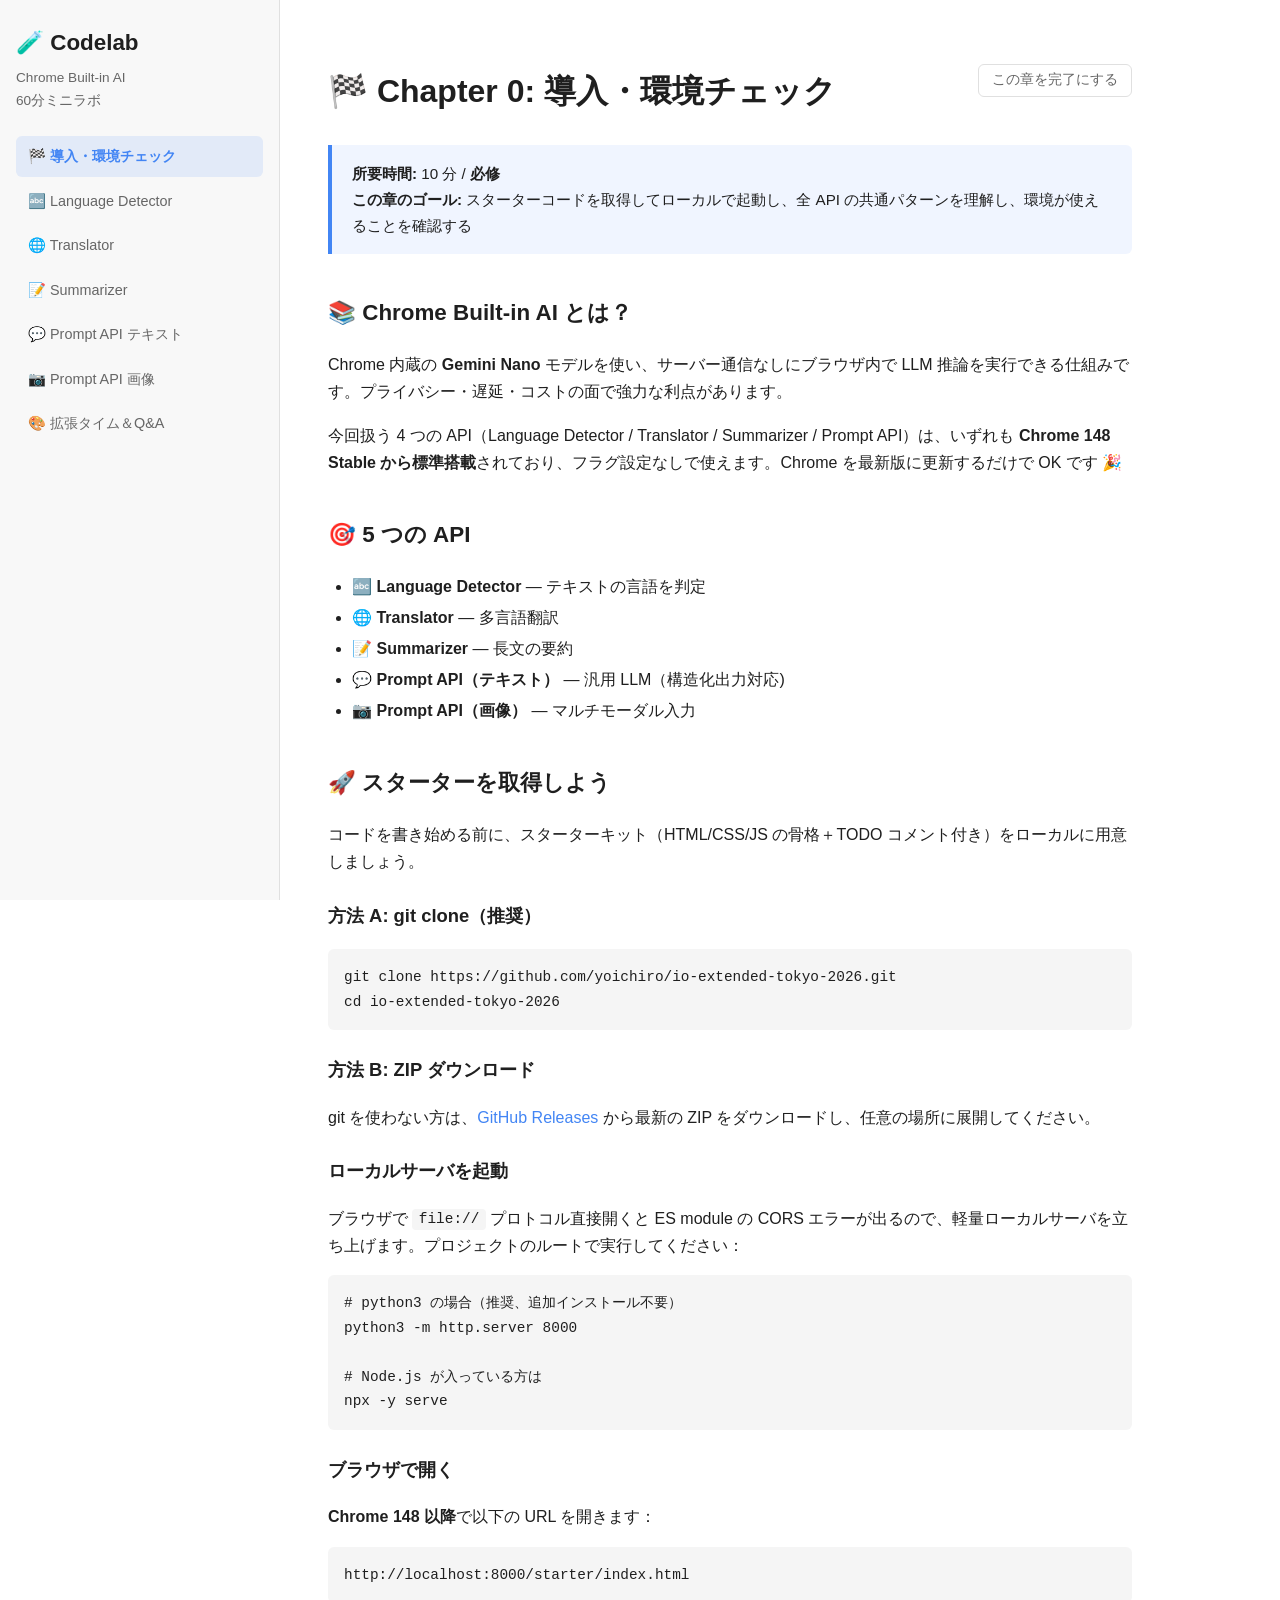
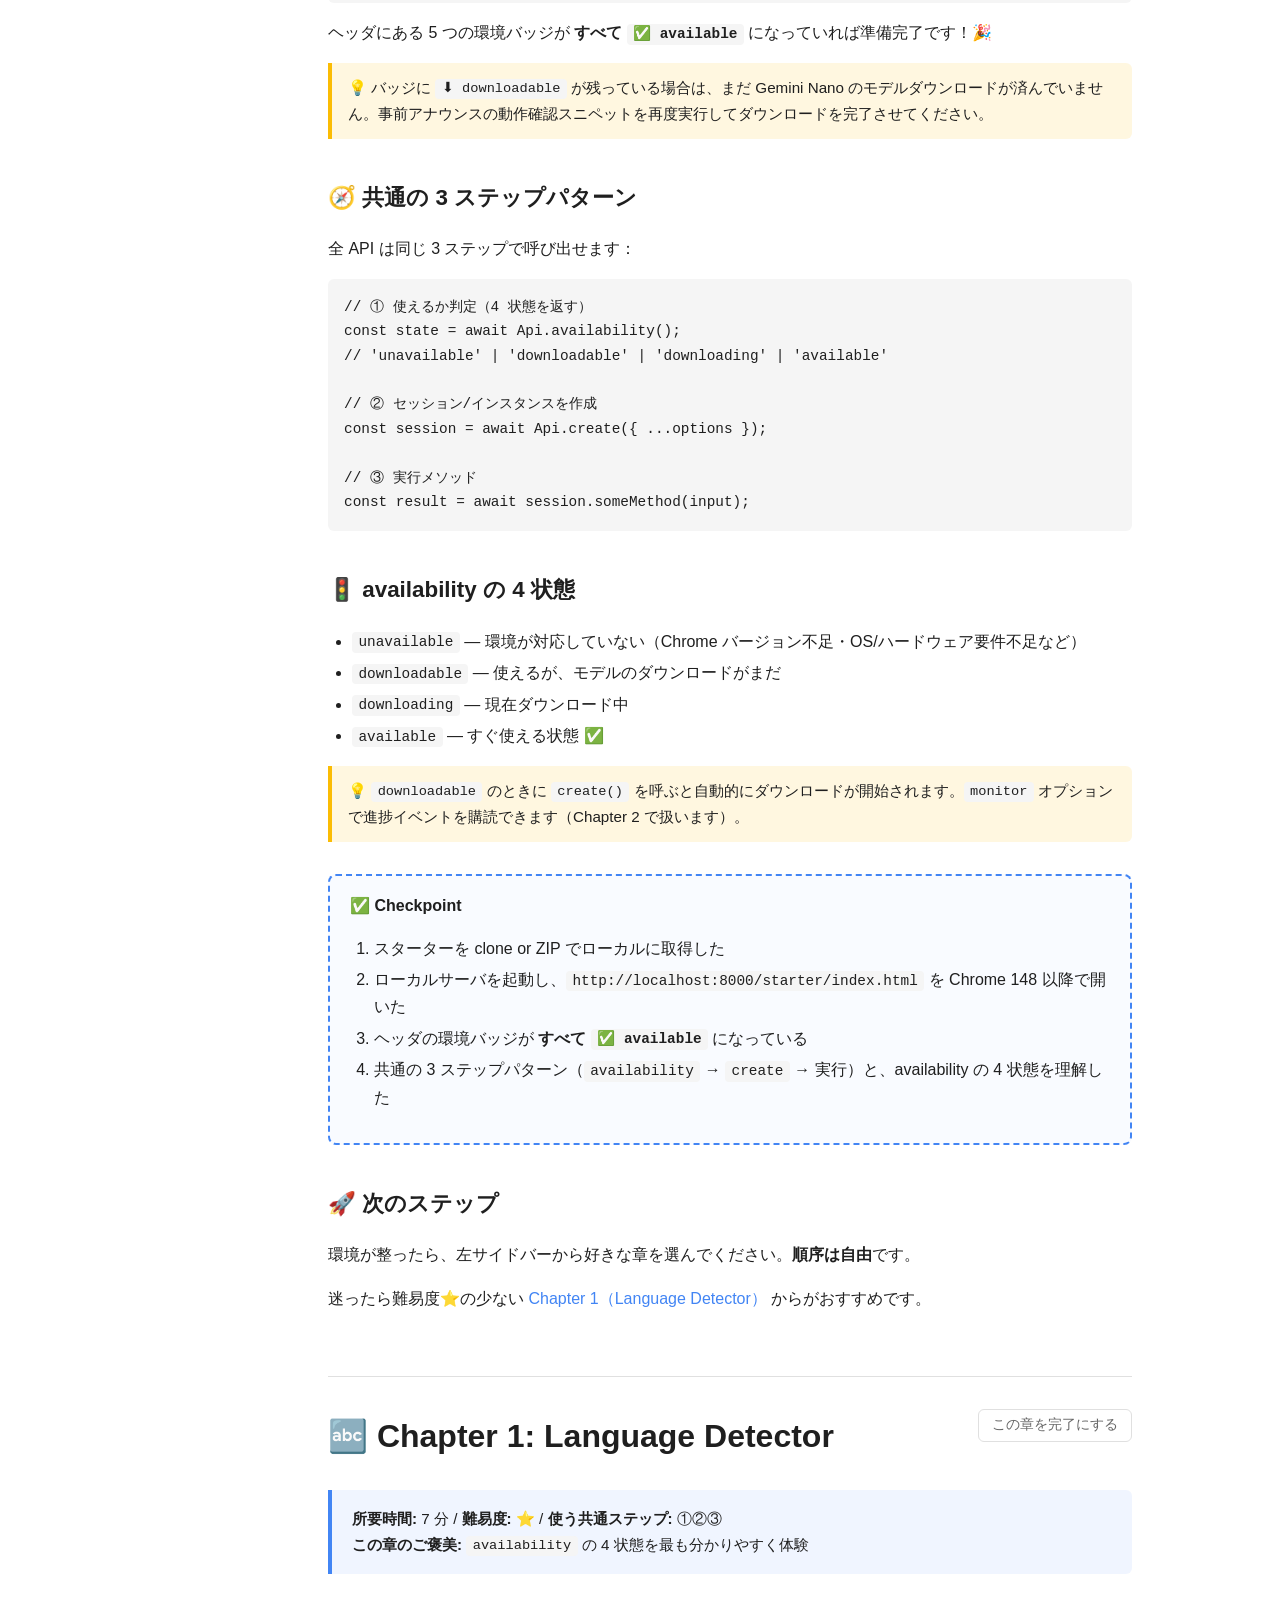
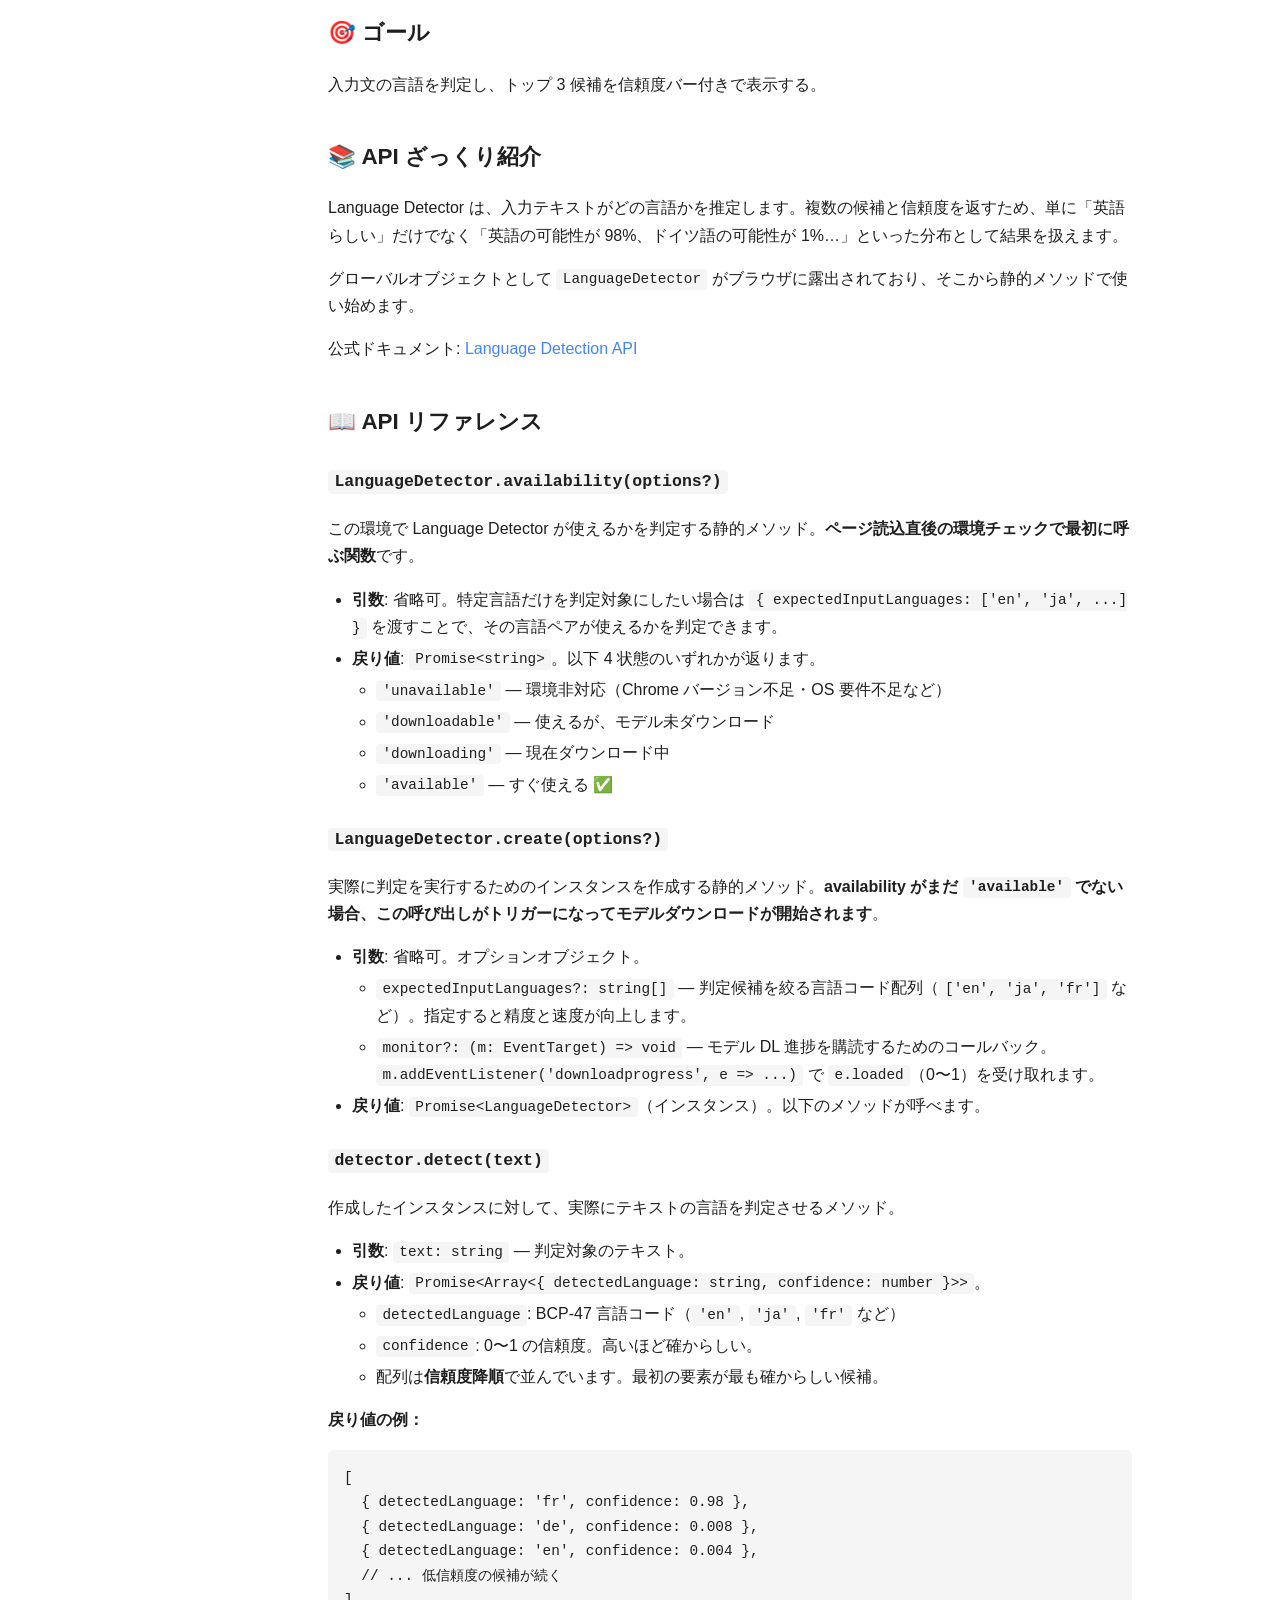
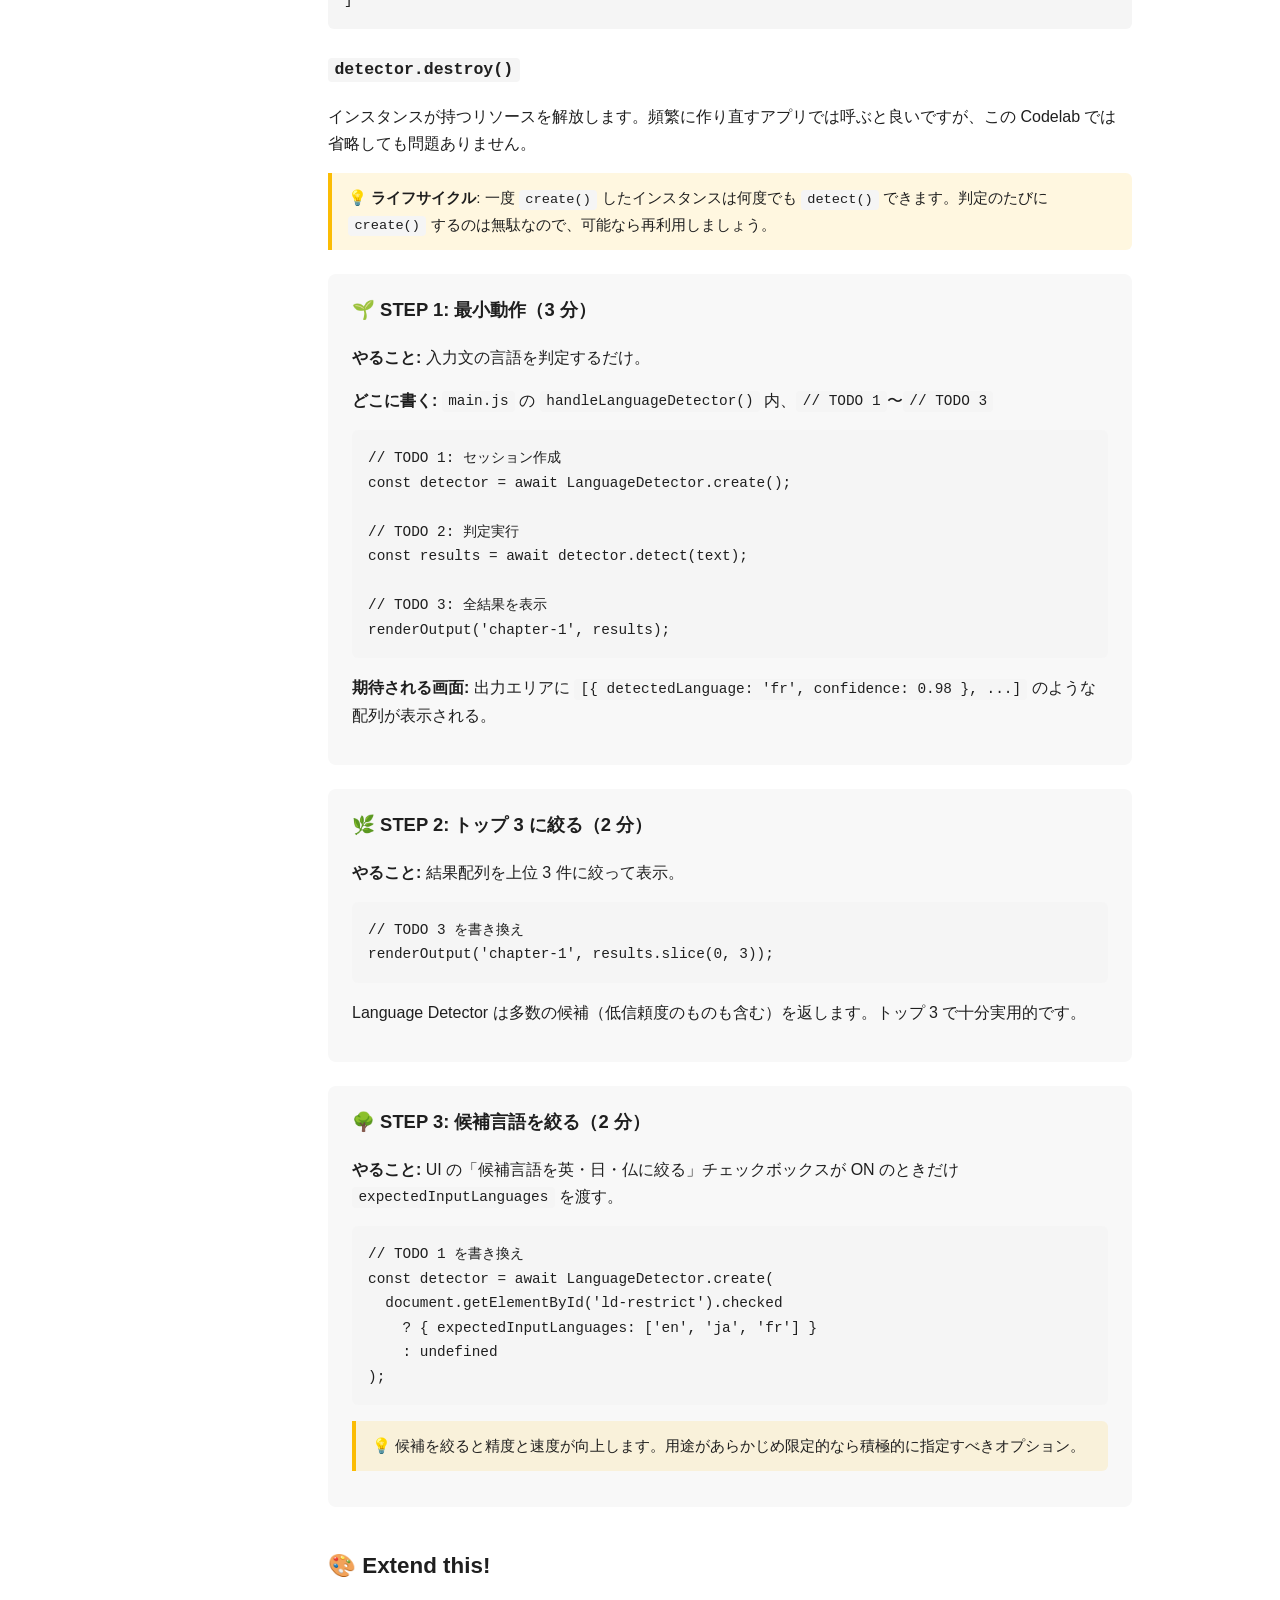
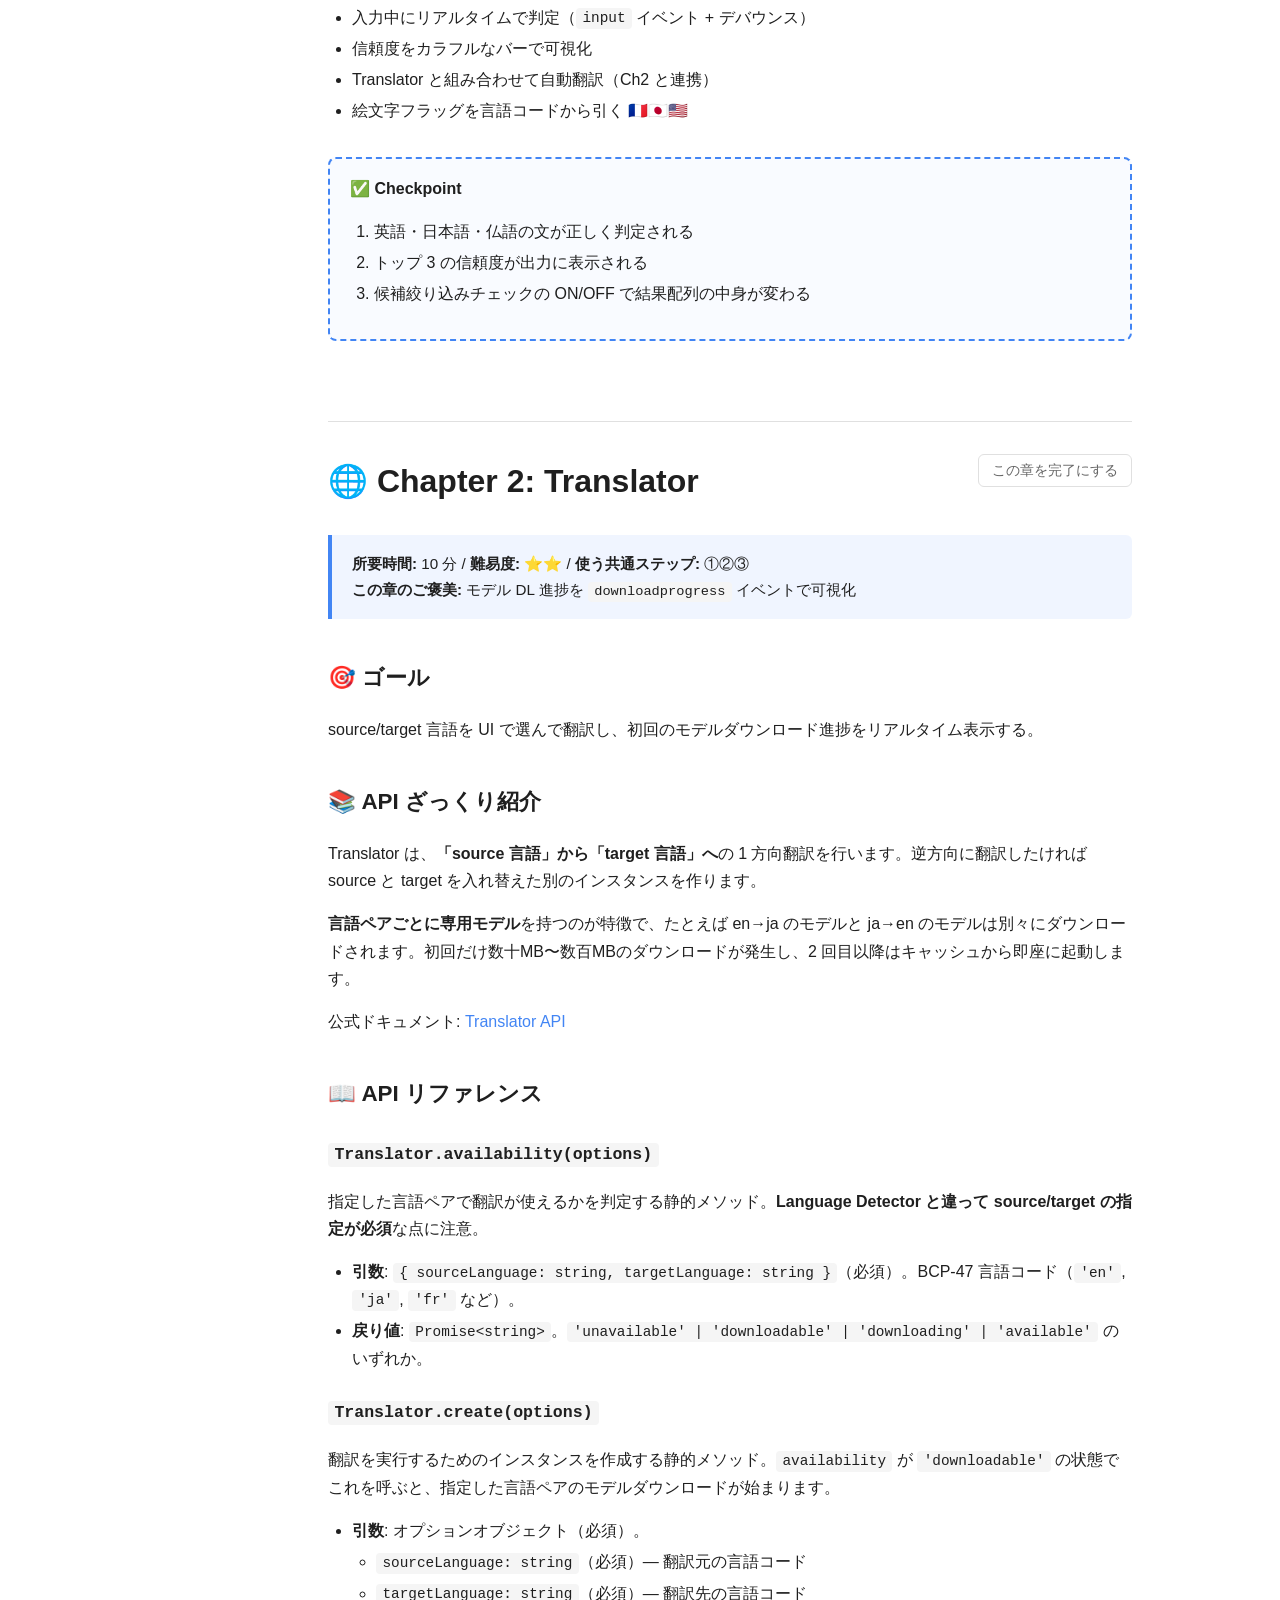
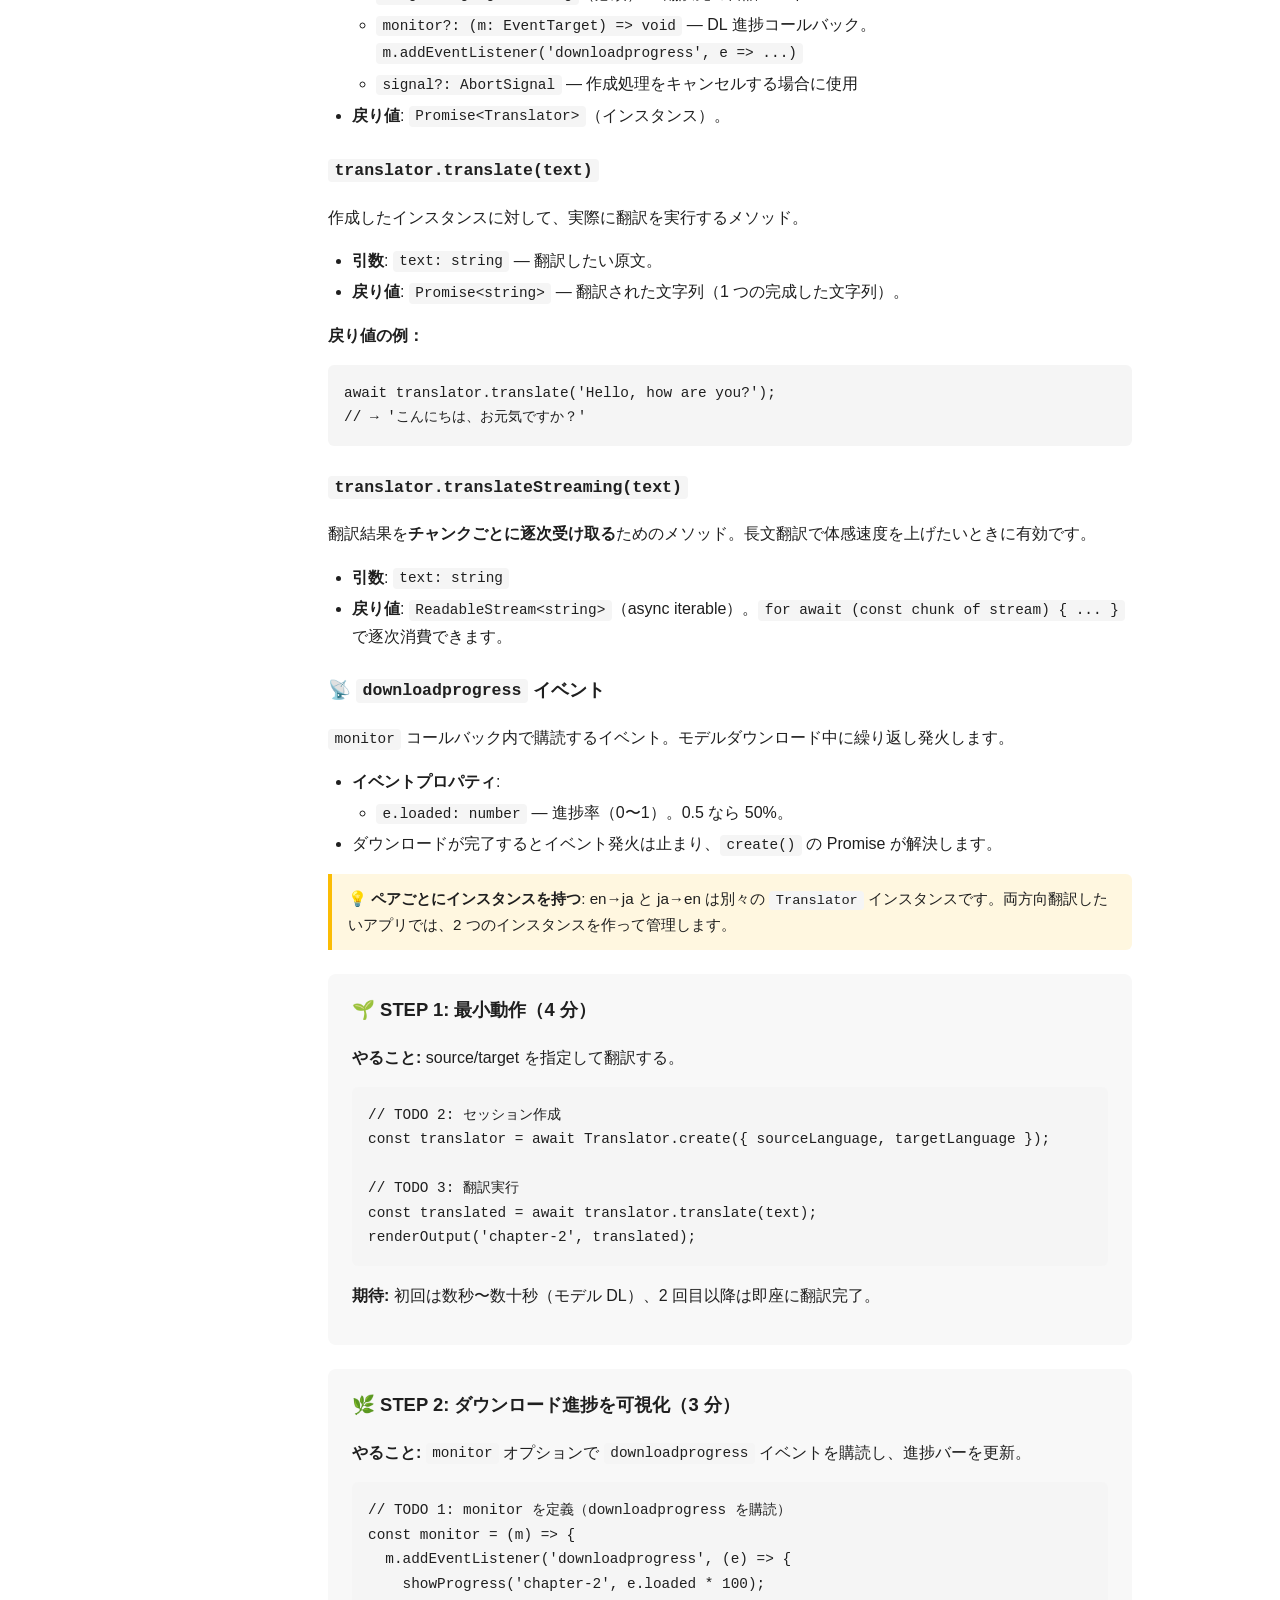
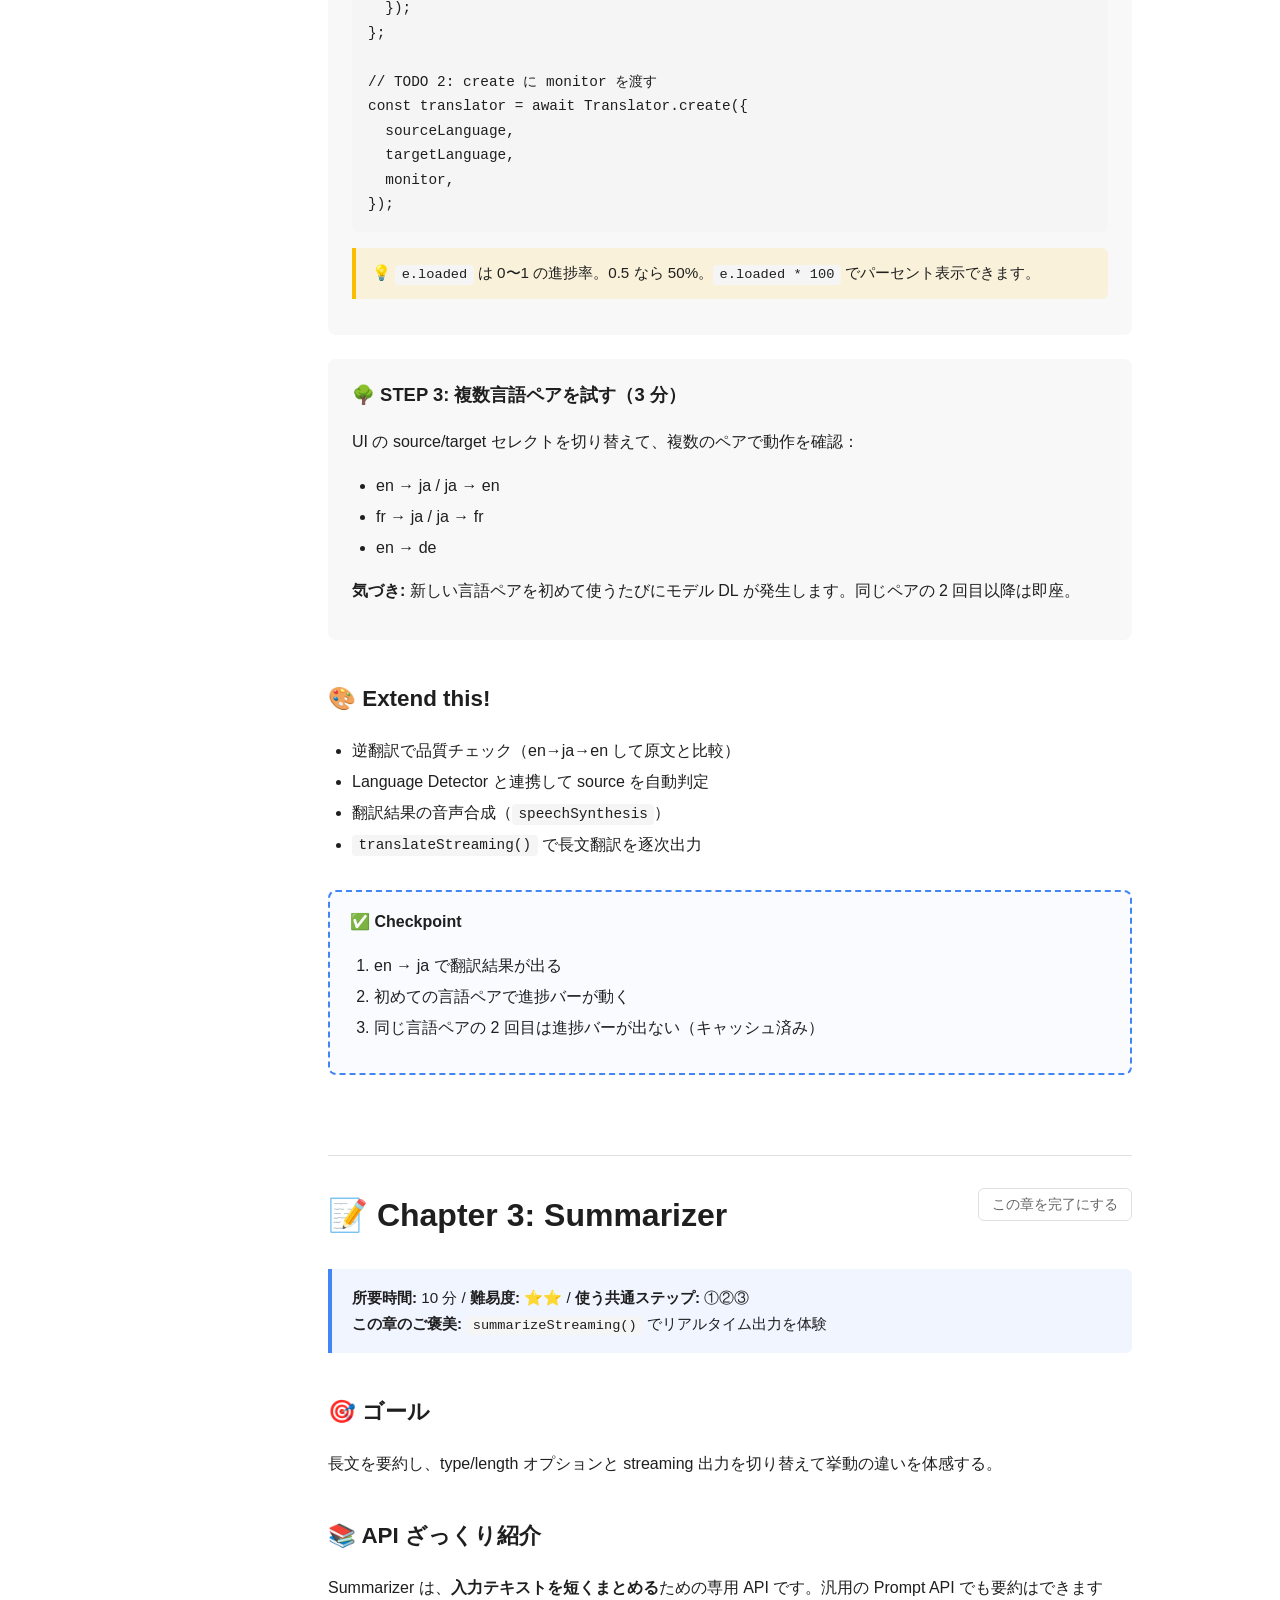
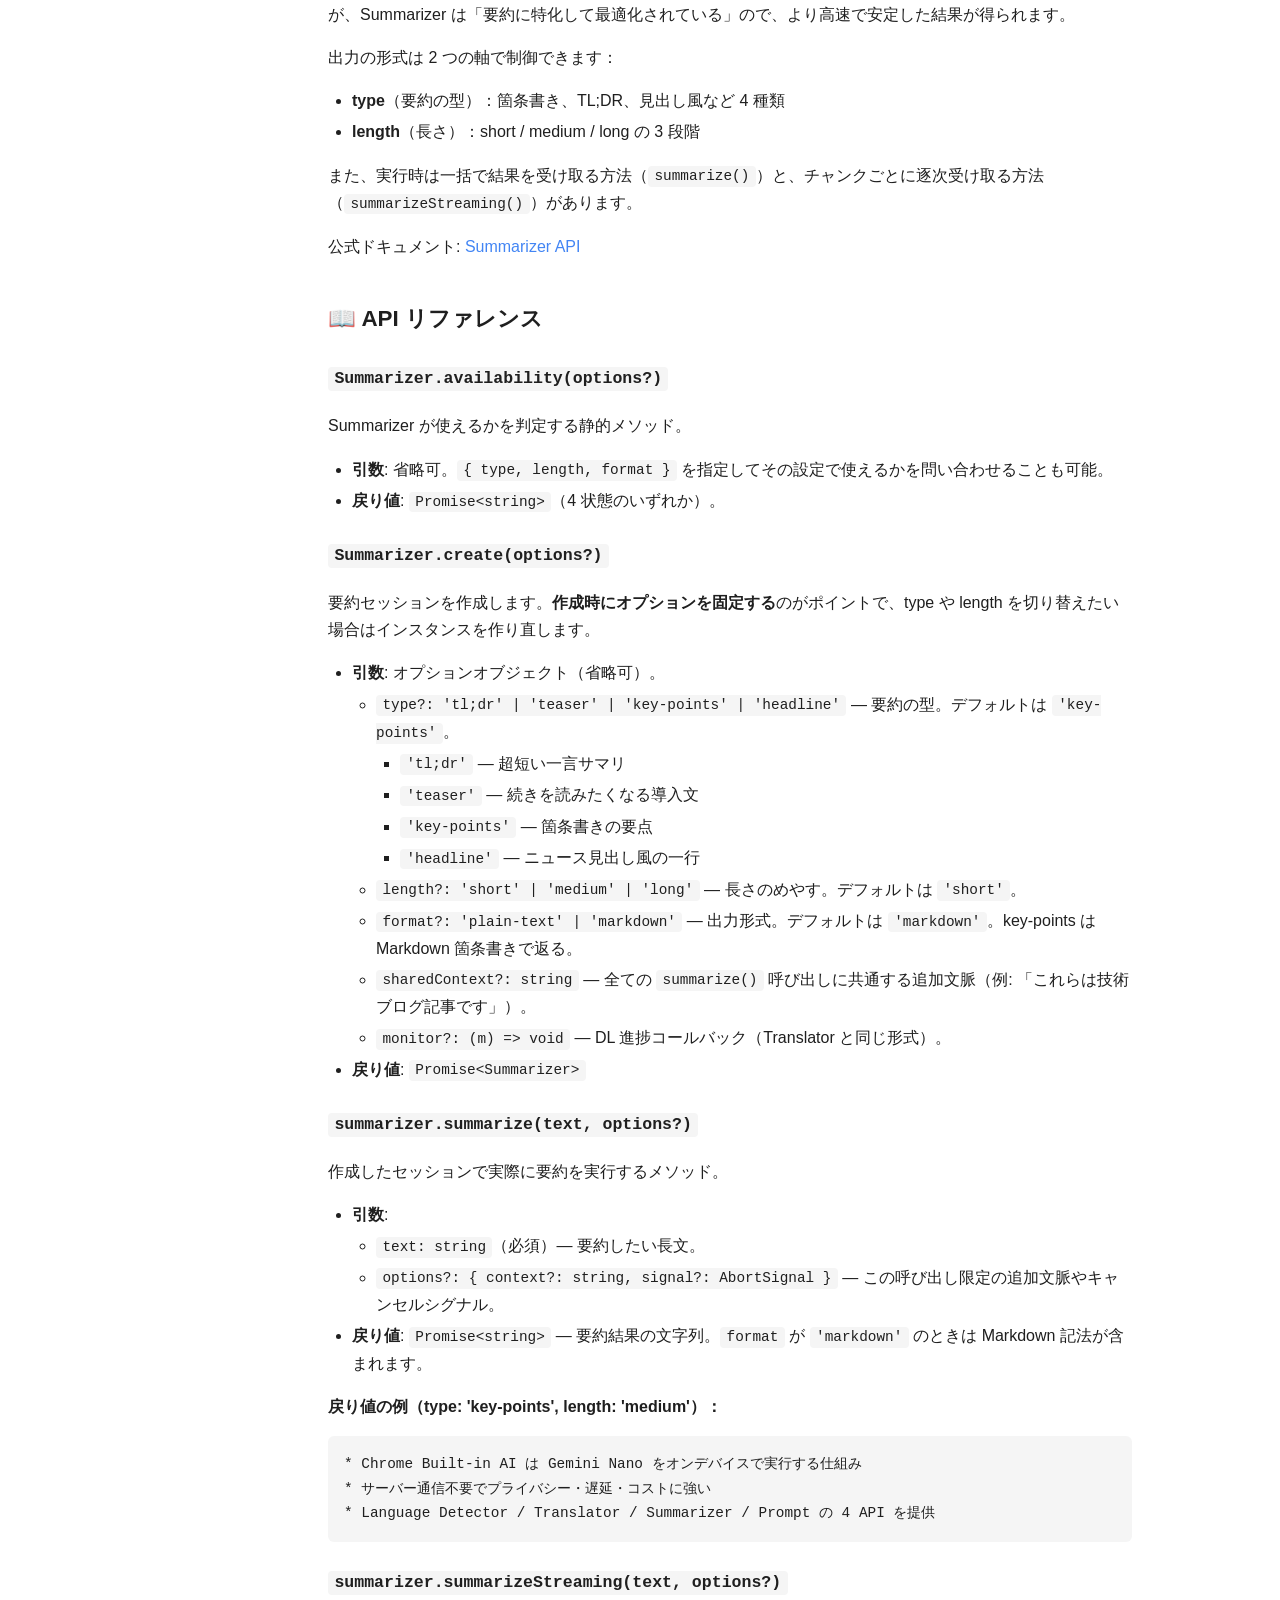
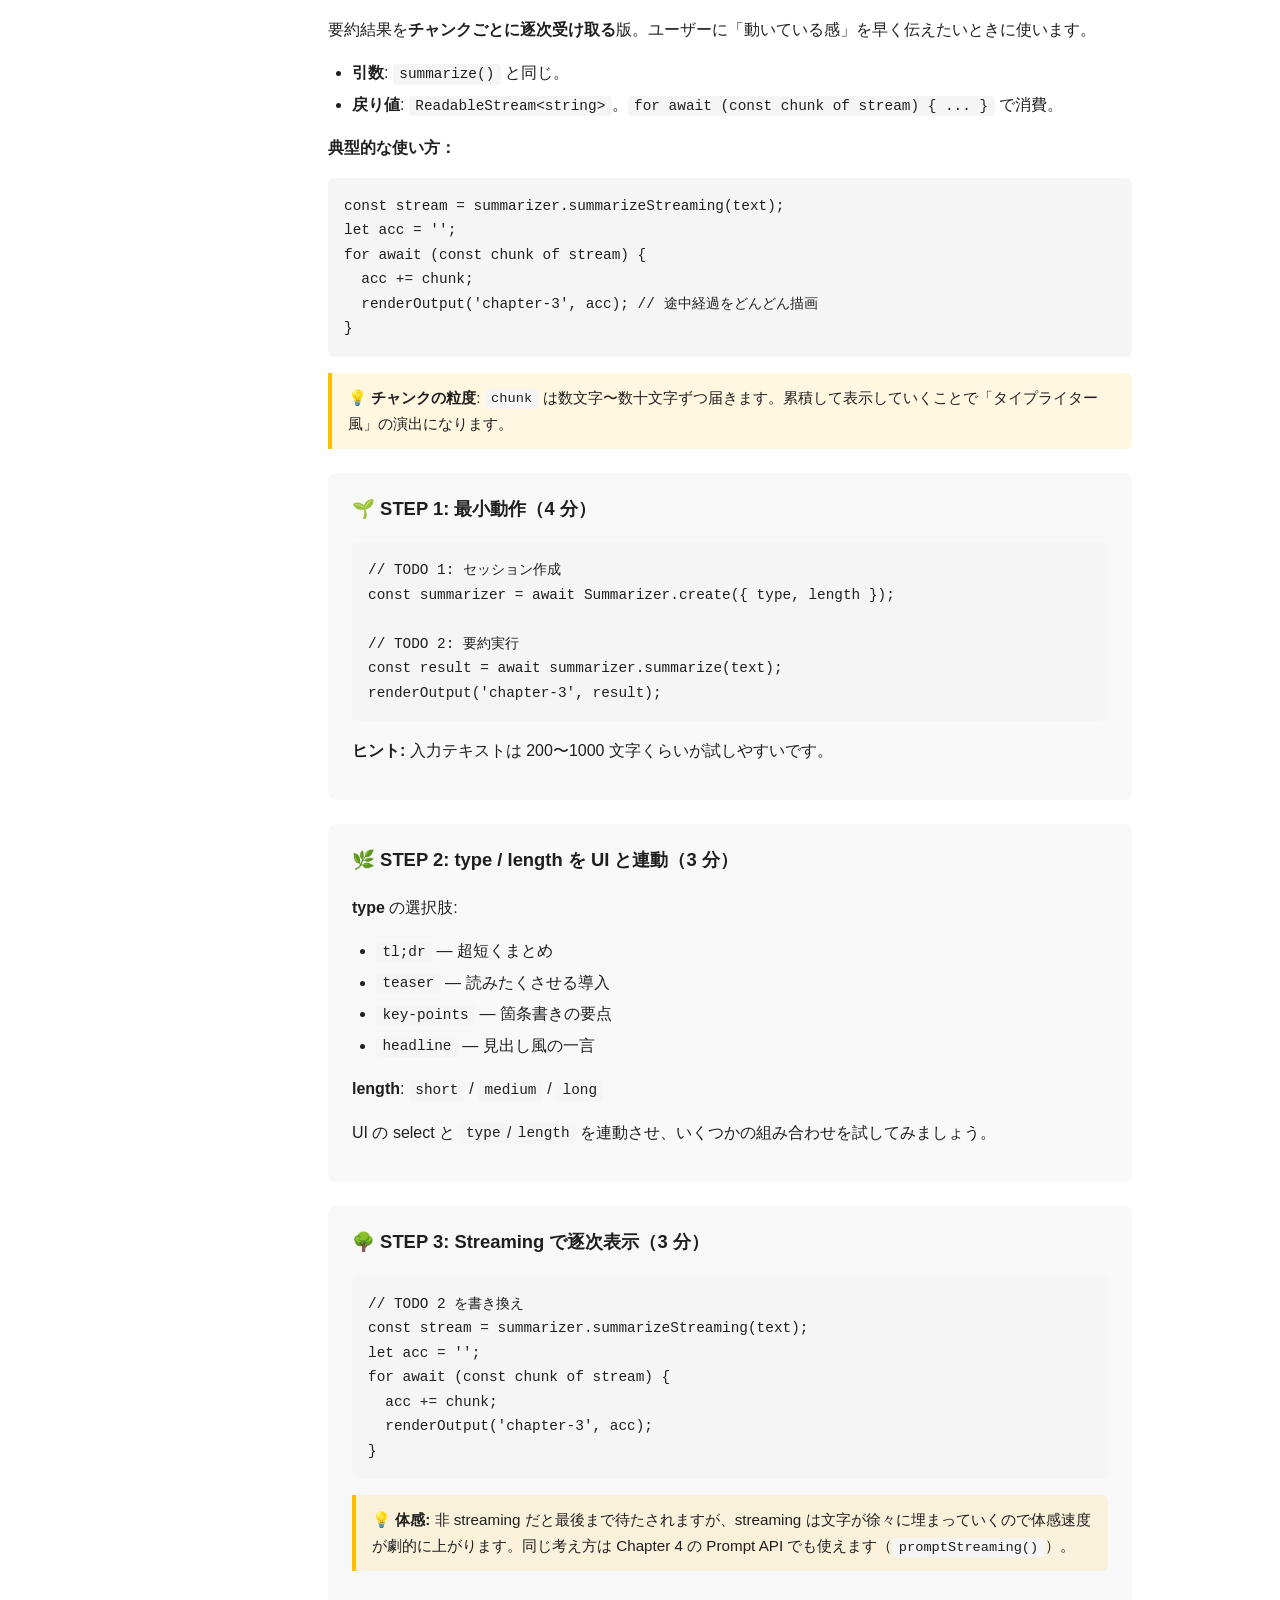
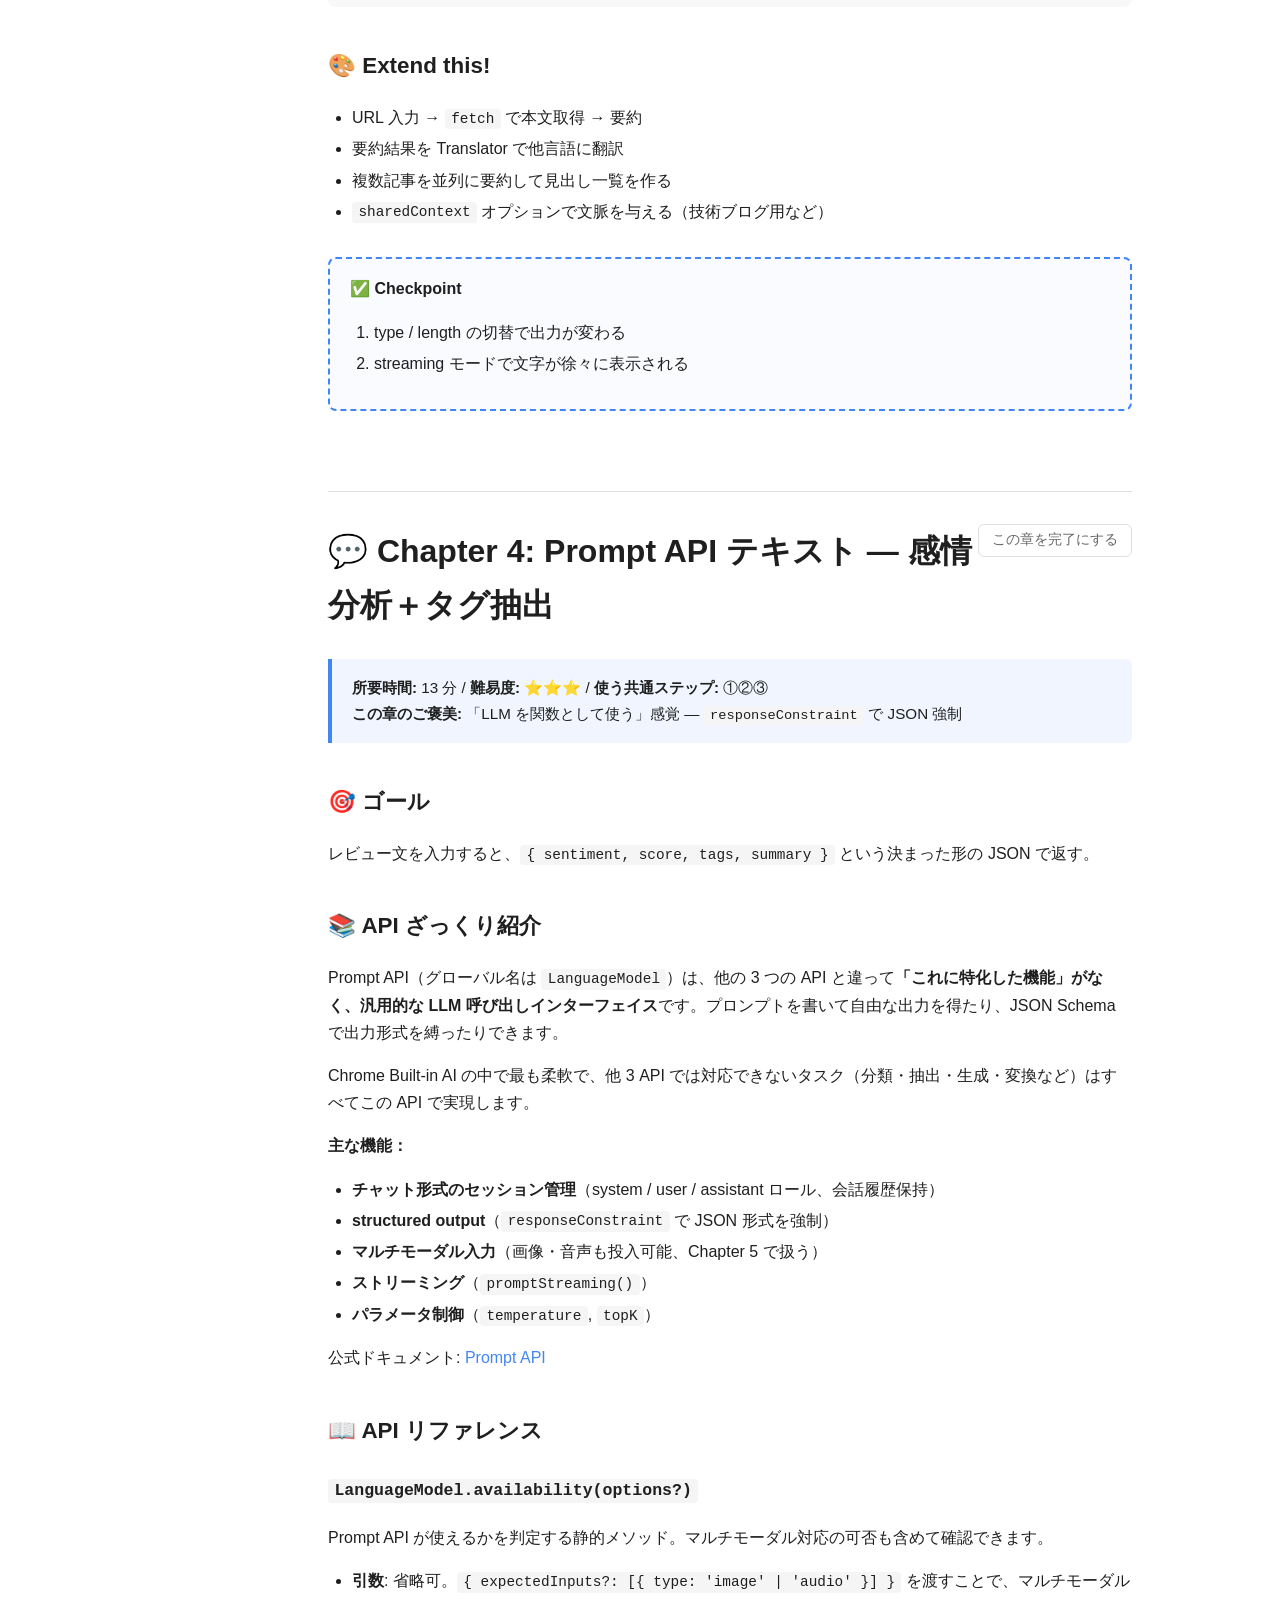
==== docs-site/index.html @ a20c5213 "Update prerequisites for Chrome 148 Stable and add starter setup guide" ====
<!doctype html>
<html lang="ja">
<head>
  <meta charset="utf-8">
  <meta name="viewport" content="width=device-width, initial-scale=1">
  <title>Chrome Built-in AI 60分ミニラボ — Codelab</title>
  <link rel="stylesheet" href="/docs-site/styles.css">
</head>
<body>
  <div class="layout">
    <aside class="sidebar">
      <h1 class="logo">🧪 Codelab</h1>
      <p class="tagline">Chrome Built-in AI<br>60分ミニラボ</p>
      <nav>
        <ol id="toc"></ol>
      </nav>
    </aside>

    <main class="content">
      <article id="ch-0" data-title="🏁 導入・環境チェック">
        <h1>🏁 Chapter 0: 導入・環境チェック</h1>

        <div class="meta-card">
          <strong>所要時間:</strong> 10 分 / <strong>必修</strong><br>
          <strong>この章のゴール:</strong> スターターコードを取得してローカルで起動し、全 API の共通パターンを理解し、環境が使えることを確認する
        </div>

        <h2>📚 Chrome Built-in AI とは？</h2>
        <p>Chrome 内蔵の <strong>Gemini Nano</strong> モデルを使い、サーバー通信なしにブラウザ内で LLM 推論を実行できる仕組みです。プライバシー・遅延・コストの面で強力な利点があります。</p>
        <p>今回扱う 4 つの API（Language Detector / Translator / Summarizer / Prompt API）は、いずれも <strong>Chrome 148 Stable から標準搭載</strong>されており、フラグ設定なしで使えます。Chrome を最新版に更新するだけで OK です 🎉</p>

        <h2>🎯 5 つの API</h2>
        <ul>
          <li>🔤 <strong>Language Detector</strong> — テキストの言語を判定</li>
          <li>🌐 <strong>Translator</strong> — 多言語翻訳</li>
          <li>📝 <strong>Summarizer</strong> — 長文の要約</li>
          <li>💬 <strong>Prompt API（テキスト）</strong> — 汎用 LLM（構造化出力対応)</li>
          <li>📷 <strong>Prompt API（画像）</strong> — マルチモーダル入力</li>
        </ul>

        <h2>🚀 スターターを取得しよう</h2>
        <p>コードを書き始める前に、スターターキット（HTML/CSS/JS の骨格＋TODO コメント付き）をローカルに用意しましょう。</p>

        <h3>方法 A: git clone（推奨）</h3>
<pre><code>git clone https://github.com/yoichiro/io-extended-tokyo-2026.git
cd io-extended-tokyo-2026</code></pre>

        <h3>方法 B: ZIP ダウンロード</h3>
        <p>git を使わない方は、<a href="https://github.com/yoichiro/io-extended-tokyo-2026/releases/latest" target="_blank" rel="noopener">GitHub Releases</a> から最新の ZIP をダウンロードし、任意の場所に展開してください。</p>

        <h3>ローカルサーバを起動</h3>
        <p>ブラウザで <code>file://</code> プロトコル直接開くと ES module の CORS エラーが出るので、軽量ローカルサーバを立ち上げます。プロジェクトのルートで実行してください：</p>
<pre><code># python3 の場合（推奨、追加インストール不要）
python3 -m http.server 8000

# Node.js が入っている方は
npx -y serve</code></pre>

        <h3>ブラウザで開く</h3>
        <p><strong>Chrome 148 以降</strong>で以下の URL を開きます：</p>
<pre><code>http://localhost:8000/starter/index.html</code></pre>
        <p>ヘッダにある 5 つの環境バッジが <strong>すべて <code>✅ available</code></strong> になっていれば準備完了です！🎉</p>

        <div class="callout">
          💡 バッジに <code>⬇ downloadable</code> が残っている場合は、まだ Gemini Nano のモデルダウンロードが済んでいません。事前アナウンスの動作確認スニペットを再度実行してダウンロードを完了させてください。
        </div>

        <h2>🧭 共通の 3 ステップパターン</h2>
        <p>全 API は同じ 3 ステップで呼び出せます：</p>
<pre><code>// ① 使えるか判定（4 状態を返す）
const state = await Api.availability();
// 'unavailable' | 'downloadable' | 'downloading' | 'available'

// ② セッション/インスタンスを作成
const session = await Api.create({ ...options });

// ③ 実行メソッド
const result = await session.someMethod(input);</code></pre>

        <h2>🚦 availability の 4 状態</h2>
        <ul>
          <li><code>unavailable</code> — 環境が対応していない（Chrome バージョン不足・OS/ハードウェア要件不足など）</li>
          <li><code>downloadable</code> — 使えるが、モデルのダウンロードがまだ</li>
          <li><code>downloading</code> — 現在ダウンロード中</li>
          <li><code>available</code> — すぐ使える状態 ✅</li>
        </ul>

        <div class="callout">
          💡 <code>downloadable</code> のときに <code>create()</code> を呼ぶと自動的にダウンロードが開始されます。<code>monitor</code> オプションで進捗イベントを購読できます（Chapter 2 で扱います）。
        </div>

        <div class="checkpoint">
          <strong>✅ Checkpoint</strong>
          <ol>
            <li>スターターを clone or ZIP でローカルに取得した</li>
            <li>ローカルサーバを起動し、<code>http://localhost:8000/starter/index.html</code> を Chrome 148 以降で開いた</li>
            <li>ヘッダの環境バッジが <strong>すべて <code>✅ available</code></strong> になっている</li>
            <li>共通の 3 ステップパターン（<code>availability</code> → <code>create</code> → 実行）と、availability の 4 状態を理解した</li>
          </ol>
        </div>

        <h2>🚀 次のステップ</h2>
        <p>環境が整ったら、左サイドバーから好きな章を選んでください。<strong>順序は自由</strong>です。</p>
        <p>迷ったら難易度⭐️の少ない <a href="#ch-1">Chapter 1（Language Detector）</a> からがおすすめです。</p>
      </article>

      <article id="ch-1" data-title="🔤 Language Detector">
        <h1>🔤 Chapter 1: Language Detector</h1>

        <div class="meta-card">
          <strong>所要時間:</strong> 7 分 / <strong>難易度:</strong> ⭐️ / <strong>使う共通ステップ:</strong> ①②③<br>
          <strong>この章のご褒美:</strong> <code>availability</code> の 4 状態を最も分かりやすく体験
        </div>

        <h2>🎯 ゴール</h2>
        <p>入力文の言語を判定し、トップ 3 候補を信頼度バー付きで表示する。</p>

        <h2>📚 API ざっくり紹介</h2>
        <p>Language Detector は、入力テキストがどの言語かを推定します。複数の候補と信頼度を返すため、単に「英語らしい」だけでなく「英語の可能性が 98%、ドイツ語の可能性が 1%…」といった分布として結果を扱えます。</p>
        <p>グローバルオブジェクトとして <code>LanguageDetector</code> がブラウザに露出されており、そこから静的メソッドで使い始めます。</p>
        <p>公式ドキュメント: <a href="https://developer.chrome.com/docs/ai/language-detection" target="_blank" rel="noopener">Language Detection API</a></p>

        <h2>📖 API リファレンス</h2>

        <h3><code>LanguageDetector.availability(options?)</code></h3>
        <p>この環境で Language Detector が使えるかを判定する静的メソッド。<strong>ページ読込直後の環境チェックで最初に呼ぶ関数</strong>です。</p>
        <ul>
          <li><strong>引数</strong>: 省略可。特定言語だけを判定対象にしたい場合は <code>{ expectedInputLanguages: ['en', 'ja', ...] }</code> を渡すことで、その言語ペアが使えるかを判定できます。</li>
          <li><strong>戻り値</strong>: <code>Promise&lt;string&gt;</code>。以下 4 状態のいずれかが返ります。
            <ul>
              <li><code>'unavailable'</code> — 環境非対応（Chrome バージョン不足・OS 要件不足など）</li>
              <li><code>'downloadable'</code> — 使えるが、モデル未ダウンロード</li>
              <li><code>'downloading'</code> — 現在ダウンロード中</li>
              <li><code>'available'</code> — すぐ使える ✅</li>
            </ul>
          </li>
        </ul>

        <h3><code>LanguageDetector.create(options?)</code></h3>
        <p>実際に判定を実行するためのインスタンスを作成する静的メソッド。<strong>availability がまだ <code>'available'</code> でない場合、この呼び出しがトリガーになってモデルダウンロードが開始されます</strong>。</p>
        <ul>
          <li><strong>引数</strong>: 省略可。オプションオブジェクト。
            <ul>
              <li><code>expectedInputLanguages?: string[]</code> — 判定候補を絞る言語コード配列（<code>['en', 'ja', 'fr']</code> など）。指定すると精度と速度が向上します。</li>
              <li><code>monitor?: (m: EventTarget) =&gt; void</code> — モデル DL 進捗を購読するためのコールバック。<code>m.addEventListener('downloadprogress', e =&gt; ...)</code> で <code>e.loaded</code>（0〜1）を受け取れます。</li>
            </ul>
          </li>
          <li><strong>戻り値</strong>: <code>Promise&lt;LanguageDetector&gt;</code>（インスタンス）。以下のメソッドが呼べます。</li>
        </ul>

        <h3><code>detector.detect(text)</code></h3>
        <p>作成したインスタンスに対して、実際にテキストの言語を判定させるメソッド。</p>
        <ul>
          <li><strong>引数</strong>: <code>text: string</code> — 判定対象のテキスト。</li>
          <li><strong>戻り値</strong>: <code>Promise&lt;Array&lt;{ detectedLanguage: string, confidence: number }&gt;&gt;</code>。
            <ul>
              <li><code>detectedLanguage</code>: BCP-47 言語コード（<code>'en'</code>, <code>'ja'</code>, <code>'fr'</code> など）</li>
              <li><code>confidence</code>: 0〜1 の信頼度。高いほど確からしい。</li>
              <li>配列は<strong>信頼度降順</strong>で並んでいます。最初の要素が最も確からしい候補。</li>
            </ul>
          </li>
        </ul>
        <p><strong>戻り値の例：</strong></p>
<pre><code>[
  { detectedLanguage: 'fr', confidence: 0.98 },
  { detectedLanguage: 'de', confidence: 0.008 },
  { detectedLanguage: 'en', confidence: 0.004 },
  // ... 低信頼度の候補が続く
]</code></pre>

        <h3><code>detector.destroy()</code></h3>
        <p>インスタンスが持つリソースを解放します。頻繁に作り直すアプリでは呼ぶと良いですが、この Codelab では省略しても問題ありません。</p>

        <div class="callout">
          💡 <strong>ライフサイクル</strong>: 一度 <code>create()</code> したインスタンスは何度でも <code>detect()</code> できます。判定のたびに <code>create()</code> するのは無駄なので、可能なら再利用しましょう。
        </div>

        <div class="step">
          <h3>🌱 STEP 1: 最小動作（3 分）</h3>
          <p><strong>やること:</strong> 入力文の言語を判定するだけ。</p>
          <p><strong>どこに書く:</strong> <code>main.js</code> の <code>handleLanguageDetector()</code> 内、<code>// TODO 1</code>〜<code>// TODO 3</code></p>
<pre><code>// TODO 1: セッション作成
const detector = await LanguageDetector.create();

// TODO 2: 判定実行
const results = await detector.detect(text);

// TODO 3: 全結果を表示
renderOutput('chapter-1', results);</code></pre>
          <p><strong>期待される画面:</strong> 出力エリアに <code>[{ detectedLanguage: 'fr', confidence: 0.98 }, ...]</code> のような配列が表示される。</p>
        </div>

        <div class="step">
          <h3>🌿 STEP 2: トップ 3 に絞る（2 分）</h3>
          <p><strong>やること:</strong> 結果配列を上位 3 件に絞って表示。</p>
<pre><code>// TODO 3 を書き換え
renderOutput('chapter-1', results.slice(0, 3));</code></pre>
          <p>Language Detector は多数の候補（低信頼度のものも含む）を返します。トップ 3 で十分実用的です。</p>
        </div>

        <div class="step">
          <h3>🌳 STEP 3: 候補言語を絞る（2 分）</h3>
          <p><strong>やること:</strong> UI の「候補言語を英・日・仏に絞る」チェックボックスが ON のときだけ <code>expectedInputLanguages</code> を渡す。</p>
<pre><code>// TODO 1 を書き換え
const detector = await LanguageDetector.create(
  document.getElementById('ld-restrict').checked
    ? { expectedInputLanguages: ['en', 'ja', 'fr'] }
    : undefined
);</code></pre>
          <div class="callout">
            💡 候補を絞ると精度と速度が向上します。用途があらかじめ限定的なら積極的に指定すべきオプション。
          </div>
        </div>

        <h2>🎨 Extend this!</h2>
        <ul>
          <li>入力中にリアルタイムで判定（<code>input</code> イベント + デバウンス）</li>
          <li>信頼度をカラフルなバーで可視化</li>
          <li>Translator と組み合わせて自動翻訳（Ch2 と連携）</li>
          <li>絵文字フラッグを言語コードから引く 🇫🇷🇯🇵🇺🇸</li>
        </ul>

        <div class="checkpoint">
          <strong>✅ Checkpoint</strong>
          <ol>
            <li>英語・日本語・仏語の文が正しく判定される</li>
            <li>トップ 3 の信頼度が出力に表示される</li>
            <li>候補絞り込みチェックの ON/OFF で結果配列の中身が変わる</li>
          </ol>
        </div>
      </article>

      <article id="ch-2" data-title="🌐 Translator">
        <h1>🌐 Chapter 2: Translator</h1>

        <div class="meta-card">
          <strong>所要時間:</strong> 10 分 / <strong>難易度:</strong> ⭐️⭐️ / <strong>使う共通ステップ:</strong> ①②③<br>
          <strong>この章のご褒美:</strong> モデル DL 進捗を <code>downloadprogress</code> イベントで可視化
        </div>

        <h2>🎯 ゴール</h2>
        <p>source/target 言語を UI で選んで翻訳し、初回のモデルダウンロード進捗をリアルタイム表示する。</p>

        <h2>📚 API ざっくり紹介</h2>
        <p>Translator は、<strong>「source 言語」から「target 言語」へ</strong>の 1 方向翻訳を行います。逆方向に翻訳したければ source と target を入れ替えた別のインスタンスを作ります。</p>
        <p><strong>言語ペアごとに専用モデル</strong>を持つのが特徴で、たとえば en→ja のモデルと ja→en のモデルは別々にダウンロードされます。初回だけ数十MB〜数百MBのダウンロードが発生し、2 回目以降はキャッシュから即座に起動します。</p>
        <p>公式ドキュメント: <a href="https://developer.chrome.com/docs/ai/translator-api" target="_blank" rel="noopener">Translator API</a></p>

        <h2>📖 API リファレンス</h2>

        <h3><code>Translator.availability(options)</code></h3>
        <p>指定した言語ペアで翻訳が使えるかを判定する静的メソッド。<strong>Language Detector と違って source/target の指定が必須</strong>な点に注意。</p>
        <ul>
          <li><strong>引数</strong>: <code>{ sourceLanguage: string, targetLanguage: string }</code>（必須）。BCP-47 言語コード（<code>'en'</code>, <code>'ja'</code>, <code>'fr'</code> など）。</li>
          <li><strong>戻り値</strong>: <code>Promise&lt;string&gt;</code>。<code>'unavailable' | 'downloadable' | 'downloading' | 'available'</code> のいずれか。</li>
        </ul>

        <h3><code>Translator.create(options)</code></h3>
        <p>翻訳を実行するためのインスタンスを作成する静的メソッド。<code>availability</code> が <code>'downloadable'</code> の状態でこれを呼ぶと、指定した言語ペアのモデルダウンロードが始まります。</p>
        <ul>
          <li><strong>引数</strong>: オプションオブジェクト（必須）。
            <ul>
              <li><code>sourceLanguage: string</code>（必須）— 翻訳元の言語コード</li>
              <li><code>targetLanguage: string</code>（必須）— 翻訳先の言語コード</li>
              <li><code>monitor?: (m: EventTarget) =&gt; void</code> — DL 進捗コールバック。<code>m.addEventListener('downloadprogress', e =&gt; ...)</code></li>
              <li><code>signal?: AbortSignal</code> — 作成処理をキャンセルする場合に使用</li>
            </ul>
          </li>
          <li><strong>戻り値</strong>: <code>Promise&lt;Translator&gt;</code>（インスタンス）。</li>
        </ul>

        <h3><code>translator.translate(text)</code></h3>
        <p>作成したインスタンスに対して、実際に翻訳を実行するメソッド。</p>
        <ul>
          <li><strong>引数</strong>: <code>text: string</code> — 翻訳したい原文。</li>
          <li><strong>戻り値</strong>: <code>Promise&lt;string&gt;</code> — 翻訳された文字列（1 つの完成した文字列）。</li>
        </ul>
        <p><strong>戻り値の例：</strong></p>
<pre><code>await translator.translate('Hello, how are you?');
// → 'こんにちは、お元気ですか？'</code></pre>

        <h3><code>translator.translateStreaming(text)</code></h3>
        <p>翻訳結果を<strong>チャンクごとに逐次受け取る</strong>ためのメソッド。長文翻訳で体感速度を上げたいときに有効です。</p>
        <ul>
          <li><strong>引数</strong>: <code>text: string</code></li>
          <li><strong>戻り値</strong>: <code>ReadableStream&lt;string&gt;</code>（async iterable）。<code>for await (const chunk of stream) { ... }</code> で逐次消費できます。</li>
        </ul>

        <h3>📡 <code>downloadprogress</code> イベント</h3>
        <p><code>monitor</code> コールバック内で購読するイベント。モデルダウンロード中に繰り返し発火します。</p>
        <ul>
          <li><strong>イベントプロパティ</strong>:
            <ul>
              <li><code>e.loaded: number</code> — 進捗率（0〜1）。0.5 なら 50%。</li>
            </ul>
          </li>
          <li>ダウンロードが完了するとイベント発火は止まり、<code>create()</code> の Promise が解決します。</li>
        </ul>

        <div class="callout">
          💡 <strong>ペアごとにインスタンスを持つ</strong>: en→ja と ja→en は別々の <code>Translator</code> インスタンスです。両方向翻訳したいアプリでは、2 つのインスタンスを作って管理します。
        </div>

        <div class="step">
          <h3>🌱 STEP 1: 最小動作（4 分）</h3>
          <p><strong>やること:</strong> source/target を指定して翻訳する。</p>
<pre><code>// TODO 2: セッション作成
const translator = await Translator.create({ sourceLanguage, targetLanguage });

// TODO 3: 翻訳実行
const translated = await translator.translate(text);
renderOutput('chapter-2', translated);</code></pre>
          <p><strong>期待:</strong> 初回は数秒〜数十秒（モデル DL）、2 回目以降は即座に翻訳完了。</p>
        </div>

        <div class="step">
          <h3>🌿 STEP 2: ダウンロード進捗を可視化（3 分）</h3>
          <p><strong>やること:</strong> <code>monitor</code> オプションで <code>downloadprogress</code> イベントを購読し、進捗バーを更新。</p>
<pre><code>// TODO 1: monitor を定義（downloadprogress を購読）
const monitor = (m) => {
  m.addEventListener('downloadprogress', (e) => {
    showProgress('chapter-2', e.loaded * 100);
  });
};

// TODO 2: create に monitor を渡す
const translator = await Translator.create({
  sourceLanguage,
  targetLanguage,
  monitor,
});</code></pre>
          <div class="callout">
            💡 <code>e.loaded</code> は 0〜1 の進捗率。0.5 なら 50%。<code>e.loaded * 100</code> でパーセント表示できます。
          </div>
        </div>

        <div class="step">
          <h3>🌳 STEP 3: 複数言語ペアを試す（3 分）</h3>
          <p>UI の source/target セレクトを切り替えて、複数のペアで動作を確認：</p>
          <ul>
            <li>en → ja / ja → en</li>
            <li>fr → ja / ja → fr</li>
            <li>en → de</li>
          </ul>
          <p><strong>気づき:</strong> 新しい言語ペアを初めて使うたびにモデル DL が発生します。同じペアの 2 回目以降は即座。</p>
        </div>

        <h2>🎨 Extend this!</h2>
        <ul>
          <li>逆翻訳で品質チェック（en→ja→en して原文と比較）</li>
          <li>Language Detector と連携して source を自動判定</li>
          <li>翻訳結果の音声合成（<code>speechSynthesis</code>）</li>
          <li><code>translateStreaming()</code> で長文翻訳を逐次出力</li>
        </ul>

        <div class="checkpoint">
          <strong>✅ Checkpoint</strong>
          <ol>
            <li>en → ja で翻訳結果が出る</li>
            <li>初めての言語ペアで進捗バーが動く</li>
            <li>同じ言語ペアの 2 回目は進捗バーが出ない（キャッシュ済み）</li>
          </ol>
        </div>
      </article>

      <article id="ch-3" data-title="📝 Summarizer">
        <h1>📝 Chapter 3: Summarizer</h1>

        <div class="meta-card">
          <strong>所要時間:</strong> 10 分 / <strong>難易度:</strong> ⭐️⭐️ / <strong>使う共通ステップ:</strong> ①②③<br>
          <strong>この章のご褒美:</strong> <code>summarizeStreaming()</code> でリアルタイム出力を体験
        </div>

        <h2>🎯 ゴール</h2>
        <p>長文を要約し、type/length オプションと streaming 出力を切り替えて挙動の違いを体感する。</p>

        <h2>📚 API ざっくり紹介</h2>
        <p>Summarizer は、<strong>入力テキストを短くまとめる</strong>ための専用 API です。汎用の Prompt API でも要約はできますが、Summarizer は「要約に特化して最適化されている」ので、より高速で安定した結果が得られます。</p>
        <p>出力の形式は 2 つの軸で制御できます：</p>
        <ul>
          <li><strong>type</strong>（要約の型）：箇条書き、TL;DR、見出し風など 4 種類</li>
          <li><strong>length</strong>（長さ）：short / medium / long の 3 段階</li>
        </ul>
        <p>また、実行時は一括で結果を受け取る方法（<code>summarize()</code>）と、チャンクごとに逐次受け取る方法（<code>summarizeStreaming()</code>）があります。</p>
        <p>公式ドキュメント: <a href="https://developer.chrome.com/docs/ai/summarizer-api" target="_blank" rel="noopener">Summarizer API</a></p>

        <h2>📖 API リファレンス</h2>

        <h3><code>Summarizer.availability(options?)</code></h3>
        <p>Summarizer が使えるかを判定する静的メソッド。</p>
        <ul>
          <li><strong>引数</strong>: 省略可。<code>{ type, length, format }</code> を指定してその設定で使えるかを問い合わせることも可能。</li>
          <li><strong>戻り値</strong>: <code>Promise&lt;string&gt;</code>（4 状態のいずれか）。</li>
        </ul>

        <h3><code>Summarizer.create(options?)</code></h3>
        <p>要約セッションを作成します。<strong>作成時にオプションを固定する</strong>のがポイントで、type や length を切り替えたい場合はインスタンスを作り直します。</p>
        <ul>
          <li><strong>引数</strong>: オプションオブジェクト（省略可）。
            <ul>
              <li><code>type?: 'tl;dr' | 'teaser' | 'key-points' | 'headline'</code> — 要約の型。デフォルトは <code>'key-points'</code>。
                <ul>
                  <li><code>'tl;dr'</code> — 超短い一言サマリ</li>
                  <li><code>'teaser'</code> — 続きを読みたくなる導入文</li>
                  <li><code>'key-points'</code> — 箇条書きの要点</li>
                  <li><code>'headline'</code> — ニュース見出し風の一行</li>
                </ul>
              </li>
              <li><code>length?: 'short' | 'medium' | 'long'</code> — 長さのめやす。デフォルトは <code>'short'</code>。</li>
              <li><code>format?: 'plain-text' | 'markdown'</code> — 出力形式。デフォルトは <code>'markdown'</code>。key-points は Markdown 箇条書きで返る。</li>
              <li><code>sharedContext?: string</code> — 全ての <code>summarize()</code> 呼び出しに共通する追加文脈（例: 「これらは技術ブログ記事です」）。</li>
              <li><code>monitor?: (m) =&gt; void</code> — DL 進捗コールバック（Translator と同じ形式）。</li>
            </ul>
          </li>
          <li><strong>戻り値</strong>: <code>Promise&lt;Summarizer&gt;</code></li>
        </ul>

        <h3><code>summarizer.summarize(text, options?)</code></h3>
        <p>作成したセッションで実際に要約を実行するメソッド。</p>
        <ul>
          <li><strong>引数</strong>:
            <ul>
              <li><code>text: string</code>（必須）— 要約したい長文。</li>
              <li><code>options?: { context?: string, signal?: AbortSignal }</code> — この呼び出し限定の追加文脈やキャンセルシグナル。</li>
            </ul>
          </li>
          <li><strong>戻り値</strong>: <code>Promise&lt;string&gt;</code> — 要約結果の文字列。<code>format</code> が <code>'markdown'</code> のときは Markdown 記法が含まれます。</li>
        </ul>
        <p><strong>戻り値の例（type: 'key-points', length: 'medium'）：</strong></p>
<pre><code>* Chrome Built-in AI は Gemini Nano をオンデバイスで実行する仕組み
* サーバー通信不要でプライバシー・遅延・コストに強い
* Language Detector / Translator / Summarizer / Prompt の 4 API を提供</code></pre>

        <h3><code>summarizer.summarizeStreaming(text, options?)</code></h3>
        <p>要約結果を<strong>チャンクごとに逐次受け取る</strong>版。ユーザーに「動いている感」を早く伝えたいときに使います。</p>
        <ul>
          <li><strong>引数</strong>: <code>summarize()</code> と同じ。</li>
          <li><strong>戻り値</strong>: <code>ReadableStream&lt;string&gt;</code>。<code>for await (const chunk of stream) { ... }</code> で消費。</li>
        </ul>
        <p><strong>典型的な使い方：</strong></p>
<pre><code>const stream = summarizer.summarizeStreaming(text);
let acc = '';
for await (const chunk of stream) {
  acc += chunk;
  renderOutput('chapter-3', acc); // 途中経過をどんどん描画
}</code></pre>

        <div class="callout">
          💡 <strong>チャンクの粒度</strong>: <code>chunk</code> は数文字〜数十文字ずつ届きます。累積して表示していくことで「タイプライター風」の演出になります。
        </div>

        <div class="step">
          <h3>🌱 STEP 1: 最小動作（4 分）</h3>
<pre><code>// TODO 1: セッション作成
const summarizer = await Summarizer.create({ type, length });

// TODO 2: 要約実行
const result = await summarizer.summarize(text);
renderOutput('chapter-3', result);</code></pre>
          <p><strong>ヒント:</strong> 入力テキストは 200〜1000 文字くらいが試しやすいです。</p>
        </div>

        <div class="step">
          <h3>🌿 STEP 2: type / length を UI と連動（3 分）</h3>
          <p><strong>type</strong> の選択肢:</p>
          <ul>
            <li><code>tl;dr</code> — 超短くまとめ</li>
            <li><code>teaser</code> — 読みたくさせる導入</li>
            <li><code>key-points</code> — 箇条書きの要点</li>
            <li><code>headline</code> — 見出し風の一言</li>
          </ul>
          <p><strong>length</strong>: <code>short</code> / <code>medium</code> / <code>long</code></p>
          <p>UI の select と <code>type</code>/<code>length</code> を連動させ、いくつかの組み合わせを試してみましょう。</p>
        </div>

        <div class="step">
          <h3>🌳 STEP 3: Streaming で逐次表示（3 分）</h3>
<pre><code>// TODO 2 を書き換え
const stream = summarizer.summarizeStreaming(text);
let acc = '';
for await (const chunk of stream) {
  acc += chunk;
  renderOutput('chapter-3', acc);
}</code></pre>
          <div class="callout">
            💡 <strong>体感:</strong> 非 streaming だと最後まで待たされますが、streaming は文字が徐々に埋まっていくので体感速度が劇的に上がります。同じ考え方は Chapter 4 の Prompt API でも使えます（<code>promptStreaming()</code>）。
          </div>
        </div>

        <h2>🎨 Extend this!</h2>
        <ul>
          <li>URL 入力 → <code>fetch</code> で本文取得 → 要約</li>
          <li>要約結果を Translator で他言語に翻訳</li>
          <li>複数記事を並列に要約して見出し一覧を作る</li>
          <li><code>sharedContext</code> オプションで文脈を与える（技術ブログ用など）</li>
        </ul>

        <div class="checkpoint">
          <strong>✅ Checkpoint</strong>
          <ol>
            <li>type / length の切替で出力が変わる</li>
            <li>streaming モードで文字が徐々に表示される</li>
          </ol>
        </div>
      </article>

      <article id="ch-4" data-title="💬 Prompt API テキスト">
        <h1>💬 Chapter 4: Prompt API テキスト — 感情分析＋タグ抽出</h1>

        <div class="meta-card">
          <strong>所要時間:</strong> 13 分 / <strong>難易度:</strong> ⭐️⭐️⭐️ / <strong>使う共通ステップ:</strong> ①②③<br>
          <strong>この章のご褒美:</strong> 「LLM を関数として使う」感覚 — <code>responseConstraint</code> で JSON 強制
        </div>

        <h2>🎯 ゴール</h2>
        <p>レビュー文を入力すると、<code>{ sentiment, score, tags, summary }</code> という決まった形の JSON で返す。</p>

        <h2>📚 API ざっくり紹介</h2>
        <p>Prompt API（グローバル名は <code>LanguageModel</code>）は、他の 3 つの API と違って<strong>「これに特化した機能」がなく、汎用的な LLM 呼び出しインターフェイス</strong>です。プロンプトを書いて自由な出力を得たり、JSON Schema で出力形式を縛ったりできます。</p>
        <p>Chrome Built-in AI の中で最も柔軟で、他 3 API では対応できないタスク（分類・抽出・生成・変換など）はすべてこの API で実現します。</p>
        <p><strong>主な機能：</strong></p>
        <ul>
          <li><strong>チャット形式のセッション管理</strong>（system / user / assistant ロール、会話履歴保持）</li>
          <li><strong>structured output</strong>（<code>responseConstraint</code> で JSON 形式を強制）</li>
          <li><strong>マルチモーダル入力</strong>（画像・音声も投入可能、Chapter 5 で扱う）</li>
          <li><strong>ストリーミング</strong>（<code>promptStreaming()</code>）</li>
          <li><strong>パラメータ制御</strong>（<code>temperature</code>, <code>topK</code>）</li>
        </ul>
        <p>公式ドキュメント: <a href="https://developer.chrome.com/docs/ai/prompt-api" target="_blank" rel="noopener">Prompt API</a></p>

        <h2>📖 API リファレンス</h2>

        <h3><code>LanguageModel.availability(options?)</code></h3>
        <p>Prompt API が使えるかを判定する静的メソッド。マルチモーダル対応の可否も含めて確認できます。</p>
        <ul>
          <li><strong>引数</strong>: 省略可。<code>{ expectedInputs?: [{ type: 'image' | 'audio' }] }</code> を渡すことで、マルチモーダル入力が使える環境かを判定できます（Chapter 5 で使用）。</li>
          <li><strong>戻り値</strong>: <code>Promise&lt;string&gt;</code>（4 状態のいずれか）。</li>
        </ul>

        <h3><code>LanguageModel.params()</code></h3>
        <p>モデルのデフォルトパラメータや上限を取得します。UI で temperature スライダの上限を動的に決めたいときなどに便利。</p>
        <ul>
          <li><strong>引数</strong>: なし</li>
          <li><strong>戻り値</strong>: <code>Promise&lt;{ defaultTopK, maxTopK, defaultTemperature, maxTemperature }&gt;</code></li>
        </ul>

        <h3><code>LanguageModel.create(options?)</code></h3>
        <p>会話セッションを作成します。<strong>「セッション」という概念が重要</strong>で、同じセッションに複数回 <code>prompt()</code> すると、過去のやりとりを踏まえた応答になります（マルチターン会話）。</p>
        <ul>
          <li><strong>引数</strong>: オプションオブジェクト（省略可）。
            <ul>
              <li><code>initialPrompts?: Array&lt;{ role: 'system' | 'user' | 'assistant', content: string }&gt;</code> — セッション開始時のプロンプト群。<code>role: 'system'</code> でモデルの役割を定義したり、user/assistant ペアで few-shot 例を仕込んだりします。</li>
              <li><code>temperature?: number</code> — 0（保守的・決定論的）〜 上限値（創造的・多様）。デフォルトは <code>LanguageModel.params()</code> の <code>defaultTemperature</code>。</li>
              <li><code>topK?: number</code> — サンプリングの多様性制御。小さいほど確定的、大きいほど多様。</li>
              <li><code>expectedInputs?: [{ type: 'image' | 'audio' }]</code> — マルチモーダル入力を使うときに宣言（Chapter 5）。</li>
              <li><code>monitor?: (m) =&gt; void</code> — DL 進捗コールバック。</li>
              <li><code>signal?: AbortSignal</code> — 作成キャンセル用。</li>
            </ul>
          </li>
          <li><strong>戻り値</strong>: <code>Promise&lt;LanguageModel&gt;</code>（セッションインスタンス）。</li>
        </ul>

        <h3><code>session.prompt(input, options?)</code></h3>
        <p>セッションにプロンプトを投げて応答を得る、最も基本のメソッド。</p>
        <ul>
          <li><strong>引数</strong>:
            <ul>
              <li><code>input</code>: 2 通りの形式が使えます。
                <ul>
                  <li><strong>単純な文字列</strong>: <code>await session.prompt('こんにちは')</code></li>
                  <li><strong>メッセージ配列</strong>: <code>await session.prompt([{ role: 'user', content: [...] }])</code> — 複雑な入力（マルチモーダル含む）のとき使用</li>
                </ul>
              </li>
              <li><code>options?</code>:
                <ul>
                  <li><code>responseConstraint?: object</code> — <strong>JSON Schema オブジェクト</strong>。出力を指定形式に強制する（この章の目玉機能）。</li>
                  <li><code>signal?: AbortSignal</code> — 呼び出しキャンセル用。</li>
                </ul>
              </li>
            </ul>
          </li>
          <li><strong>戻り値</strong>: <code>Promise&lt;string&gt;</code> — <strong>常に文字列</strong>。<code>responseConstraint</code> を使った場合も文字列で返るので、<code>JSON.parse(output)</code> でオブジェクトに変換する必要があります。</li>
        </ul>
        <p><strong>戻り値の例（responseConstraint あり）：</strong></p>
<pre><code>// prompt() が返す文字列（JSON として parse できる形）
'{"sentiment":"positive","score":0.85,"tags":["軽量","持ち運び"],"summary":"軽くて持ち運びに便利なカメラ"}'

// JSON.parse すると:
{
  sentiment: 'positive',
  score: 0.85,
  tags: ['軽量', '持ち運び'],
  summary: '軽くて持ち運びに便利なカメラ',
}</code></pre>

        <h3><code>session.promptStreaming(input, options?)</code></h3>
        <p>応答を逐次受け取るストリーミング版。長い応答を待たせずに表示したいときに使用。</p>
        <ul>
          <li><strong>引数</strong>: <code>prompt()</code> と同じ。</li>
          <li><strong>戻り値</strong>: <code>ReadableStream&lt;string&gt;</code>。<code>for await</code> で消費。</li>
        </ul>

        <h3><code>session.clone(options?)</code></h3>
        <p>現在のセッション状態を保ったままコピーを作成します。「同じ初期プロンプトから複数の分岐会話を試したい」ときに便利。</p>

        <h3><code>session.destroy()</code></h3>
        <p>セッションを破棄してリソースを解放します。</p>

        <h3>📊 セッションの状態プロパティ</h3>
        <ul>
          <li><code>session.inputUsage</code> — 現時点で使用したトークン数</li>
          <li><code>session.inputQuota</code> — セッションの入力トークン上限</li>
          <li><code>session.temperature</code>, <code>session.topK</code> — 作成時のパラメータ値</li>
        </ul>
        <p>上限が近くなったら <code>destroy()</code> して新しいセッションを作り直す、といった管理に使えます。</p>

        <div class="callout">
          💡 <strong>session と prompt の関係</strong>: 1 セッションに複数 prompt を投げると<strong>履歴が積み上がっていく</strong>。単発の分析タスクなら都度セッションを作って捨てるのが安全。<br>
          チャット UI では 1 セッションを保持し続けます（履歴の恩恵を活かす）。
        </div>

        <h2>📋 使う JSON Schema</h2>
        <p><code>lib/schema.js</code> に既に定義済みです。<code>SENTIMENT_SCHEMA</code> は <code>main.js</code> の先頭で import 済み：</p>
<pre><code>import { SENTIMENT_SCHEMA, BUSINESS_CARD_SCHEMA } from './lib/schema.js';

// SENTIMENT_SCHEMA の中身（抜粋）:
// {
//   type: 'object',
//   properties: {
//     sentiment: { type: 'string', enum: ['positive', 'neutral', 'negative'] },
//     score: { type: 'number', minimum: -1, maximum: 1 },
//     tags: { type: 'array', items: { type: 'string' }, maxItems: 5 },
//     summary: { type: 'string' },
//   },
//   required: ['sentiment', 'score', 'tags', 'summary'],
// }</code></pre>

        <div class="step">
          <h3>🌱 STEP 1: 自由応答で会話（4 分）</h3>
<pre><code>// TODO 1: セッション作成（system prompt 付き）
const session = await LanguageModel.create({
  initialPrompts: [{ role: 'system', content: systemPrompt }],
});

// TODO 2 & 3: 実行して表示
const output = await session.prompt(reviewText);
renderOutput('chapter-4', output);</code></pre>
          <p><strong>気づき:</strong> このままだと出力形式が毎回バラつきます。文章の場合もあれば、Markdown 混じりの場合も。次の STEP で「関数化」します。</p>
        </div>

        <div class="step">
          <h3>🌿 STEP 2: JSON Schema で強制（5 分）— この章の目玉 ✨</h3>
<pre><code>// TODO 2 を書き換え
const output = await session.prompt(reviewText, {
  responseConstraint: SENTIMENT_SCHEMA,
});

// TODO 3: JSON.parse して構造化表示
renderOutput('chapter-4', JSON.parse(output));</code></pre>
          <div class="callout">
            💡 <strong>体験:</strong> 何度実行しても常に同じキーの JSON が返ります。バリデーションのプリミティブとして超便利。<br>
            この機能があるおかげで、LLM の出力を確定的にプログラムから扱えます。
          </div>
        </div>

        <div class="step">
          <h3>🌳 STEP 3: temperature / topK でチューニング（4 分）</h3>
<pre><code>const session = await LanguageModel.create({
  initialPrompts: [{ role: 'system', content: systemPrompt }],
  temperature,   // 0（保守的）〜 2（創造的）
  topK: 3,       // サンプリングの多様性
});</code></pre>
          <p>UI のスライダで temperature を変えながら、同じレビュー文を複数回実行してみましょう。<code>tags</code> や <code>summary</code> の揺らぎ方が変わります。</p>
          <ul>
            <li><code>temperature=0</code> → 毎回ほぼ同じ結果（決定論的）</li>
            <li><code>temperature=1.5</code> → 毎回違うタグが出てくる（多様性）</li>
          </ul>
        </div>

        <h2>🎨 Extend this!</h2>
        <ul>
          <li>複数レビューをまとめて分析（1 セッションで複数 prompt を投げる）</li>
          <li>過去の会話を保持したチャット UI に発展</li>
          <li>tags を集計してタグクラウド表示</li>
          <li>Schema をカスタマイズ（例: <code>emojis</code> フィールドを追加して感情絵文字を返させる）</li>
        </ul>

        <div class="checkpoint">
          <strong>✅ Checkpoint</strong>
          <ol>
            <li>ポジティブなレビューで sentiment: positive, score が高くなる</li>
            <li>ネガティブなレビューで sentiment: negative, score が低くなる</li>
            <li>tags に短いキーワードが 3〜5 個含まれる</li>
            <li>常に有効な JSON が返る（parse エラーなし）</li>
          </ol>
        </div>
      </article>

      <article id="ch-5" data-title="📷 Prompt API 画像">
        <h1>📷 Chapter 5: Prompt API 画像 — 名刺 OCR</h1>

        <div class="meta-card">
          <strong>所要時間:</strong> 10 分 / <strong>難易度:</strong> ⭐️⭐️⭐️ / <strong>使う共通ステップ:</strong> ①②③<br>
          <strong>この章のご褒美:</strong> マルチモーダル × structured output の合わせ技
        </div>

        <h2>🎯 ゴール</h2>
        <p>名刺画像を入力すると、<code>{ name, company, title, email, phone, address, website }</code> の連絡先データを JSON で抽出する。</p>

        <h2>📚 API ざっくり紹介</h2>
        <p>Chapter 4 で扱った Prompt API（<code>LanguageModel</code>）と<strong>同じ API を、画像入力モードで使う</strong>のがこの章のポイントです。新しい API を覚える必要はなく、<strong>2 箇所の差分</strong>だけ理解すれば OK。</p>
        <ol>
          <li><code>LanguageModel.create()</code> のときに <code>expectedInputs: [{ type: 'image' }]</code> を宣言する</li>
          <li><code>session.prompt()</code> の入力に画像 Blob と指示テキストを配列で渡す</li>
        </ol>
        <p>これだけで、モデルは画像を「見て」、その内容についてテキストで返答できるようになります。従来の OCR エンジンより高度で、単に文字を抜き出すだけでなく「この画像は名刺で、これが役職欄で…」といった<strong>意味的な理解</strong>が可能です。</p>

        <h2>📖 API リファレンス（Chapter 4 との差分）</h2>

        <h3>マルチモーダル対応の <code>availability</code> 判定</h3>
<pre><code>await LanguageModel.availability({
  expectedInputs: [{ type: 'image' }],
});
// → 'available' | 'downloadable' | ...</code></pre>
        <p><code>expectedInputs</code> を渡さない場合はテキスト用途としての可否を返します。画像対応の可否は明示的に問い合わせる必要があります。</p>

        <h3><code>LanguageModel.create({ expectedInputs: [...] })</code></h3>
        <p>マルチモーダルセッションを作る際は <code>expectedInputs</code> オプションで<strong>どの型の入力を受け付けるか</strong>を宣言します。</p>
        <ul>
          <li><strong>expectedInputs</strong>: <code>Array&lt;{ type: 'text' | 'image' | 'audio' }&gt;</code>
            <ul>
              <li><code>[{ type: 'image' }]</code> — 画像入力のみ</li>
              <li><code>[{ type: 'image' }, { type: 'audio' }]</code> — 両方受け付け（環境が対応している場合）</li>
              <li>宣言しなかった型を <code>prompt()</code> に渡すとエラーになります。</li>
            </ul>
          </li>
        </ul>

        <h3>マルチモーダルな <code>session.prompt(input, options?)</code></h3>
        <p><strong>入力は必ずメッセージ配列形式</strong>で、<code>content</code> を配列にして <code>image</code> と <code>text</code> のパーツを並べます。</p>
        <ul>
          <li><strong>引数の型</strong>:
<pre><code>input: [{
  role: 'user',
  content: Array&lt;
    | { type: 'text',  value: string }
    | { type: 'image', value: Blob | ImageBitmap | HTMLImageElement | HTMLCanvasElement | ... }
  &gt;
}]</code></pre>
          </li>
          <li><strong>image の value に渡せるもの</strong>:
            <ul>
              <li><code>Blob</code> / <code>File</code> — file input や fetch から取得したもの（この章で使用）</li>
              <li><code>ImageBitmap</code> — <code>createImageBitmap()</code> の結果</li>
              <li><code>HTMLImageElement</code> — <code>&lt;img&gt;</code> 要素</li>
              <li><code>HTMLCanvasElement</code>, <code>OffscreenCanvas</code> — canvas 由来</li>
              <li><code>HTMLVideoElement</code> — video の現フレーム</li>
            </ul>
          </li>
          <li><strong>content の順序</strong>: 画像を先、テキスト指示を後ろに置くのが推奨（画像を見せてから指示を出す形）。</li>
          <li><strong>戻り値</strong>: <code>Promise&lt;string&gt;</code>（テキストと同じ）。<code>responseConstraint</code> と組み合わせれば JSON 強制も可能。</li>
        </ul>
        <p><strong>典型的な呼び出し：</strong></p>
<pre><code>const output = await session.prompt([{
  role: 'user',
  content: [
    { type: 'image', value: imageBlob },
    { type: 'text',  value: 'この画像から名刺情報を JSON で抽出してください。' },
  ],
}], {
  responseConstraint: BUSINESS_CARD_SCHEMA,
});

const contact = JSON.parse(output);
// { name: '山田太郎', company: 'サンプル株式会社', ... }</code></pre>

        <div class="callout">
          💡 <strong>画像入力のコツ</strong>：
          <ul>
            <li>解像度が低すぎる画像は読み取れない（推奨は幅 800px 以上）</li>
            <li>斜めや歪みが強いと精度が落ちる — 事前にトリミングしてから渡すと良い</li>
            <li>複数画像を一度に渡すこともできる（<code>content</code> 配列に image を 2 つ以上並べる）</li>
          </ul>
        </div>

        <h2>📋 使う JSON Schema</h2>
        <p><code>lib/schema.js</code> の <code>BUSINESS_CARD_SCHEMA</code> を使います（Chapter 4 と一緒に import 済み）。</p>
<pre><code>// BUSINESS_CARD_SCHEMA の中身（抜粋）:
// {
//   type: 'object',
//   properties: {
//     name:    { type: 'string' },
//     company: { type: 'string' },
//     title:   { type: 'string' },
//     email:   { type: 'string' },
//     phone:   { type: 'array', items: { type: 'string' } },
//     address: { type: 'string' },
//     website: { type: 'string' },
//   },
//   required: ['name', 'company'],
// }</code></pre>

        <div class="step">
          <h3>🌱 STEP 1: マルチモーダルセッションを作る（4 分）</h3>
<pre><code>// TODO 1: 画像入力対応のセッション作成
const session = await LanguageModel.create({
  expectedInputs: [{ type: 'image' }],
});</code></pre>
          <div class="callout">
            💡 <code>expectedInputs</code> を宣言しないと画像を渡してもエラーになります。必ず作成時に image を宣言してください。
          </div>
        </div>

        <div class="step">
          <h3>🌿 STEP 2: 画像 + 指示を送る（3 分）</h3>
<pre><code>// TODO 2: 画像 Blob と指示テキストを prompt に渡す
const output = await session.prompt([{
  role: 'user',
  content: [
    { type: 'image', value: currentImageBlob },
    { type: 'text', value: 'この名刺から連絡先情報を JSON で抽出してください。' },
  ],
}]);</code></pre>
          <p><strong>ポイント:</strong> content 配列に image と text を混ぜて渡します。順序は <code>image → text</code> が推奨（画像を先に見せてから指示を出す）。</p>
        </div>

        <div class="step">
          <h3>🌳 STEP 3: Schema で強制 + 整形表示（3 分）</h3>
<pre><code>// prompt に responseConstraint を追加
const output = await session.prompt([{
  role: 'user',
  content: [
    { type: 'image', value: currentImageBlob },
    { type: 'text', value: 'この名刺から連絡先情報を JSON で抽出してください。' },
  ],
}], {
  responseConstraint: BUSINESS_CARD_SCHEMA,
});

// TODO 3: JSON.parse して表示
renderOutput('chapter-5', JSON.parse(output));</code></pre>
          <p>これで Chapter 4 と同じく、確実に JSON 形式で返ってきます。</p>
        </div>

        <h2>🎨 Extend this!</h2>
        <ul>
          <li>レシート OCR に切替（金額・品目を抽出、Schema を差し替えるだけ）</li>
          <li>手書きメモの文字起こし</li>
          <li>抽出結果をカレンダー / 連絡先アプリと連携（Chrome 拡張機能化）</li>
          <li>複数画像を一度に送って比較する</li>
        </ul>

        <div class="checkpoint">
          <strong>✅ Checkpoint</strong>
          <ol>
            <li>同梱のサンプル画像で <code>{ name, company, ... }</code> が返る</li>
            <li>自分の名刺（もしくは別の名刺画像）でも試して結果が変わる</li>
            <li>JSON.parse エラーが出ない（常に有効な JSON）</li>
          </ol>
        </div>
      </article>

      <article id="ch-6" data-title="🎨 拡張タイム＆Q&A">
        <h1>🎨 Chapter 6: 拡張タイム＆Q&A</h1>

        <div class="meta-card">
          <strong>所要時間:</strong> 5 分 / <strong>目的:</strong> 自分のアイデアを乗せてみる
        </div>

        <h2>🌱 章ごとの拡張アイデア</h2>
        <ul>
          <li>🔤 <strong>Language Detector</strong>: リアルタイム判定、絵文字フラッグ表示、Detector 結果を Translator に自動投入</li>
          <li>🌐 <strong>Translator</strong>: 逆翻訳品質チェック、音声合成、複数言語同時出力、<code>translateStreaming()</code> で逐次出力</li>
          <li>📝 <strong>Summarizer</strong>: URL 記事の要約、複数記事の比較要約、多言語要約</li>
          <li>💬 <strong>Prompt API テキスト</strong>: マルチターン会話、タグクラウド、複数レビューまとめ</li>
          <li>📷 <strong>Prompt API 画像</strong>: レシート版、手書きメモ版、画像 + テキスト混在資料の抽出</li>
        </ul>

        <h2>🚀 API 連携アイデア</h2>
        <p>順序依存にはしていませんが、章同士を連携すると強力なアプリになります：</p>
        <ol>
          <li><strong>多言語ブラウザ内リーダー</strong>: Detector → Translator → Summarizer → Prompt でフォローアップ Q&A</li>
          <li><strong>多言語カスタマーサポート下書き</strong>: Detector → Translator → Summarizer → Prompt で返信ドラフト → Translator で戻す</li>
          <li><strong>スマホカメラで名刺 → 挨拶メール自動生成</strong>: Ch5 の抽出結果を Prompt に渡してテンプレメール生成 → Translator で英訳</li>
          <li><strong>ブログ多言語化パイプライン</strong>: 日本語で書く → Summarizer で TL;DR 生成 → Translator で各言語に翻訳 → Prompt で SNS 投稿文を各言語で生成</li>
        </ol>

        <h2>🎁 持ち帰り課題</h2>
        <p>会場では時間が限られるので、以下は自宅で挑戦してみてください：</p>
        <ul>
          <li><strong>Chrome Extension 化</strong>（Content Script でページ内テキストを扱う）</li>
          <li>Chapter 4 と 5 を組み合わせた「画像 + テキスト混在資料」の解析</li>
          <li>自分の業務で使えるツールとしてリファクタ</li>
          <li>PWA 化してモバイルでも使えるように</li>
        </ul>

        <h2>💡 発表しよう！</h2>
        <p>拡張したものを SNS でシェアするときは、以下のハッシュタグをぜひ〜：</p>
        <ul>
          <li><code>#ChromeBuiltInAI</code></li>
          <li><code>#IOExtendedTokyo</code></li>
          <li><code>#GeminiNano</code></li>
        </ul>

        <h2>📚 さらに学ぶ</h2>
        <ul>
          <li><a href="https://developer.chrome.com/docs/ai/built-in" target="_blank" rel="noopener">Chrome Built-in AI 公式ドキュメント</a></li>
          <li><a href="https://developer.chrome.com/docs/ai/prompt-api" target="_blank" rel="noopener">Prompt API 詳細</a></li>
          <li><a href="https://developer.chrome.com/docs/ai/language-detection" target="_blank" rel="noopener">Language Detection API</a></li>
          <li><a href="https://developer.chrome.com/docs/ai/translator-api" target="_blank" rel="noopener">Translator API</a></li>
          <li><a href="https://developer.chrome.com/docs/ai/summarizer-api" target="_blank" rel="noopener">Summarizer API</a></li>
        </ul>

        <h2>🎤 質問タイム</h2>
        <p>疑問点は会場スタッフか、Slack / Discord チャンネル（会場でご案内）まで。</p>

        <div class="checkpoint">
          <strong>🎊 お疲れさまでした！</strong><br>
          Chrome Built-in AI の 4 API を全部触った経験、めちゃくちゃ貴重です。
          ここから先はあなたのアイデア次第。世界を驚かせる Web AI アプリを作ってください 🚀
        </div>
      </article>
    </main>
  </div>

  <script type="module" src="/docs-site/docs.js"></script>
</body>
</html>
---- docs-site/styles.css ----
:root {
  --sidebar-w: 280px;
  --color-bg: #ffffff;
  --color-fg: #1f1f1f;
  --color-muted: #666;
  --color-primary: #4285f4;
  --color-primary-hover: #3367d6;
  --color-success: #34a853;
  --color-warn: #fbbc04;
  --color-code-bg: #f5f5f5;
  --color-border: #e0e0e0;
  --radius: 8px;
  --font-mono: 'SF Mono', Consolas, Menlo, monospace;
}

@media (prefers-color-scheme: dark) {
  :root {
    --color-bg: #202124;
    --color-fg: #e8eaed;
    --color-muted: #9aa0a6;
    --color-code-bg: #2d2e30;
    --color-border: #3c4043;
  }
}

* { box-sizing: border-box; }

body {
  margin: 0;
  font-family: -apple-system, BlinkMacSystemFont, 'Segoe UI', 'Hiragino Kaku Gothic ProN', 'Yu Gothic', sans-serif;
  background: var(--color-bg);
  color: var(--color-fg);
  line-height: 1.7;
}

.layout {
  display: grid;
  grid-template-columns: var(--sidebar-w) 1fr;
  min-height: 100vh;
}

.sidebar {
  position: sticky;
  top: 0;
  height: 100vh;
  overflow-y: auto;
  padding: 1.5rem 1rem;
  border-right: 1px solid var(--color-border);
  background: color-mix(in srgb, var(--color-fg) 3%, transparent);
}

.logo { margin: 0 0 0.25rem 0; font-size: 1.4rem; }
.tagline { margin: 0 0 1.5rem 0; font-size: 0.85rem; color: var(--color-muted); }

.sidebar nav ol { list-style: none; padding: 0; margin: 0; }
.sidebar nav ol li {
  padding: 0.5rem 0.75rem;
  border-radius: 6px;
  margin-bottom: 0.25rem;
  cursor: pointer;
  color: var(--color-muted);
  font-size: 0.9rem;
  transition: background 0.15s, color 0.15s;
}
.sidebar nav ol li:hover { color: var(--color-fg); background: color-mix(in srgb, var(--color-fg) 5%, transparent); }
.sidebar nav ol li.active {
  background: color-mix(in srgb, var(--color-primary) 12%, transparent);
  color: var(--color-primary);
  font-weight: 600;
}
.sidebar nav ol li.completed::before { content: '✅ '; }

.content {
  padding: 2rem 3rem;
  max-width: 900px;
  min-width: 0;
}

article {
  padding: 2rem 0 3rem;
  border-bottom: 1px solid var(--color-border);
}
article:last-child { border-bottom: none; }

article h1 { margin-top: 0; font-size: 2rem; }
article h2 { margin-top: 2.5rem; font-size: 1.4rem; }
article h3 { margin-top: 1.5rem; font-size: 1.15rem; }

article pre {
  background: var(--color-code-bg);
  padding: 1rem;
  border-radius: 6px;
  overflow-x: auto;
  font-family: var(--font-mono);
  font-size: 0.9rem;
}

article code:not(pre code) {
  background: var(--color-code-bg);
  padding: 0.15rem 0.4rem;
  border-radius: 4px;
  font-size: 0.9em;
  font-family: var(--font-mono);
}

article ul, article ol { padding-left: 1.5rem; }
article li { margin: 0.25rem 0; }

article a {
  color: var(--color-primary);
  text-decoration: none;
}
article a:hover { text-decoration: underline; }

.meta-card {
  background: color-mix(in srgb, var(--color-primary) 8%, transparent);
  border-left: 4px solid var(--color-primary);
  padding: 1rem 1.25rem;
  border-radius: 0 6px 6px 0;
  margin: 1.5rem 0;
  font-size: 0.95rem;
}

.step {
  background: color-mix(in srgb, var(--color-fg) 3%, transparent);
  border-radius: 8px;
  padding: 1.25rem 1.5rem;
  margin: 1.5rem 0;
}
.step h3 { margin-top: 0; }

.checkpoint {
  border: 2px dashed var(--color-primary);
  padding: 1rem 1.25rem;
  border-radius: 8px;
  margin: 2rem 0;
  background: color-mix(in srgb, var(--color-primary) 3%, transparent);
}

.callout {
  background: color-mix(in srgb, var(--color-warn) 12%, transparent);
  border-left: 4px solid var(--color-warn);
  padding: 0.75rem 1rem;
  border-radius: 0 6px 6px 0;
  margin: 1rem 0;
  font-size: 0.95rem;
}

.complete-btn {
  float: right;
  background: transparent;
  border: 1px solid var(--color-border);
  border-radius: 6px;
  padding: 0.4rem 0.8rem;
  cursor: pointer;
  font-size: 0.85rem;
  color: var(--color-muted);
  transition: all 0.15s;
}
.complete-btn:hover { background: color-mix(in srgb, var(--color-primary) 10%, transparent); color: var(--color-primary); }
.complete-btn.completed { color: var(--color-success); border-color: var(--color-success); }

.copy-btn {
  position: absolute;
  top: 0.5rem;
  right: 0.5rem;
  background: color-mix(in srgb, var(--color-fg) 8%, transparent);
  border: 1px solid var(--color-border);
  border-radius: 4px;
  padding: 0.25rem 0.5rem;
  cursor: pointer;
  font-size: 0.75rem;
  color: var(--color-muted);
  opacity: 0;
  transition: opacity 0.15s;
}
pre { position: relative; }
pre:hover .copy-btn { opacity: 1; }
.copy-btn.copied { color: var(--color-success); }

@media (max-width: 768px) {
  .layout { grid-template-columns: 1fr; }
  .sidebar {
    position: static;
    height: auto;
    border-right: none;
    border-bottom: 1px solid var(--color-border);
  }
  .content { padding: 1.5rem; }
}
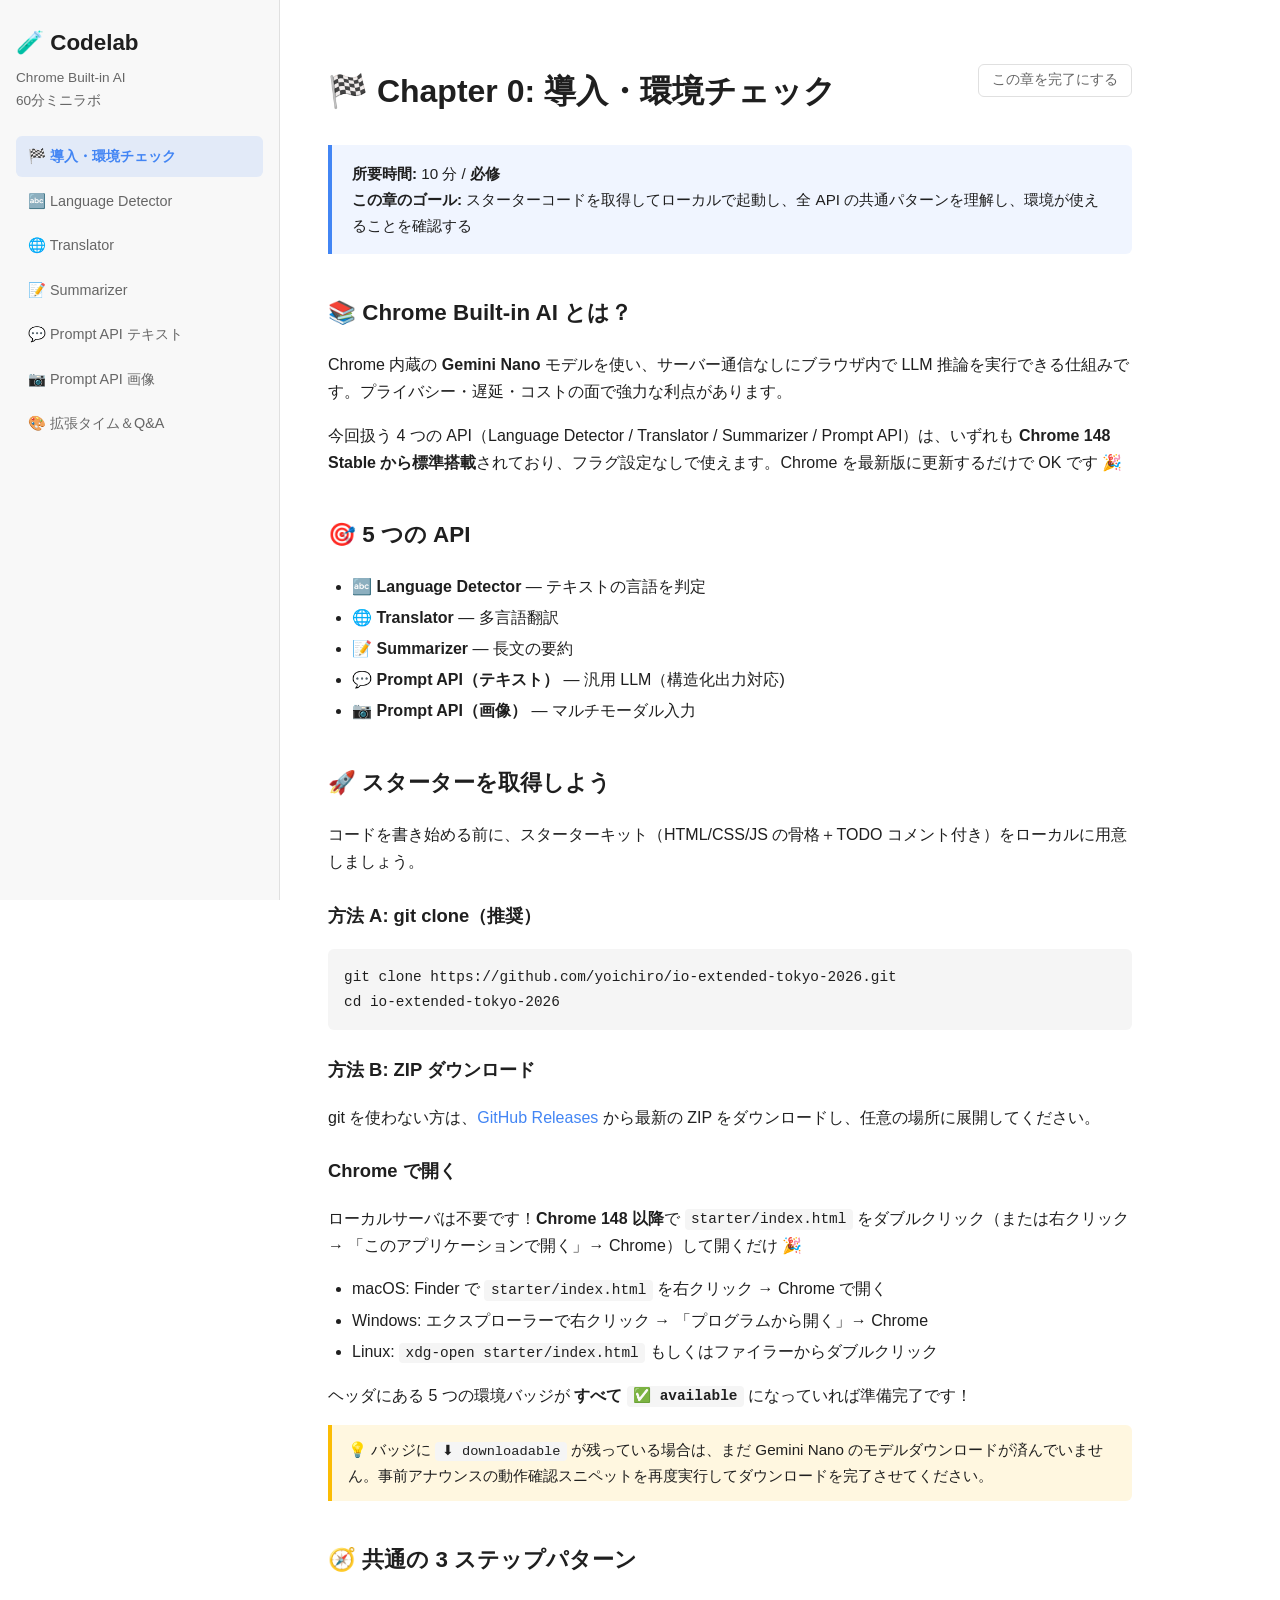
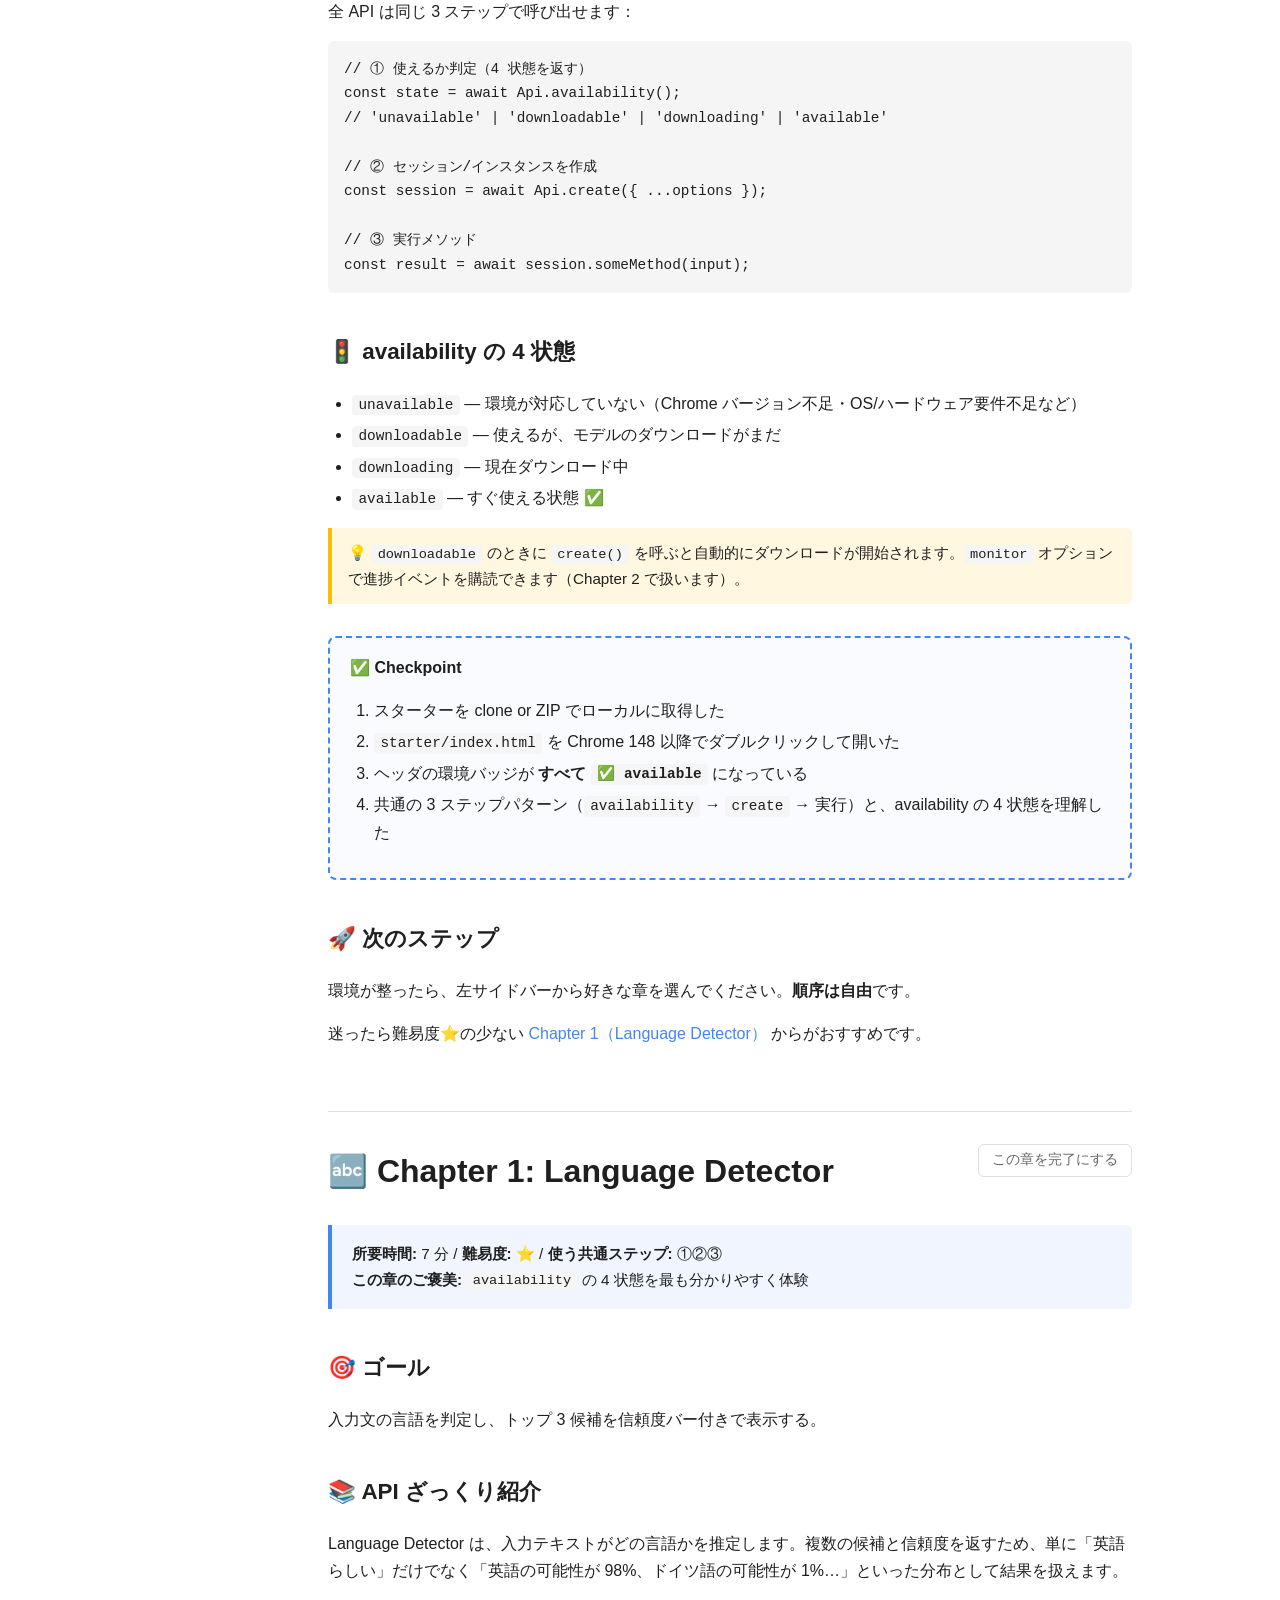
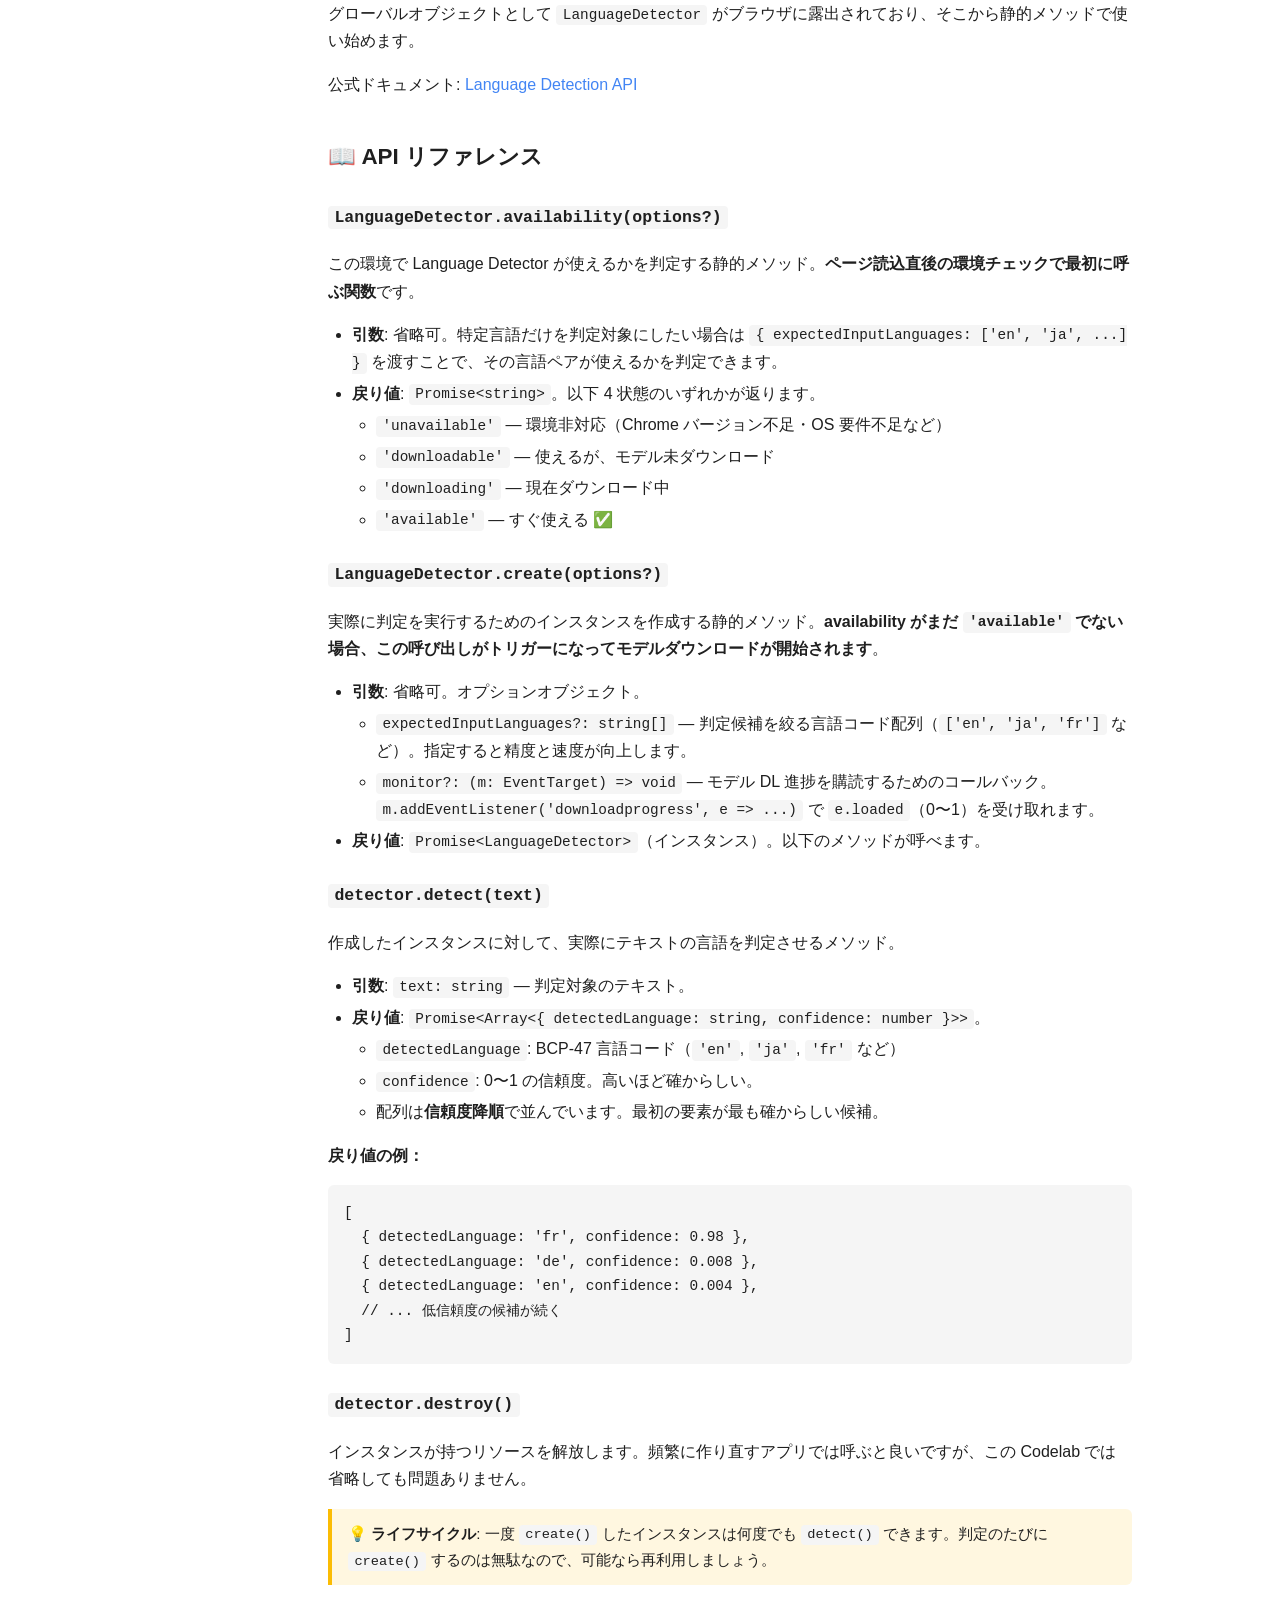
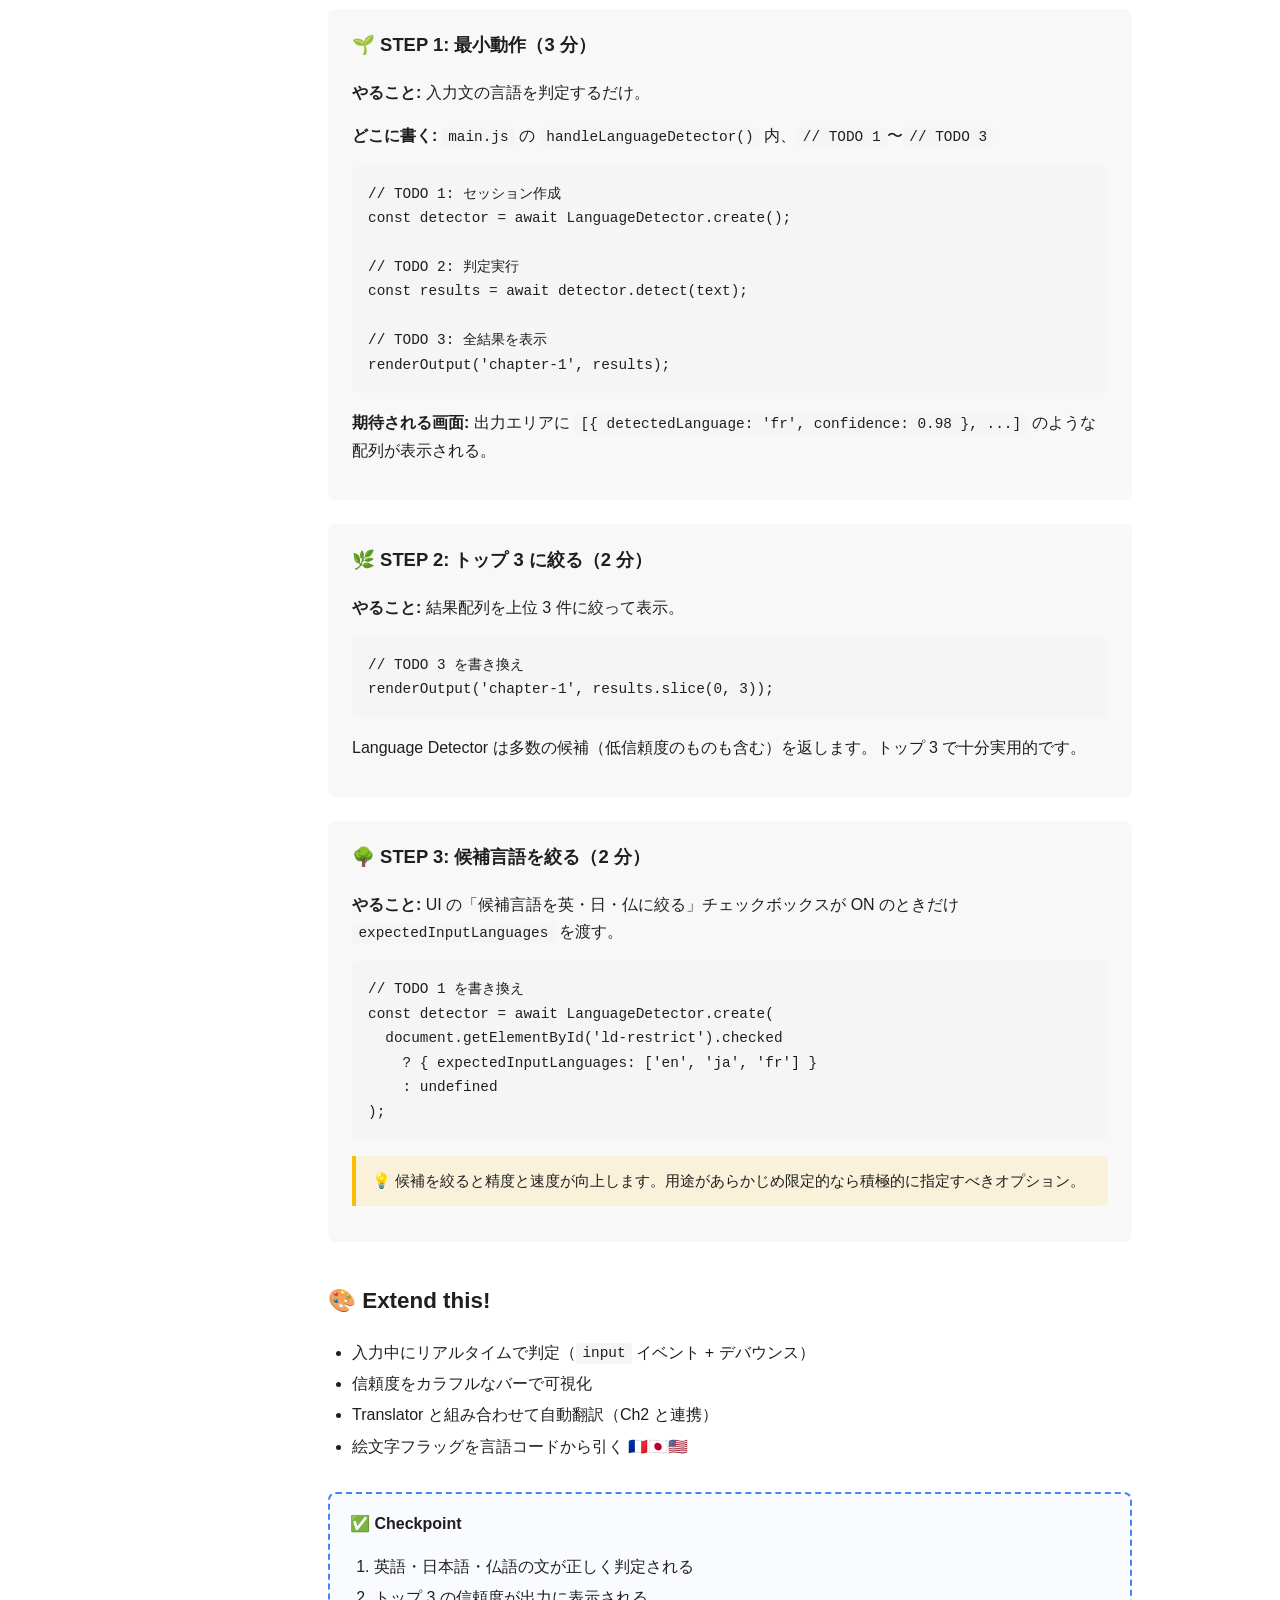
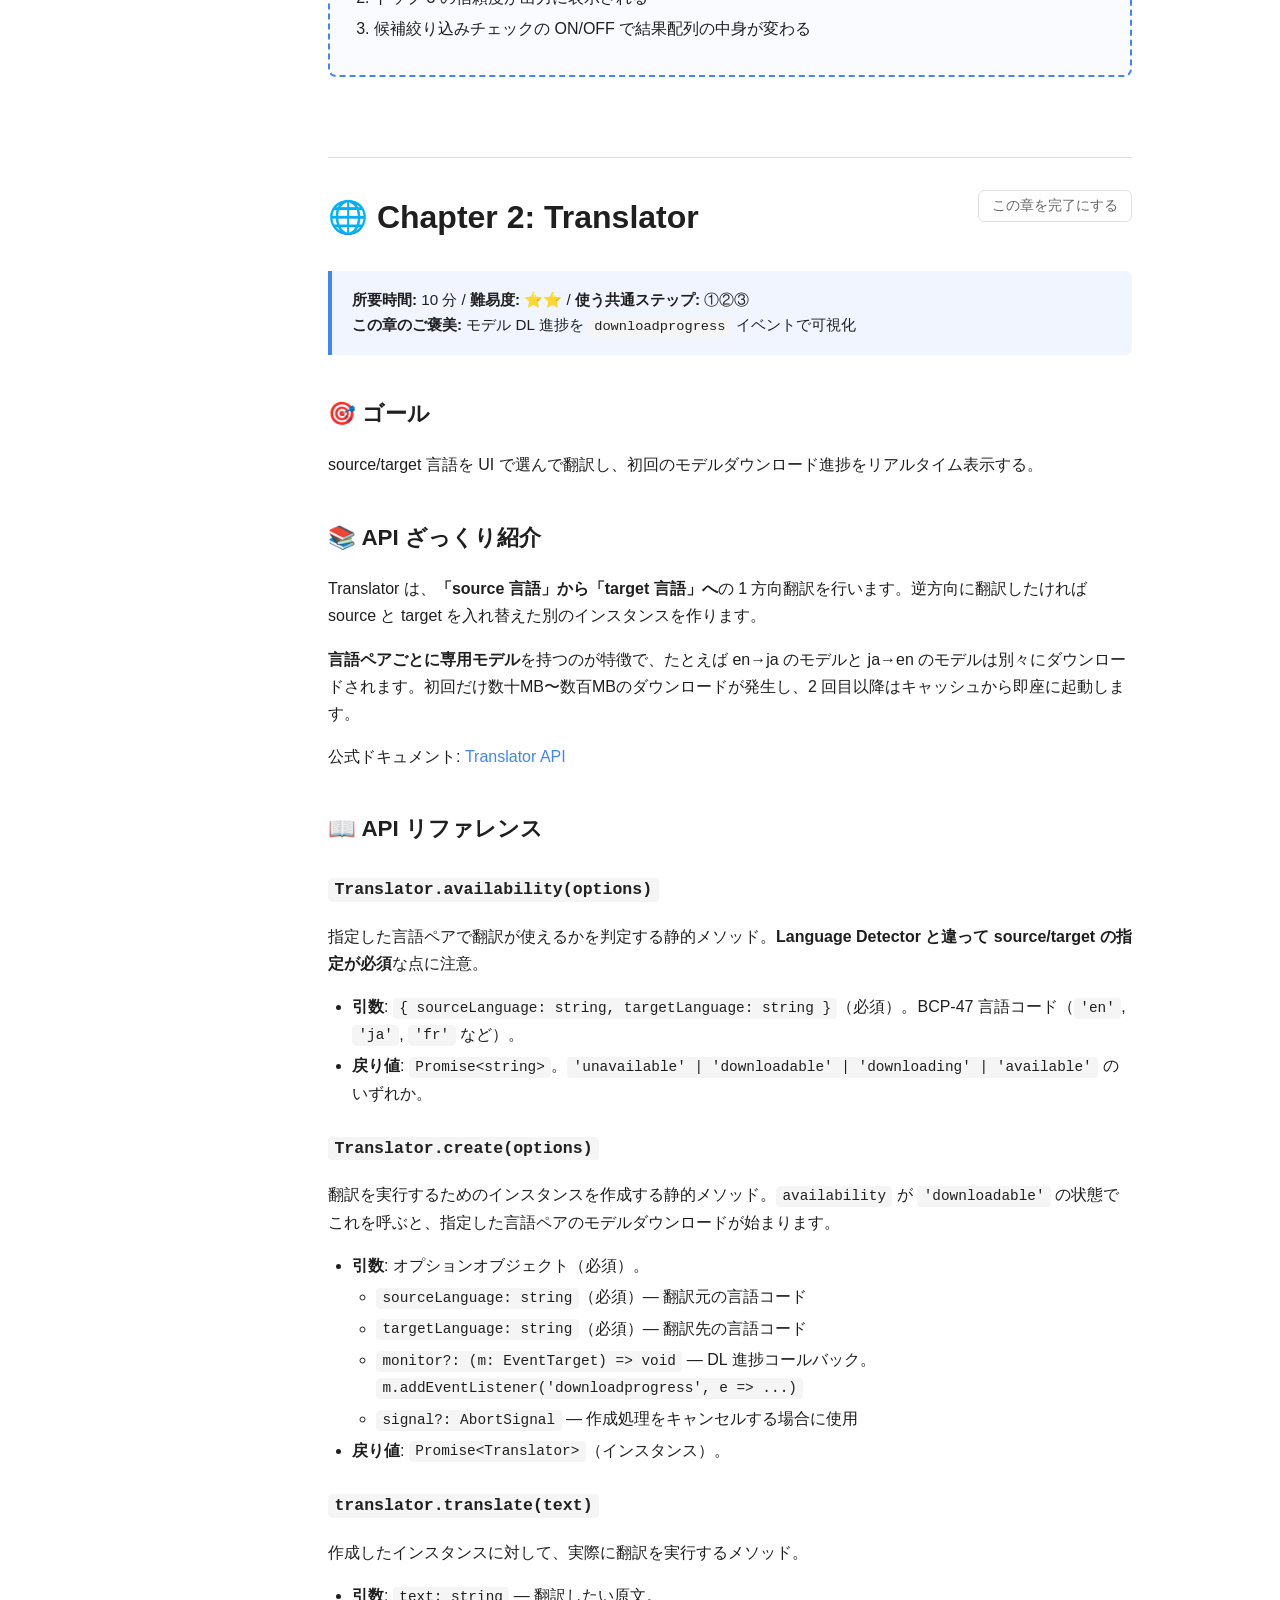
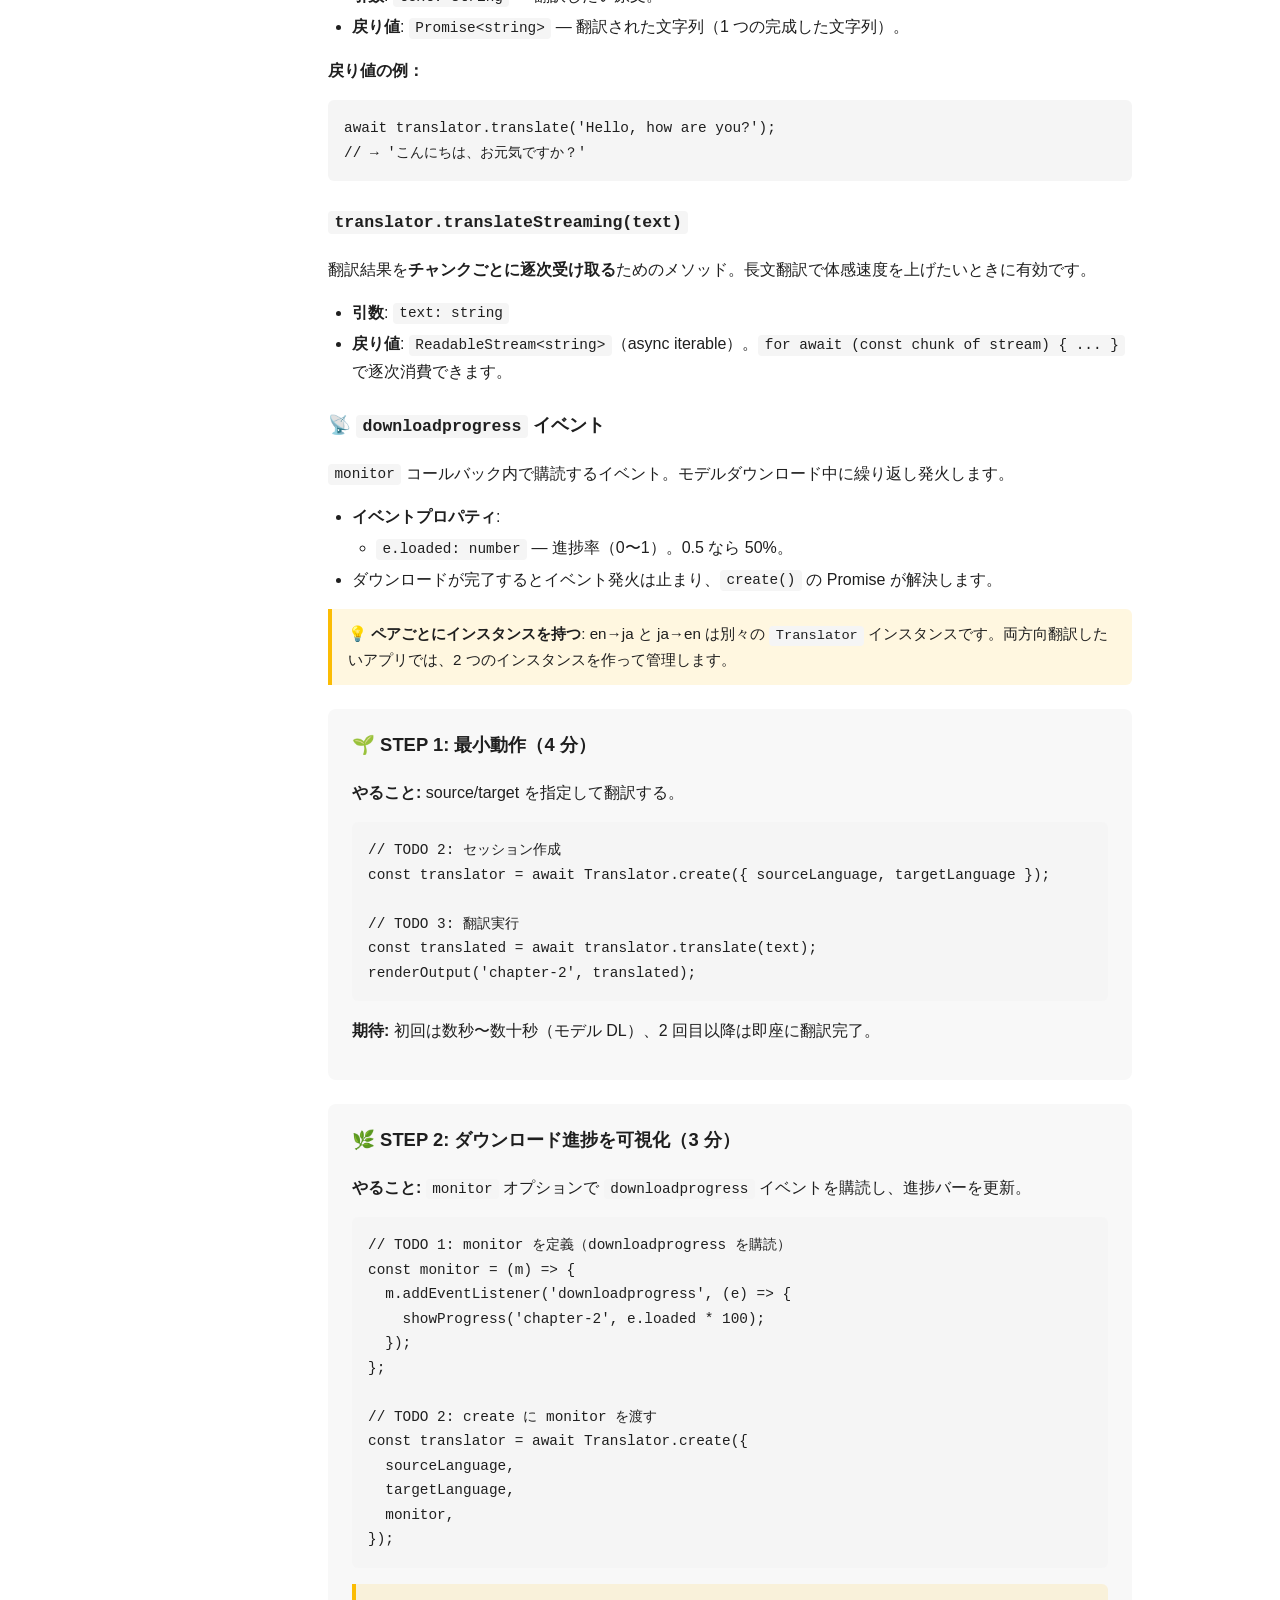
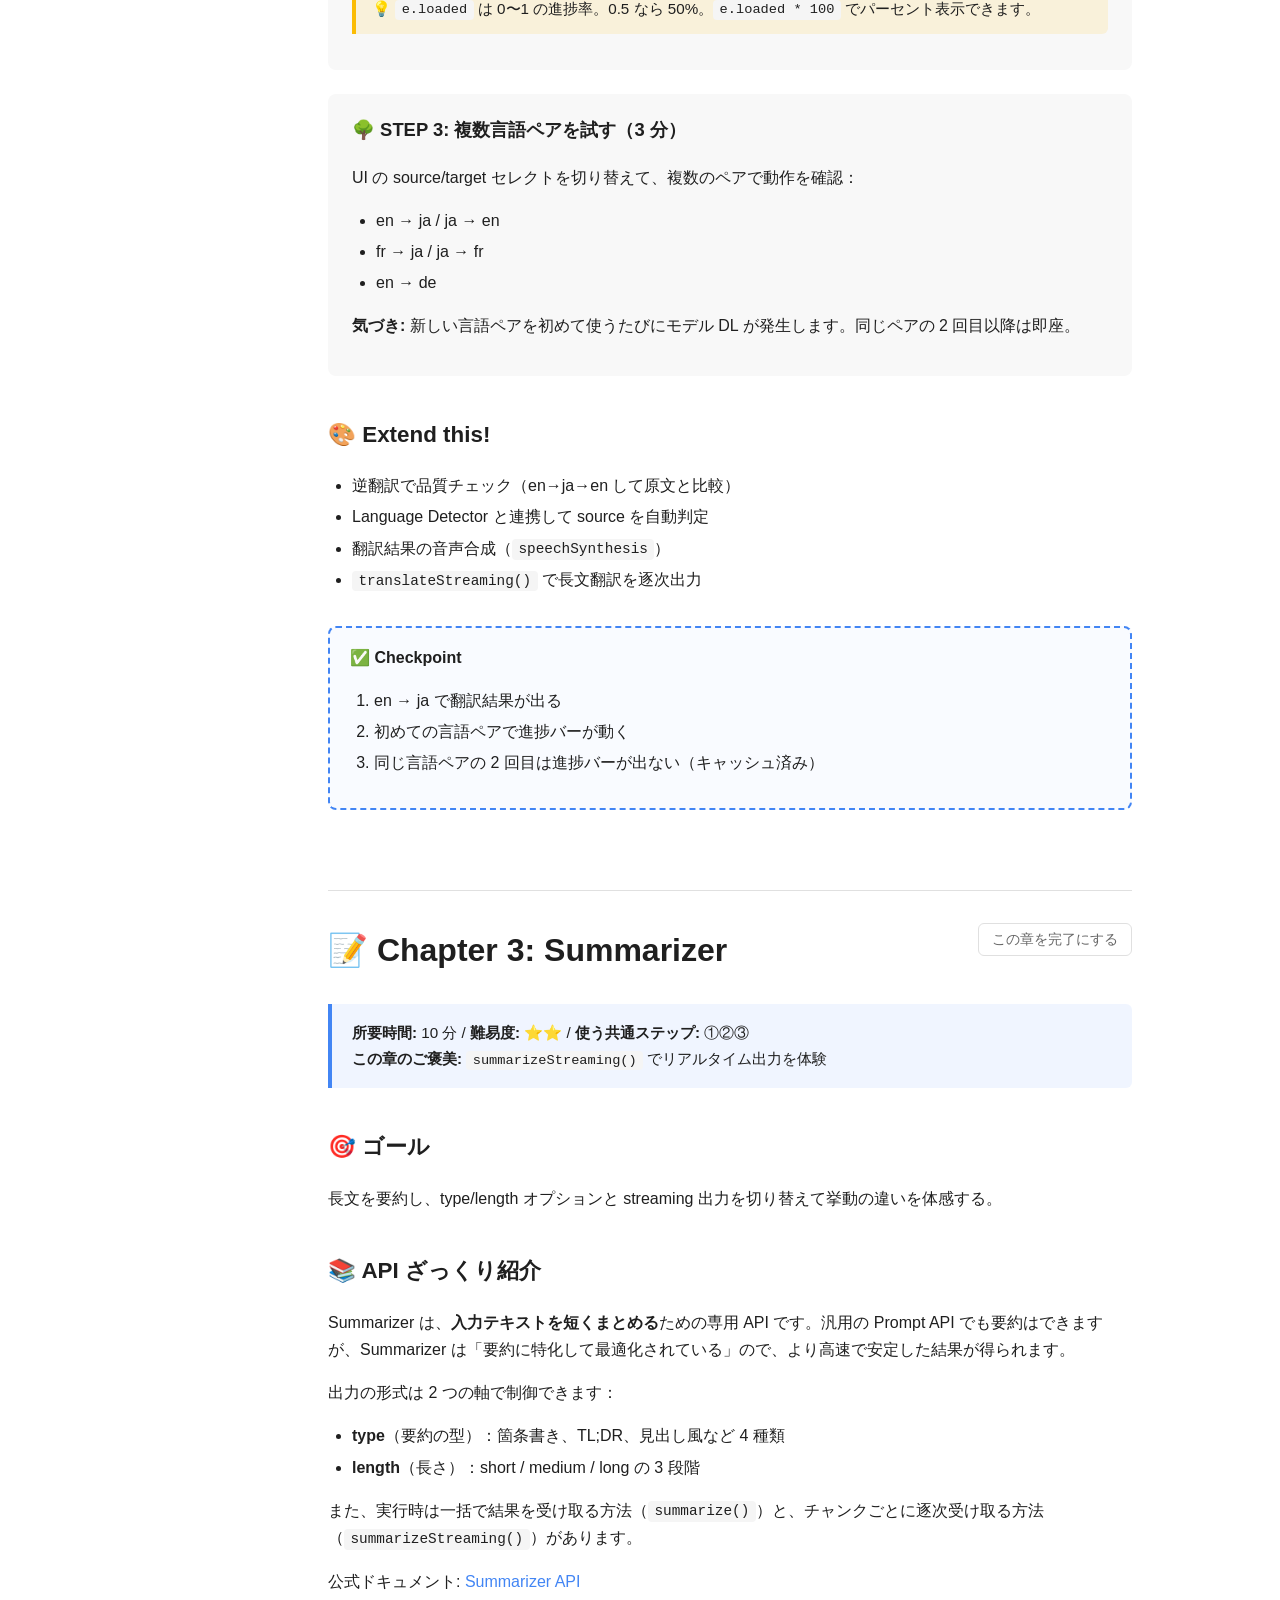
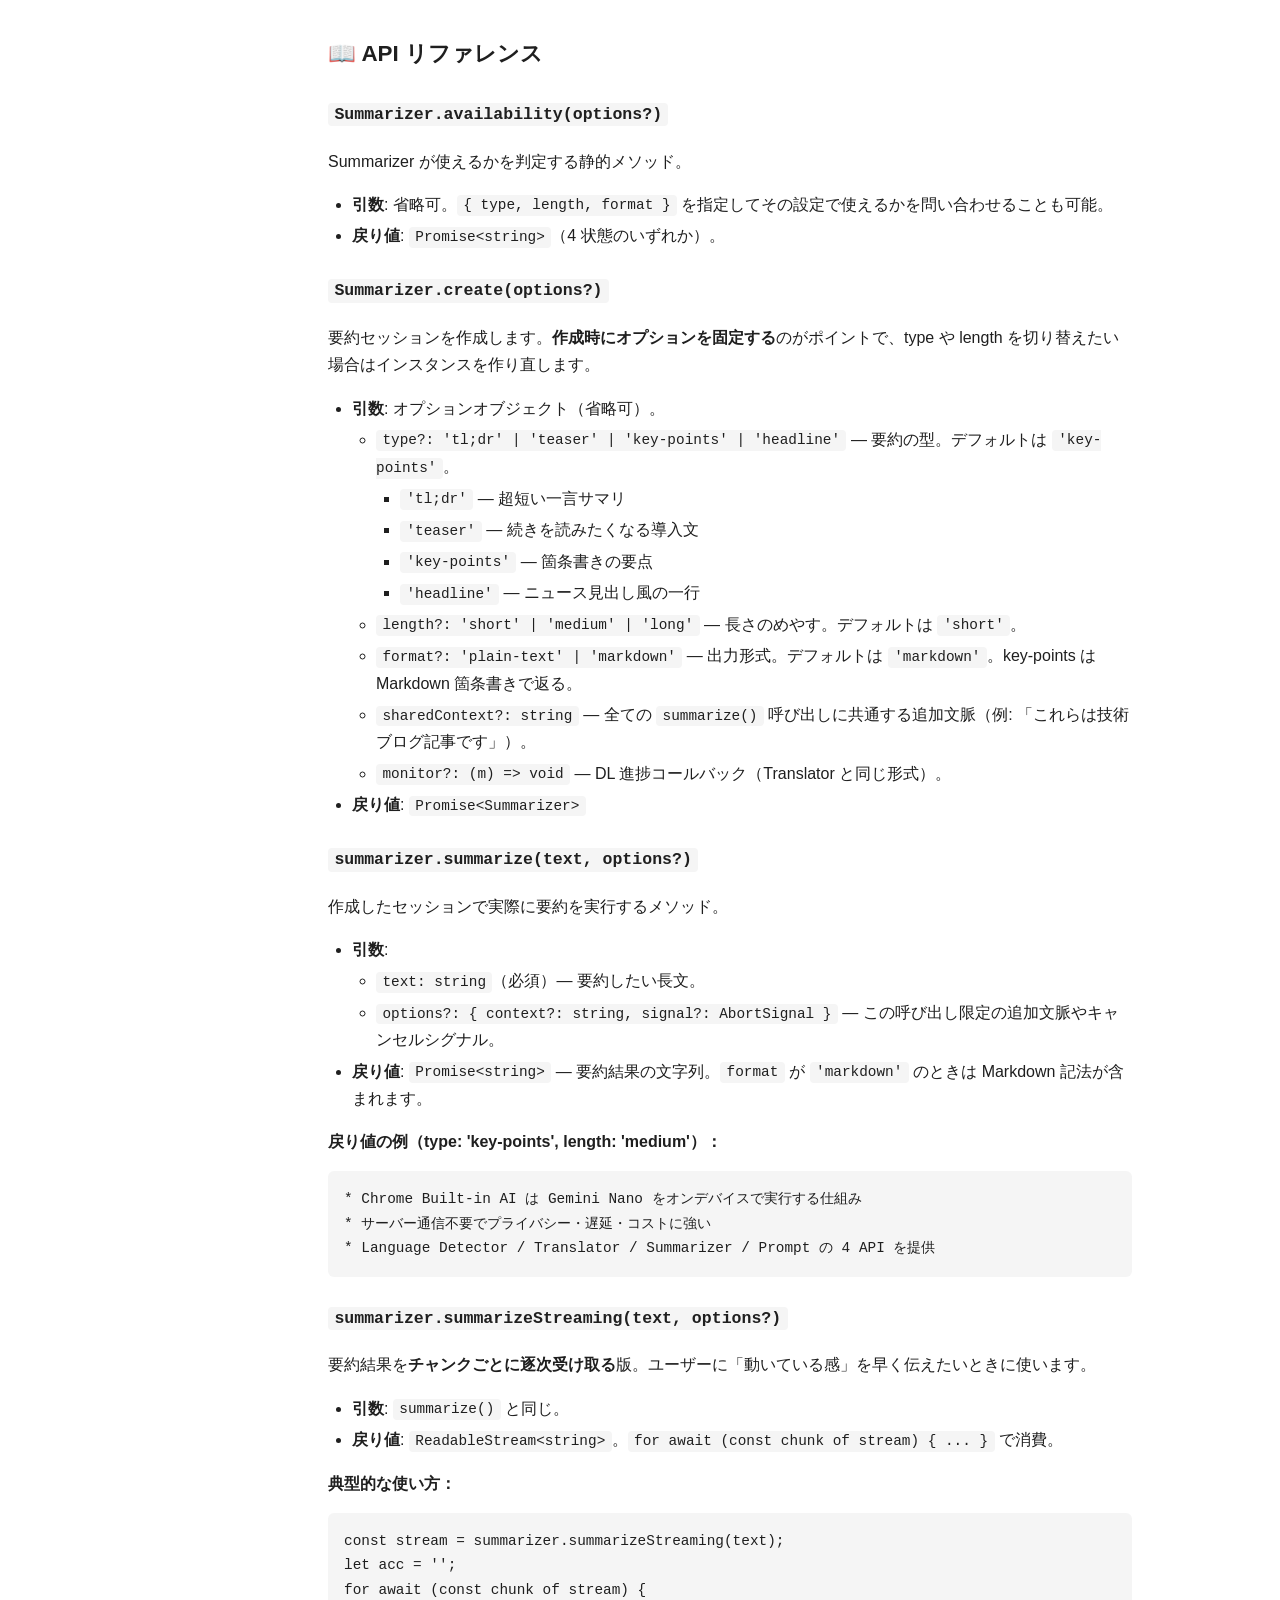
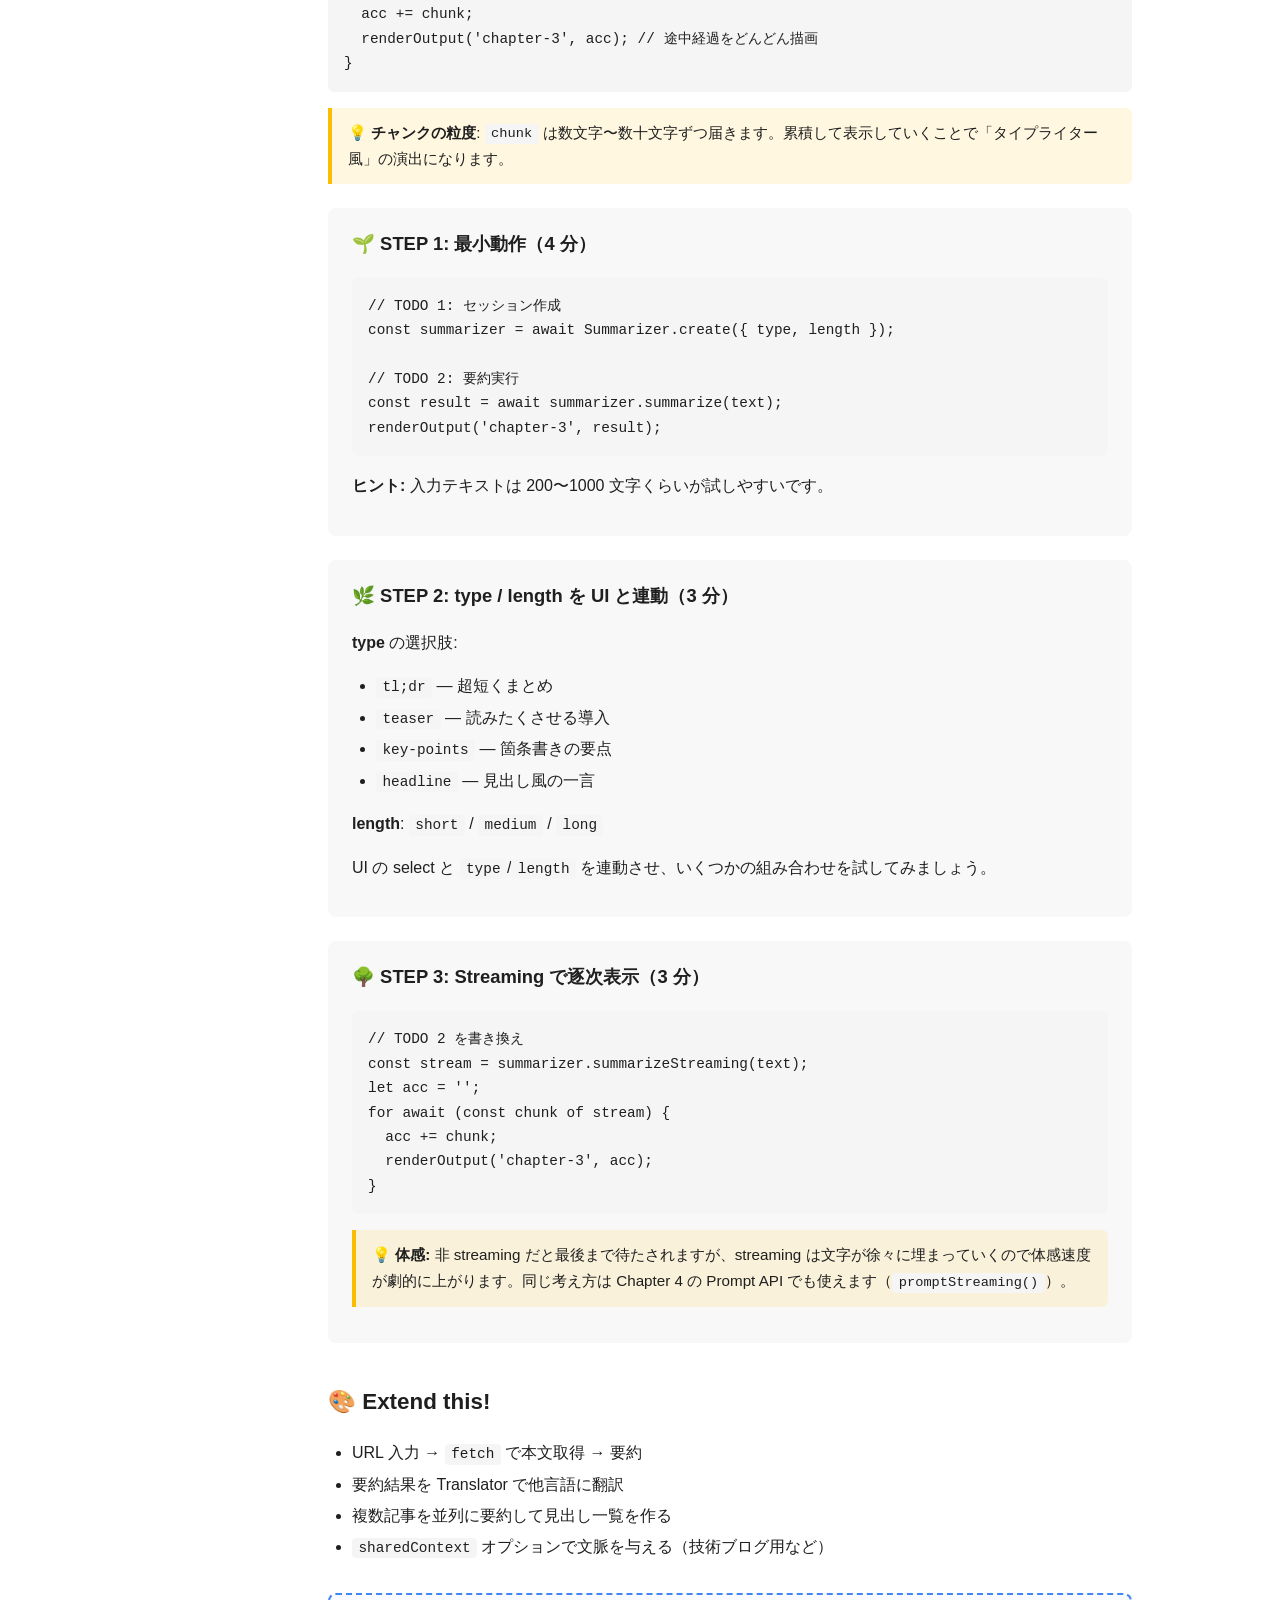
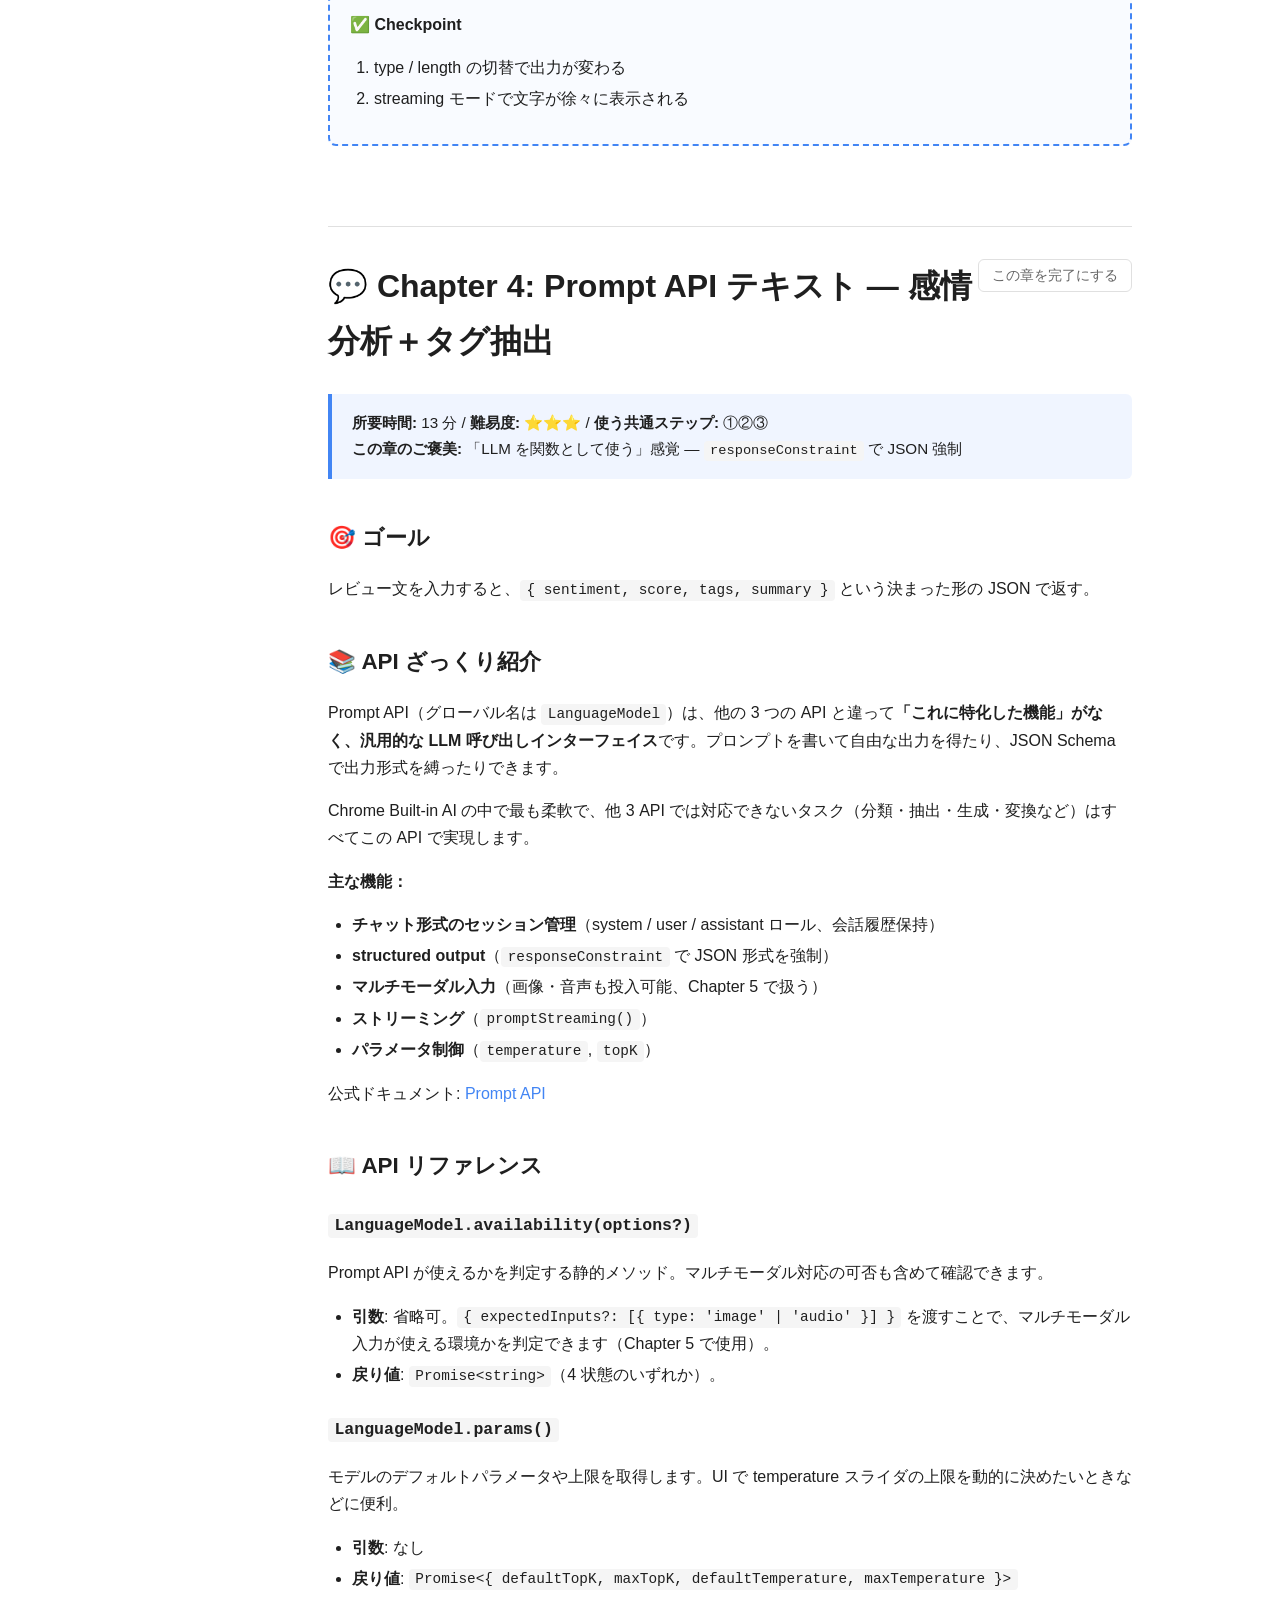
==== commit 0f27ebbc: "Refactor starter to run from file:// origin and refresh sample card" ====
--- a/docs-site/index.html
+++ b/docs-site/index.html
@@ -48,18 +48,14 @@
         <h3>方法 B: ZIP ダウンロード</h3>
         <p>git を使わない方は、<a href="https://github.com/yoichiro/io-extended-tokyo-2026/releases/latest" target="_blank" rel="noopener">GitHub Releases</a> から最新の ZIP をダウンロードし、任意の場所に展開してください。</p>
 
-        <h3>ローカルサーバを起動</h3>
-        <p>ブラウザで <code>file://</code> プロトコル直接開くと ES module の CORS エラーが出るので、軽量ローカルサーバを立ち上げます。プロジェクトのルートで実行してください：</p>
-<pre><code># python3 の場合（推奨、追加インストール不要）
-python3 -m http.server 8000
-
-# Node.js が入っている方は
-npx -y serve</code></pre>
-
-        <h3>ブラウザで開く</h3>
-        <p><strong>Chrome 148 以降</strong>で以下の URL を開きます：</p>
-<pre><code>http://localhost:8000/starter/index.html</code></pre>
-        <p>ヘッダにある 5 つの環境バッジが <strong>すべて <code>✅ available</code></strong> になっていれば準備完了です！🎉</p>
+        <h3>Chrome で開く</h3>
+        <p>ローカルサーバは不要です！<strong>Chrome 148 以降</strong>で <code>starter/index.html</code> をダブルクリック（または右クリック → 「このアプリケーションで開く」→ Chrome）して開くだけ 🎉</p>
+        <ul>
+          <li>macOS: Finder で <code>starter/index.html</code> を右クリック → Chrome で開く</li>
+          <li>Windows: エクスプローラーで右クリック → 「プログラムから開く」→ Chrome</li>
+          <li>Linux: <code>xdg-open starter/index.html</code> もしくはファイラーからダブルクリック</li>
+        </ul>
+        <p>ヘッダにある 5 つの環境バッジが <strong>すべて <code>✅ available</code></strong> になっていれば準備完了です！</p>
 
         <div class="callout">
           💡 バッジに <code>⬇ downloadable</code> が残っている場合は、まだ Gemini Nano のモデルダウンロードが済んでいません。事前アナウンスの動作確認スニペットを再度実行してダウンロードを完了させてください。
@@ -93,7 +89,7 @@
           <strong>✅ Checkpoint</strong>
           <ol>
             <li>スターターを clone or ZIP でローカルに取得した</li>
-            <li>ローカルサーバを起動し、<code>http://localhost:8000/starter/index.html</code> を Chrome 148 以降で開いた</li>
+            <li><code>starter/index.html</code> を Chrome 148 以降でダブルクリックして開いた</li>
             <li>ヘッダの環境バッジが <strong>すべて <code>✅ available</code></strong> になっている</li>
             <li>共通の 3 ステップパターン（<code>availability</code> → <code>create</code> → 実行）と、availability の 4 状態を理解した</li>
           </ol>
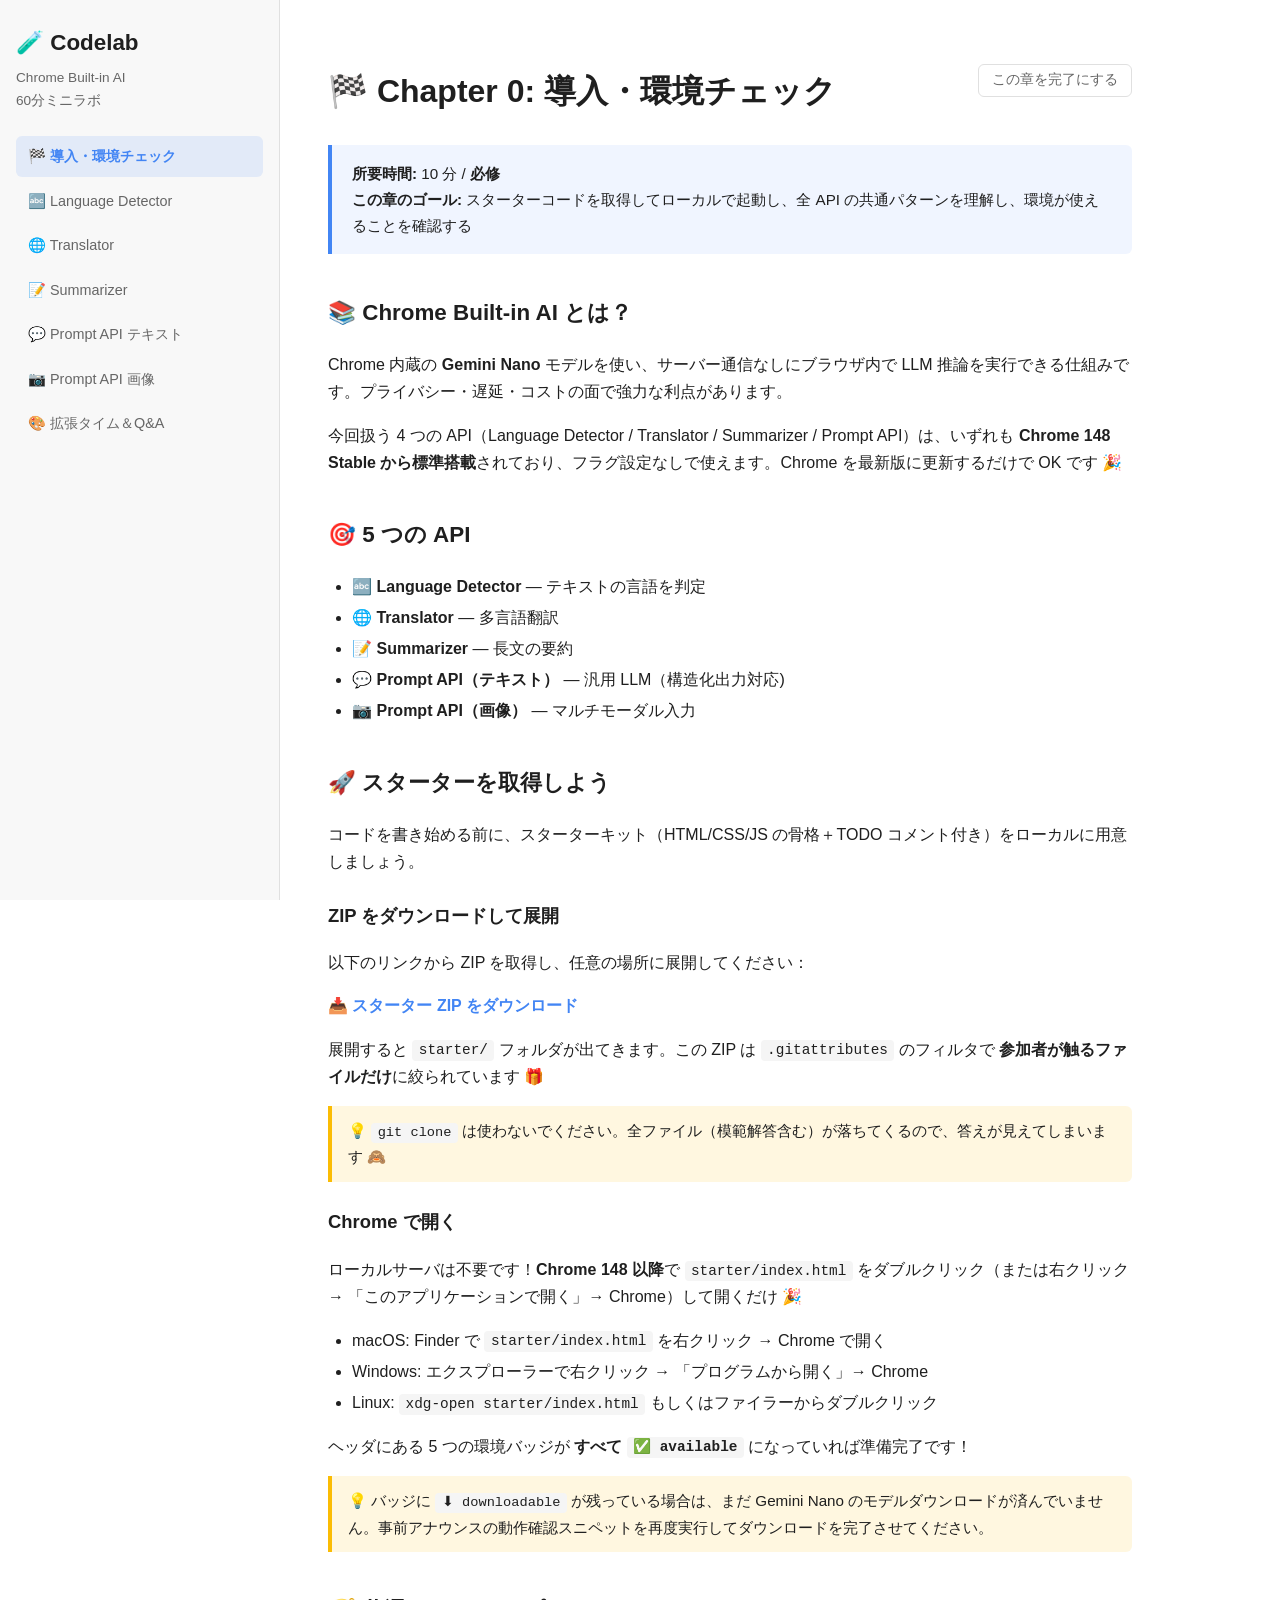
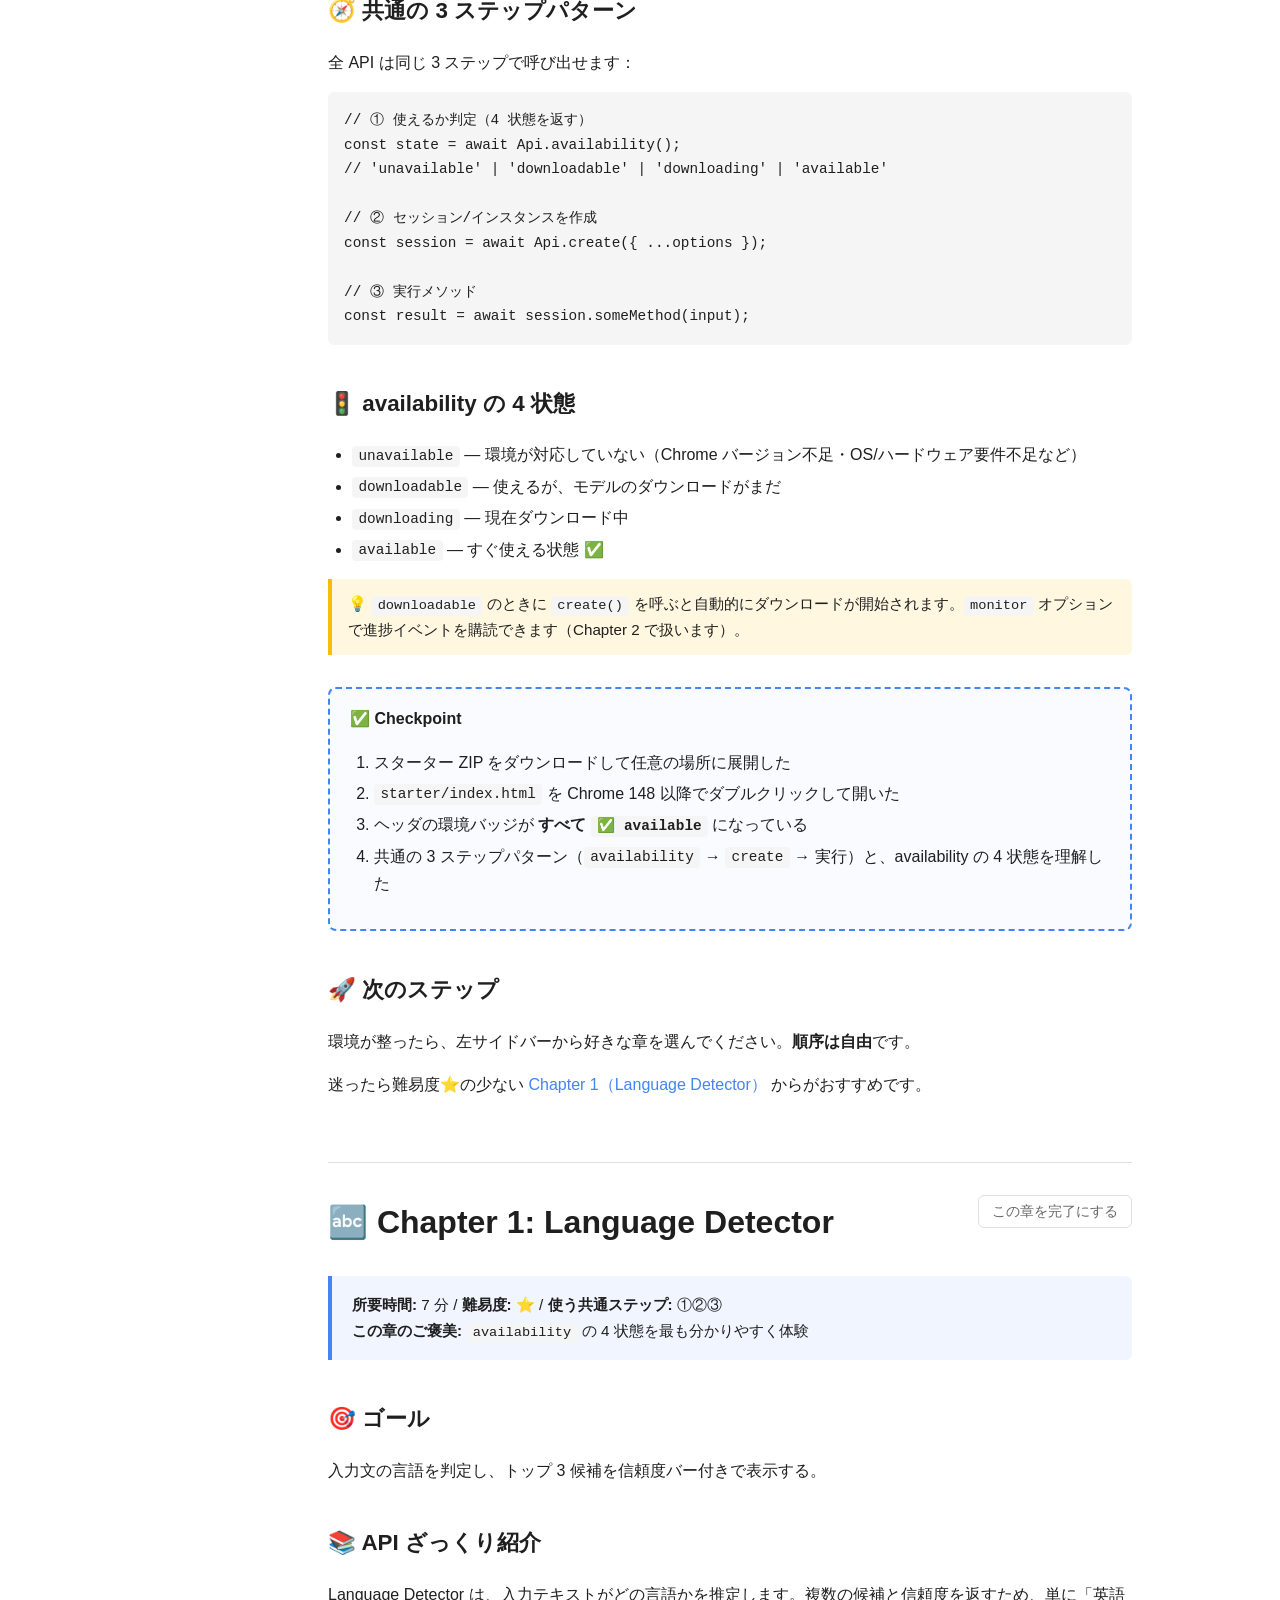
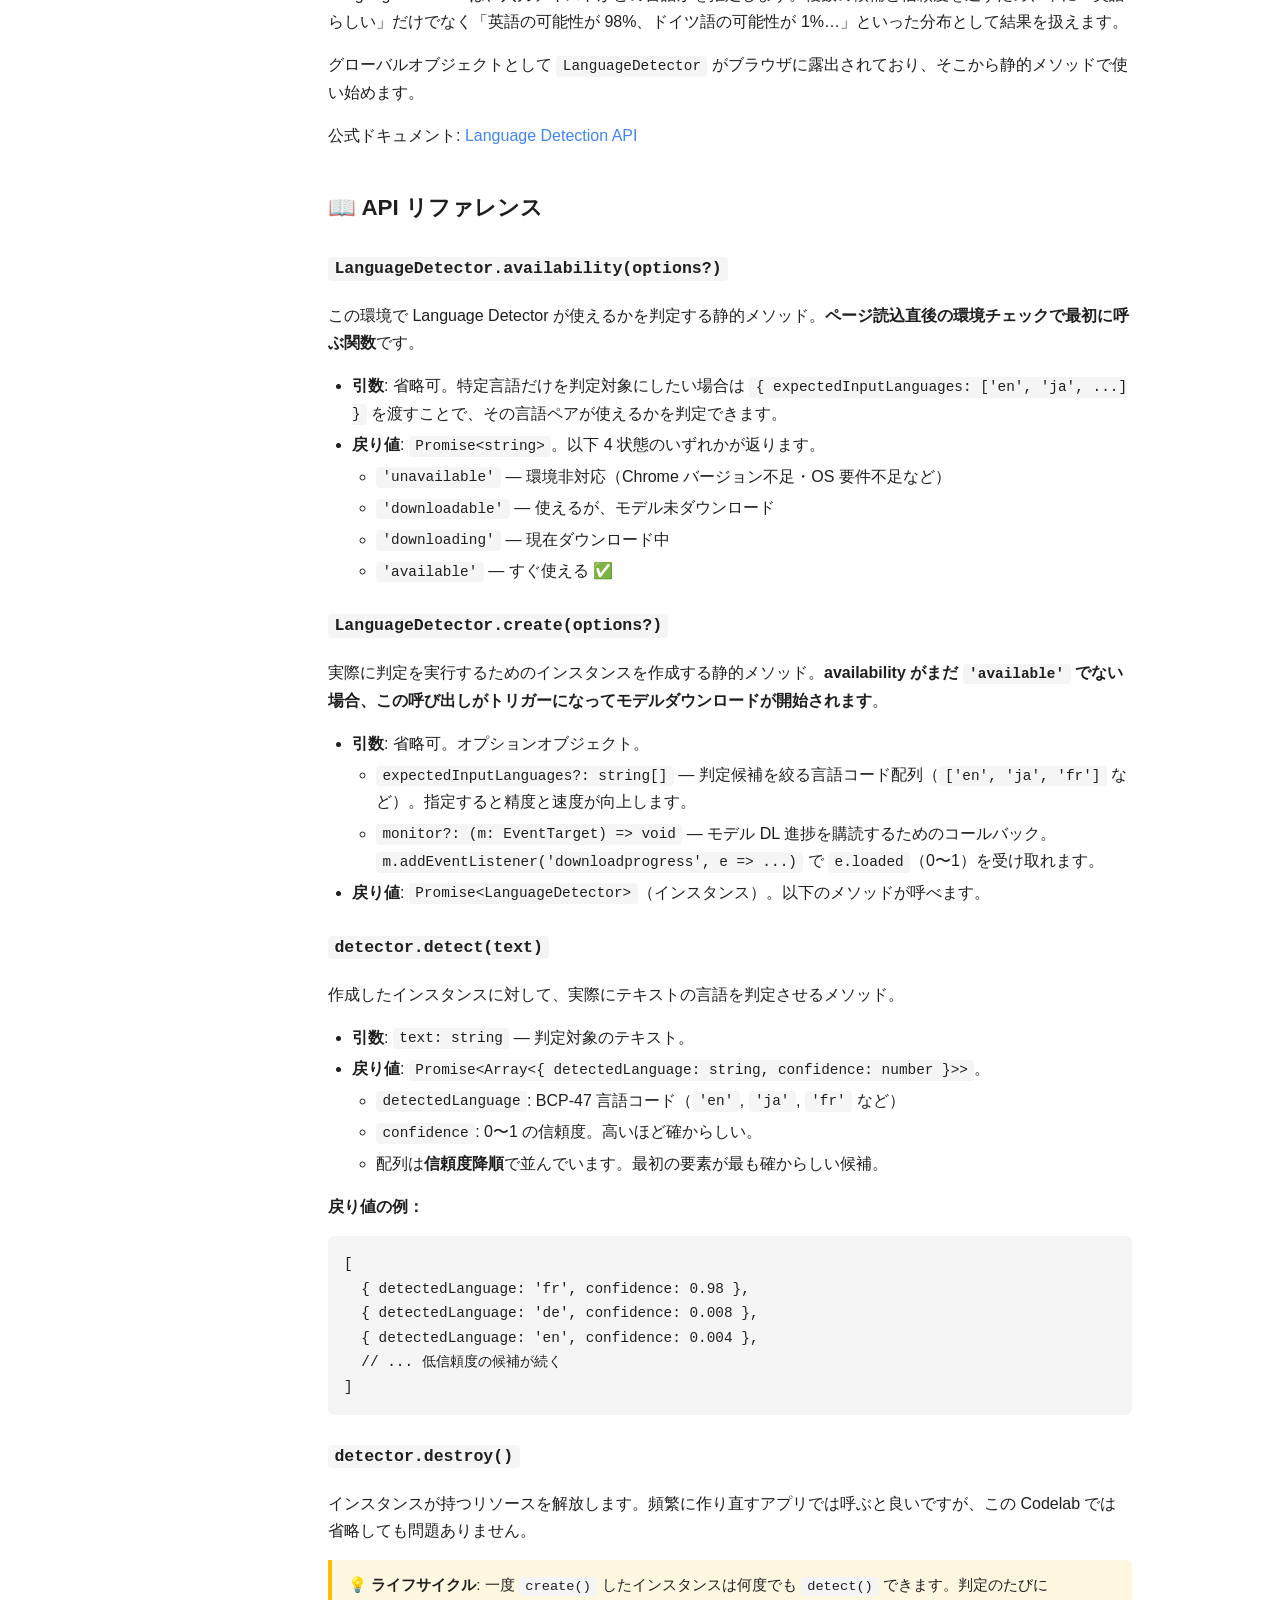
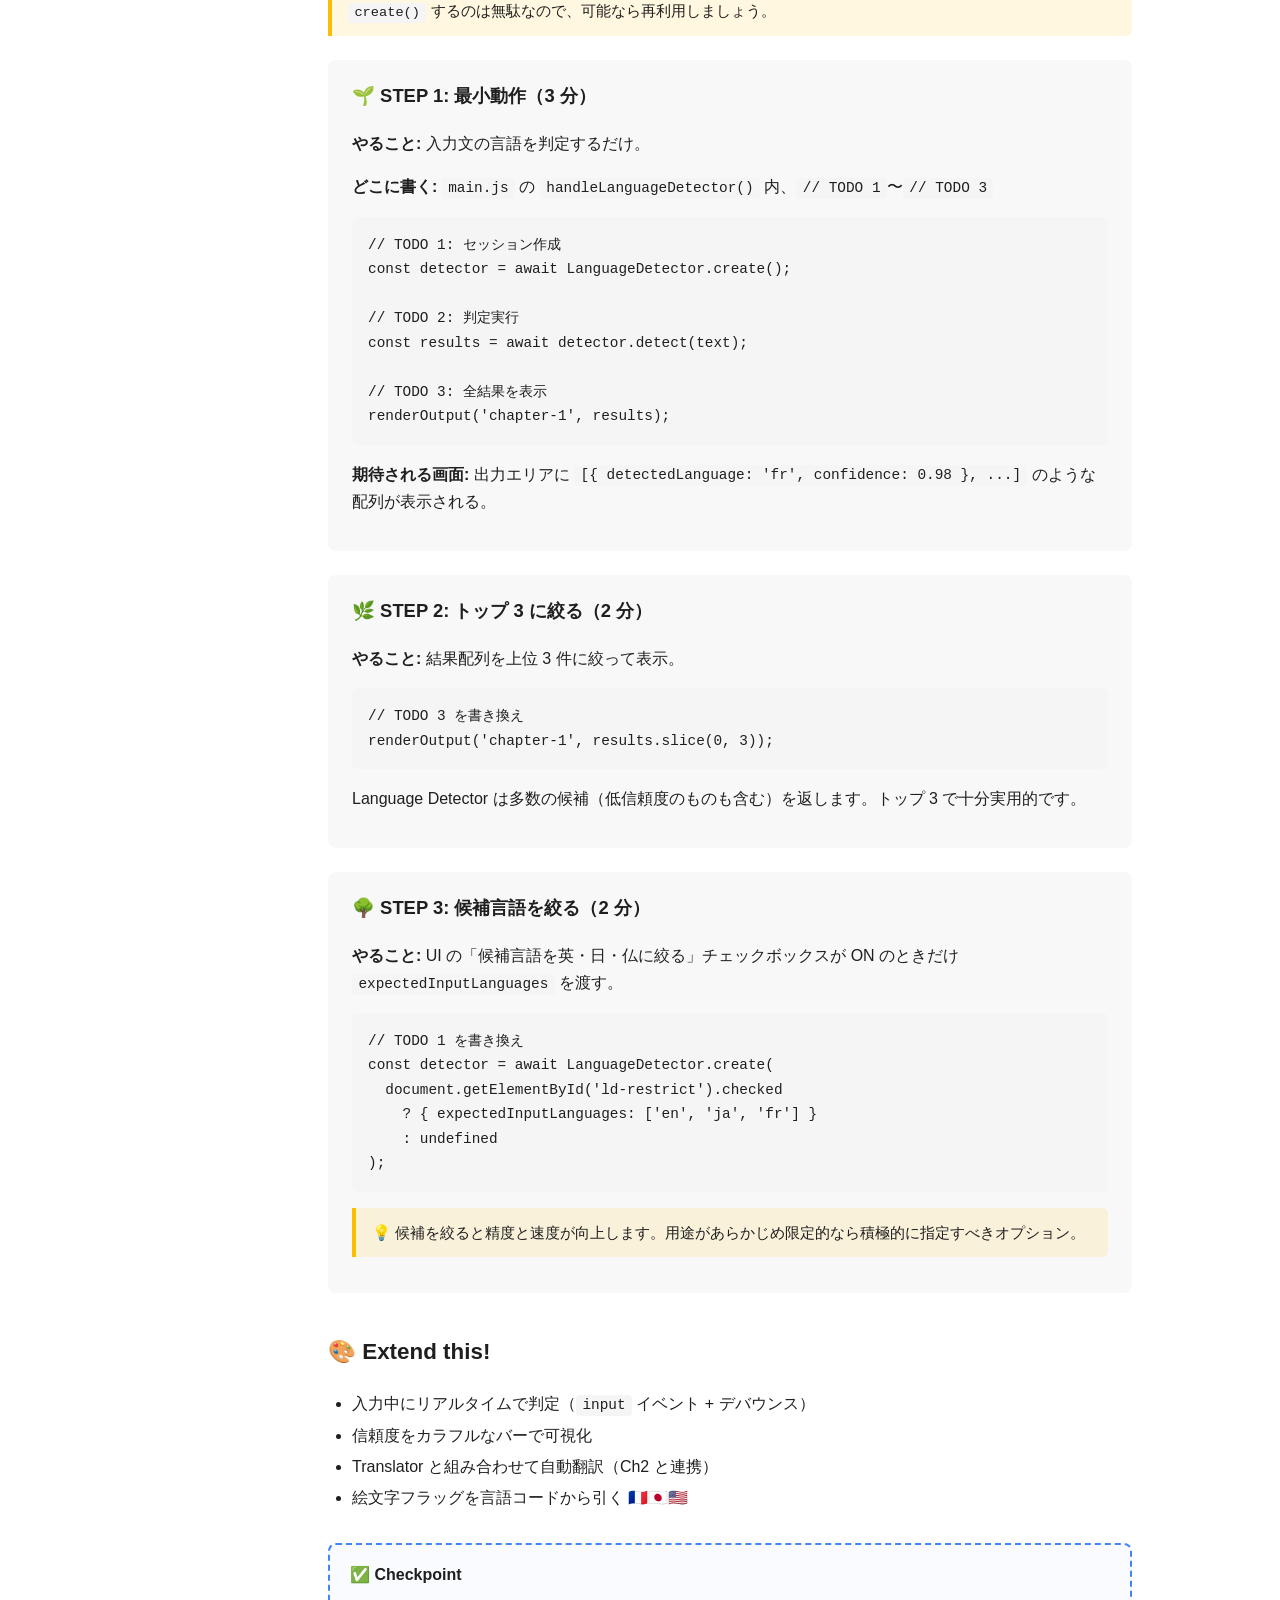
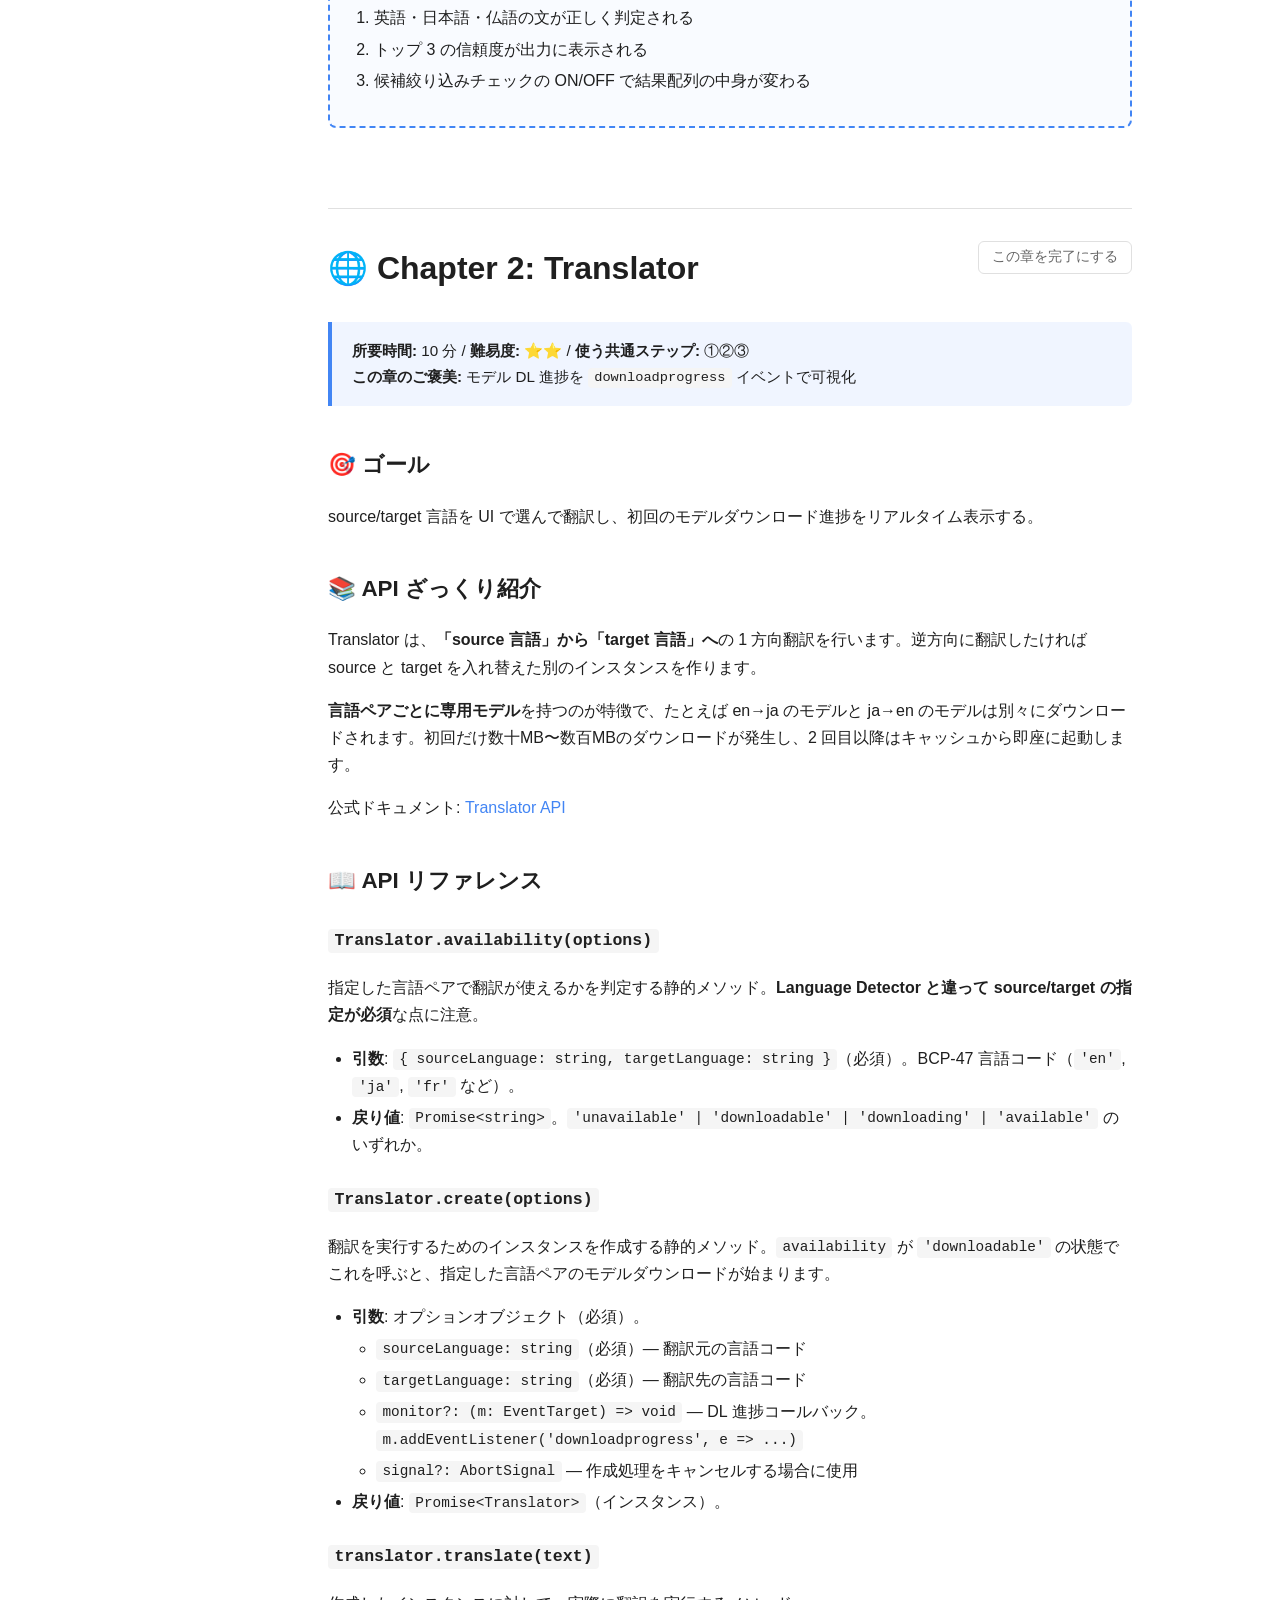
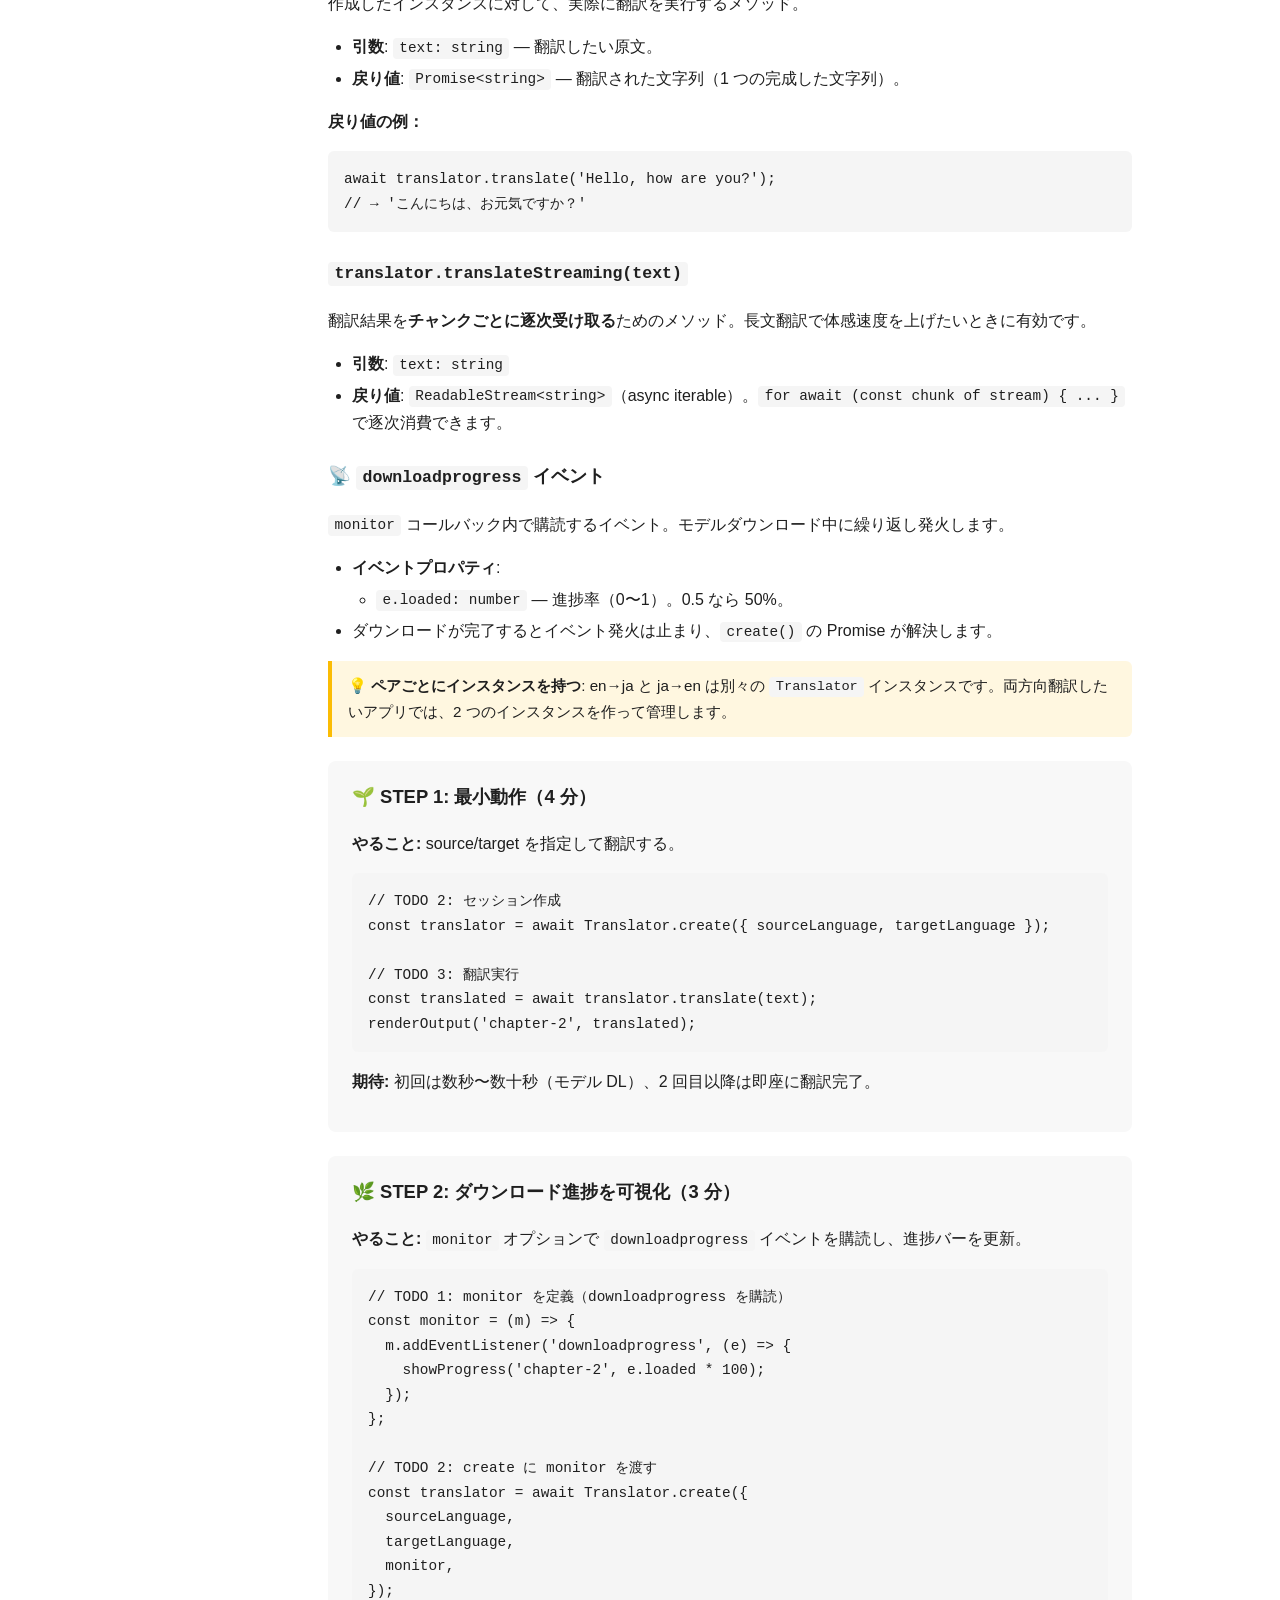
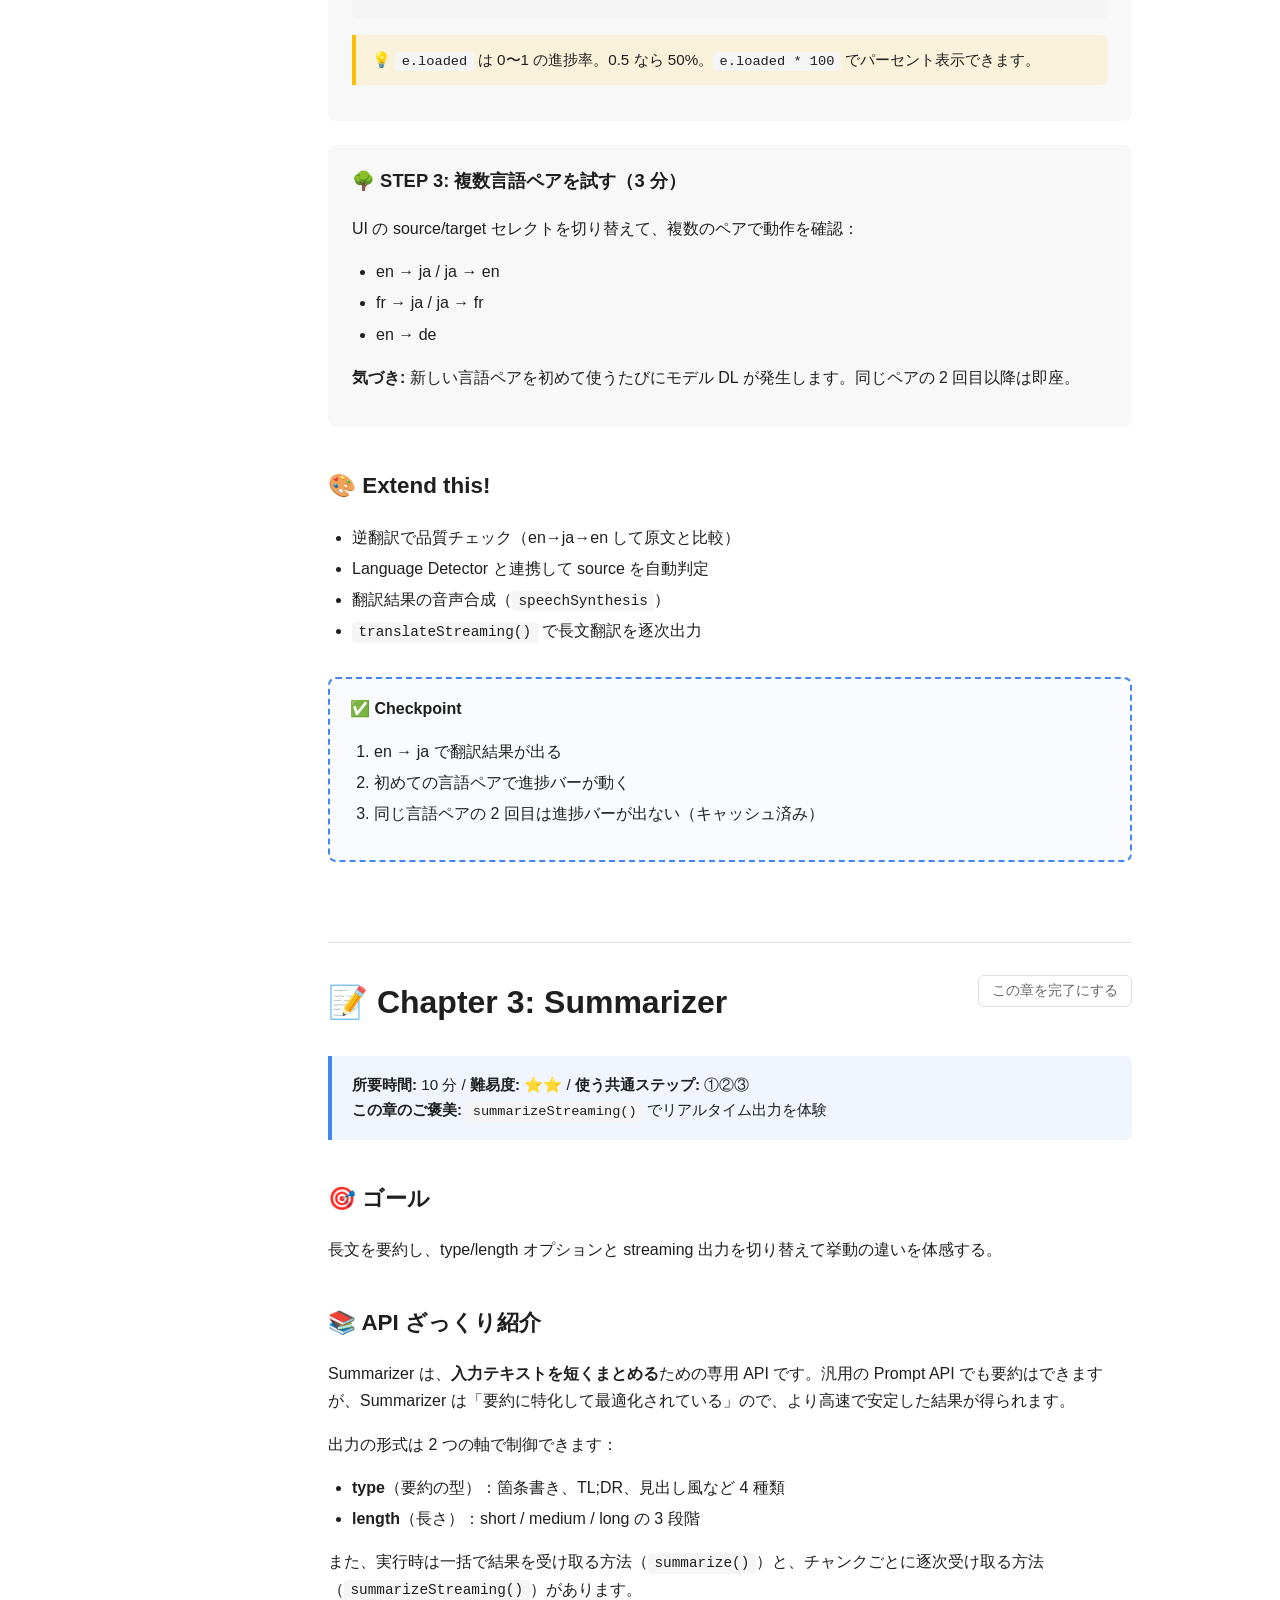
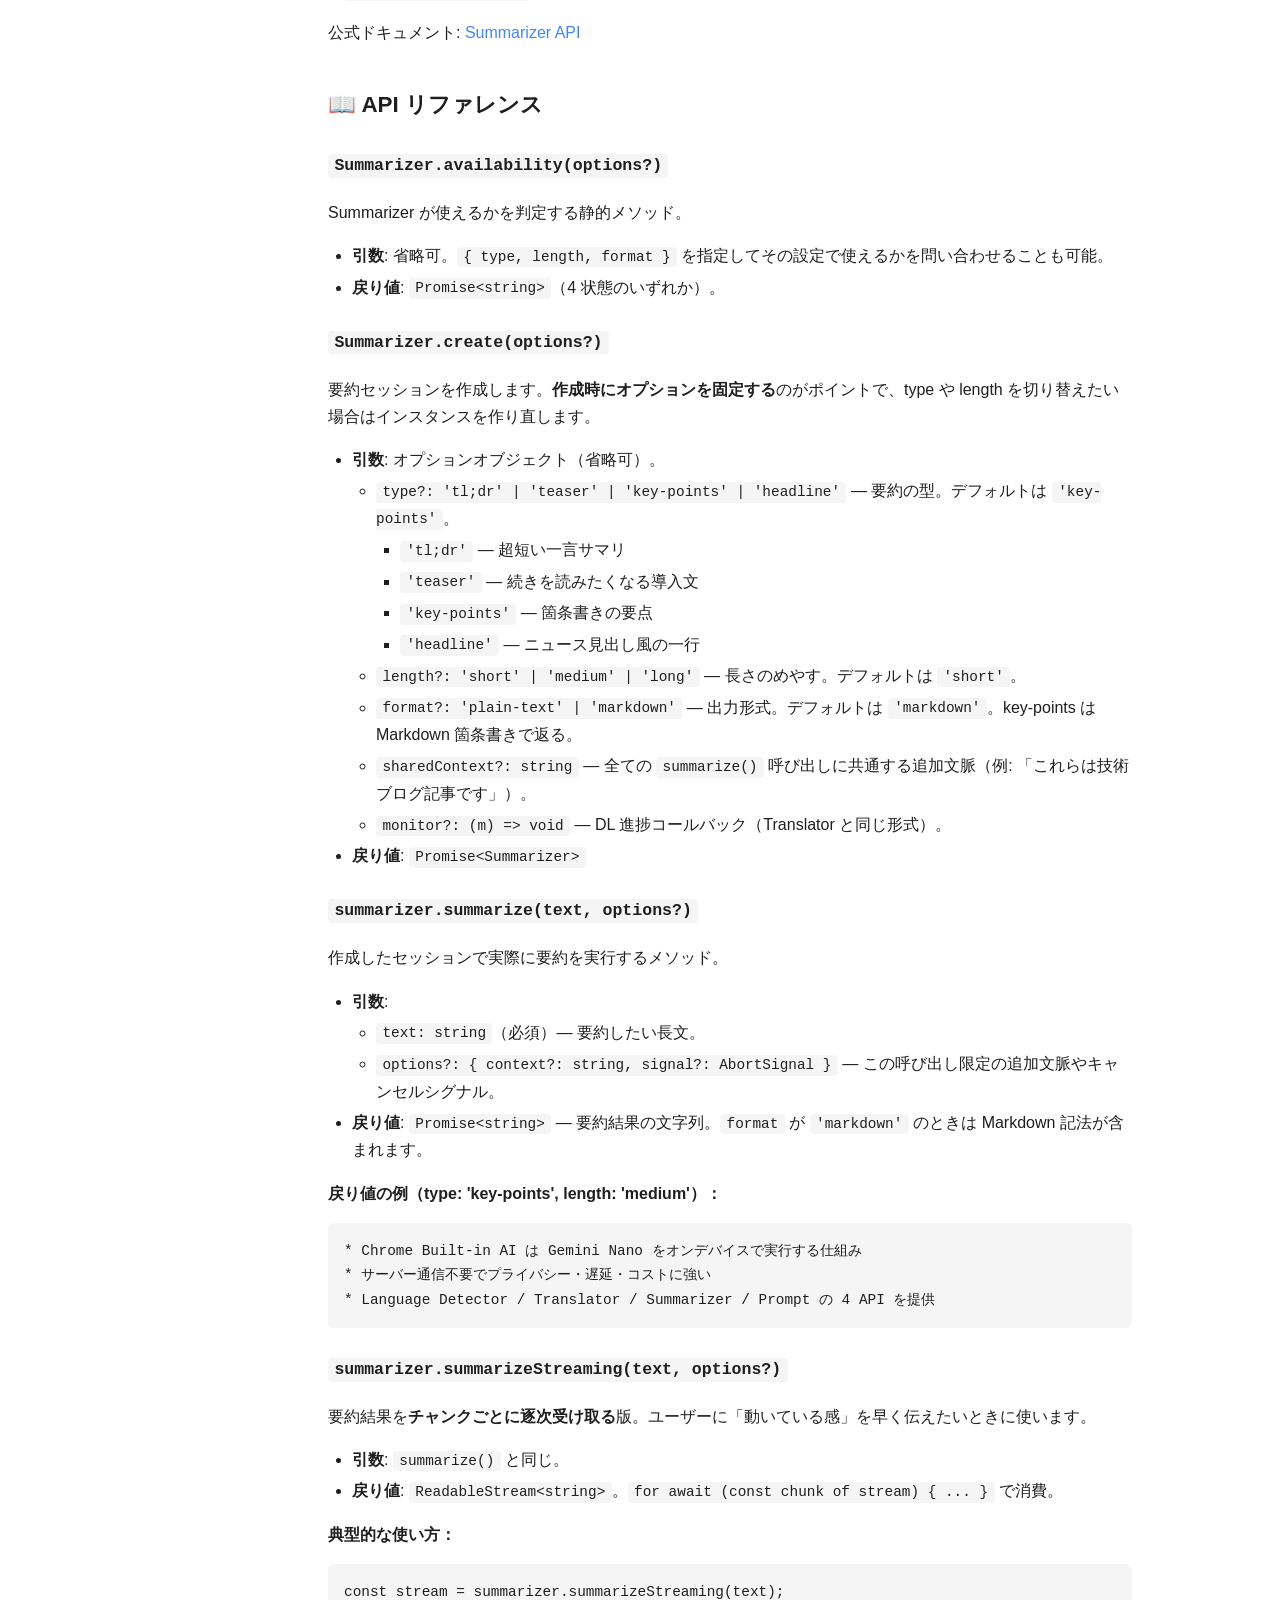
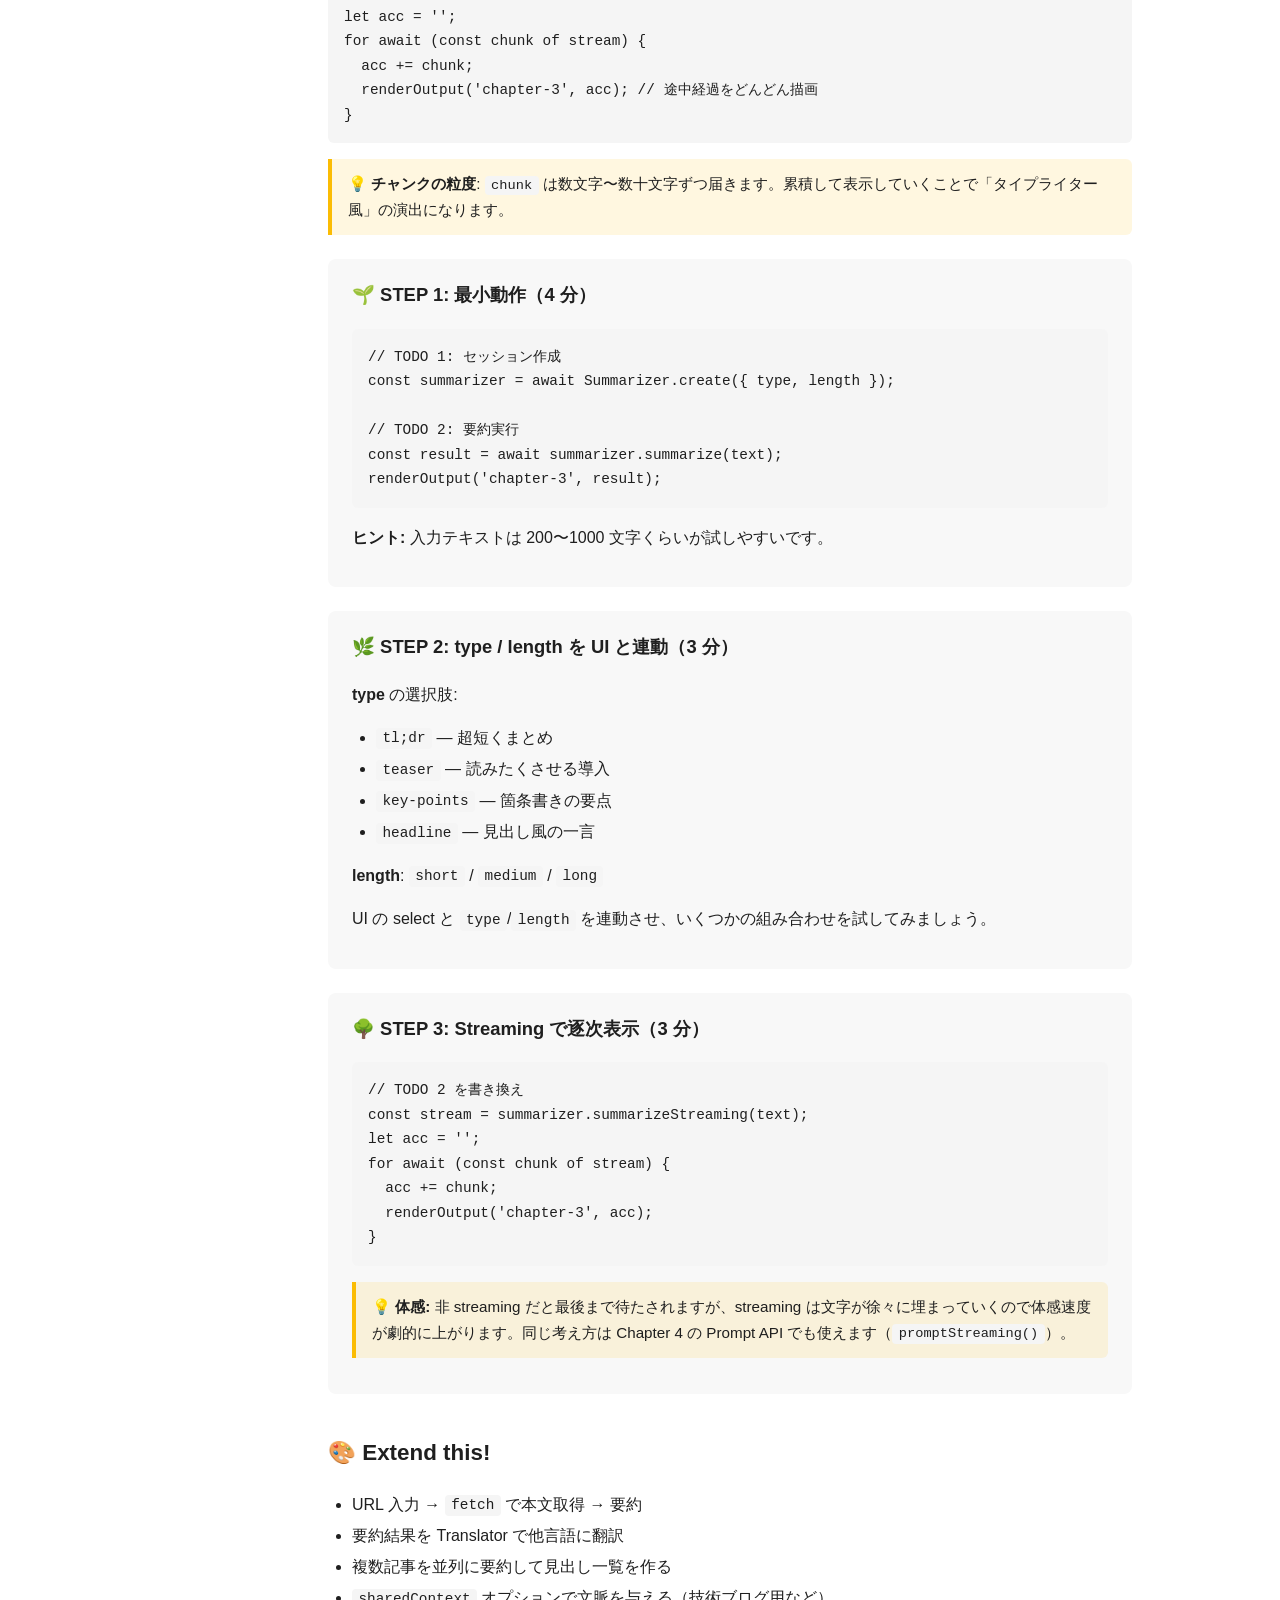
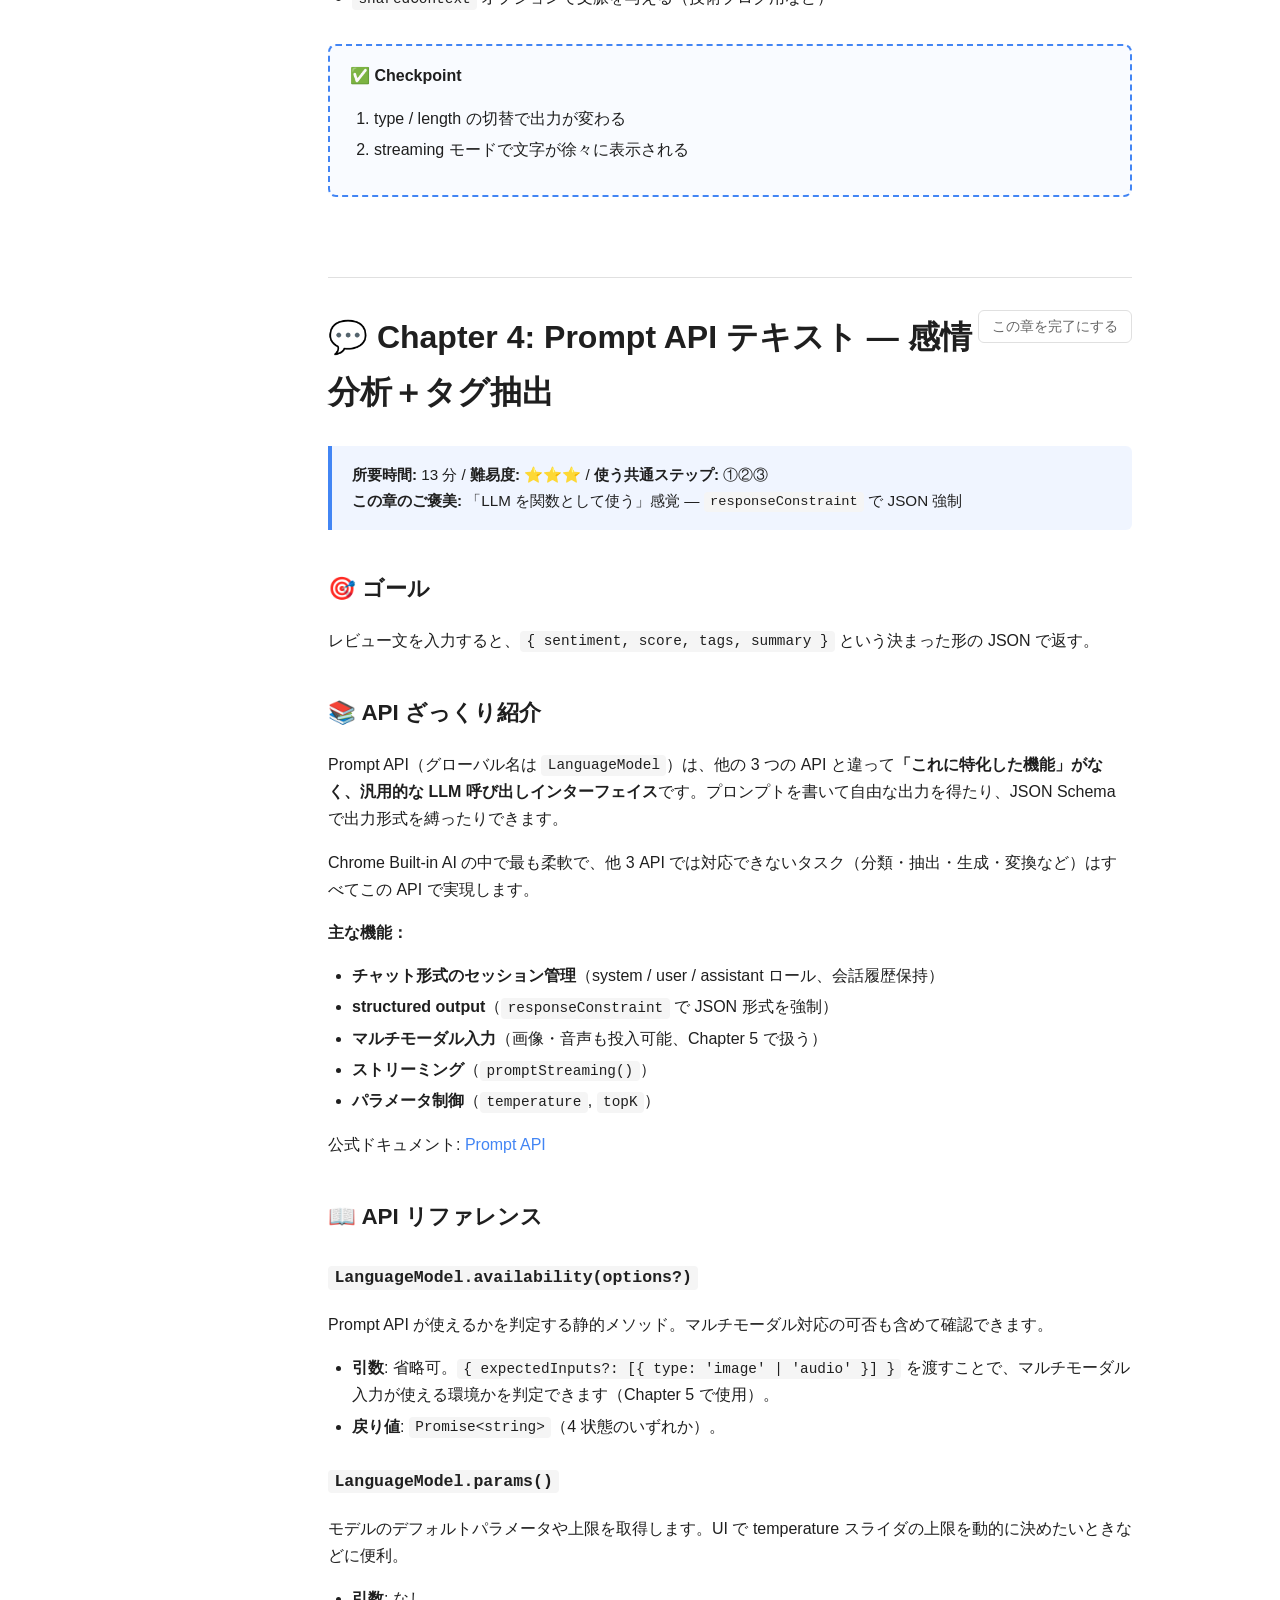
==== commit b83d3062: "Remove git clone from participant setup; recommend ZIP download only" ====
--- a/docs-site/index.html
+++ b/docs-site/index.html
@@ -41,12 +41,14 @@
         <h2>🚀 スターターを取得しよう</h2>
         <p>コードを書き始める前に、スターターキット（HTML/CSS/JS の骨格＋TODO コメント付き）をローカルに用意しましょう。</p>
 
-        <h3>方法 A: git clone（推奨）</h3>
-<pre><code>git clone https://github.com/yoichiro/io-extended-tokyo-2026.git
-cd io-extended-tokyo-2026</code></pre>
-
-        <h3>方法 B: ZIP ダウンロード</h3>
-        <p>git を使わない方は、<a href="https://github.com/yoichiro/io-extended-tokyo-2026/releases/latest" target="_blank" rel="noopener">GitHub Releases</a> から最新の ZIP をダウンロードし、任意の場所に展開してください。</p>
+        <h3>ZIP をダウンロードして展開</h3>
+        <p>以下のリンクから ZIP を取得し、任意の場所に展開してください：</p>
+        <p><a href="https://github.com/yoichiro/io-extended-tokyo-2026/archive/refs/heads/main.zip" target="_blank" rel="noopener"><strong>📥 スターター ZIP をダウンロード</strong></a></p>
+        <p>展開すると <code>starter/</code> フォルダが出てきます。この ZIP は <code>.gitattributes</code> のフィルタで <strong>参加者が触るファイルだけ</strong>に絞られています 🎁</p>
+
+        <div class="callout">
+          💡 <code>git clone</code> は使わないでください。全ファイル（模範解答含む）が落ちてくるので、答えが見えてしまいます 🙈
+        </div>
 
         <h3>Chrome で開く</h3>
         <p>ローカルサーバは不要です！<strong>Chrome 148 以降</strong>で <code>starter/index.html</code> をダブルクリック（または右クリック → 「このアプリケーションで開く」→ Chrome）して開くだけ 🎉</p>
@@ -88,7 +90,7 @@
         <div class="checkpoint">
           <strong>✅ Checkpoint</strong>
           <ol>
-            <li>スターターを clone or ZIP でローカルに取得した</li>
+            <li>スターター ZIP をダウンロードして任意の場所に展開した</li>
             <li><code>starter/index.html</code> を Chrome 148 以降でダブルクリックして開いた</li>
             <li>ヘッダの環境バッジが <strong>すべて <code>✅ available</code></strong> になっている</li>
             <li>共通の 3 ステップパターン（<code>availability</code> → <code>create</code> → 実行）と、availability の 4 状態を理解した</li>
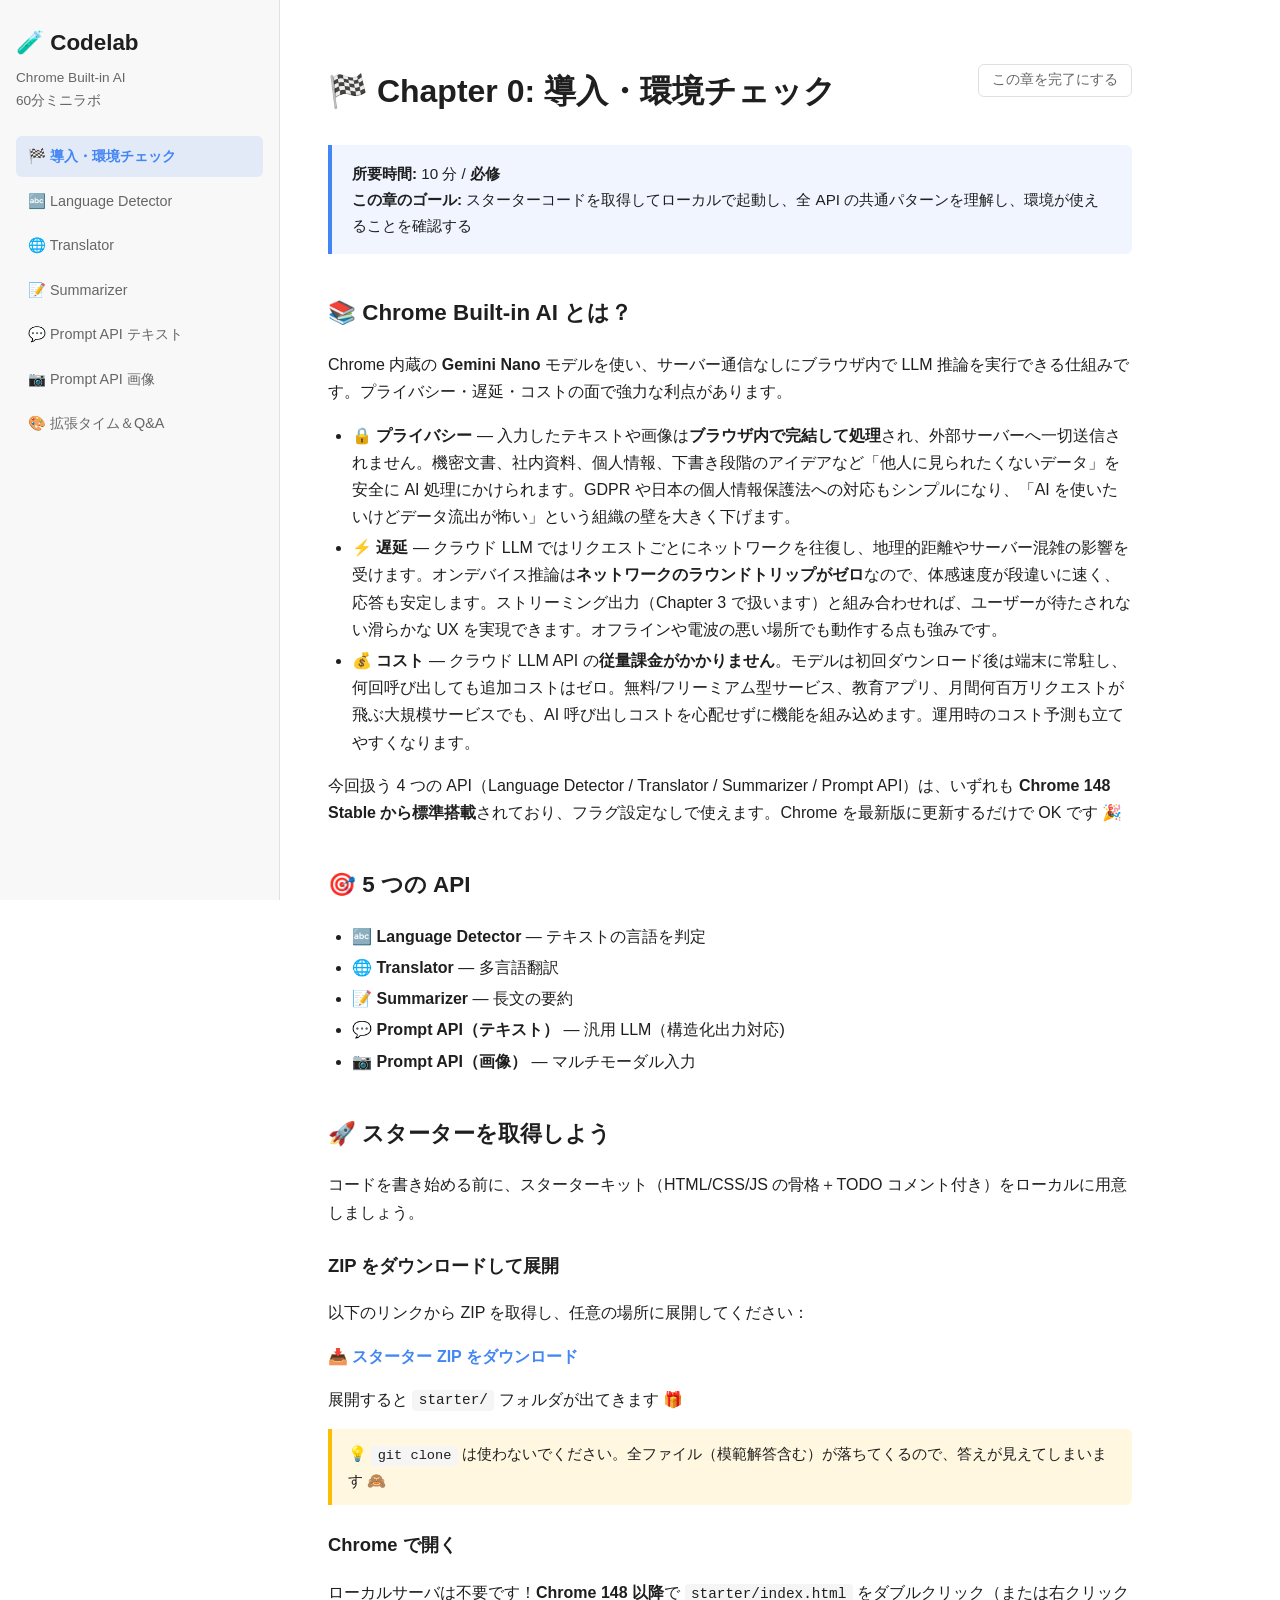
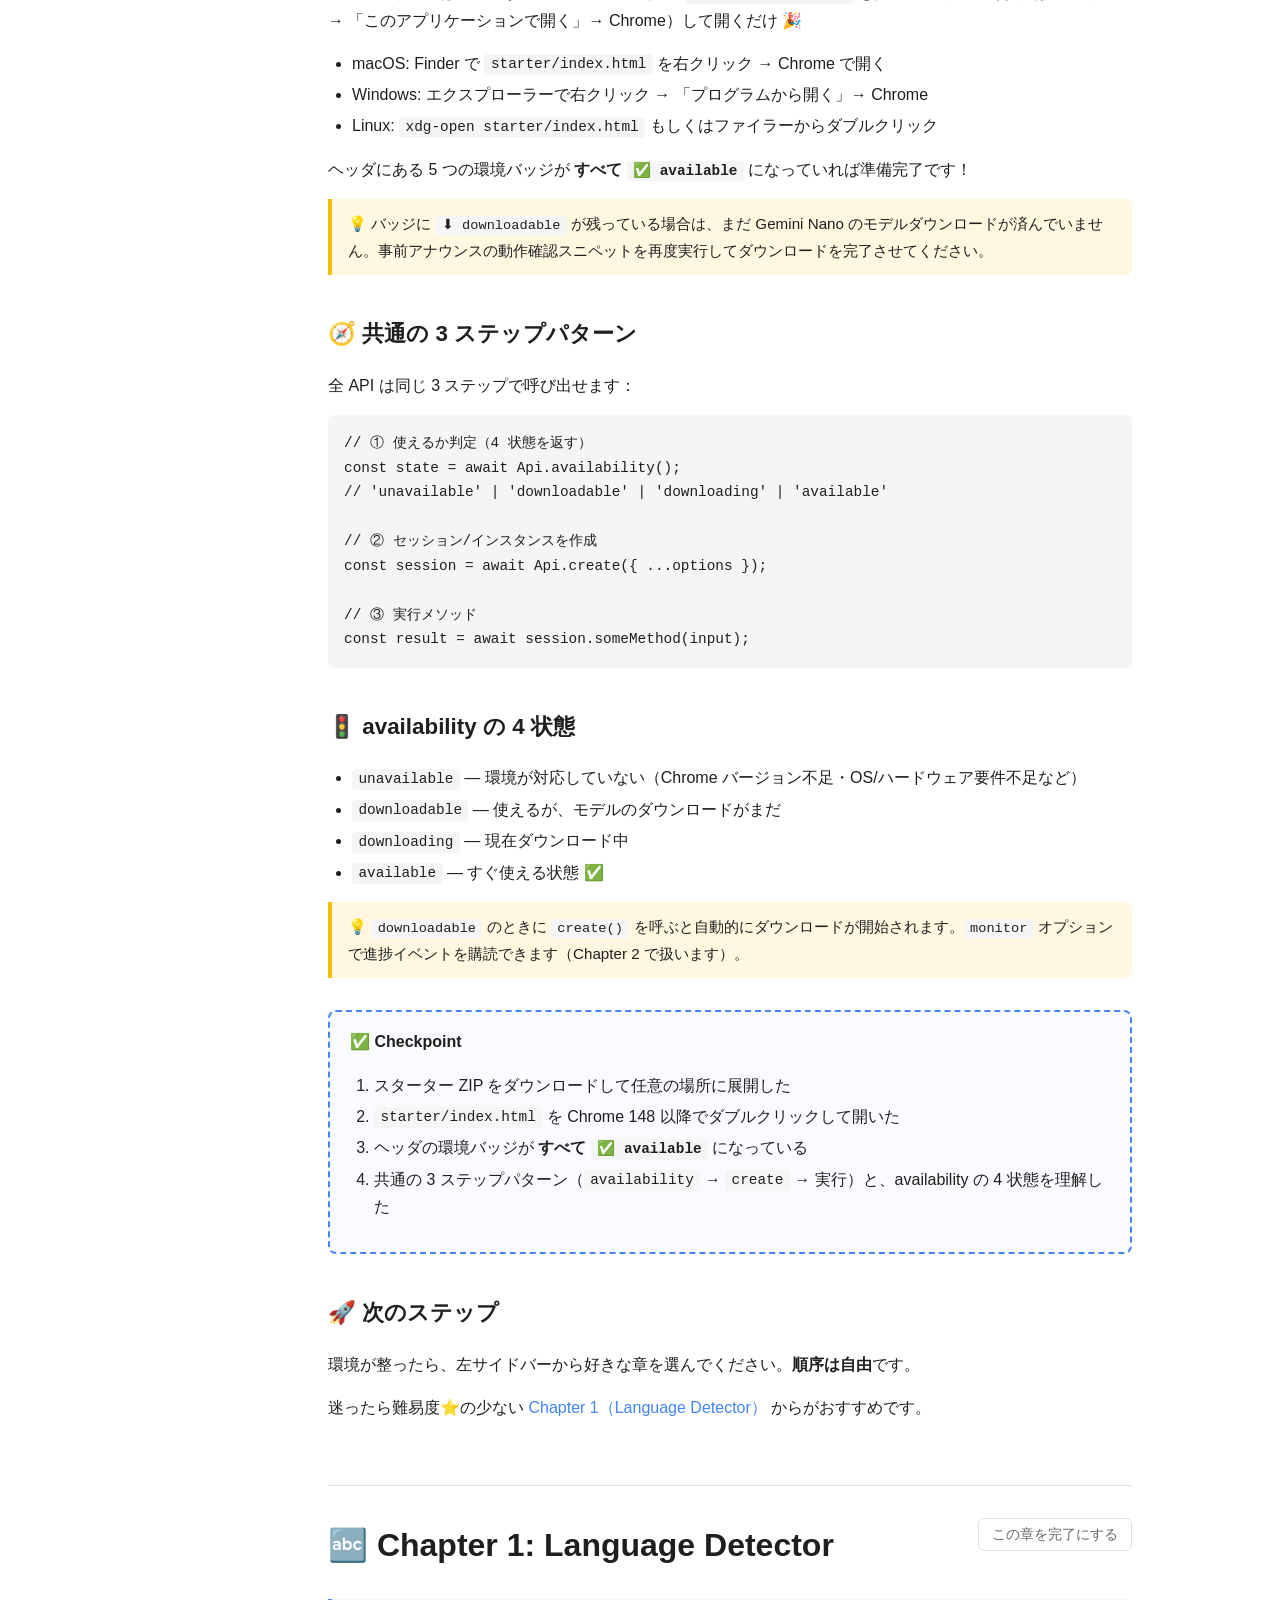
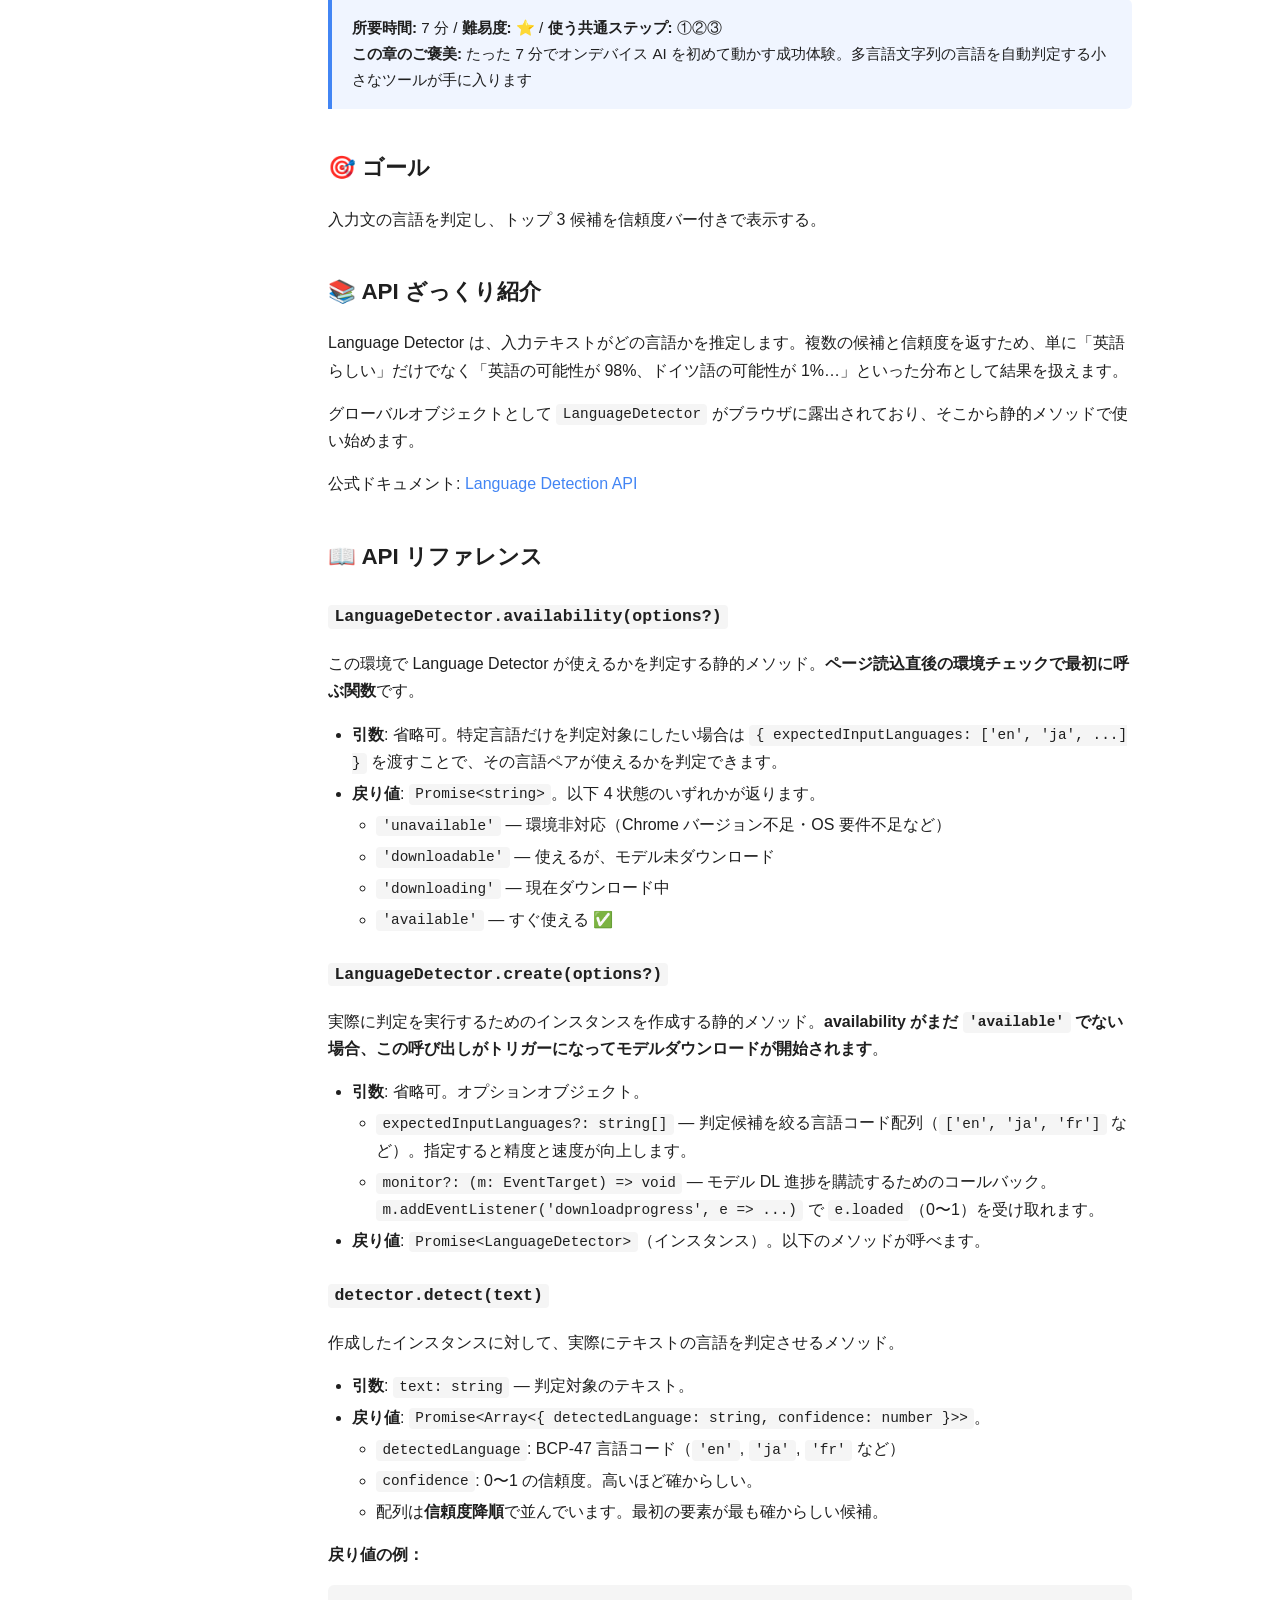
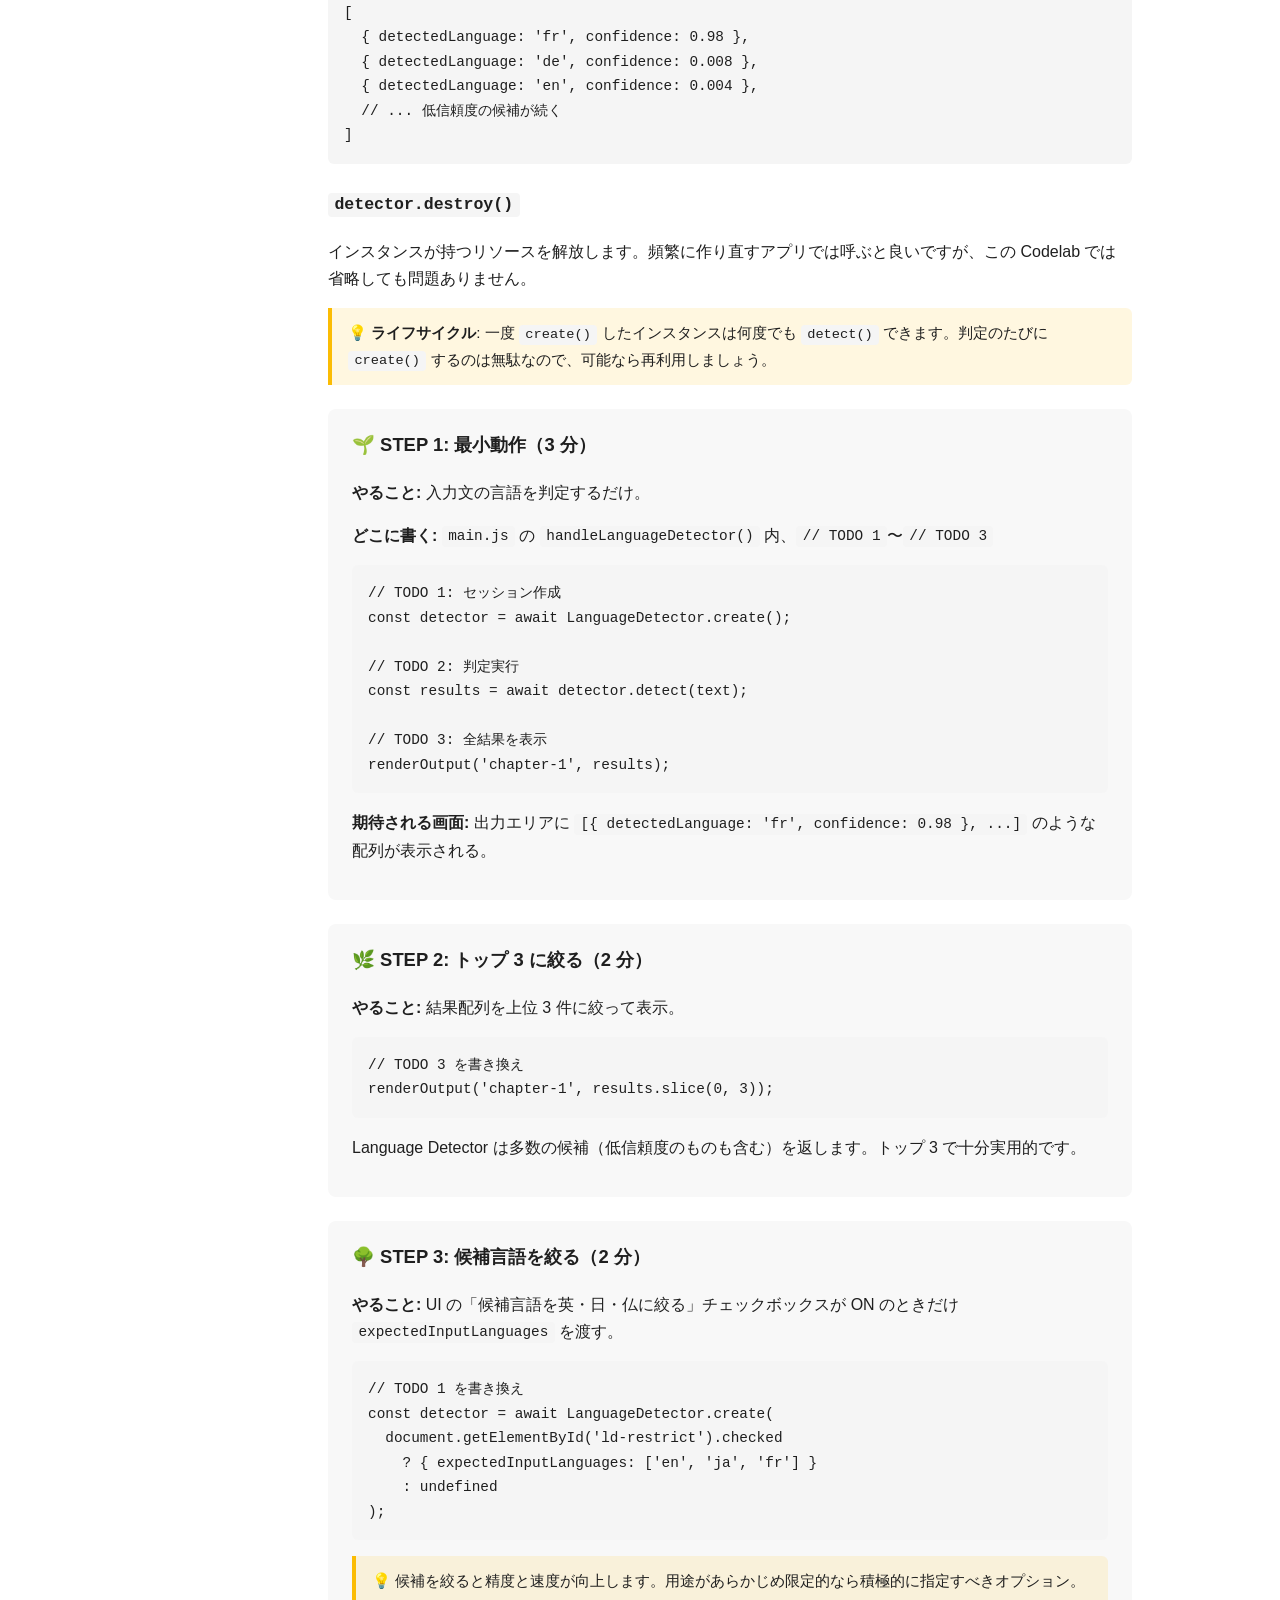
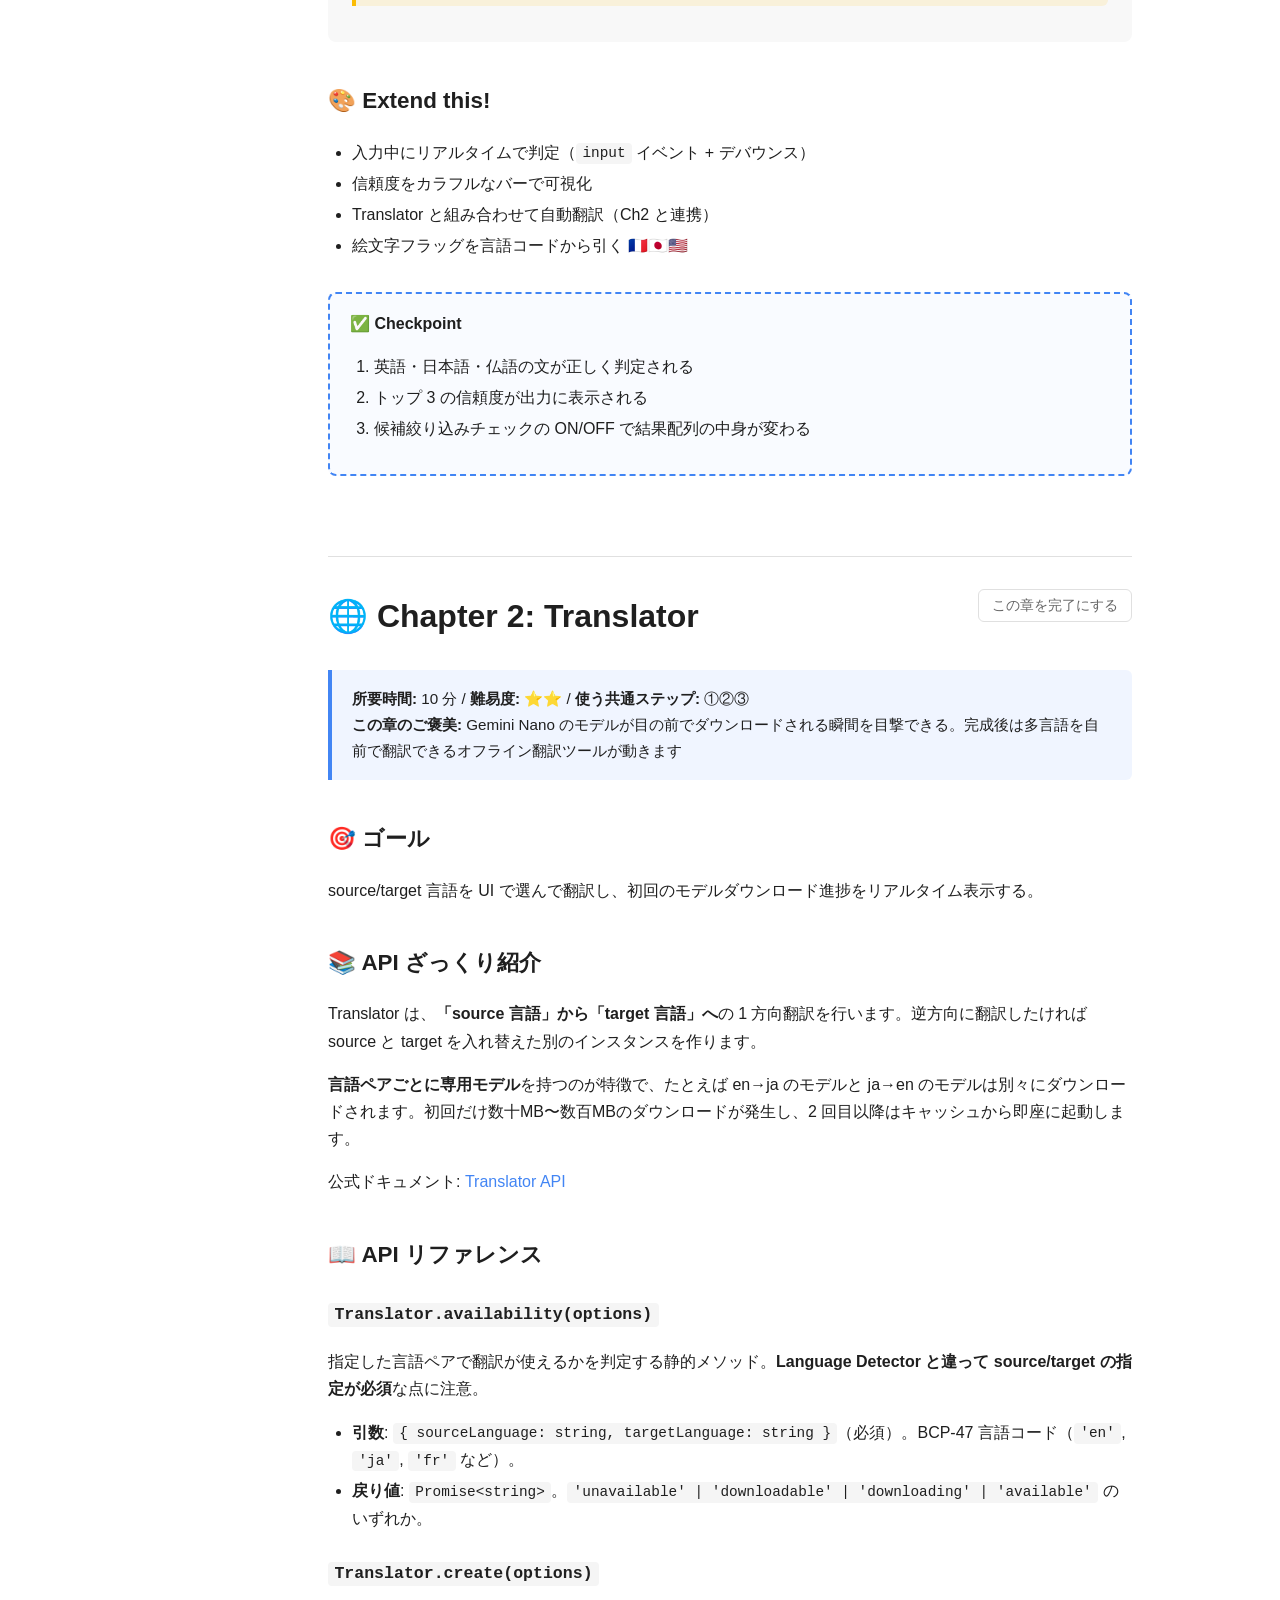
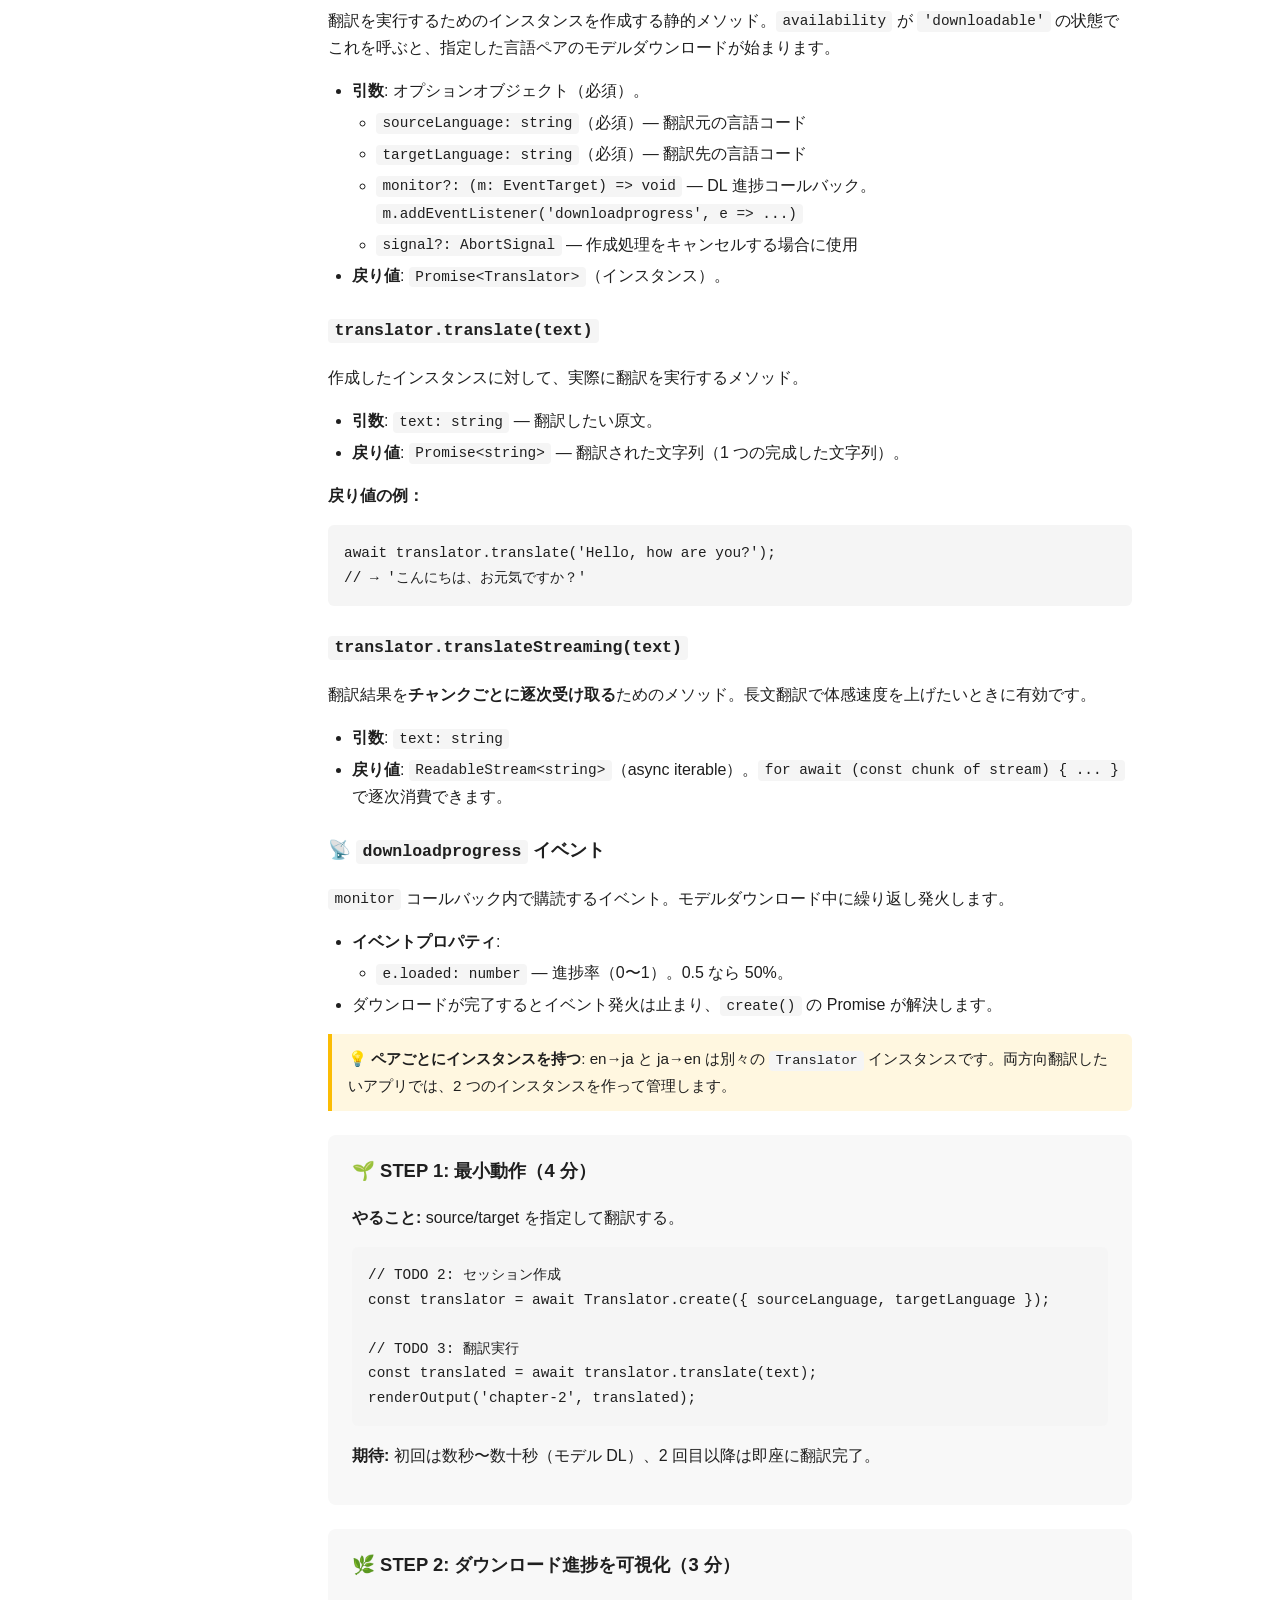
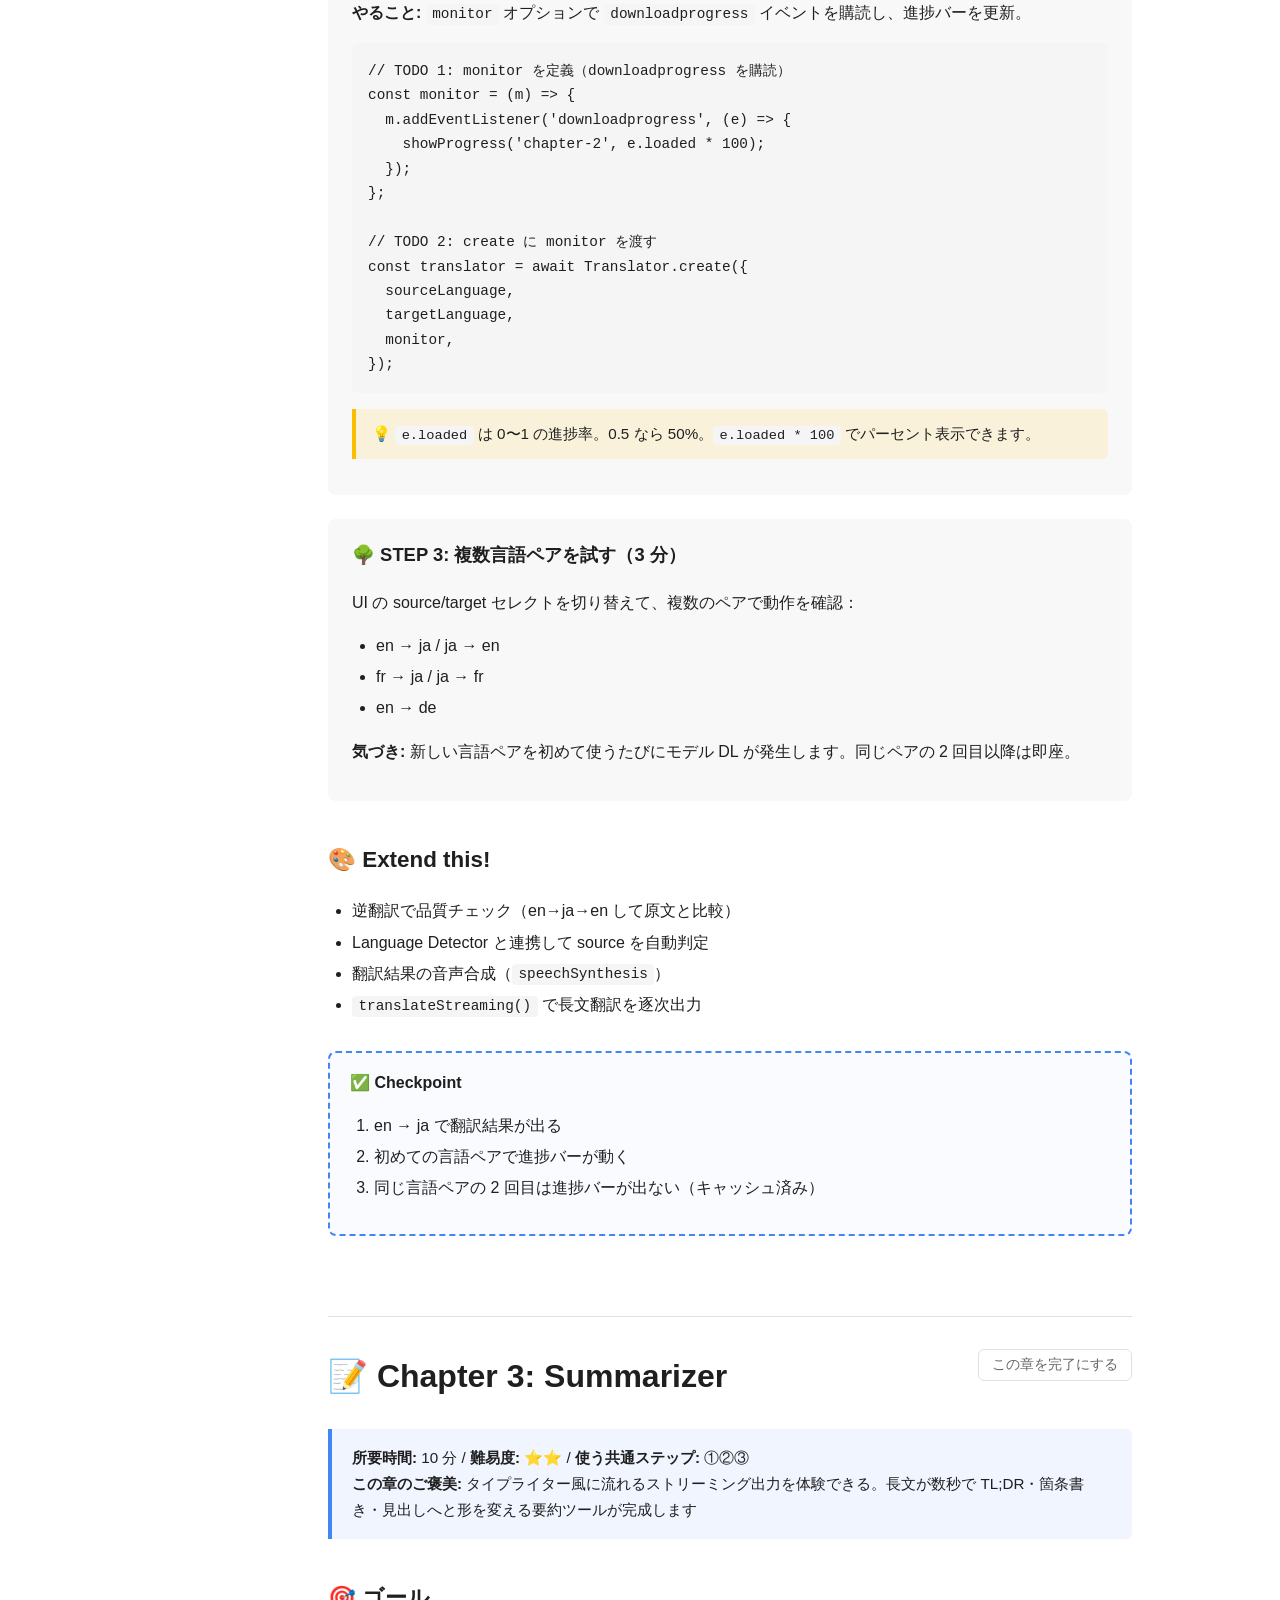
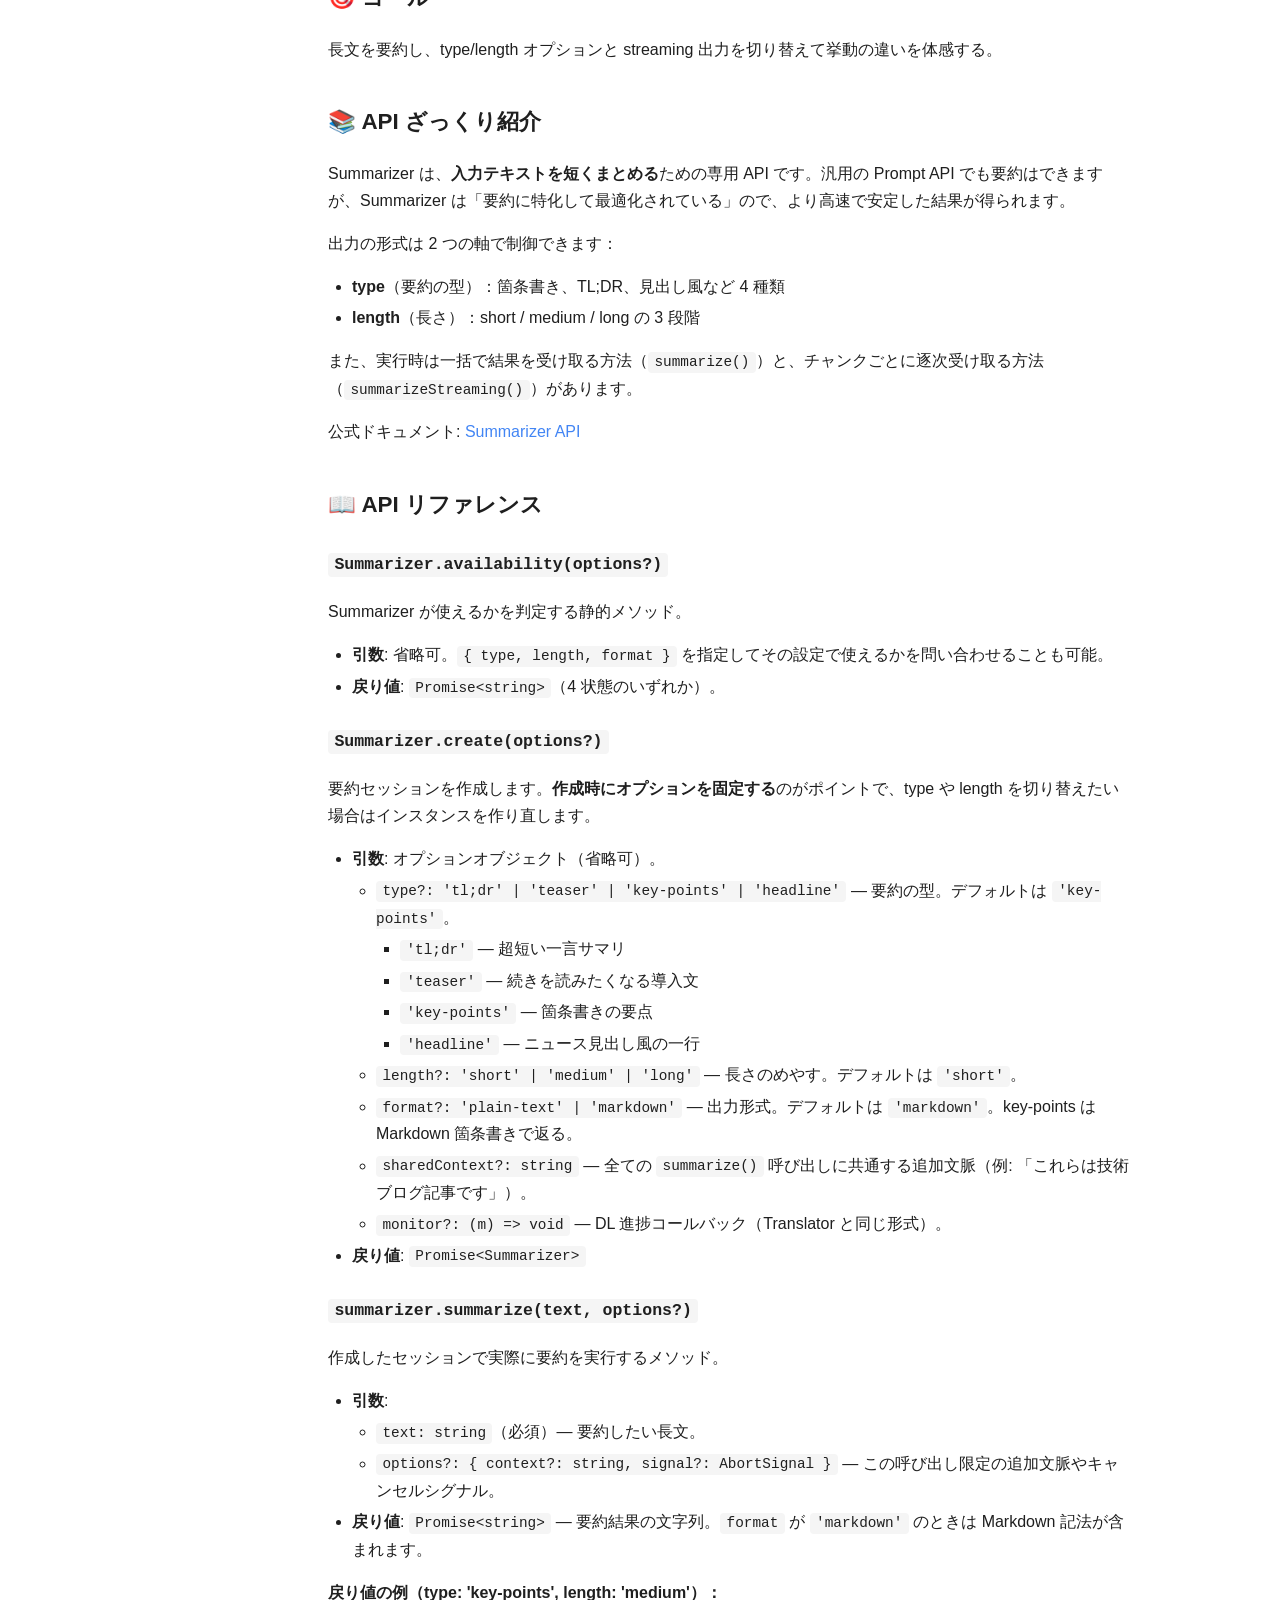
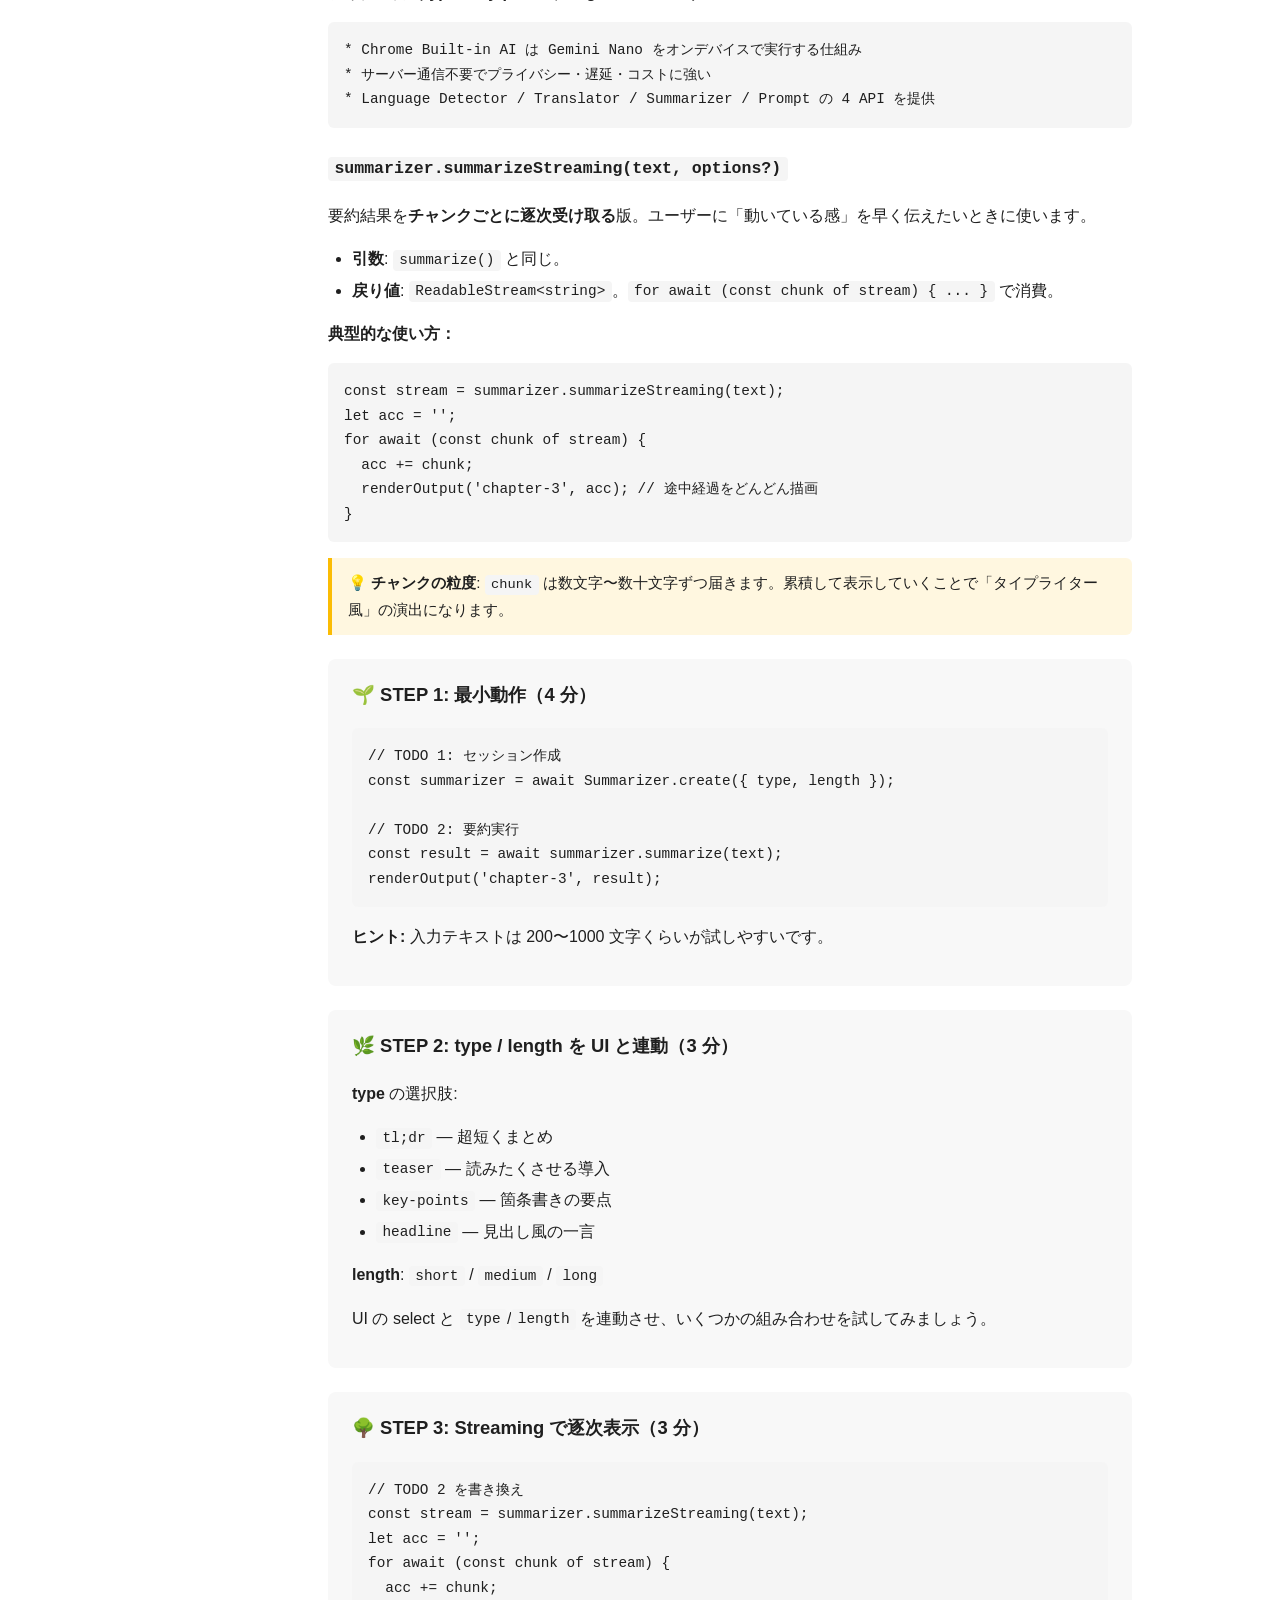
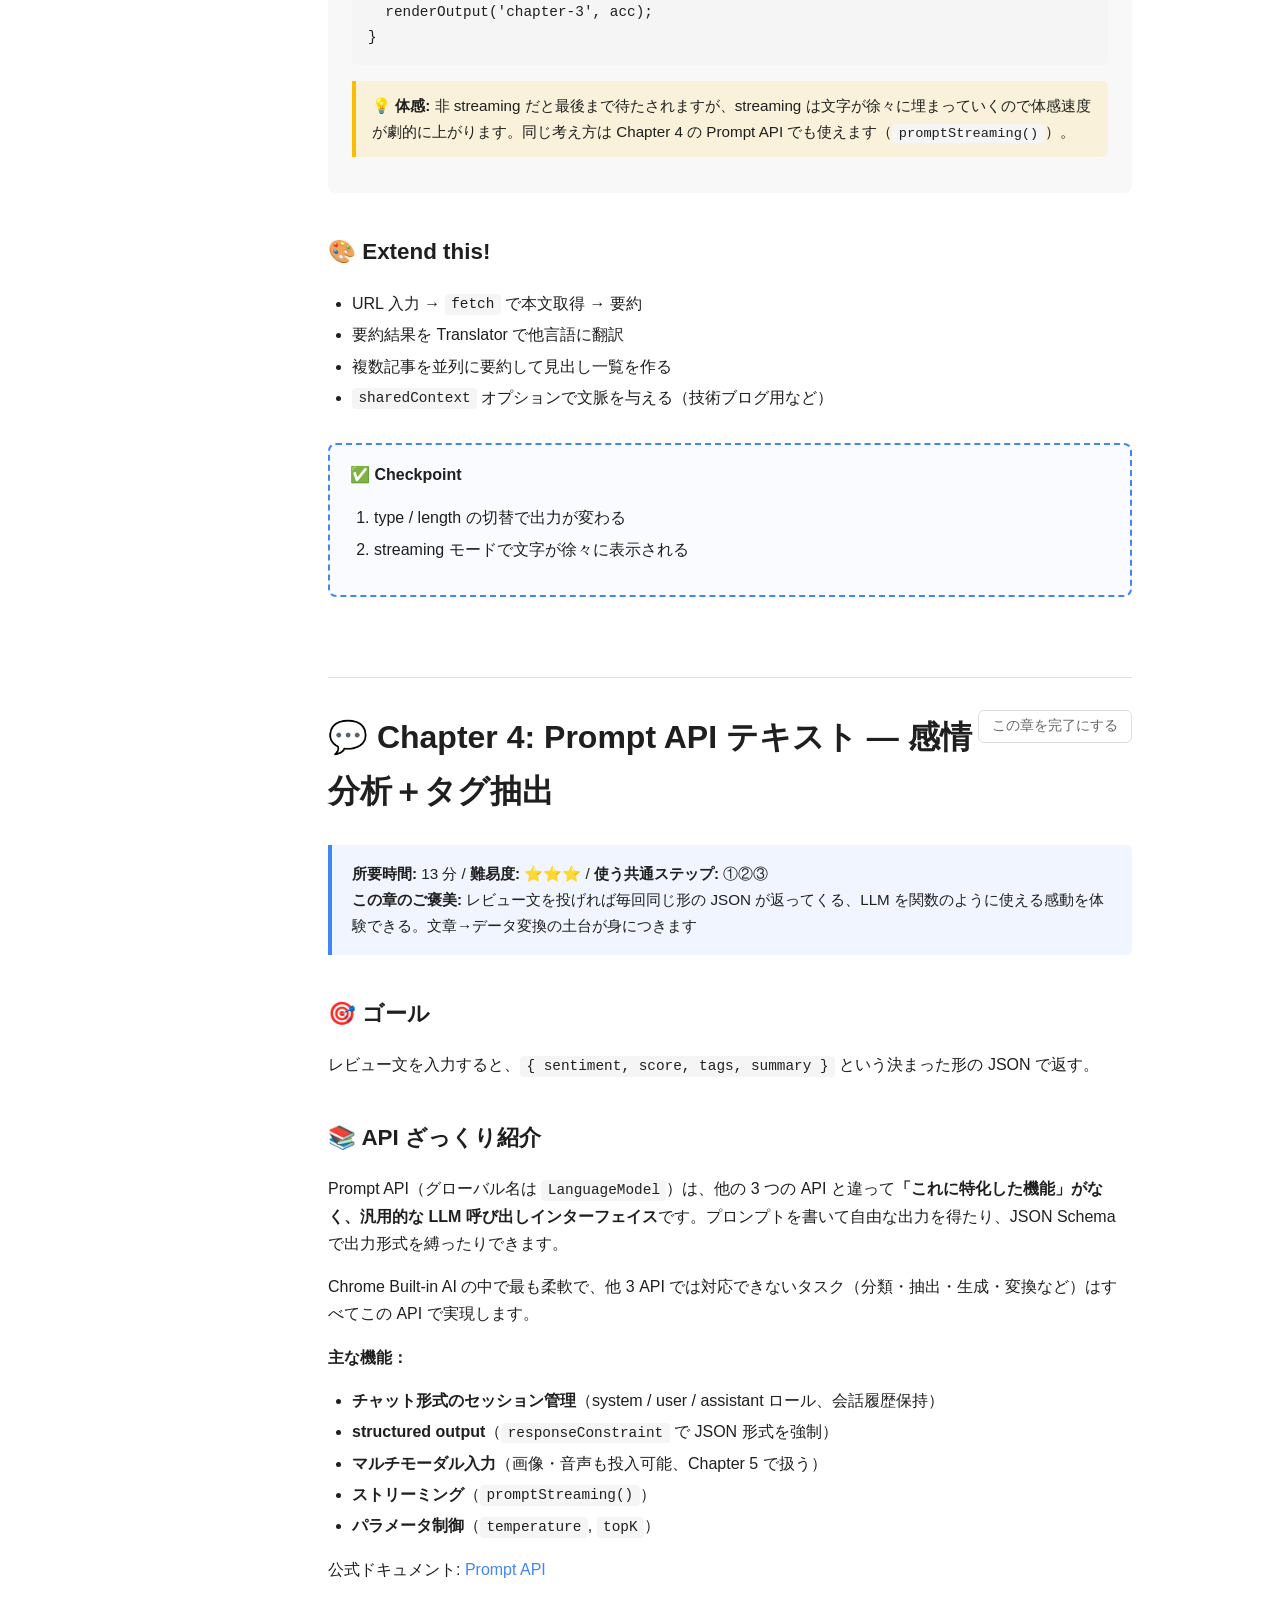
==== commit 2f90c07e: "Elaborate on Ch0 benefits and rewrite chapter rewards as participant gains" ====
--- a/docs-site/index.html
+++ b/docs-site/index.html
@@ -27,6 +27,13 @@
 
         <h2>📚 Chrome Built-in AI とは？</h2>
         <p>Chrome 内蔵の <strong>Gemini Nano</strong> モデルを使い、サーバー通信なしにブラウザ内で LLM 推論を実行できる仕組みです。プライバシー・遅延・コストの面で強力な利点があります。</p>
+
+        <ul>
+          <li>🔒 <strong>プライバシー</strong> — 入力したテキストや画像は<strong>ブラウザ内で完結して処理</strong>され、外部サーバーへ一切送信されません。機密文書、社内資料、個人情報、下書き段階のアイデアなど「他人に見られたくないデータ」を安全に AI 処理にかけられます。GDPR や日本の個人情報保護法への対応もシンプルになり、「AI を使いたいけどデータ流出が怖い」という組織の壁を大きく下げます。</li>
+          <li>⚡ <strong>遅延</strong> — クラウド LLM ではリクエストごとにネットワークを往復し、地理的距離やサーバー混雑の影響を受けます。オンデバイス推論は<strong>ネットワークのラウンドトリップがゼロ</strong>なので、体感速度が段違いに速く、応答も安定します。ストリーミング出力（Chapter 3 で扱います）と組み合わせれば、ユーザーが待たされない滑らかな UX を実現できます。オフラインや電波の悪い場所でも動作する点も強みです。</li>
+          <li>💰 <strong>コスト</strong> — クラウド LLM API の<strong>従量課金がかかりません</strong>。モデルは初回ダウンロード後は端末に常駐し、何回呼び出しても追加コストはゼロ。無料/フリーミアム型サービス、教育アプリ、月間何百万リクエストが飛ぶ大規模サービスでも、AI 呼び出しコストを心配せずに機能を組み込めます。運用時のコスト予測も立てやすくなります。</li>
+        </ul>
+
         <p>今回扱う 4 つの API（Language Detector / Translator / Summarizer / Prompt API）は、いずれも <strong>Chrome 148 Stable から標準搭載</strong>されており、フラグ設定なしで使えます。Chrome を最新版に更新するだけで OK です 🎉</p>
 
         <h2>🎯 5 つの API</h2>
@@ -44,7 +51,7 @@
         <h3>ZIP をダウンロードして展開</h3>
         <p>以下のリンクから ZIP を取得し、任意の場所に展開してください：</p>
         <p><a href="https://github.com/yoichiro/io-extended-tokyo-2026/archive/refs/heads/main.zip" target="_blank" rel="noopener"><strong>📥 スターター ZIP をダウンロード</strong></a></p>
-        <p>展開すると <code>starter/</code> フォルダが出てきます。この ZIP は <code>.gitattributes</code> のフィルタで <strong>参加者が触るファイルだけ</strong>に絞られています 🎁</p>
+        <p>展開すると <code>starter/</code> フォルダが出てきます 🎁</p>
 
         <div class="callout">
           💡 <code>git clone</code> は使わないでください。全ファイル（模範解答含む）が落ちてくるので、答えが見えてしまいます 🙈
@@ -107,7 +114,7 @@
 
         <div class="meta-card">
           <strong>所要時間:</strong> 7 分 / <strong>難易度:</strong> ⭐️ / <strong>使う共通ステップ:</strong> ①②③<br>
-          <strong>この章のご褒美:</strong> <code>availability</code> の 4 状態を最も分かりやすく体験
+          <strong>この章のご褒美:</strong> たった 7 分でオンデバイス AI を初めて動かす成功体験。多言語文字列の言語を自動判定する小さなツールが手に入ります
         </div>
 
         <h2>🎯 ゴール</h2>
@@ -233,7 +240,7 @@
 
         <div class="meta-card">
           <strong>所要時間:</strong> 10 分 / <strong>難易度:</strong> ⭐️⭐️ / <strong>使う共通ステップ:</strong> ①②③<br>
-          <strong>この章のご褒美:</strong> モデル DL 進捗を <code>downloadprogress</code> イベントで可視化
+          <strong>この章のご褒美:</strong> Gemini Nano のモデルが目の前でダウンロードされる瞬間を目撃できる。完成後は多言語を自前で翻訳できるオフライン翻訳ツールが動きます
         </div>
 
         <h2>🎯 ゴール</h2>
@@ -366,7 +373,7 @@
 
         <div class="meta-card">
           <strong>所要時間:</strong> 10 分 / <strong>難易度:</strong> ⭐️⭐️ / <strong>使う共通ステップ:</strong> ①②③<br>
-          <strong>この章のご褒美:</strong> <code>summarizeStreaming()</code> でリアルタイム出力を体験
+          <strong>この章のご褒美:</strong> タイプライター風に流れるストリーミング出力を体験できる。長文が数秒で TL;DR・箇条書き・見出しへと形を変える要約ツールが完成します
         </div>
 
         <h2>🎯 ゴール</h2>
@@ -507,7 +514,7 @@
 
         <div class="meta-card">
           <strong>所要時間:</strong> 13 分 / <strong>難易度:</strong> ⭐️⭐️⭐️ / <strong>使う共通ステップ:</strong> ①②③<br>
-          <strong>この章のご褒美:</strong> 「LLM を関数として使う」感覚 — <code>responseConstraint</code> で JSON 強制
+          <strong>この章のご褒美:</strong> レビュー文を投げれば毎回同じ形の JSON が返ってくる、LLM を関数のように使える感動を体験できる。文章→データ変換の土台が身につきます
         </div>
 
         <h2>🎯 ゴール</h2>
@@ -699,7 +706,7 @@
 
         <div class="meta-card">
           <strong>所要時間:</strong> 10 分 / <strong>難易度:</strong> ⭐️⭐️⭐️ / <strong>使う共通ステップ:</strong> ①②③<br>
-          <strong>この章のご褒美:</strong> マルチモーダル × structured output の合わせ技
+          <strong>この章のご褒美:</strong> 名刺画像から数秒で連絡先データが JSON になって返ってくる、名刺スキャナが完成します。撮った画像を AI に "見せる" マルチモーダル技術が手に入ります
         </div>
 
         <h2>🎯 ゴール</h2>
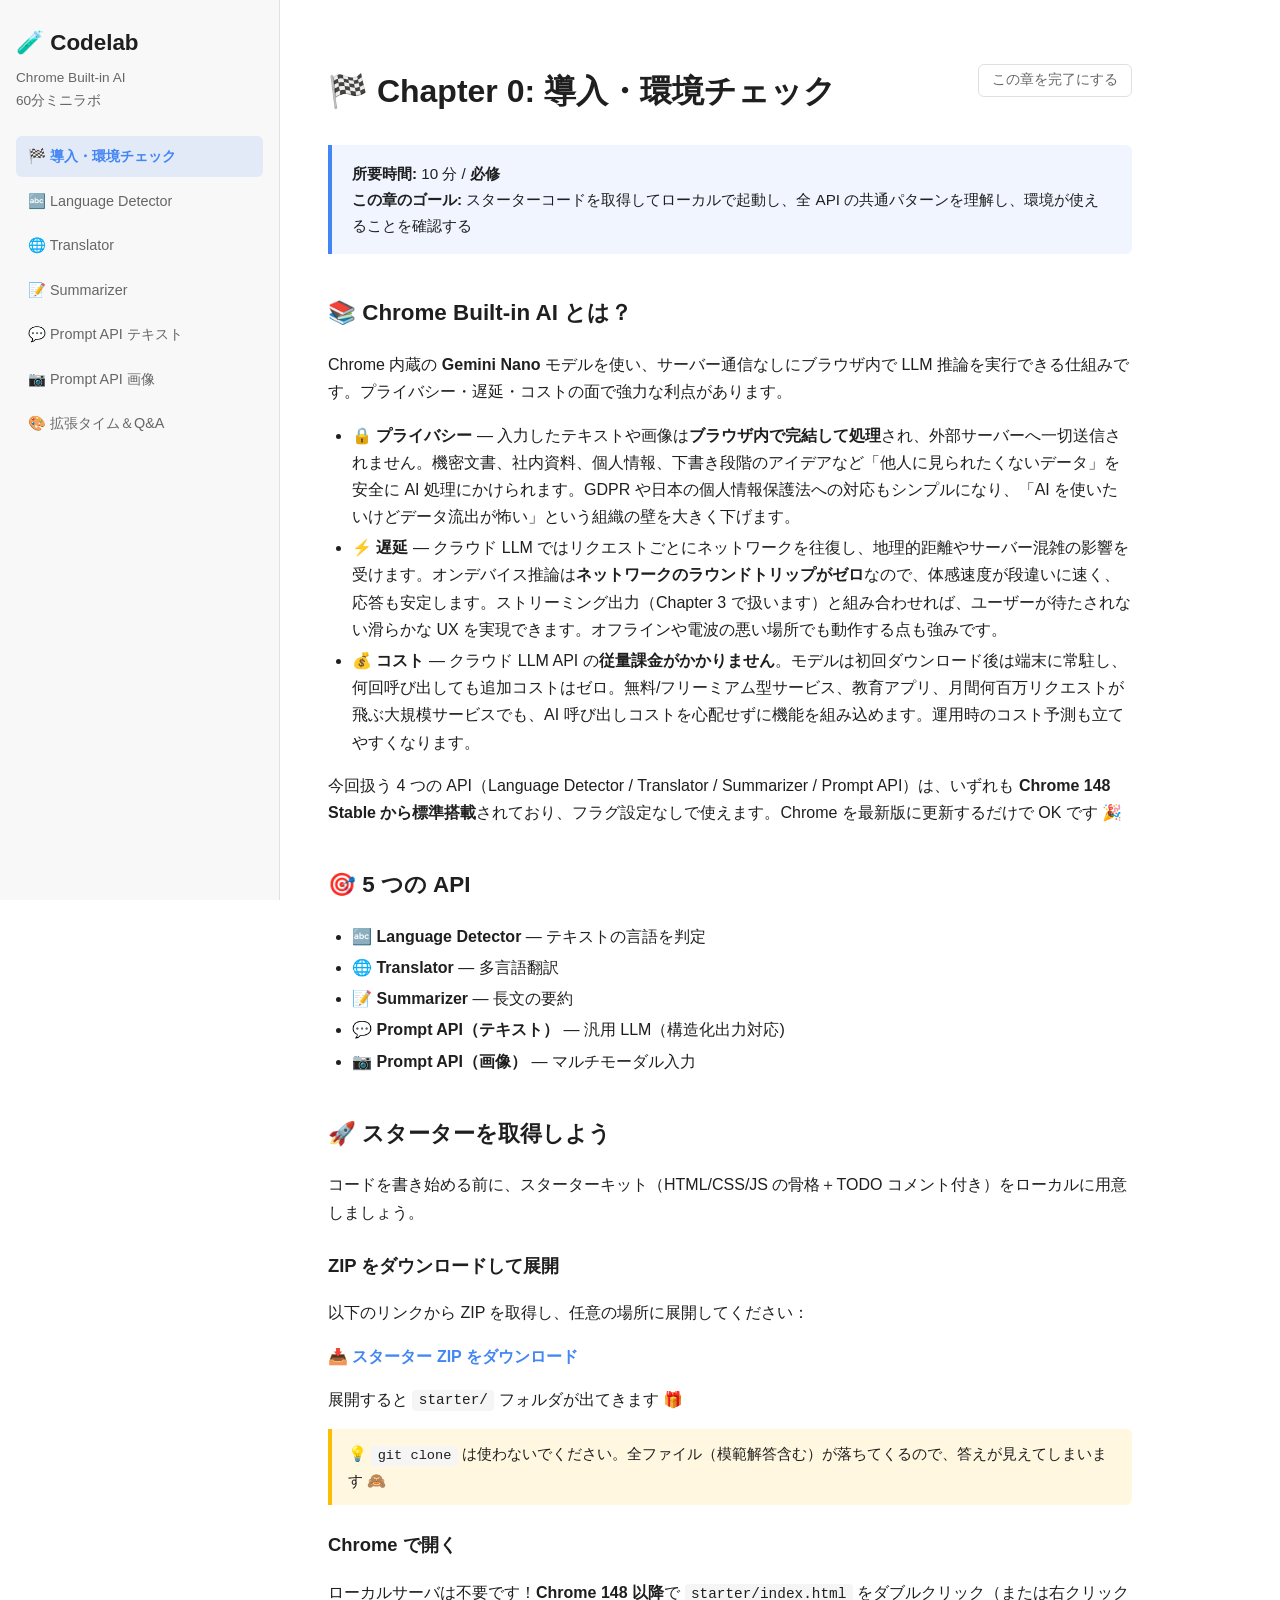
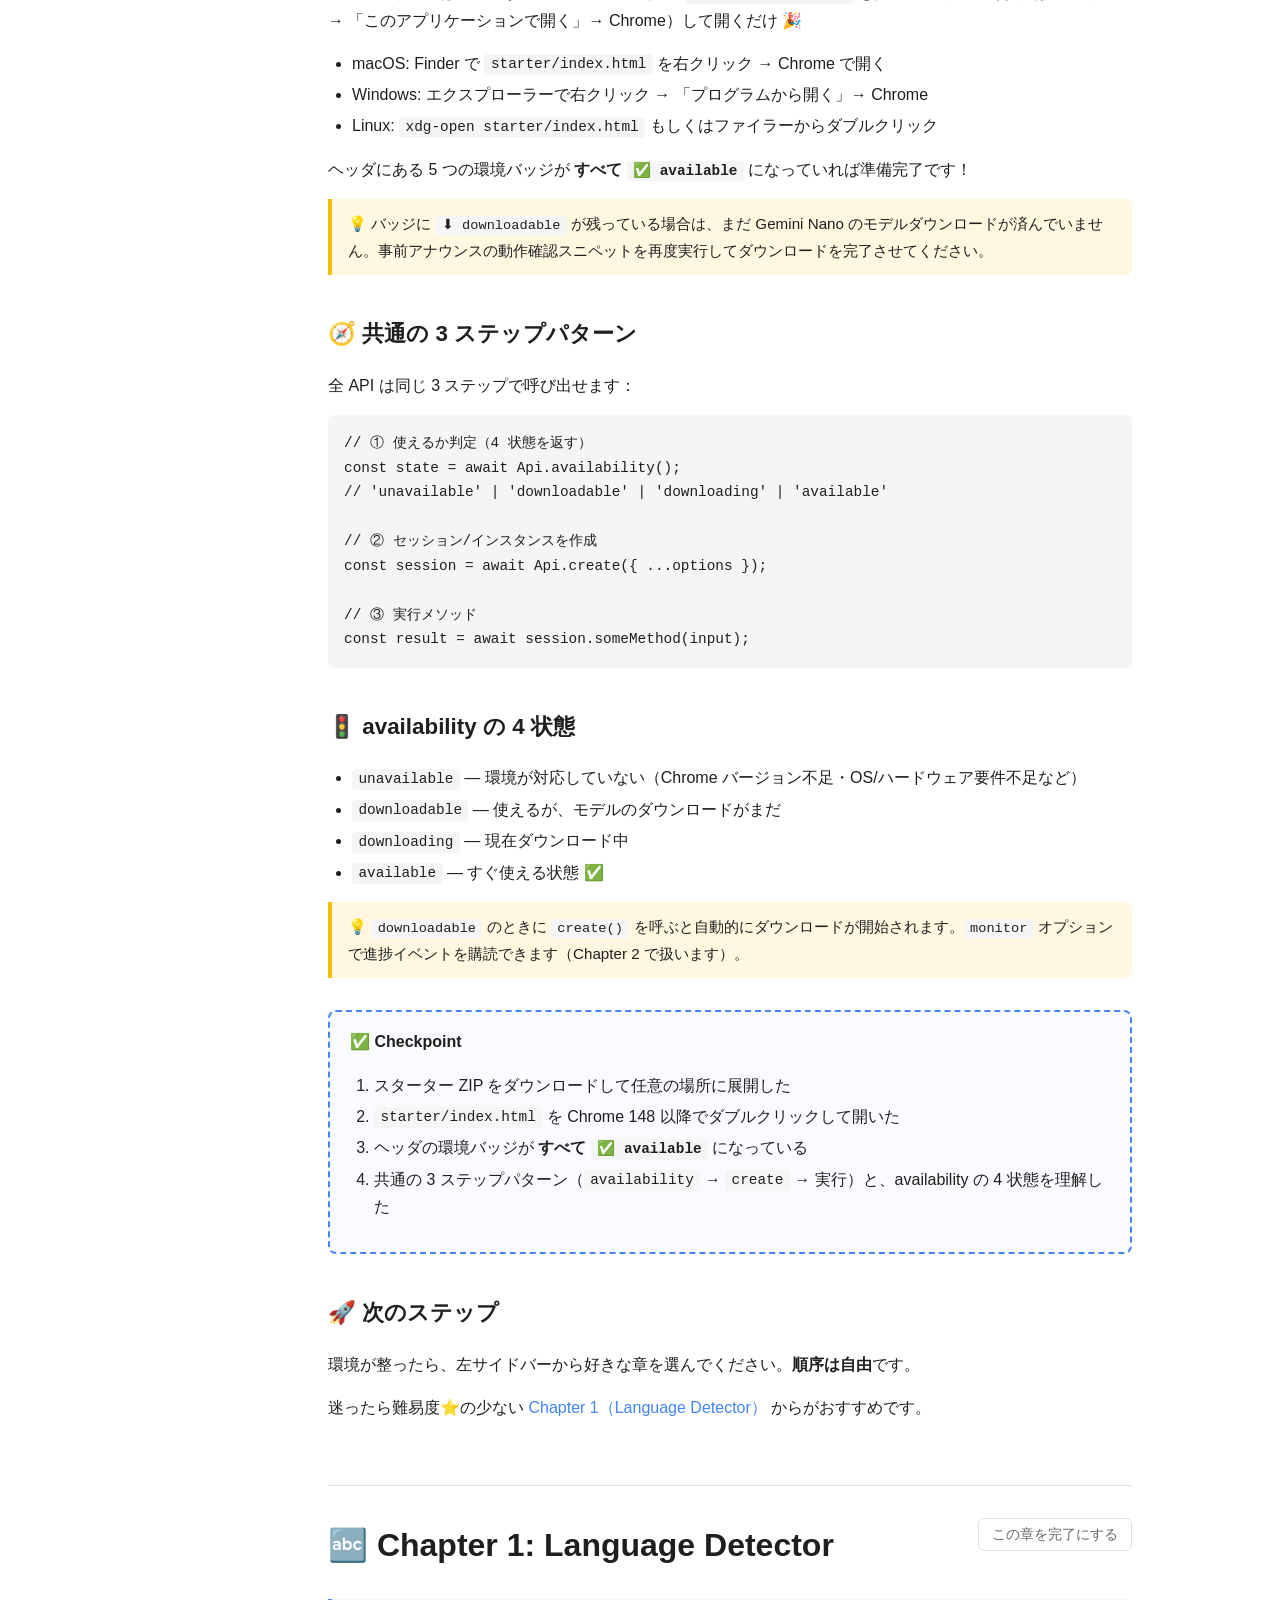
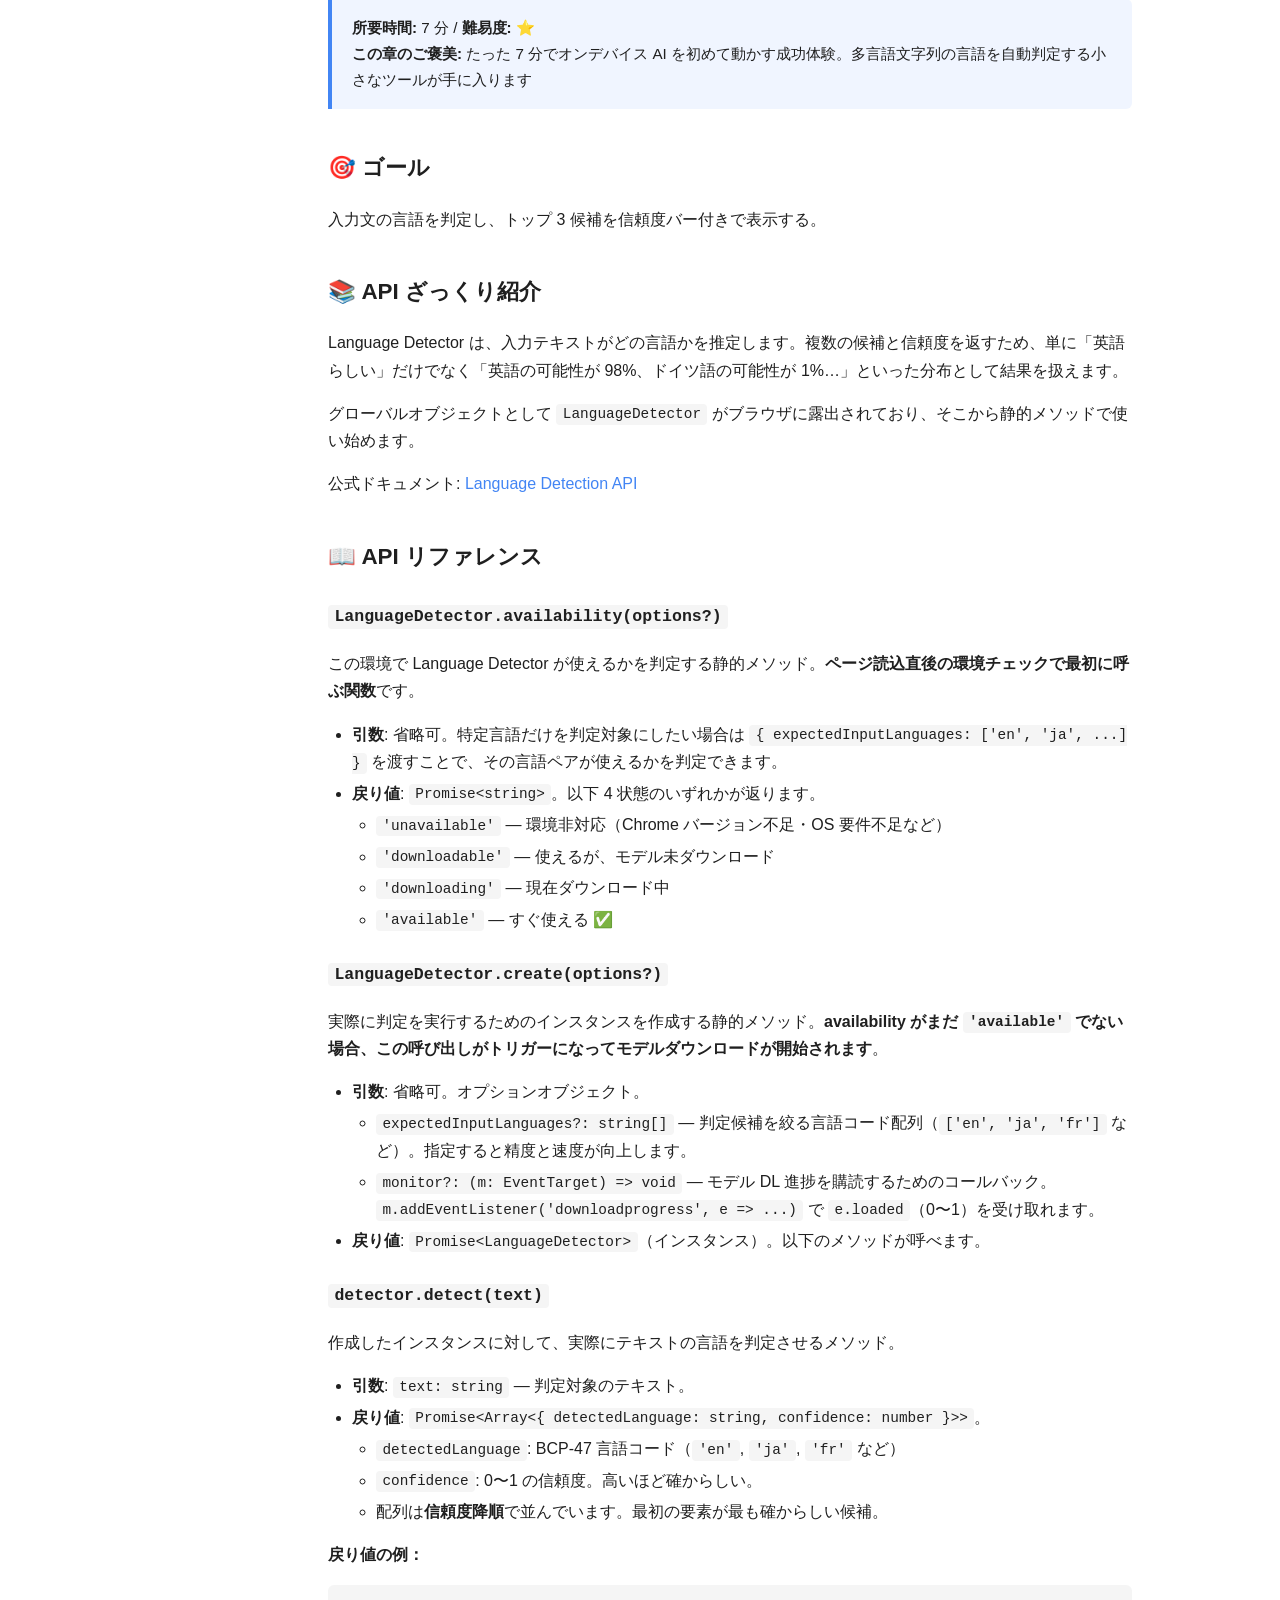
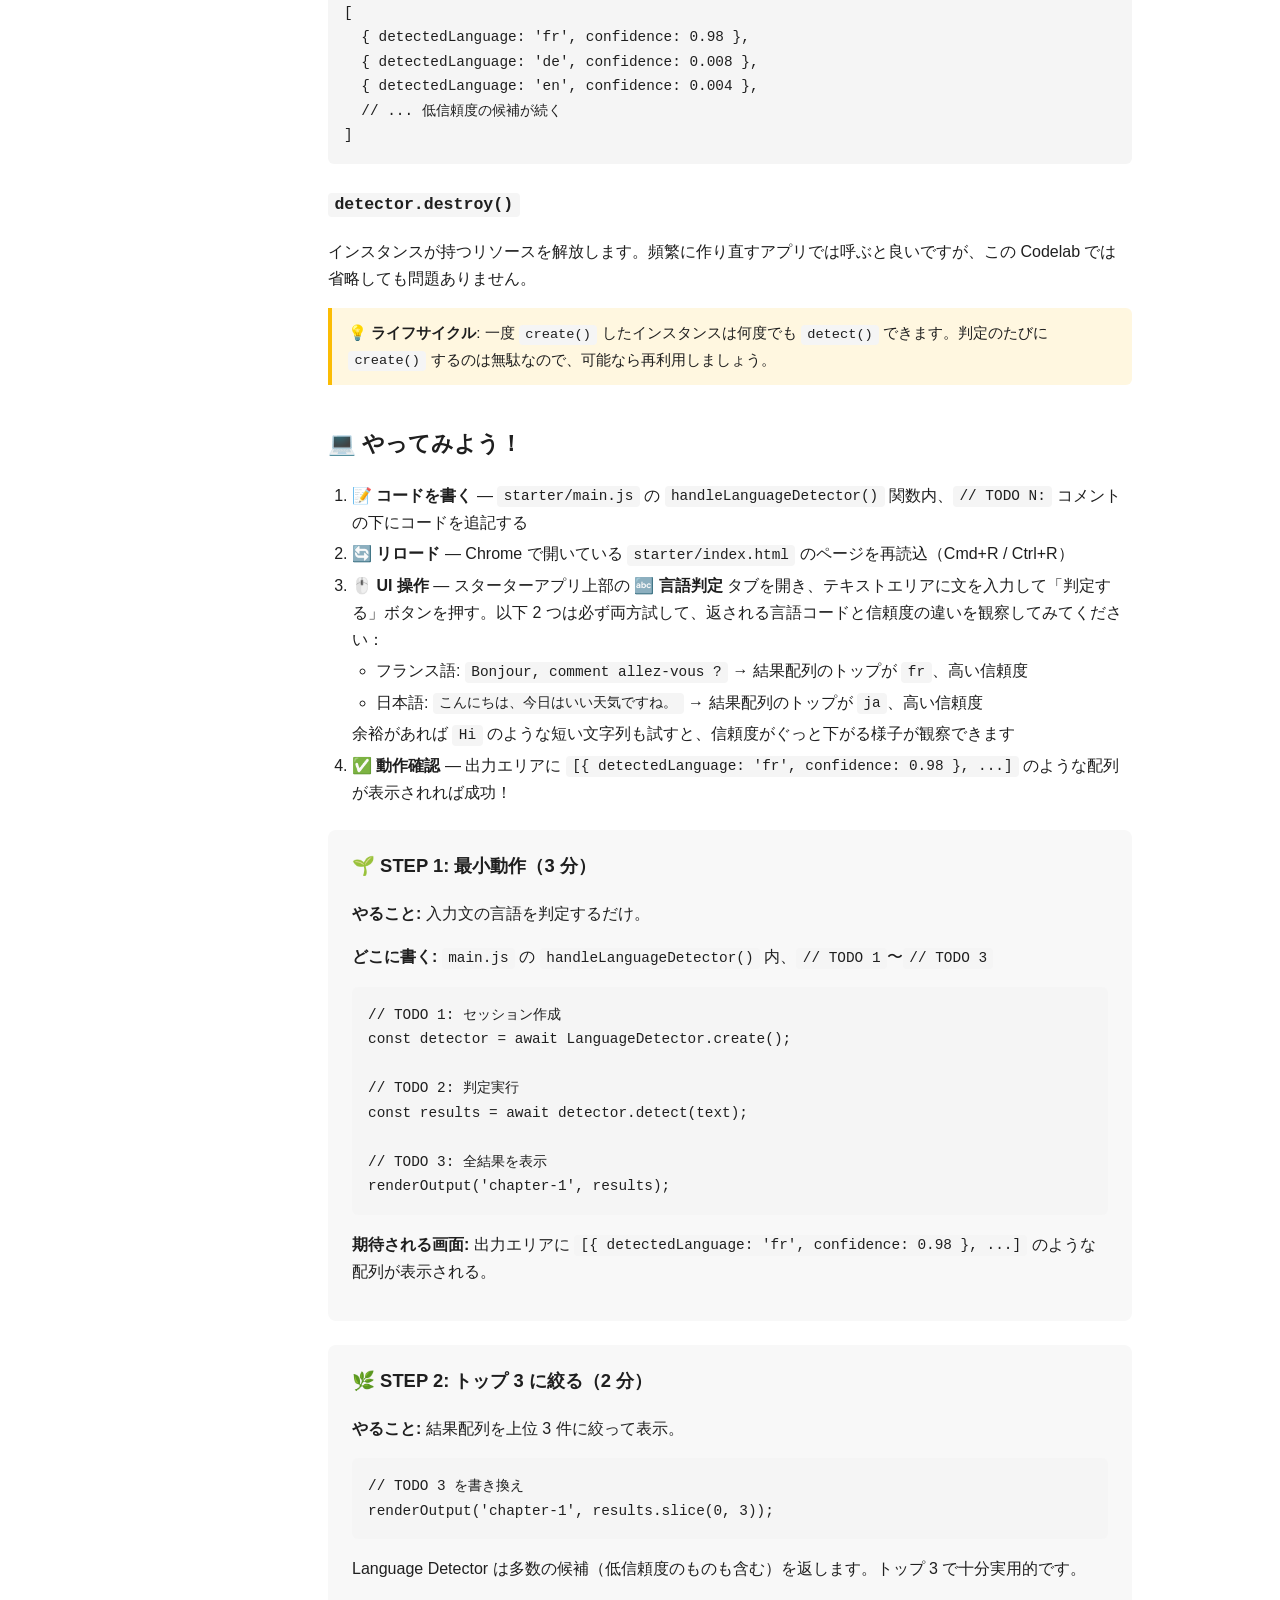
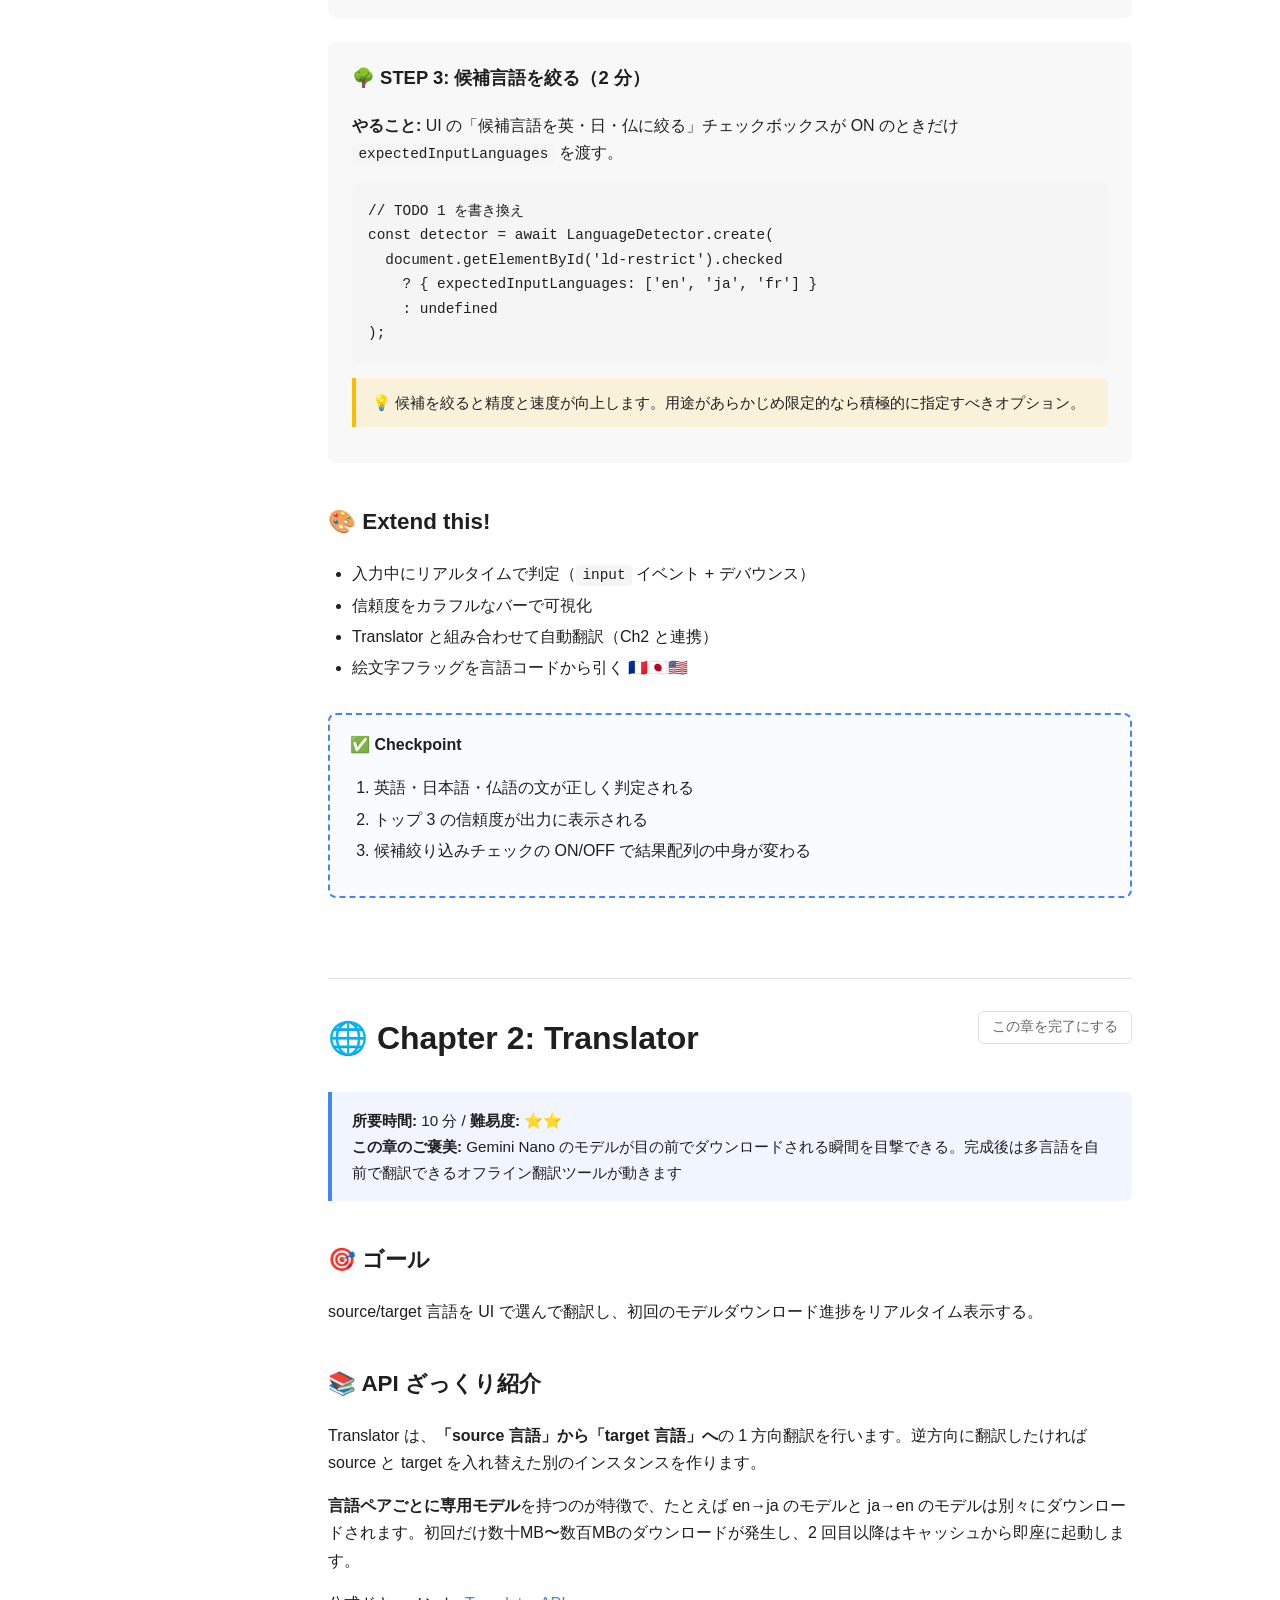
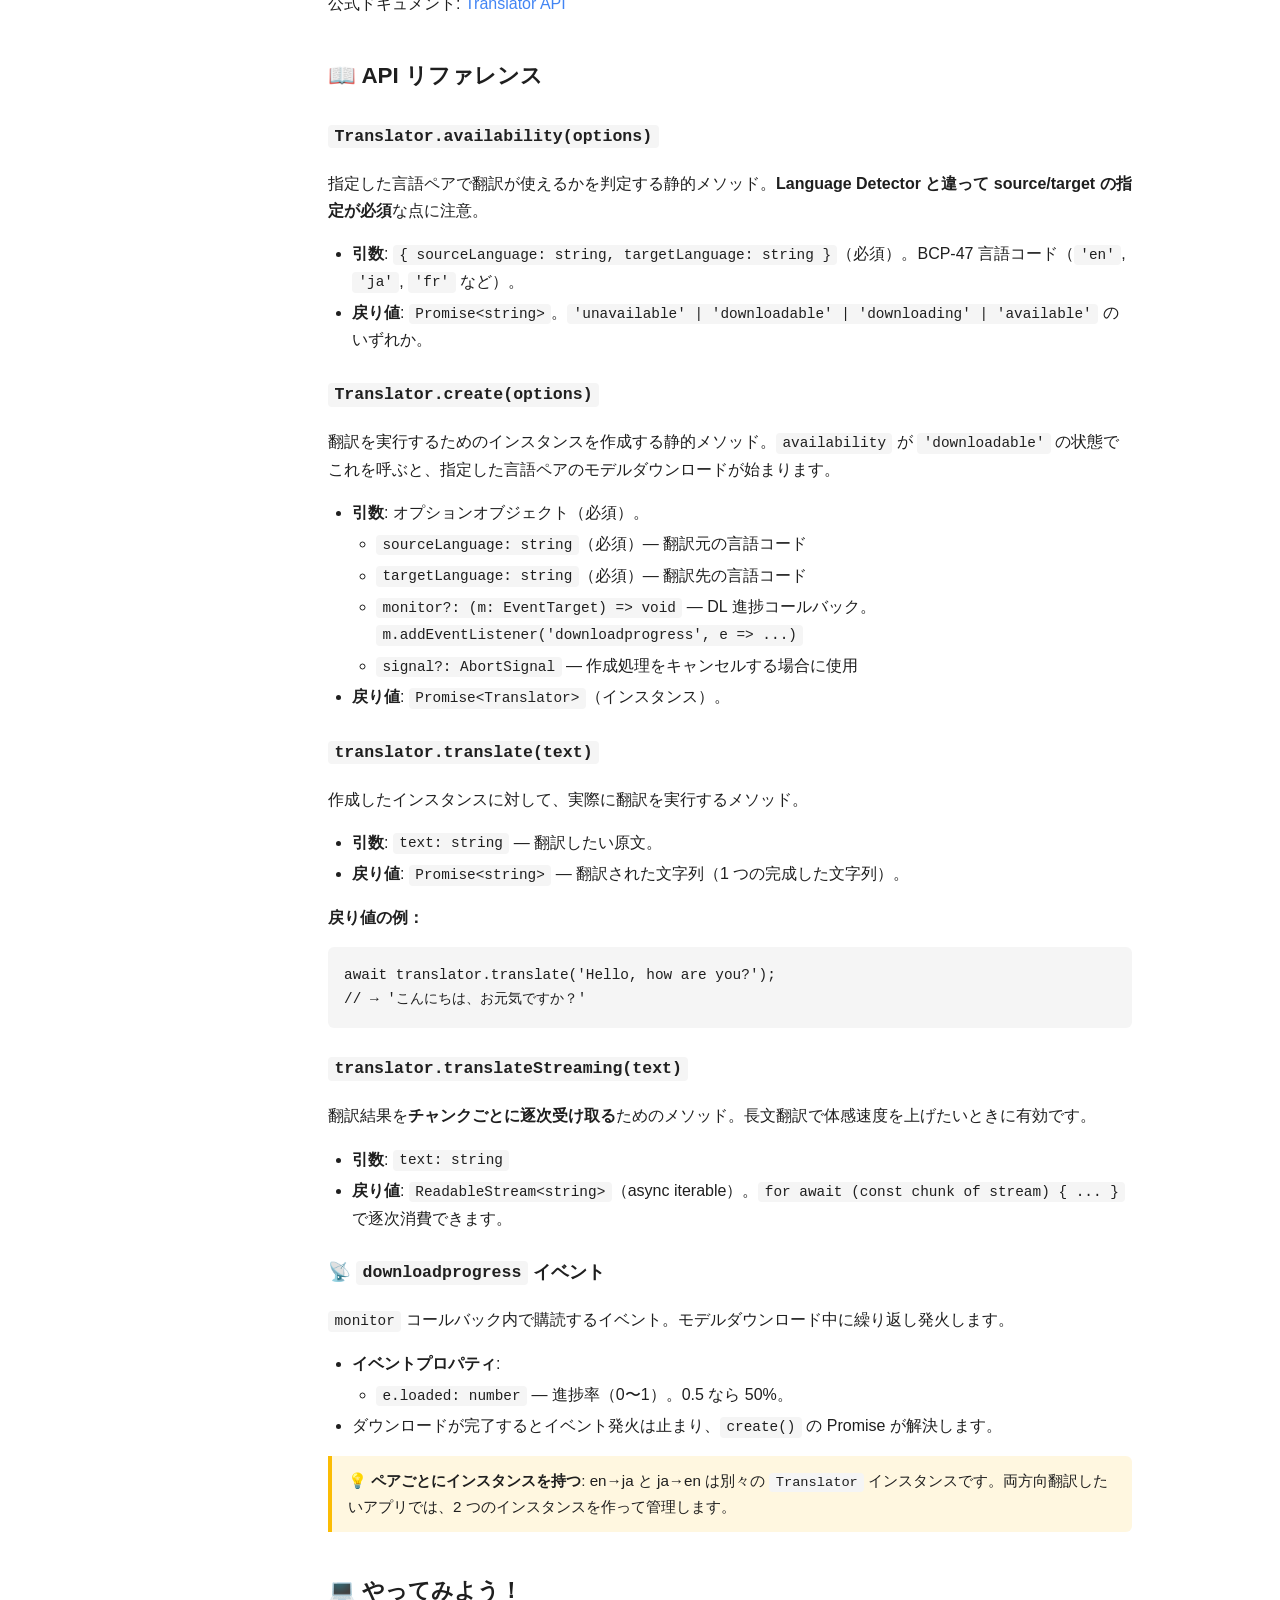
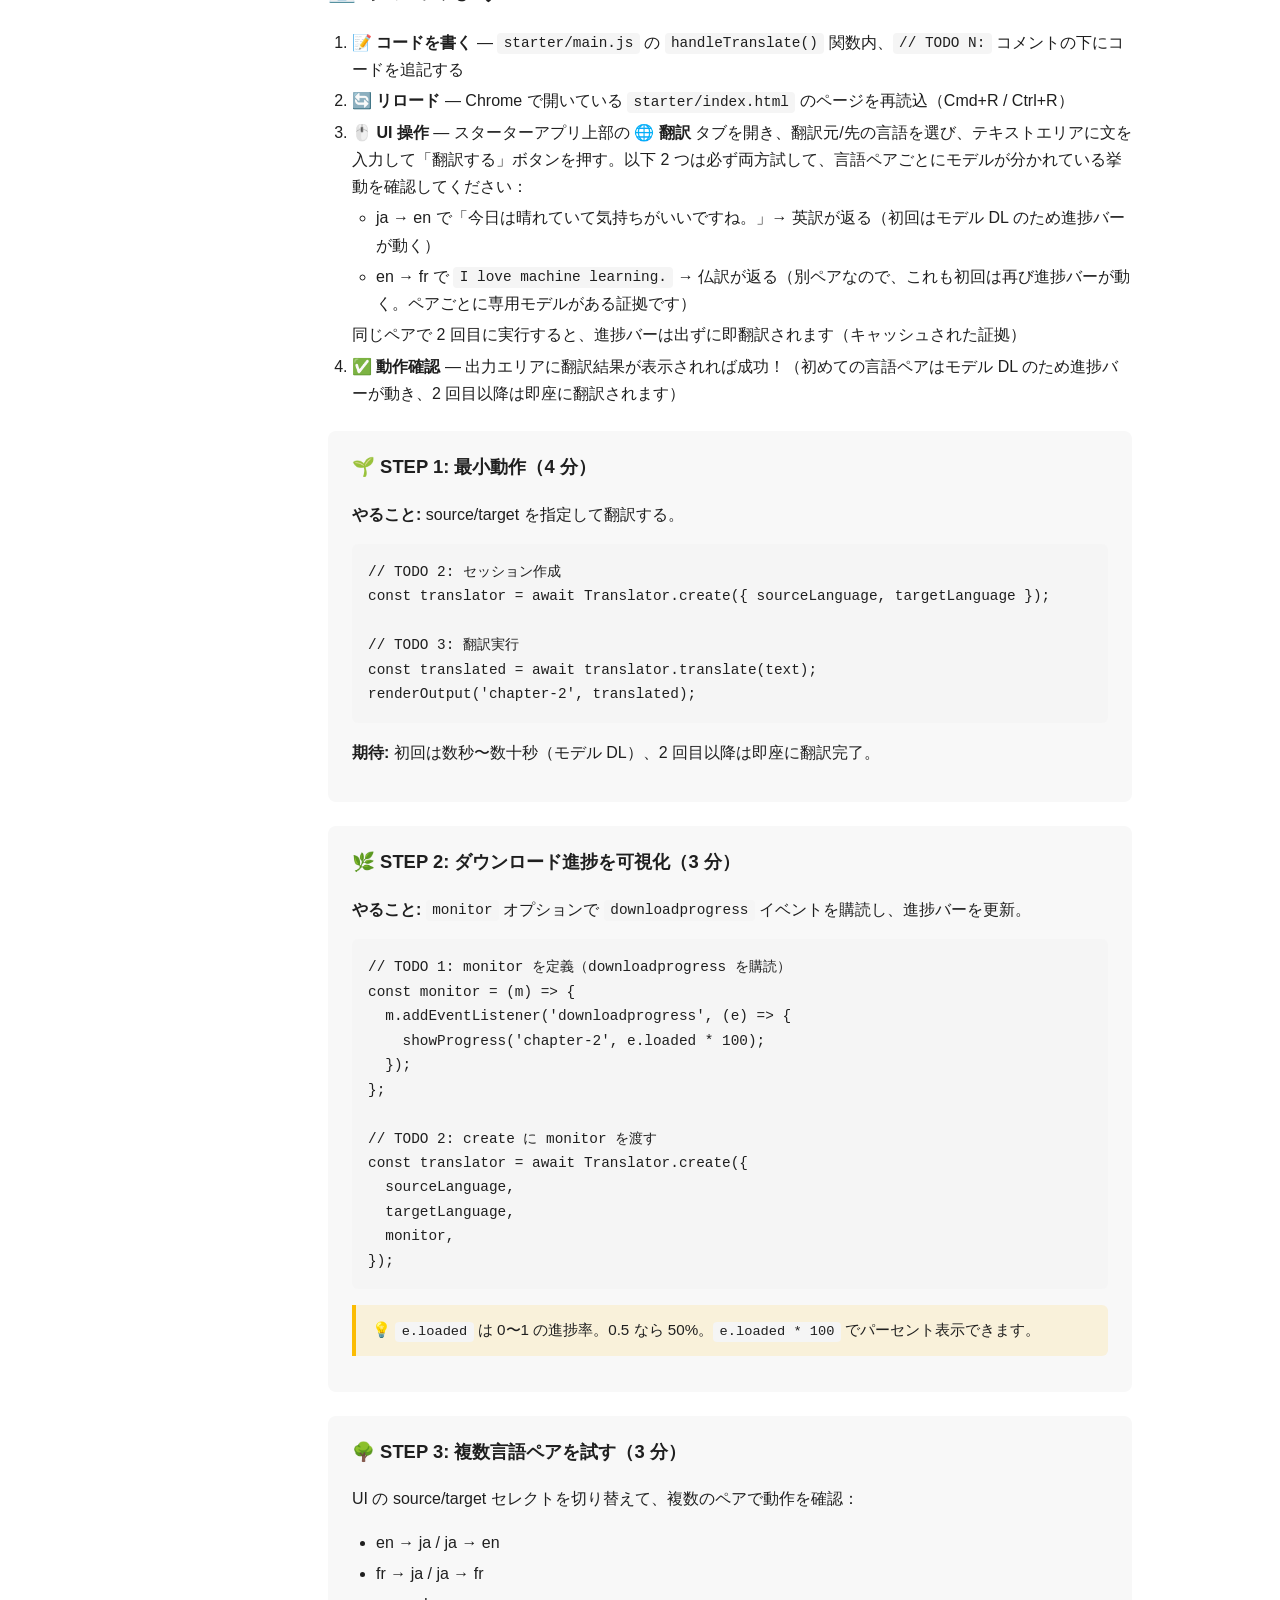
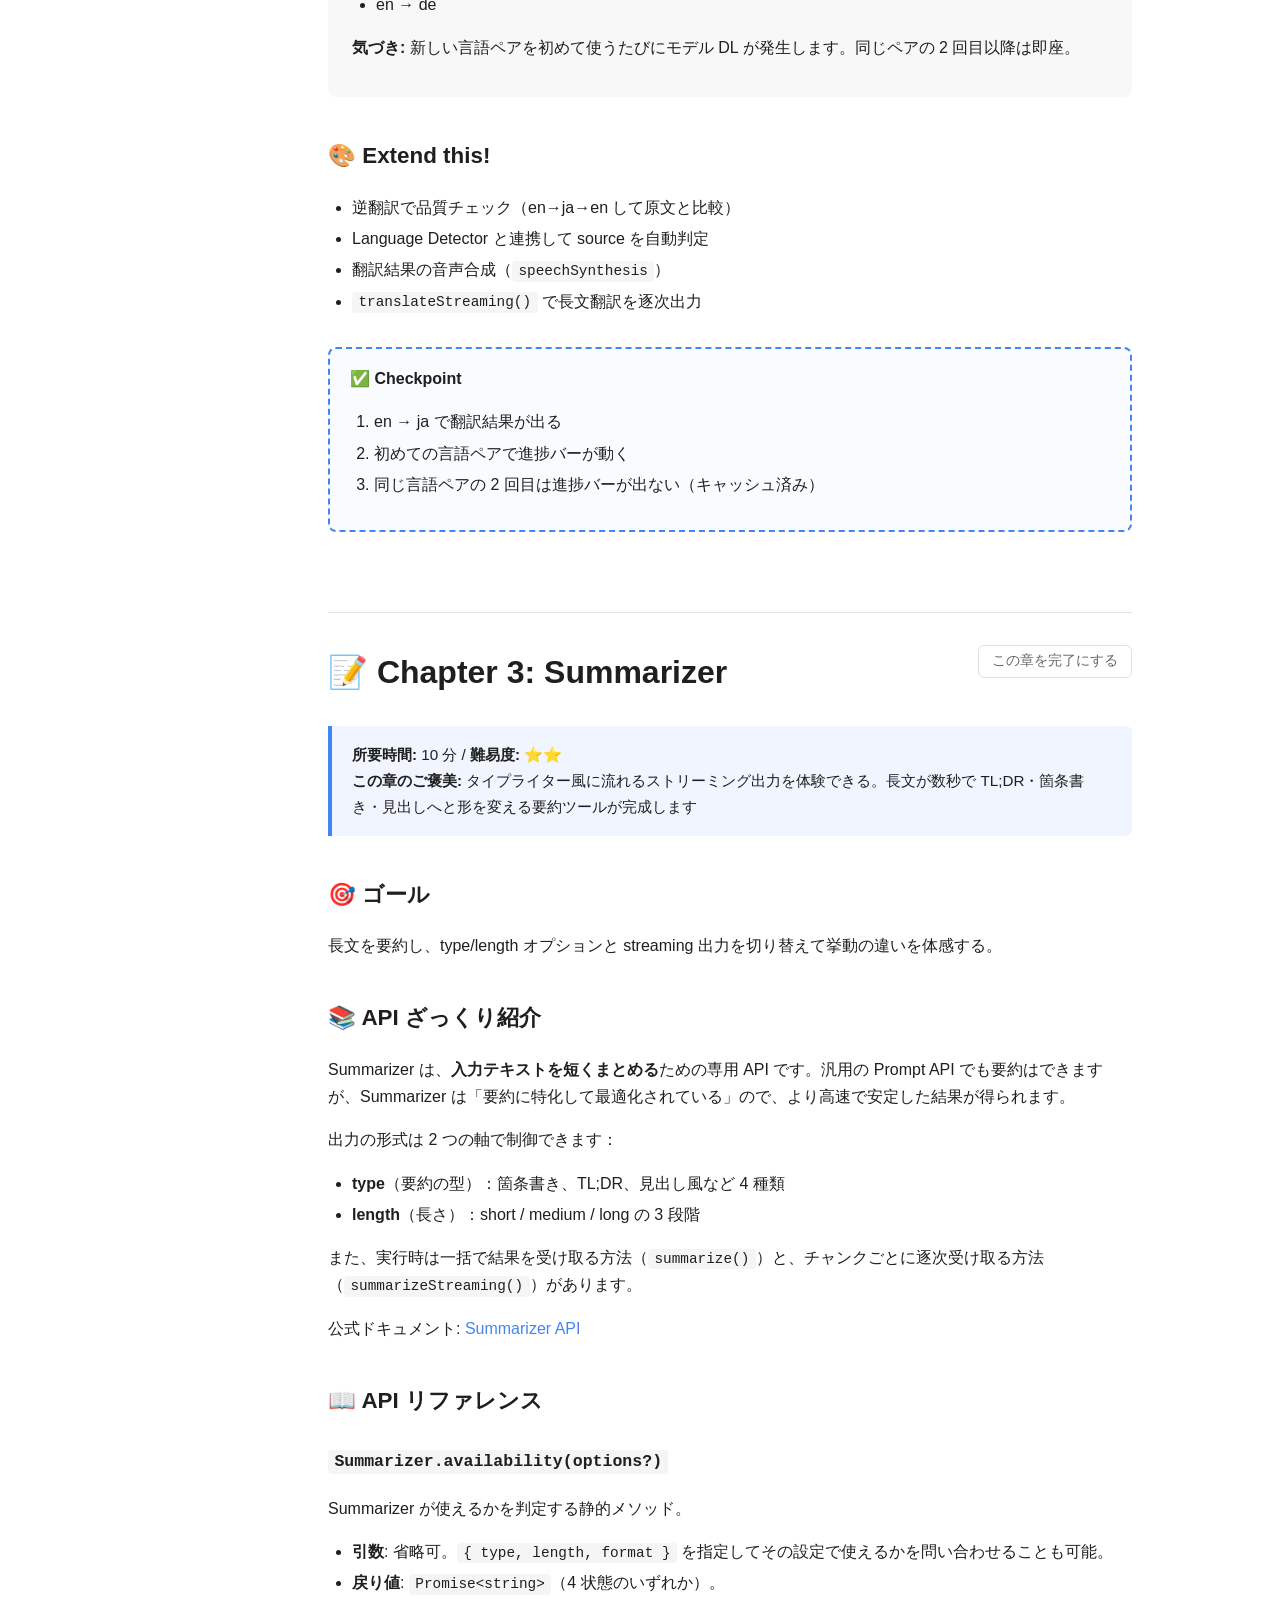
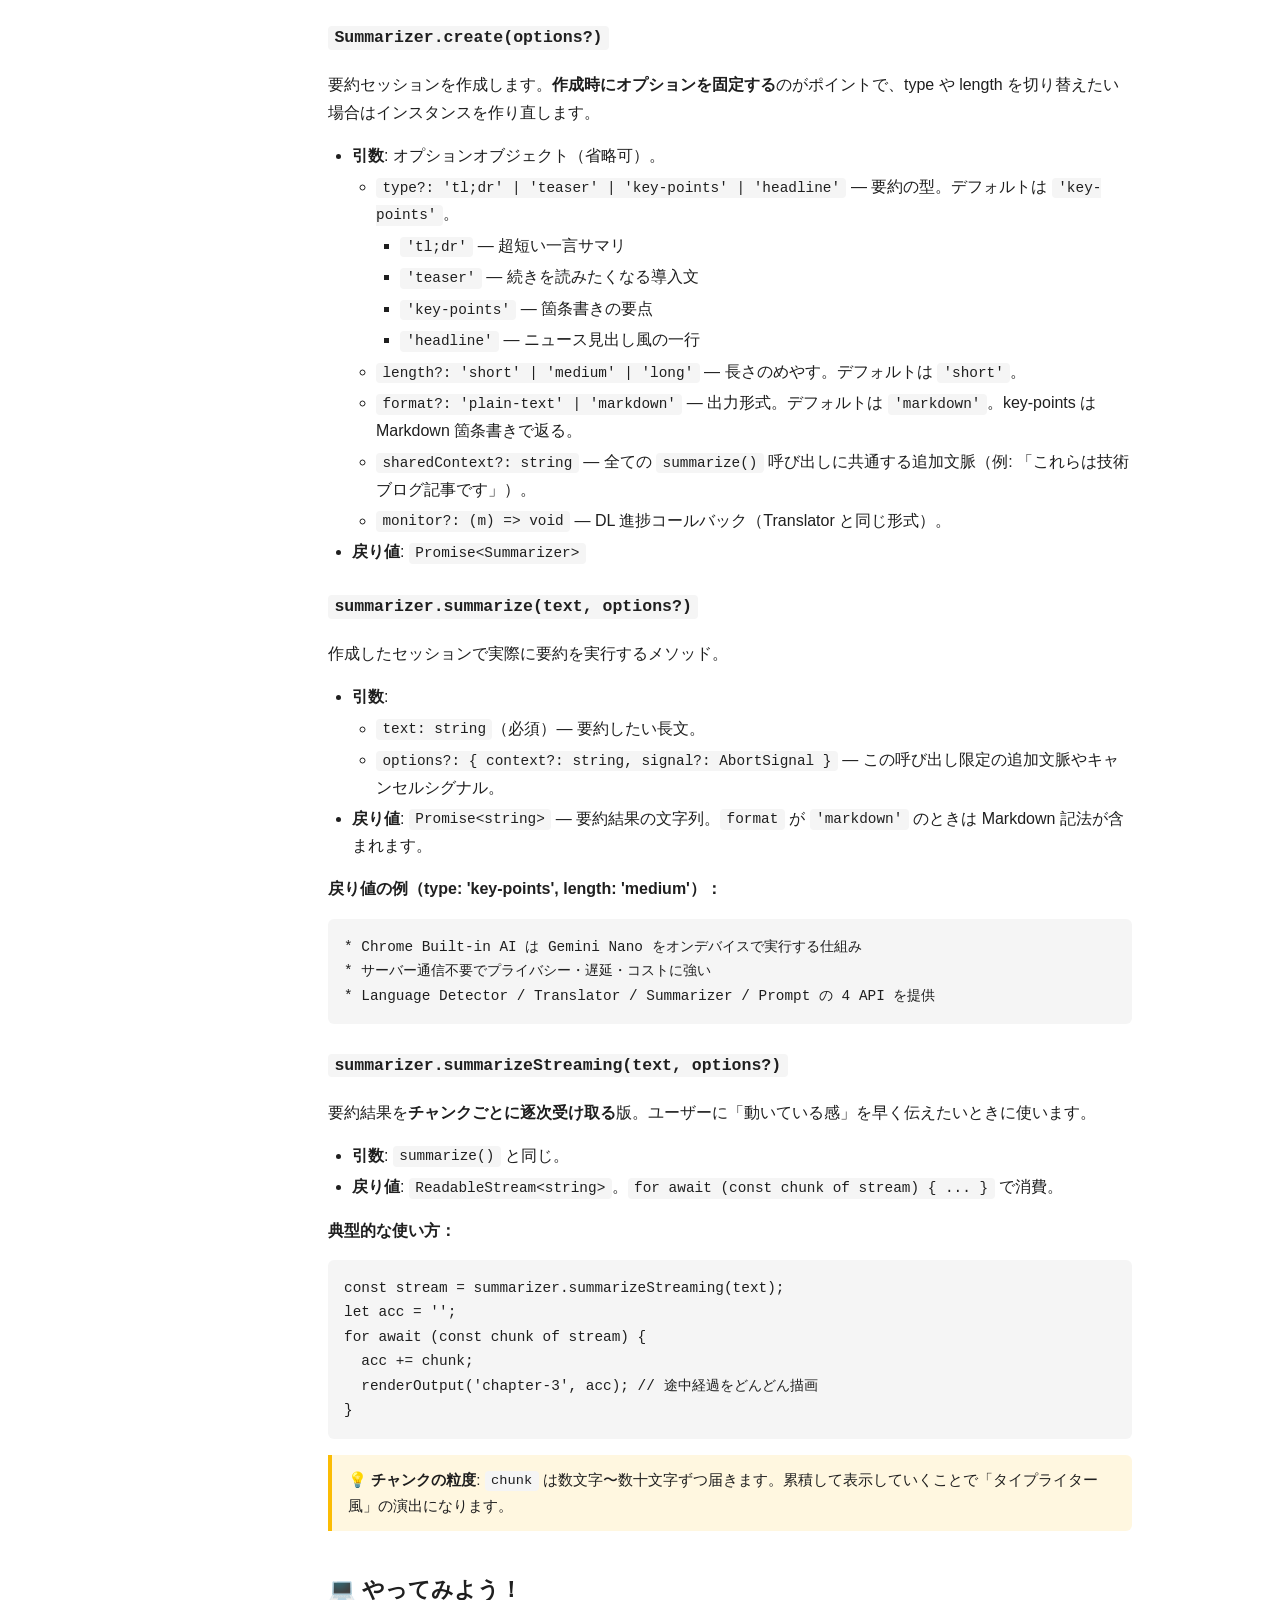
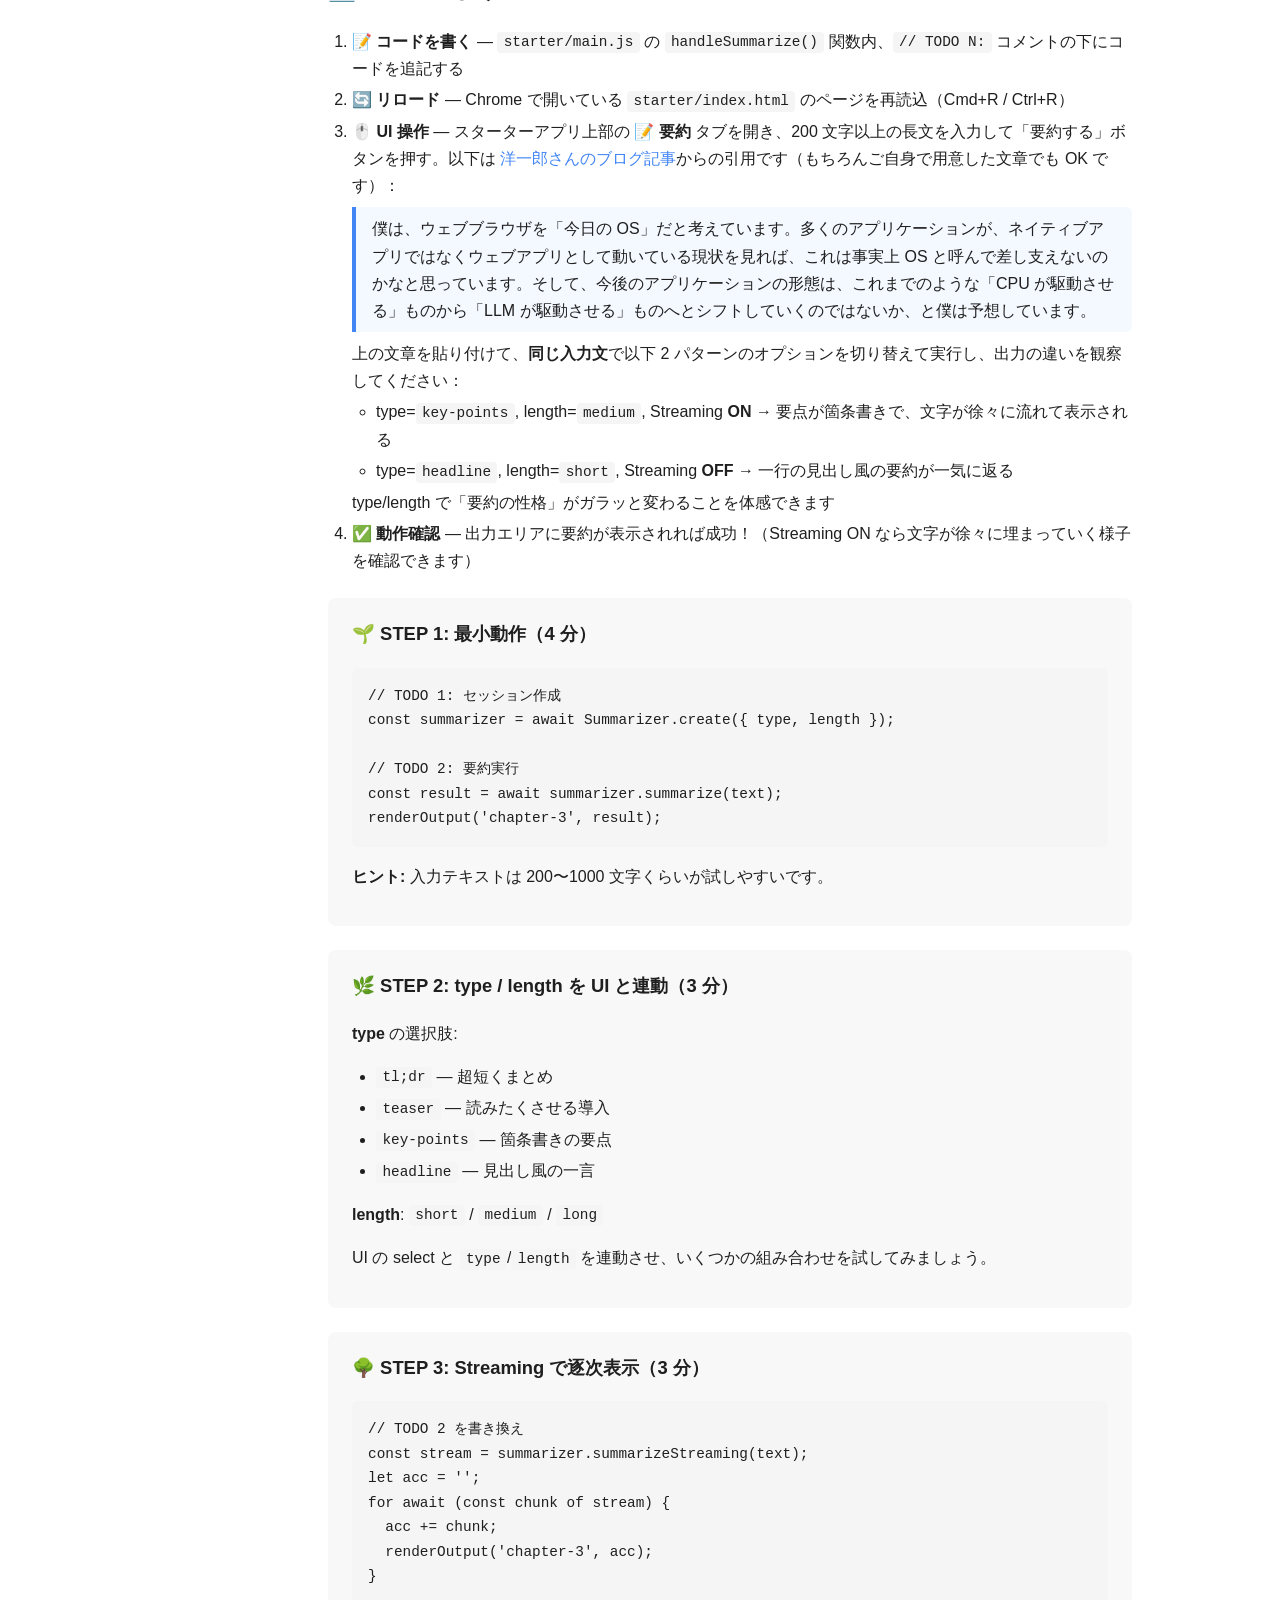
==== commit b35dadcf: "Refine Codelab hands-on UX and switch to custom domain" ====
--- a/docs-site/index.html
+++ b/docs-site/index.html
@@ -113,7 +113,7 @@
         <h1>🔤 Chapter 1: Language Detector</h1>
 
         <div class="meta-card">
-          <strong>所要時間:</strong> 7 分 / <strong>難易度:</strong> ⭐️ / <strong>使う共通ステップ:</strong> ①②③<br>
+          <strong>所要時間:</strong> 7 分 / <strong>難易度:</strong> ⭐️<br>
           <strong>この章のご褒美:</strong> たった 7 分でオンデバイス AI を初めて動かす成功体験。多言語文字列の言語を自動判定する小さなツールが手に入ります
         </div>
 
@@ -179,6 +179,20 @@
         <div class="callout">
           💡 <strong>ライフサイクル</strong>: 一度 <code>create()</code> したインスタンスは何度でも <code>detect()</code> できます。判定のたびに <code>create()</code> するのは無駄なので、可能なら再利用しましょう。
         </div>
+
+        <h2>💻 やってみよう！</h2>
+
+        <ol>
+          <li><strong>📝 コードを書く</strong> — <code>starter/main.js</code> の <code>handleLanguageDetector()</code> 関数内、<code>// TODO N:</code> コメントの下にコードを追記する</li>
+          <li><strong>🔄 リロード</strong> — Chrome で開いている <code>starter/index.html</code> のページを再読込（Cmd+R / Ctrl+R）</li>
+          <li><strong>🖱️ UI 操作</strong> — スターターアプリ上部の <strong>🔤 言語判定</strong> タブを開き、テキストエリアに文を入力して「判定する」ボタンを押す。以下 2 つは必ず両方試して、返される言語コードと信頼度の違いを観察してみてください：
+            <ul>
+              <li>フランス語: <code>Bonjour, comment allez-vous ?</code> → 結果配列のトップが <code>fr</code>、高い信頼度</li>
+              <li>日本語: <code>こんにちは、今日はいい天気ですね。</code> → 結果配列のトップが <code>ja</code>、高い信頼度</li>
+            </ul>
+            余裕があれば <code>Hi</code> のような短い文字列も試すと、信頼度がぐっと下がる様子が観察できます</li>
+          <li><strong>✅ 動作確認</strong> — 出力エリアに <code>[{ detectedLanguage: 'fr', confidence: 0.98 }, ...]</code> のような配列が表示されれば成功！</li>
+        </ol>
 
         <div class="step">
           <h3>🌱 STEP 1: 最小動作（3 分）</h3>
@@ -239,7 +253,7 @@
         <h1>🌐 Chapter 2: Translator</h1>
 
         <div class="meta-card">
-          <strong>所要時間:</strong> 10 分 / <strong>難易度:</strong> ⭐️⭐️ / <strong>使う共通ステップ:</strong> ①②③<br>
+          <strong>所要時間:</strong> 10 分 / <strong>難易度:</strong> ⭐️⭐️<br>
           <strong>この章のご褒美:</strong> Gemini Nano のモデルが目の前でダウンロードされる瞬間を目撃できる。完成後は多言語を自前で翻訳できるオフライン翻訳ツールが動きます
         </div>
 
@@ -305,6 +319,20 @@
         <div class="callout">
           💡 <strong>ペアごとにインスタンスを持つ</strong>: en→ja と ja→en は別々の <code>Translator</code> インスタンスです。両方向翻訳したいアプリでは、2 つのインスタンスを作って管理します。
         </div>
+
+        <h2>💻 やってみよう！</h2>
+
+        <ol>
+          <li><strong>📝 コードを書く</strong> — <code>starter/main.js</code> の <code>handleTranslate()</code> 関数内、<code>// TODO N:</code> コメントの下にコードを追記する</li>
+          <li><strong>🔄 リロード</strong> — Chrome で開いている <code>starter/index.html</code> のページを再読込（Cmd+R / Ctrl+R）</li>
+          <li><strong>🖱️ UI 操作</strong> — スターターアプリ上部の <strong>🌐 翻訳</strong> タブを開き、翻訳元/先の言語を選び、テキストエリアに文を入力して「翻訳する」ボタンを押す。以下 2 つは必ず両方試して、言語ペアごとにモデルが分かれている挙動を確認してください：
+            <ul>
+              <li>ja → en で「今日は晴れていて気持ちがいいですね。」→ 英訳が返る（初回はモデル DL のため進捗バーが動く）</li>
+              <li>en → fr で <code>I love machine learning.</code> → 仏訳が返る（別ペアなので、これも初回は再び進捗バーが動く。ペアごとに専用モデルがある証拠です）</li>
+            </ul>
+            同じペアで 2 回目に実行すると、進捗バーは出ずに即翻訳されます（キャッシュされた証拠）</li>
+          <li><strong>✅ 動作確認</strong> — 出力エリアに翻訳結果が表示されれば成功！（初めての言語ペアはモデル DL のため進捗バーが動き、2 回目以降は即座に翻訳されます）</li>
+        </ol>
 
         <div class="step">
           <h3>🌱 STEP 1: 最小動作（4 分）</h3>
@@ -372,7 +400,7 @@
         <h1>📝 Chapter 3: Summarizer</h1>
 
         <div class="meta-card">
-          <strong>所要時間:</strong> 10 分 / <strong>難易度:</strong> ⭐️⭐️ / <strong>使う共通ステップ:</strong> ①②③<br>
+          <strong>所要時間:</strong> 10 分 / <strong>難易度:</strong> ⭐️⭐️<br>
           <strong>この章のご褒美:</strong> タイプライター風に流れるストリーミング出力を体験できる。長文が数秒で TL;DR・箇条書き・見出しへと形を変える要約ツールが完成します
         </div>
 
@@ -454,6 +482,24 @@
           💡 <strong>チャンクの粒度</strong>: <code>chunk</code> は数文字〜数十文字ずつ届きます。累積して表示していくことで「タイプライター風」の演出になります。
         </div>
 
+        <h2>💻 やってみよう！</h2>
+
+        <ol>
+          <li><strong>📝 コードを書く</strong> — <code>starter/main.js</code> の <code>handleSummarize()</code> 関数内、<code>// TODO N:</code> コメントの下にコードを追記する</li>
+          <li><strong>🔄 リロード</strong> — Chrome で開いている <code>starter/index.html</code> のページを再読込（Cmd+R / Ctrl+R）</li>
+          <li><strong>🖱️ UI 操作</strong> — スターターアプリ上部の <strong>📝 要約</strong> タブを開き、200 文字以上の長文を入力して「要約する」ボタンを押す。以下は <a href="https://www.eisbahn.jp/yoichiro/2026/06/zero_knowledge_pitch_builder.html" target="_blank" rel="noopener">洋一郎さんのブログ記事</a>からの引用です（もちろんご自身で用意した文章でも OK です）：
+            <blockquote style="border-left: 4px solid #4285f4; padding: 0.5rem 1rem; background: color-mix(in srgb, #4285f4 6%, transparent); margin: 0.5rem 0; border-radius: 0 6px 6px 0;">
+              僕は、ウェブブラウザを「今日の OS」だと考えています。多くのアプリケーションが、ネイティブアプリではなくウェブアプリとして動いている現状を見れば、これは事実上 OS と呼んで差し支えないのかなと思っています。そして、今後のアプリケーションの形態は、これまでのような「CPU が駆動させる」ものから「LLM が駆動させる」ものへとシフトしていくのではないか、と僕は予想しています。
+            </blockquote>
+            上の文章を貼り付けて、<strong>同じ入力文</strong>で以下 2 パターンのオプションを切り替えて実行し、出力の違いを観察してください：
+            <ul>
+              <li>type=<code>key-points</code>, length=<code>medium</code>, Streaming <strong>ON</strong> → 要点が箇条書きで、文字が徐々に流れて表示される</li>
+              <li>type=<code>headline</code>, length=<code>short</code>, Streaming <strong>OFF</strong> → 一行の見出し風の要約が一気に返る</li>
+            </ul>
+            type/length で「要約の性格」がガラッと変わることを体感できます</li>
+          <li><strong>✅ 動作確認</strong> — 出力エリアに要約が表示されれば成功！（Streaming ON なら文字が徐々に埋まっていく様子を確認できます）</li>
+        </ol>
+
         <div class="step">
           <h3>🌱 STEP 1: 最小動作（4 分）</h3>
 <pre><code>// TODO 1: セッション作成
@@ -513,7 +559,7 @@
         <h1>💬 Chapter 4: Prompt API テキスト — 感情分析＋タグ抽出</h1>
 
         <div class="meta-card">
-          <strong>所要時間:</strong> 13 分 / <strong>難易度:</strong> ⭐️⭐️⭐️ / <strong>使う共通ステップ:</strong> ①②③<br>
+          <strong>所要時間:</strong> 13 分 / <strong>難易度:</strong> ⭐️⭐️⭐️<br>
           <strong>この章のご褒美:</strong> レビュー文を投げれば毎回同じ形の JSON が返ってくる、LLM を関数のように使える感動を体験できる。文章→データ変換の土台が身につきます
         </div>
 
@@ -640,6 +686,20 @@
 //   required: ['sentiment', 'score', 'tags', 'summary'],
 // }</code></pre>
 
+        <h2>💻 やってみよう！</h2>
+
+        <ol>
+          <li><strong>📝 コードを書く</strong> — <code>starter/main.js</code> の <code>handlePromptText()</code> 関数内、<code>// TODO N:</code> コメントの下にコードを追記する</li>
+          <li><strong>🔄 リロード</strong> — Chrome で開いている <code>starter/index.html</code> のページを再読込（Cmd+R / Ctrl+R）</li>
+          <li><strong>🖱️ UI 操作</strong> — スターターアプリ上部の <strong>💬 感情分析</strong> タブを開き、レビュー文をテキストエリアに入力して「分析する」ボタンを押す。以下 2 つは必ず両方試して、感情スコアが真逆に振れることを確認してください：
+            <ul>
+              <li>ポジティブ:「このカメラは最高です！画質もバッテリー持ちも素晴らしくて、旅行に持っていく相棒として大満足。」 → <code>sentiment: "positive"</code>, <code>score</code> が <code>+1</code> 近く</li>
+              <li>ネガティブ:「値段が高すぎる上に、1 週間で壊れました。カスタマーサポートも遅くて最悪。返品したい。」 → <code>sentiment: "negative"</code>, <code>score</code> が <code>-1</code> 近く</li>
+            </ul>
+            さらに Temperature スライダを <code>0</code> と <code>1.5</code> の両極で試すと、<code>tags</code> や <code>summary</code> の揺らぎ方の違いも観察できます</li>
+          <li><strong>✅ 動作確認</strong> — 出力エリアに <code>{ "sentiment": "...", "score": ..., "tags": [...], "summary": "..." }</code> という JSON が表示されれば成功！</li>
+        </ol>
+
         <div class="step">
           <h3>🌱 STEP 1: 自由応答で会話（4 分）</h3>
 <pre><code>// TODO 1: セッション作成（system prompt 付き）
@@ -705,7 +765,7 @@
         <h1>📷 Chapter 5: Prompt API 画像 — 名刺 OCR</h1>
 
         <div class="meta-card">
-          <strong>所要時間:</strong> 10 分 / <strong>難易度:</strong> ⭐️⭐️⭐️ / <strong>使う共通ステップ:</strong> ①②③<br>
+          <strong>所要時間:</strong> 10 分 / <strong>難易度:</strong> ⭐️⭐️⭐️<br>
           <strong>この章のご褒美:</strong> 名刺画像から数秒で連絡先データが JSON になって返ってくる、名刺スキャナが完成します。撮った画像を AI に "見せる" マルチモーダル技術が手に入ります
         </div>
 
@@ -805,6 +865,20 @@
 //   required: ['name', 'company'],
 // }</code></pre>
 
+        <h2>💻 やってみよう！</h2>
+
+        <ol>
+          <li><strong>📝 コードを書く</strong> — <code>starter/main.js</code> の <code>handlePromptImage()</code> 関数内、<code>// TODO N:</code> コメントの下にコードを追記する</li>
+          <li><strong>🔄 リロード</strong> — Chrome で開いている <code>starter/index.html</code> のページを再読込（Cmd+R / Ctrl+R）</li>
+          <li><strong>🖱️ UI 操作</strong> — スターターアプリ上部の <strong>📷 名刺OCR</strong> タブを開き、画像を用意してから「連絡先を抽出する」ボタンを押す。以下 2 通りは必ず両方試して、実画像と理想画像での抽出精度の違いを体感してください：
+            <ul>
+              <li>「<strong>サンプル画像を使う</strong>」ボタン → 同梱の名刺（田中 洋一郎 / Yoichiro Tanaka）が読み込まれ、氏名・会社・メール・電話などが期待通りに JSON へ抽出される</li>
+              <li>「<strong>ファイルを選択</strong>」で<strong>ご自身の名刺</strong>（もしくは会場で借りた別の名刺）をアップロード → 実物の名刺で、レイアウトやフォントによって抽出結果がどう変わるか観察</li>
+            </ul>
+            画像の解像度・傾き・光量で結果が大きく変わることに気付けます</li>
+          <li><strong>✅ 動作確認</strong> — 出力エリアに <code>{ "name": "...", "company": "...", "email": "...", "phone": [...], ... }</code> という JSON が表示されれば成功！</li>
+        </ol>
+
         <div class="step">
           <h3>🌱 STEP 1: マルチモーダルセッションを作る（4 分）</h3>
 <pre><code>// TODO 1: 画像入力対応のセッション作成
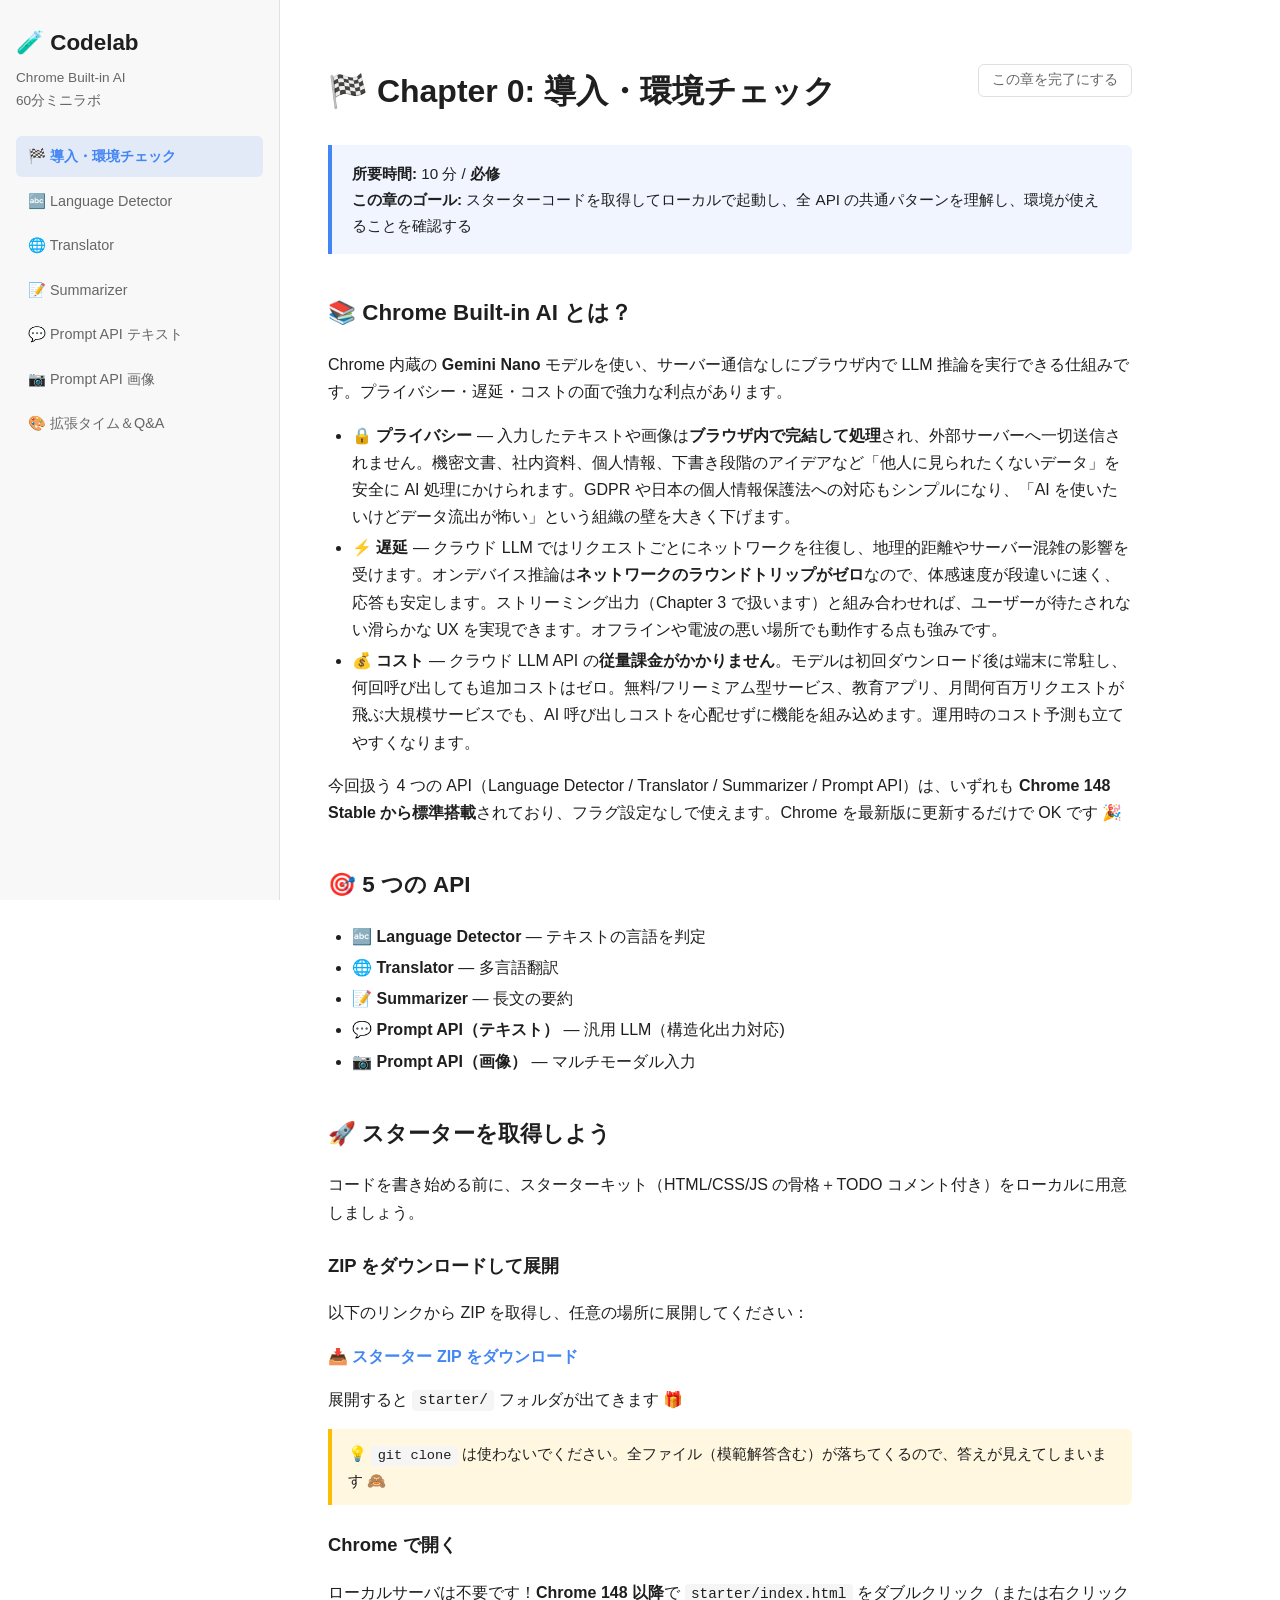
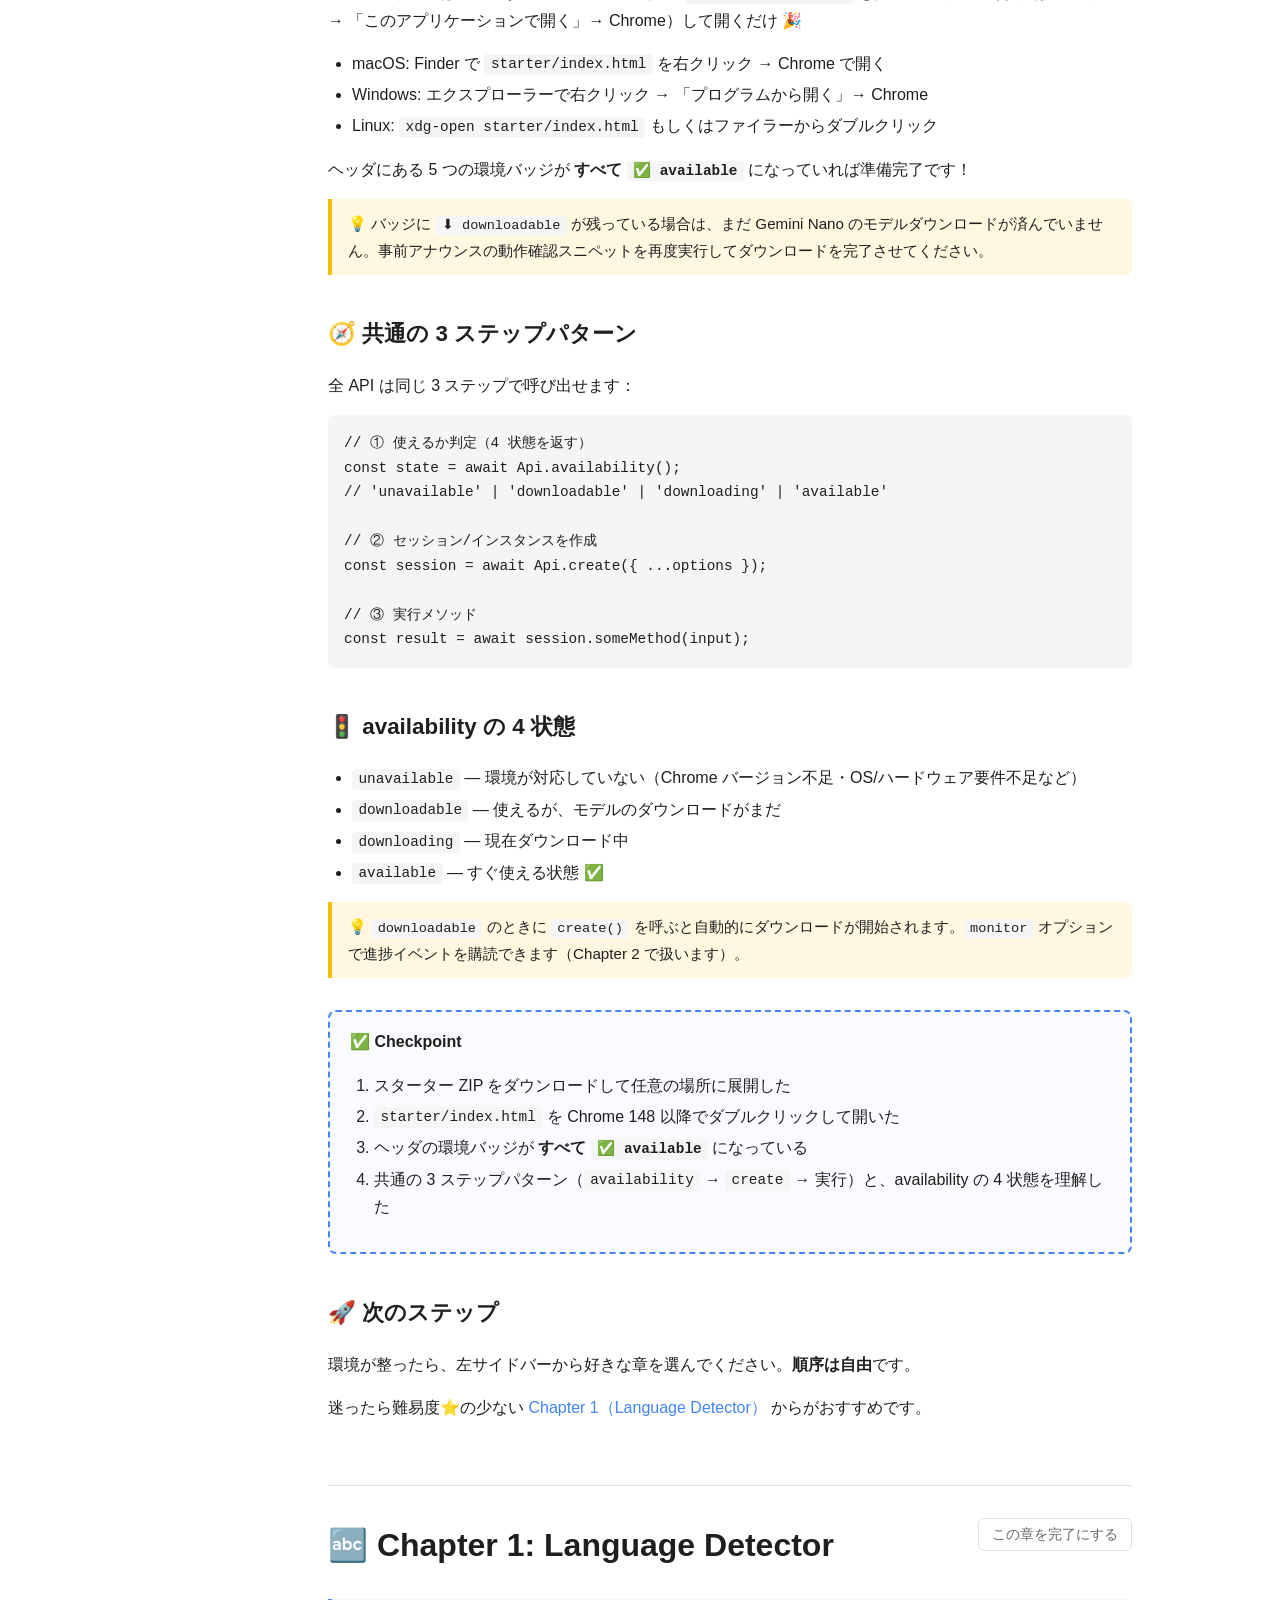
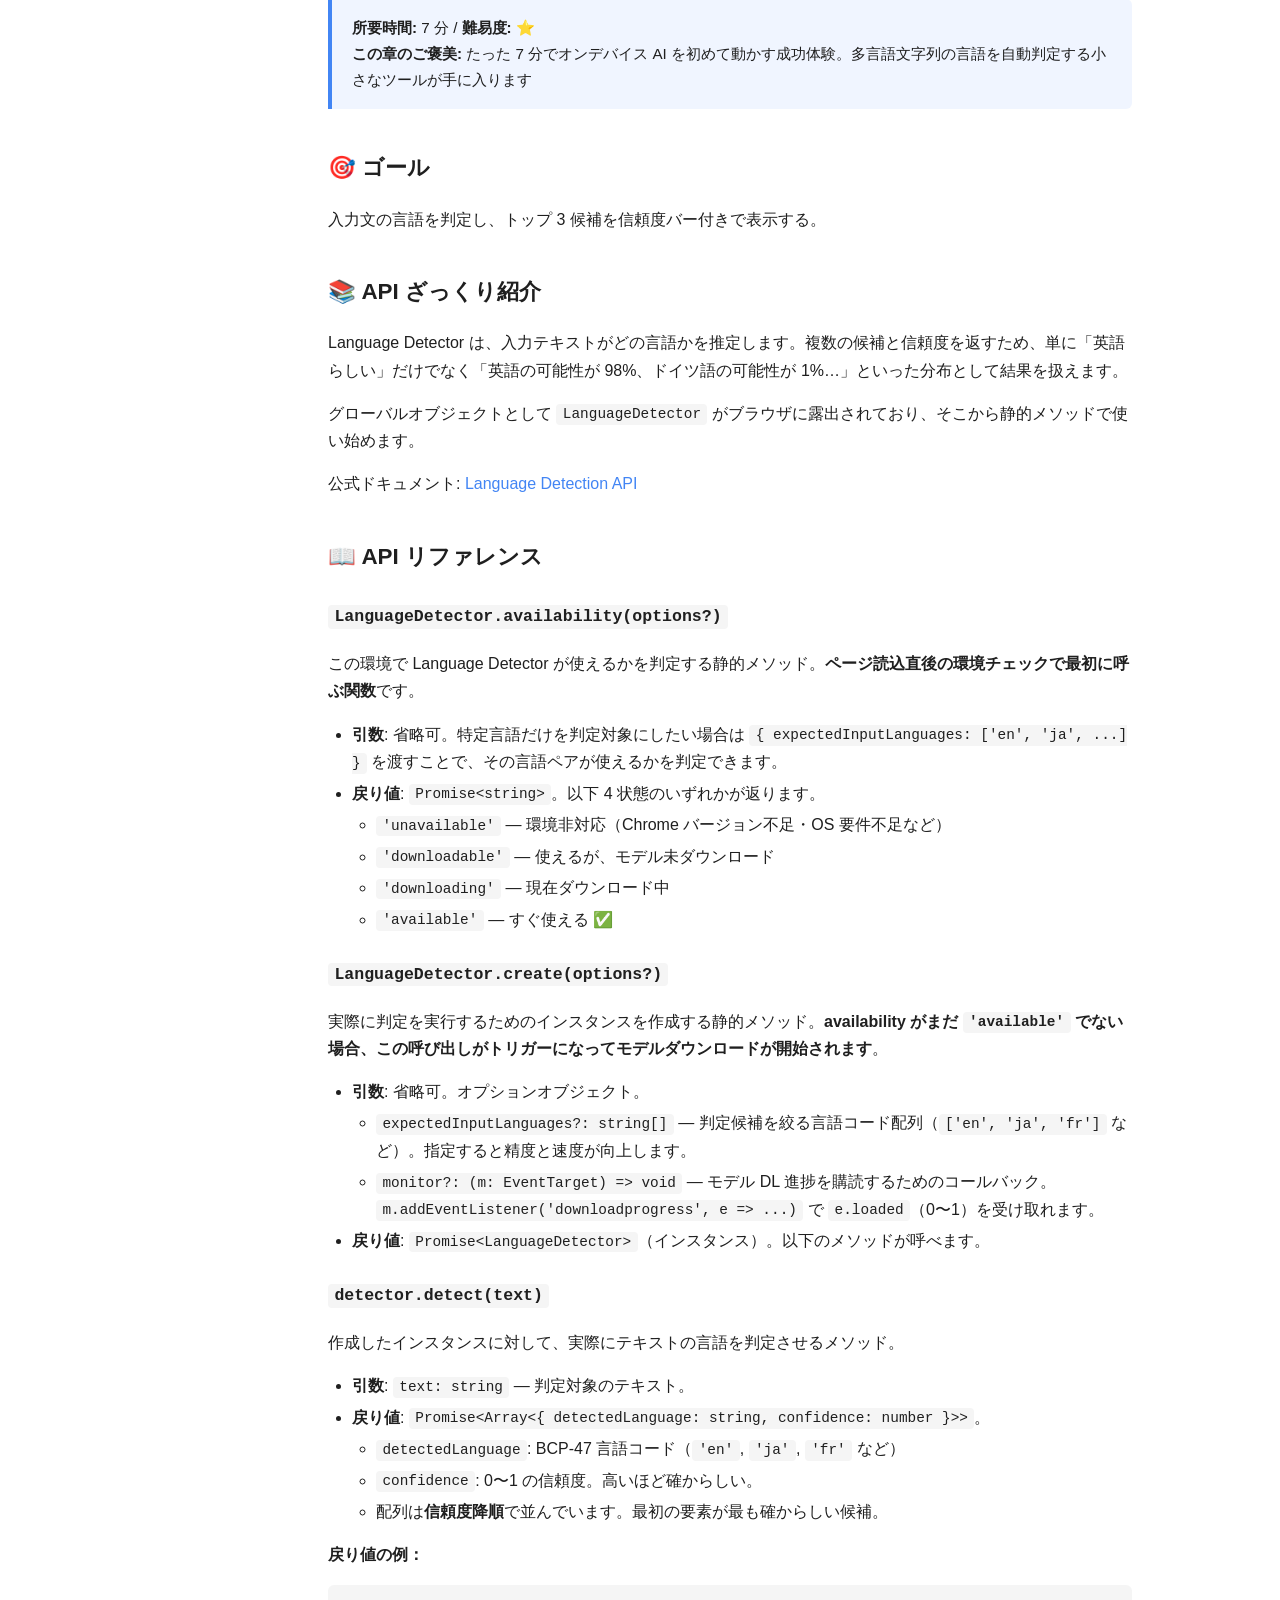
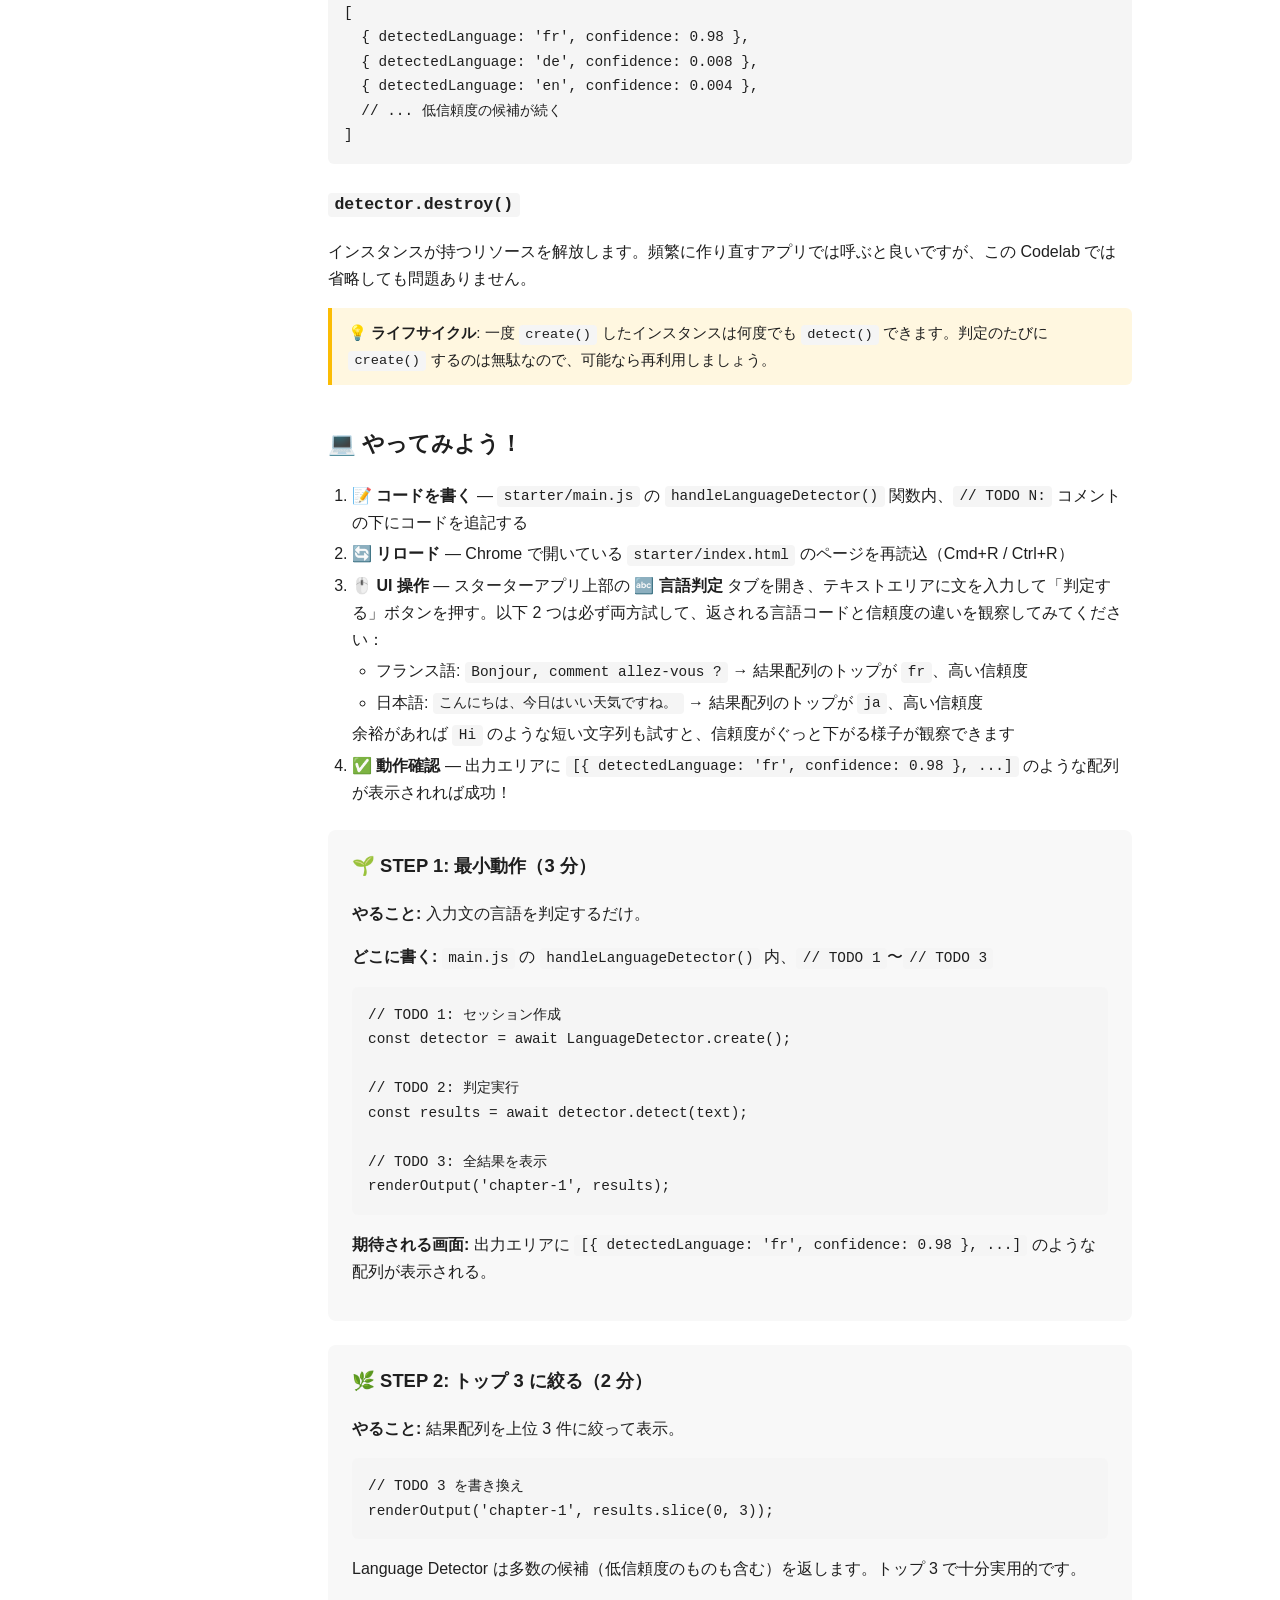
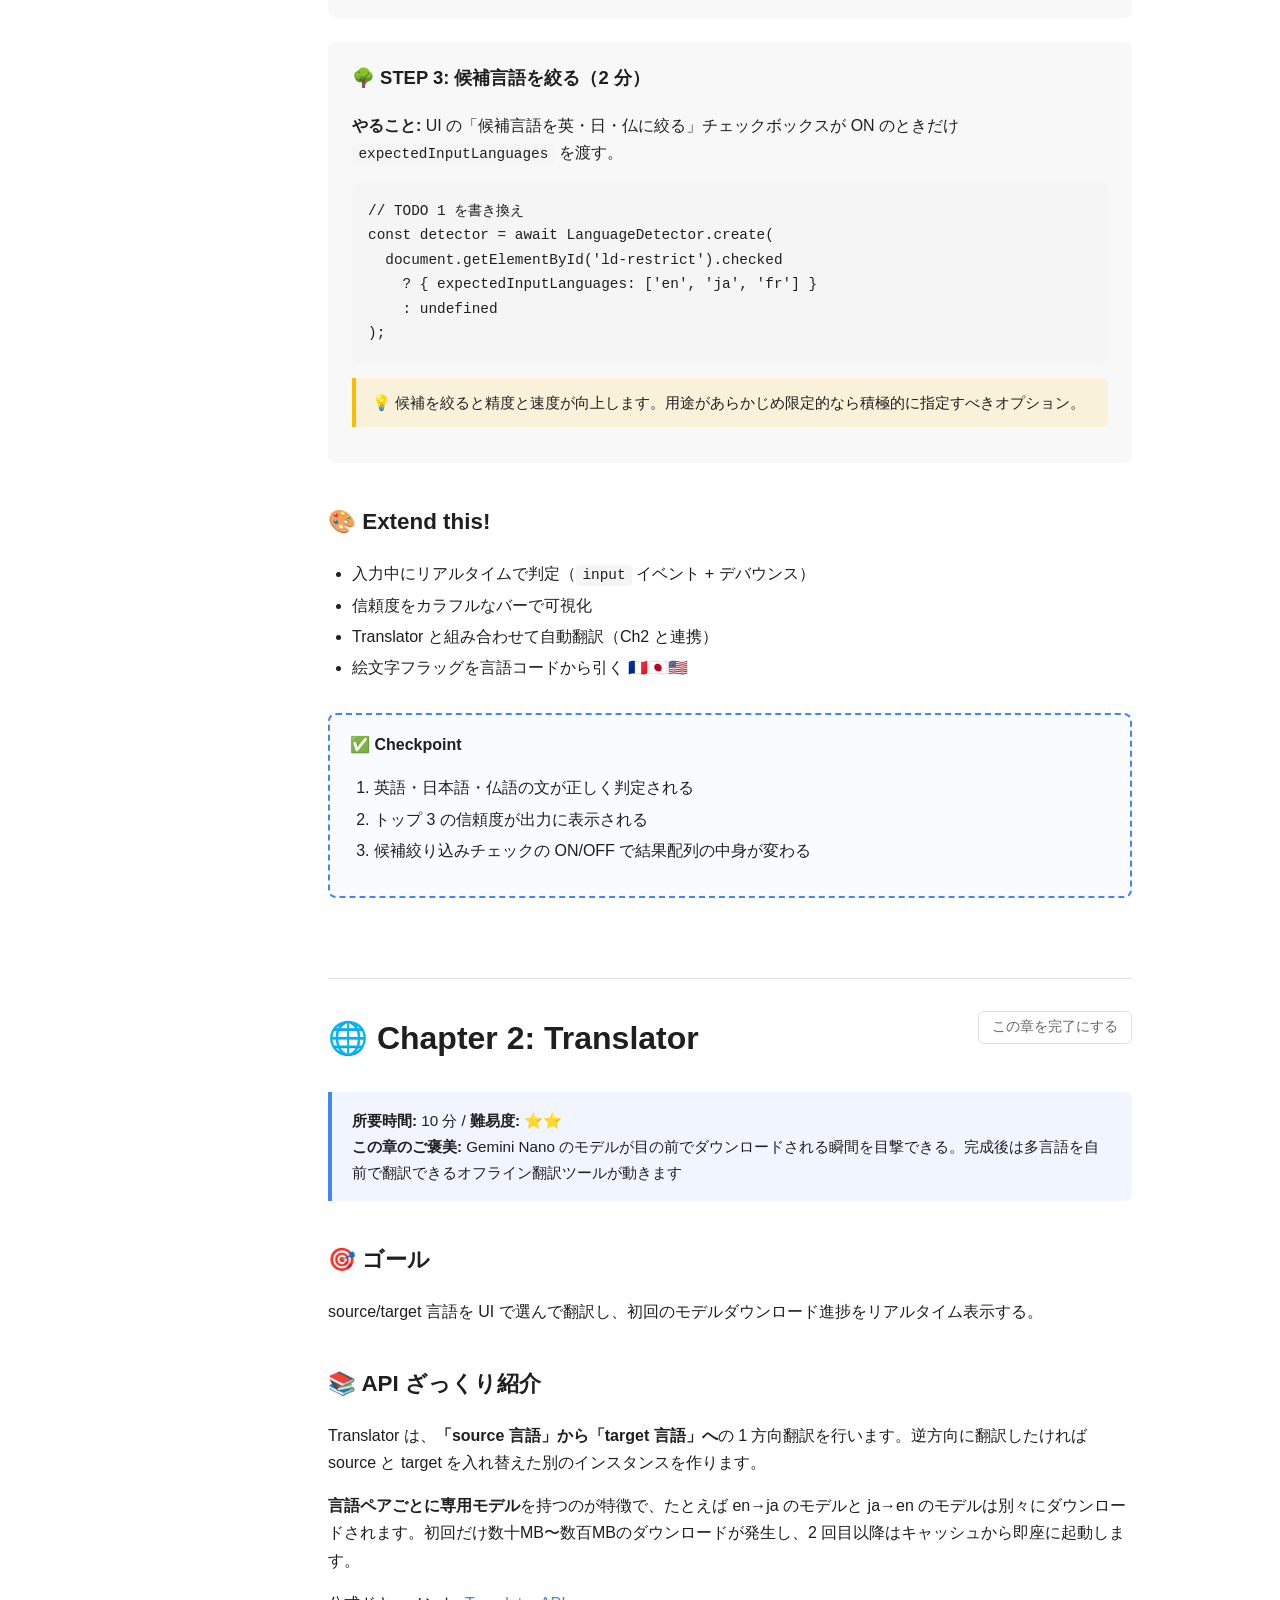
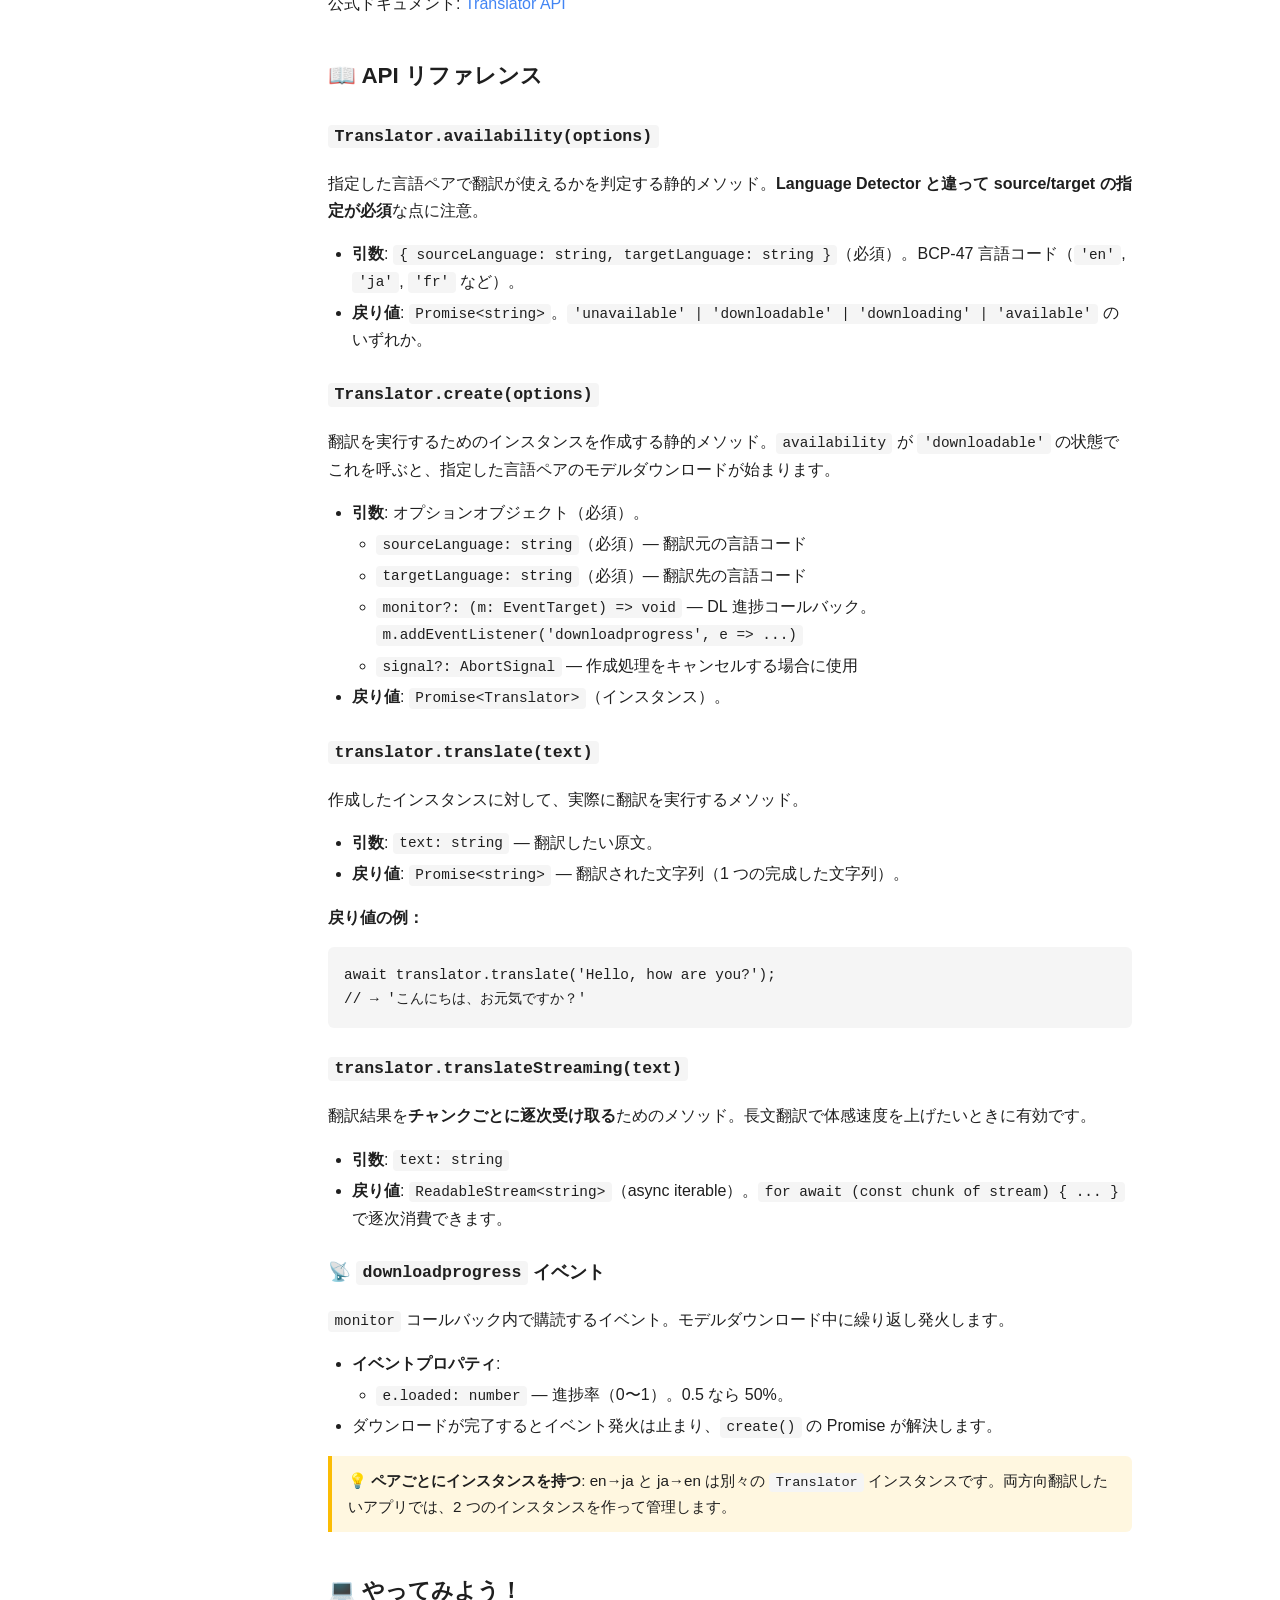
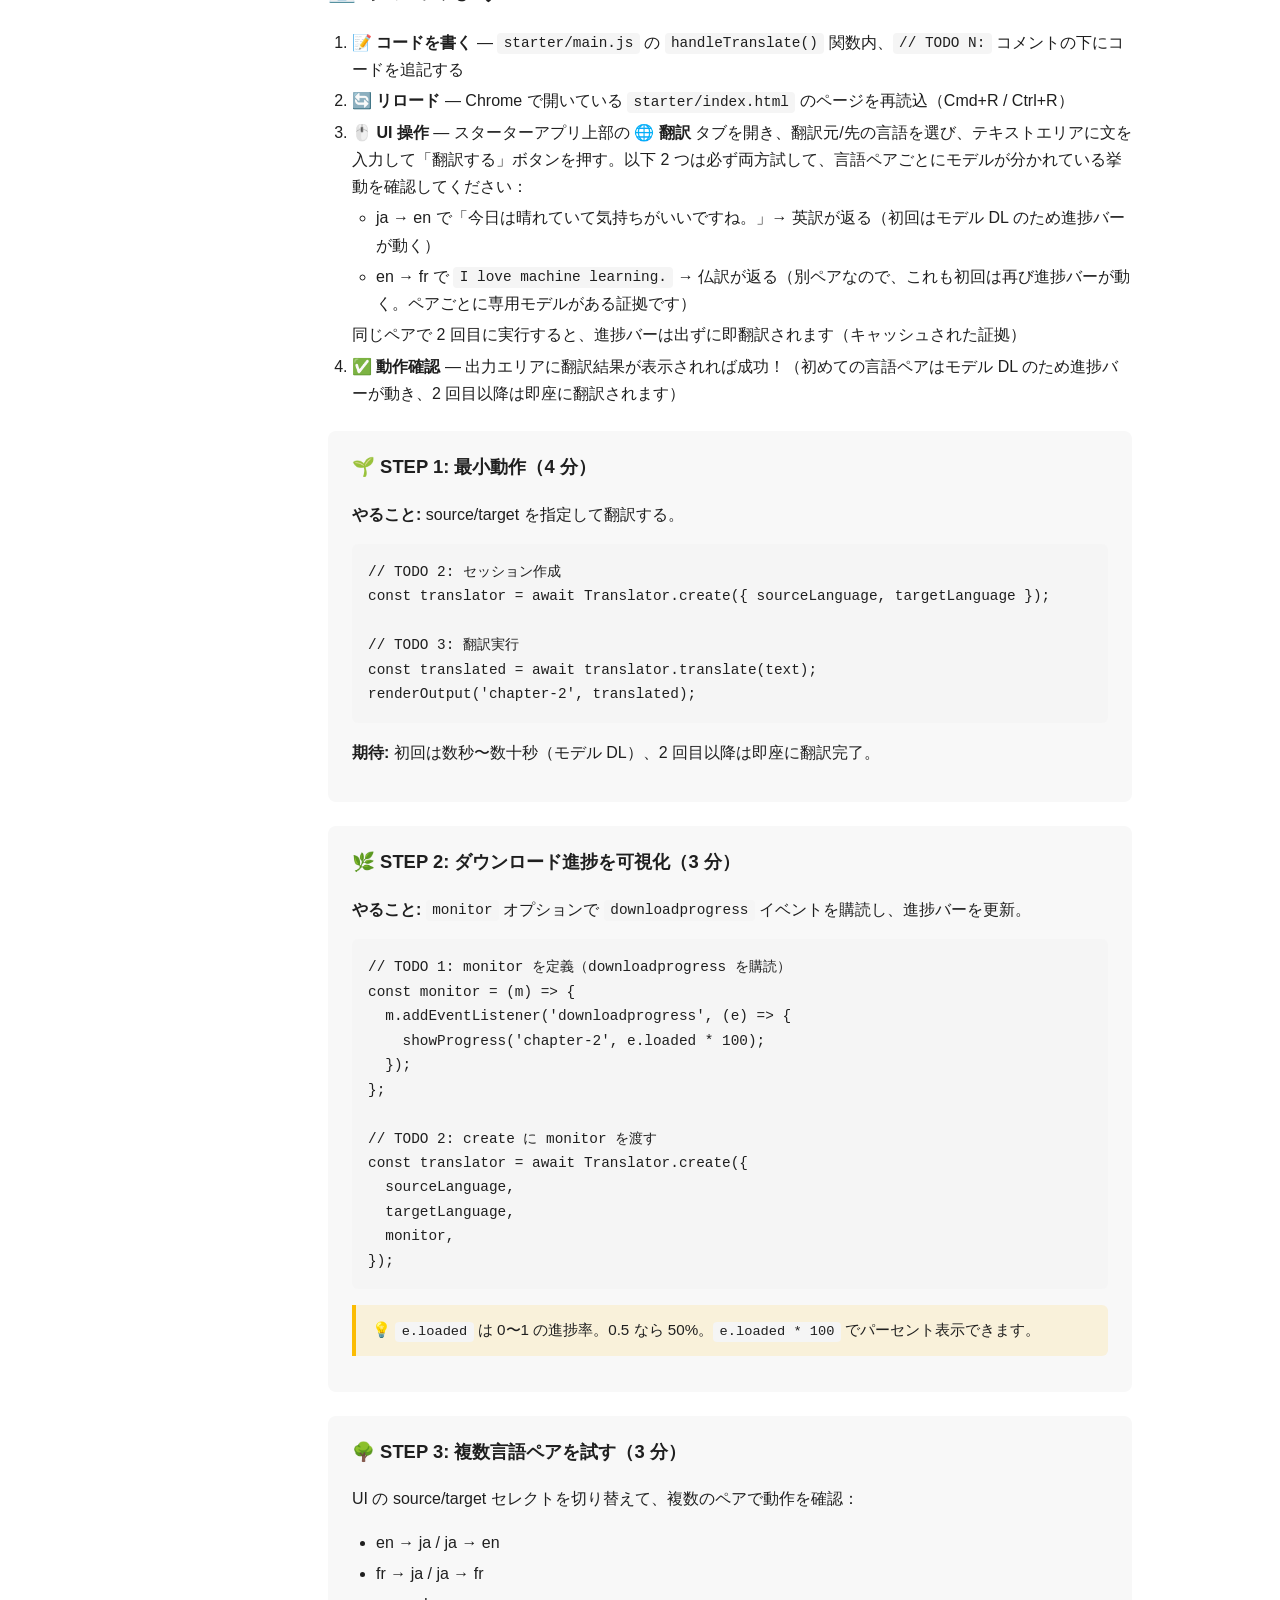
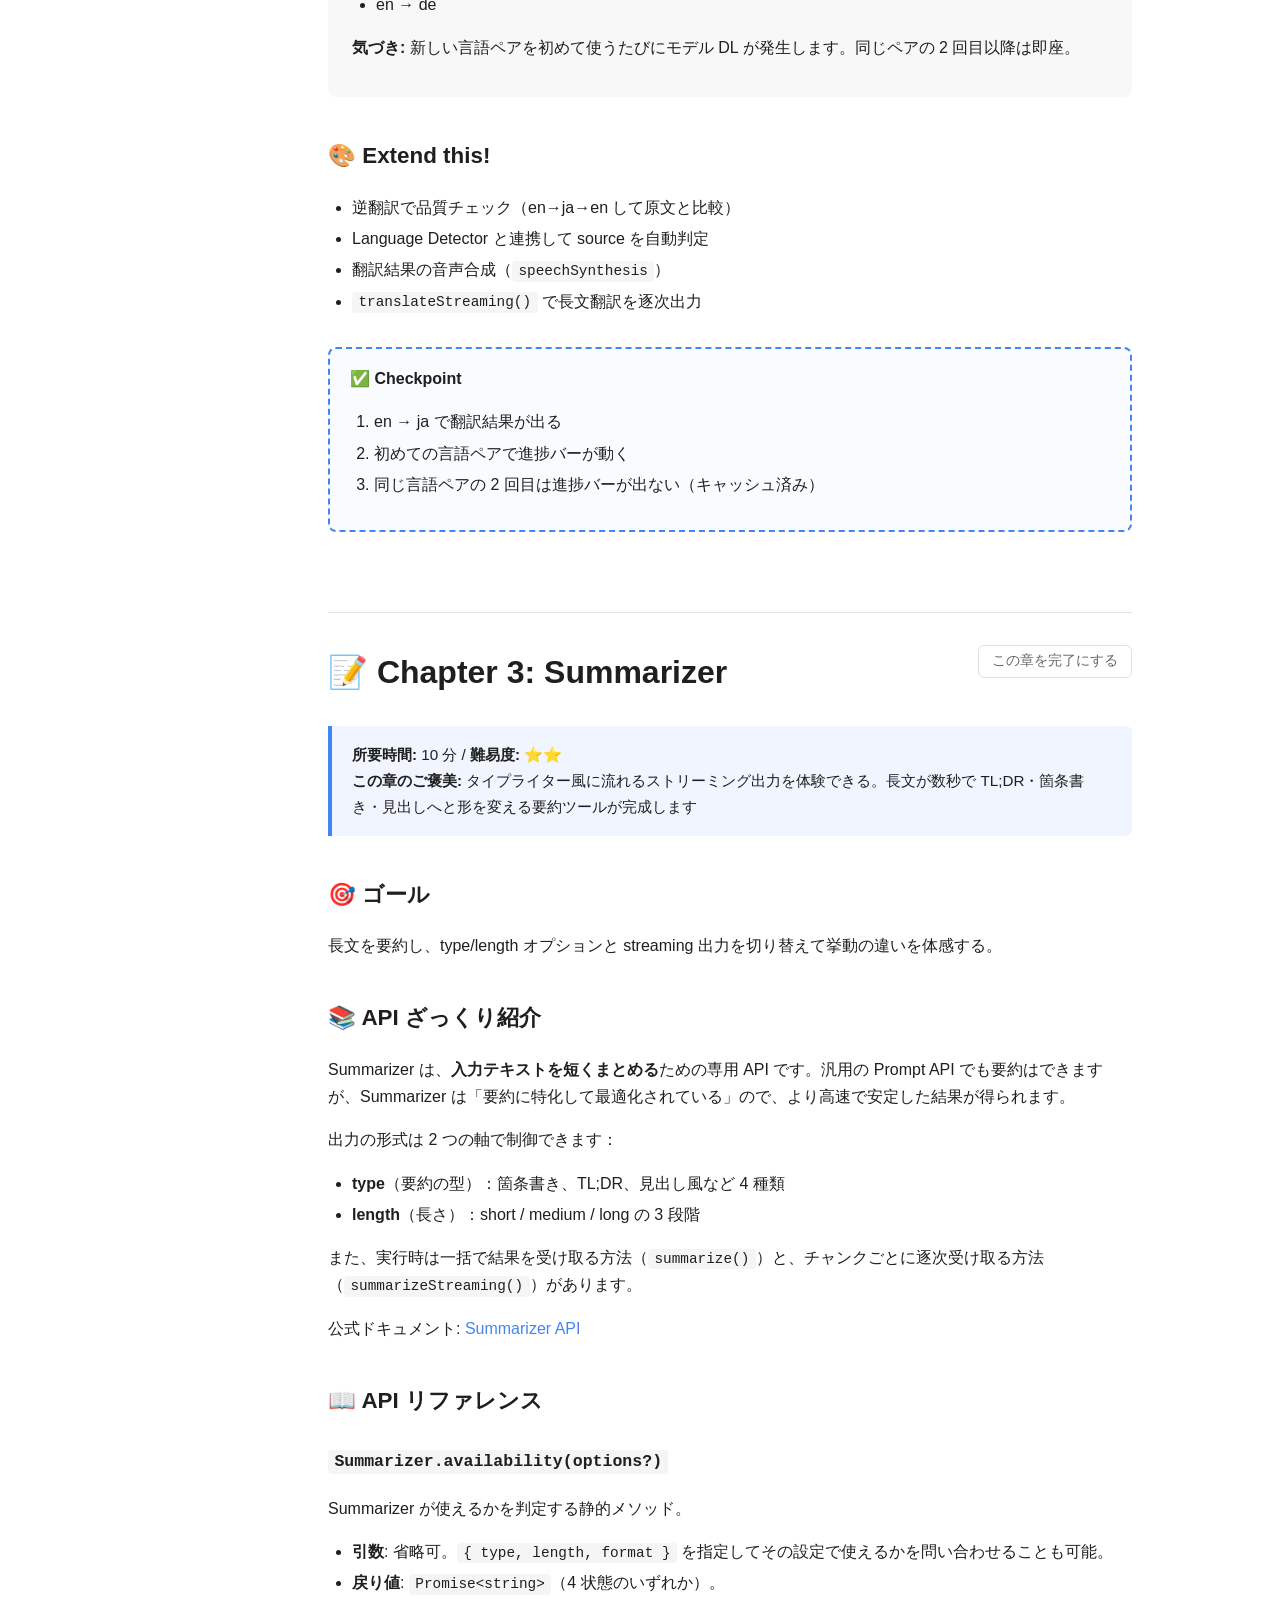
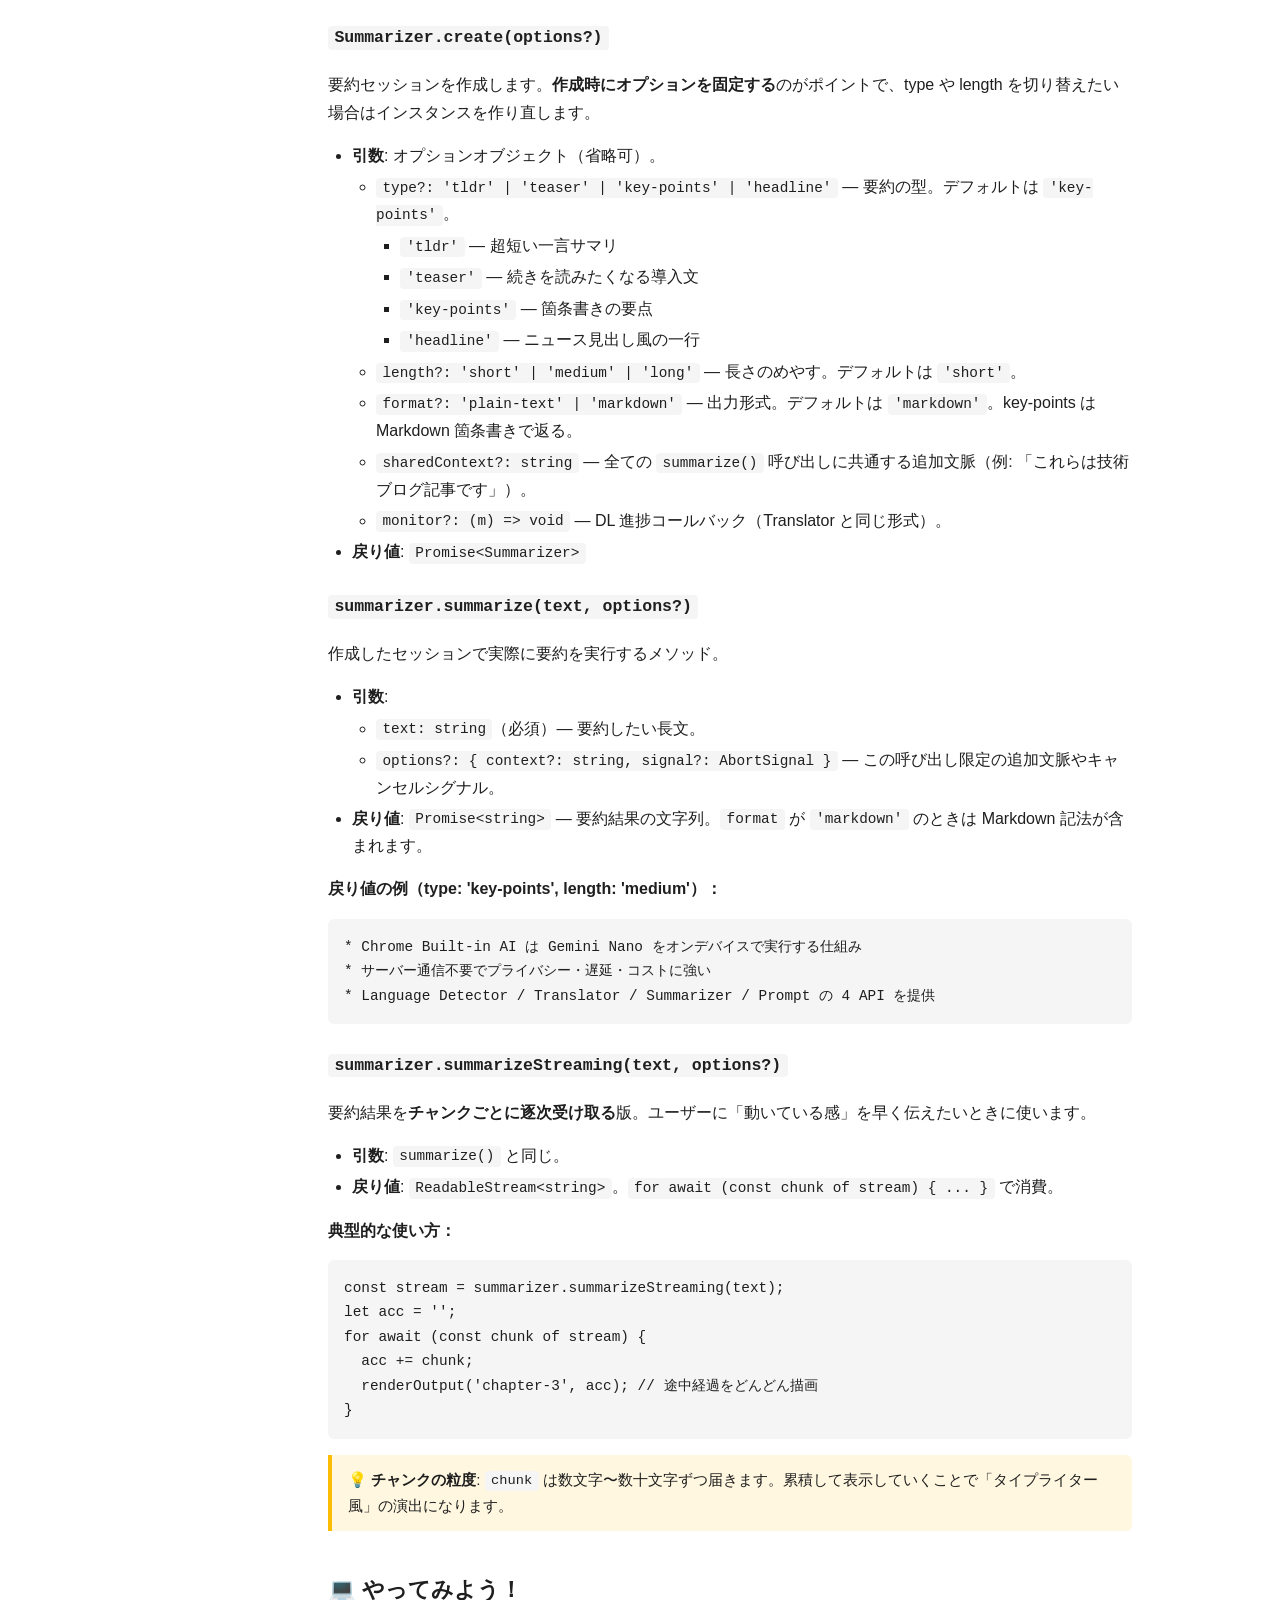
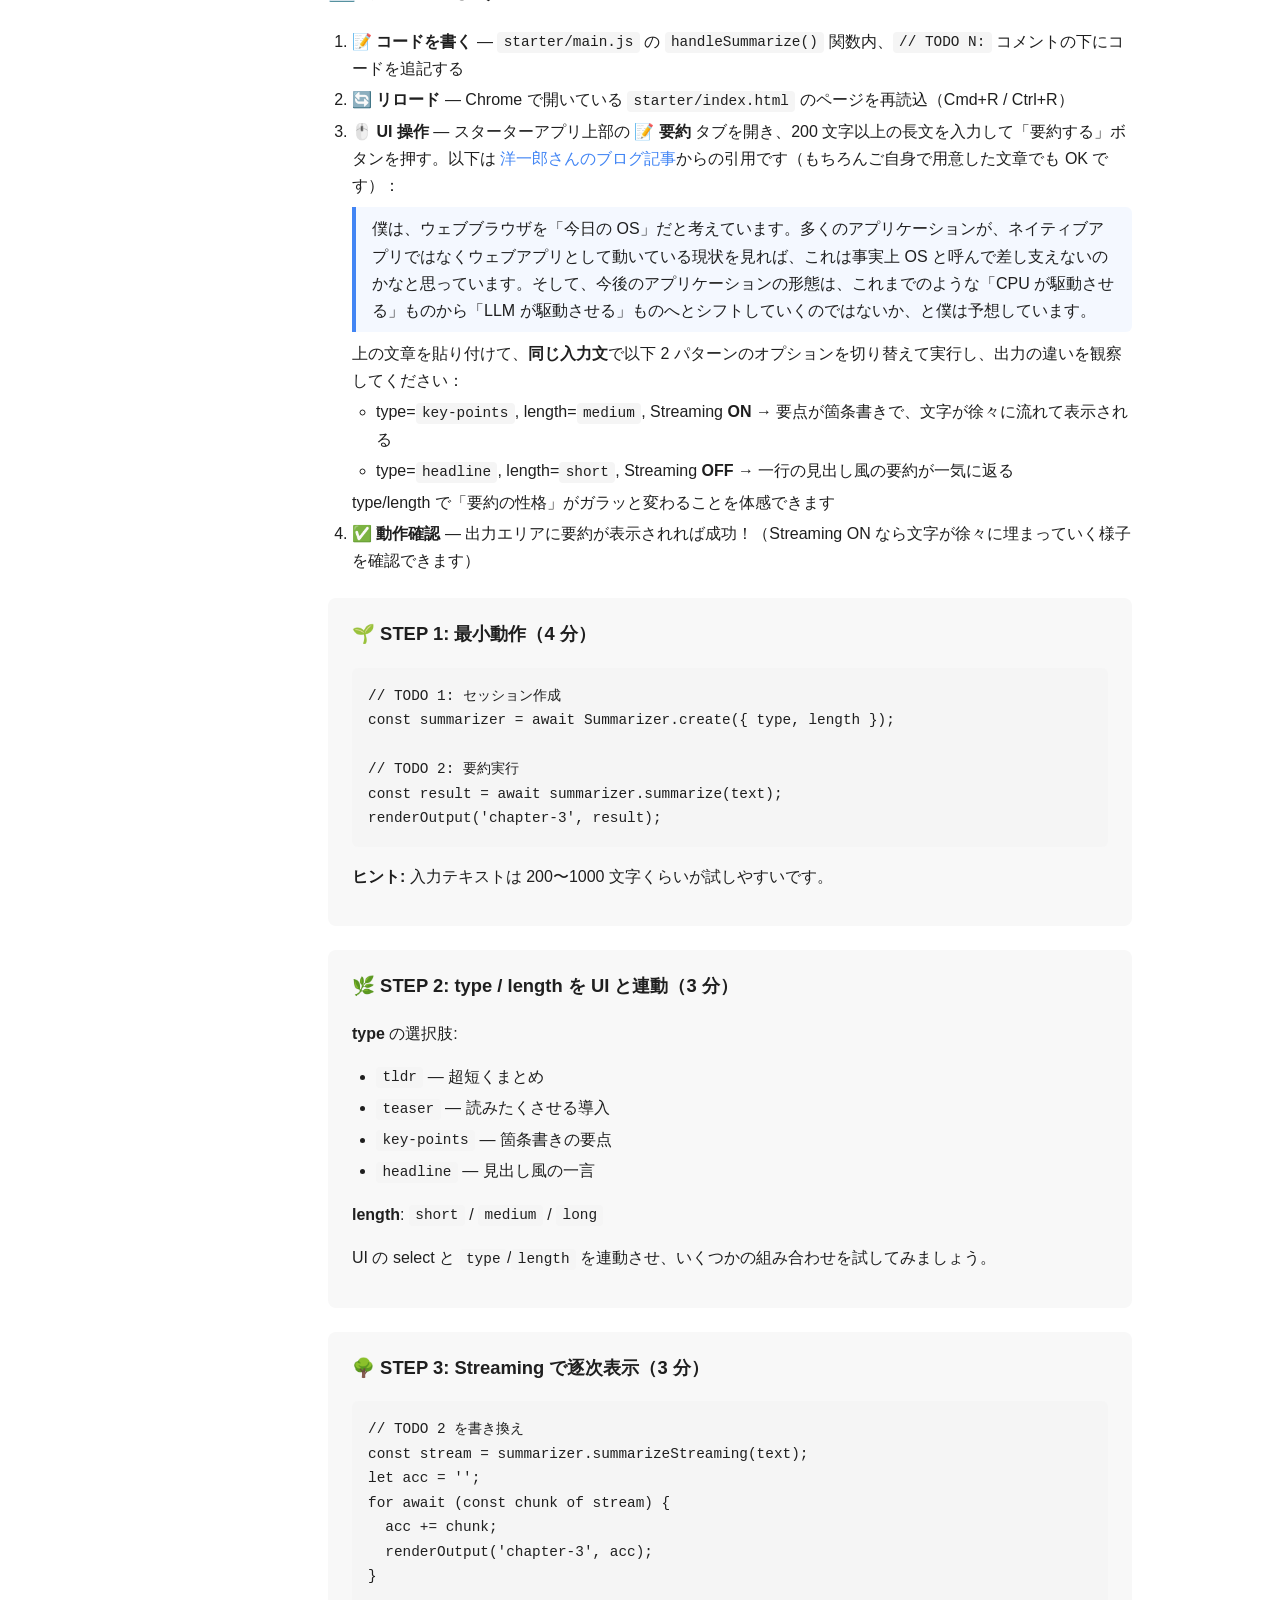
==== commit 185149d2: "Fix dry-run findings: badge location wording and Summarizer 'tldr' type value" ====
--- a/docs-site/index.html
+++ b/docs-site/index.html
@@ -431,9 +431,9 @@
         <ul>
           <li><strong>引数</strong>: オプションオブジェクト（省略可）。
             <ul>
-              <li><code>type?: 'tl;dr' | 'teaser' | 'key-points' | 'headline'</code> — 要約の型。デフォルトは <code>'key-points'</code>。
+              <li><code>type?: 'tldr' | 'teaser' | 'key-points' | 'headline'</code> — 要約の型。デフォルトは <code>'key-points'</code>。
                 <ul>
-                  <li><code>'tl;dr'</code> — 超短い一言サマリ</li>
+                  <li><code>'tldr'</code> — 超短い一言サマリ</li>
                   <li><code>'teaser'</code> — 続きを読みたくなる導入文</li>
                   <li><code>'key-points'</code> — 箇条書きの要点</li>
                   <li><code>'headline'</code> — ニュース見出し風の一行</li>
@@ -515,7 +515,7 @@
           <h3>🌿 STEP 2: type / length を UI と連動（3 分）</h3>
           <p><strong>type</strong> の選択肢:</p>
           <ul>
-            <li><code>tl;dr</code> — 超短くまとめ</li>
+            <li><code>tldr</code> — 超短くまとめ</li>
             <li><code>teaser</code> — 読みたくさせる導入</li>
             <li><code>key-points</code> — 箇条書きの要点</li>
             <li><code>headline</code> — 見出し風の一言</li>
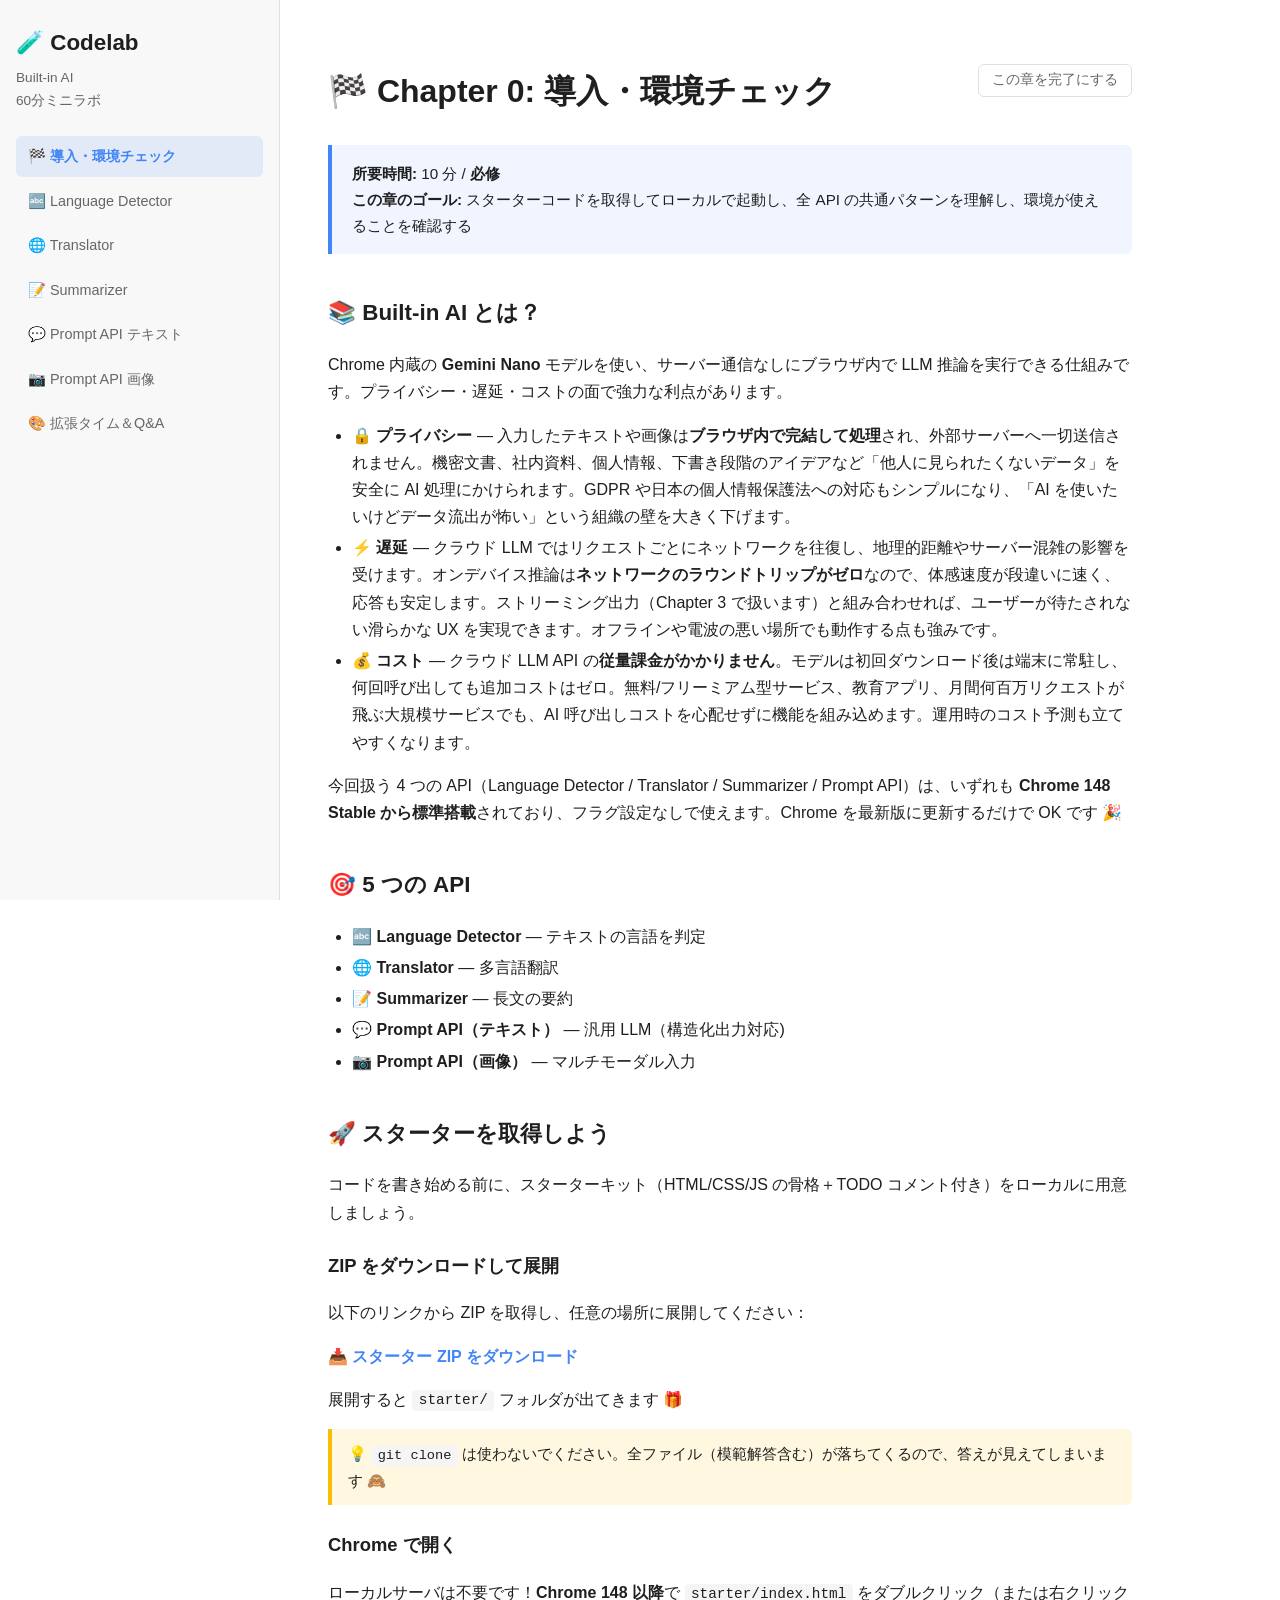
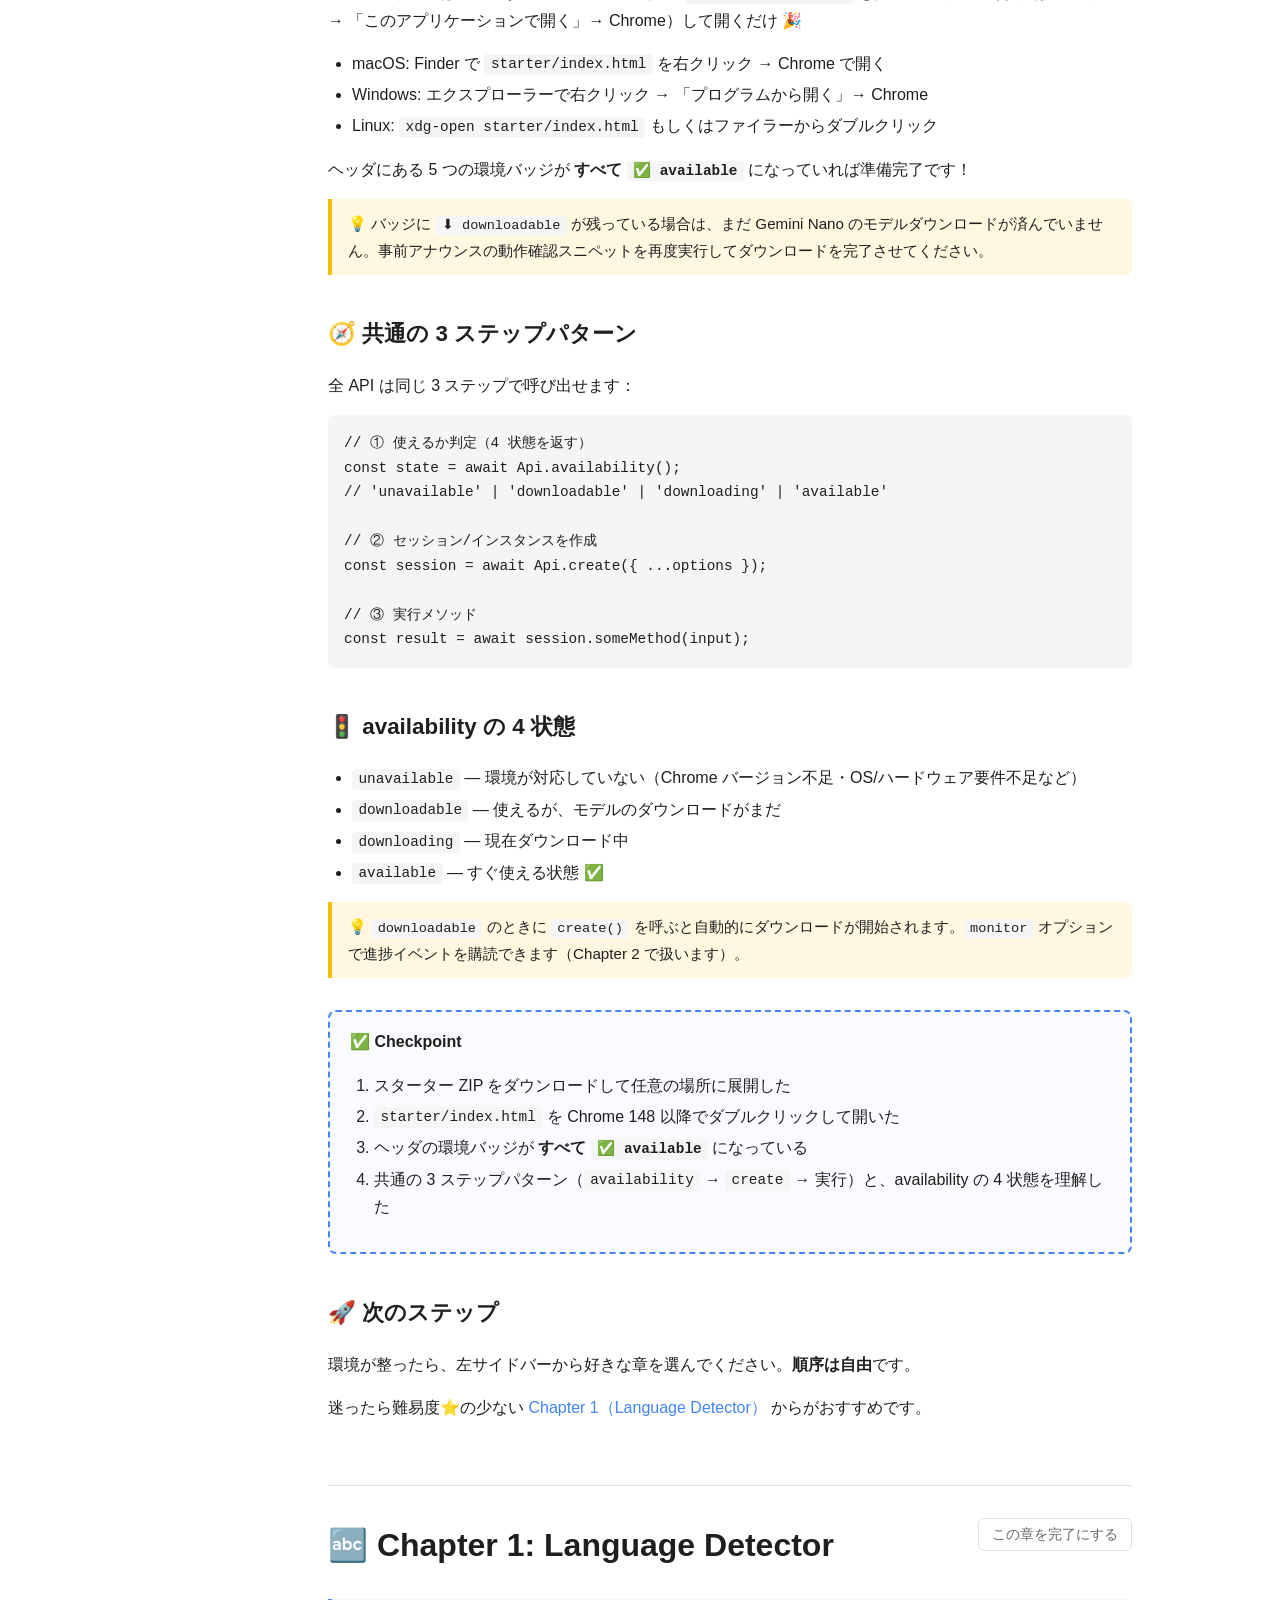
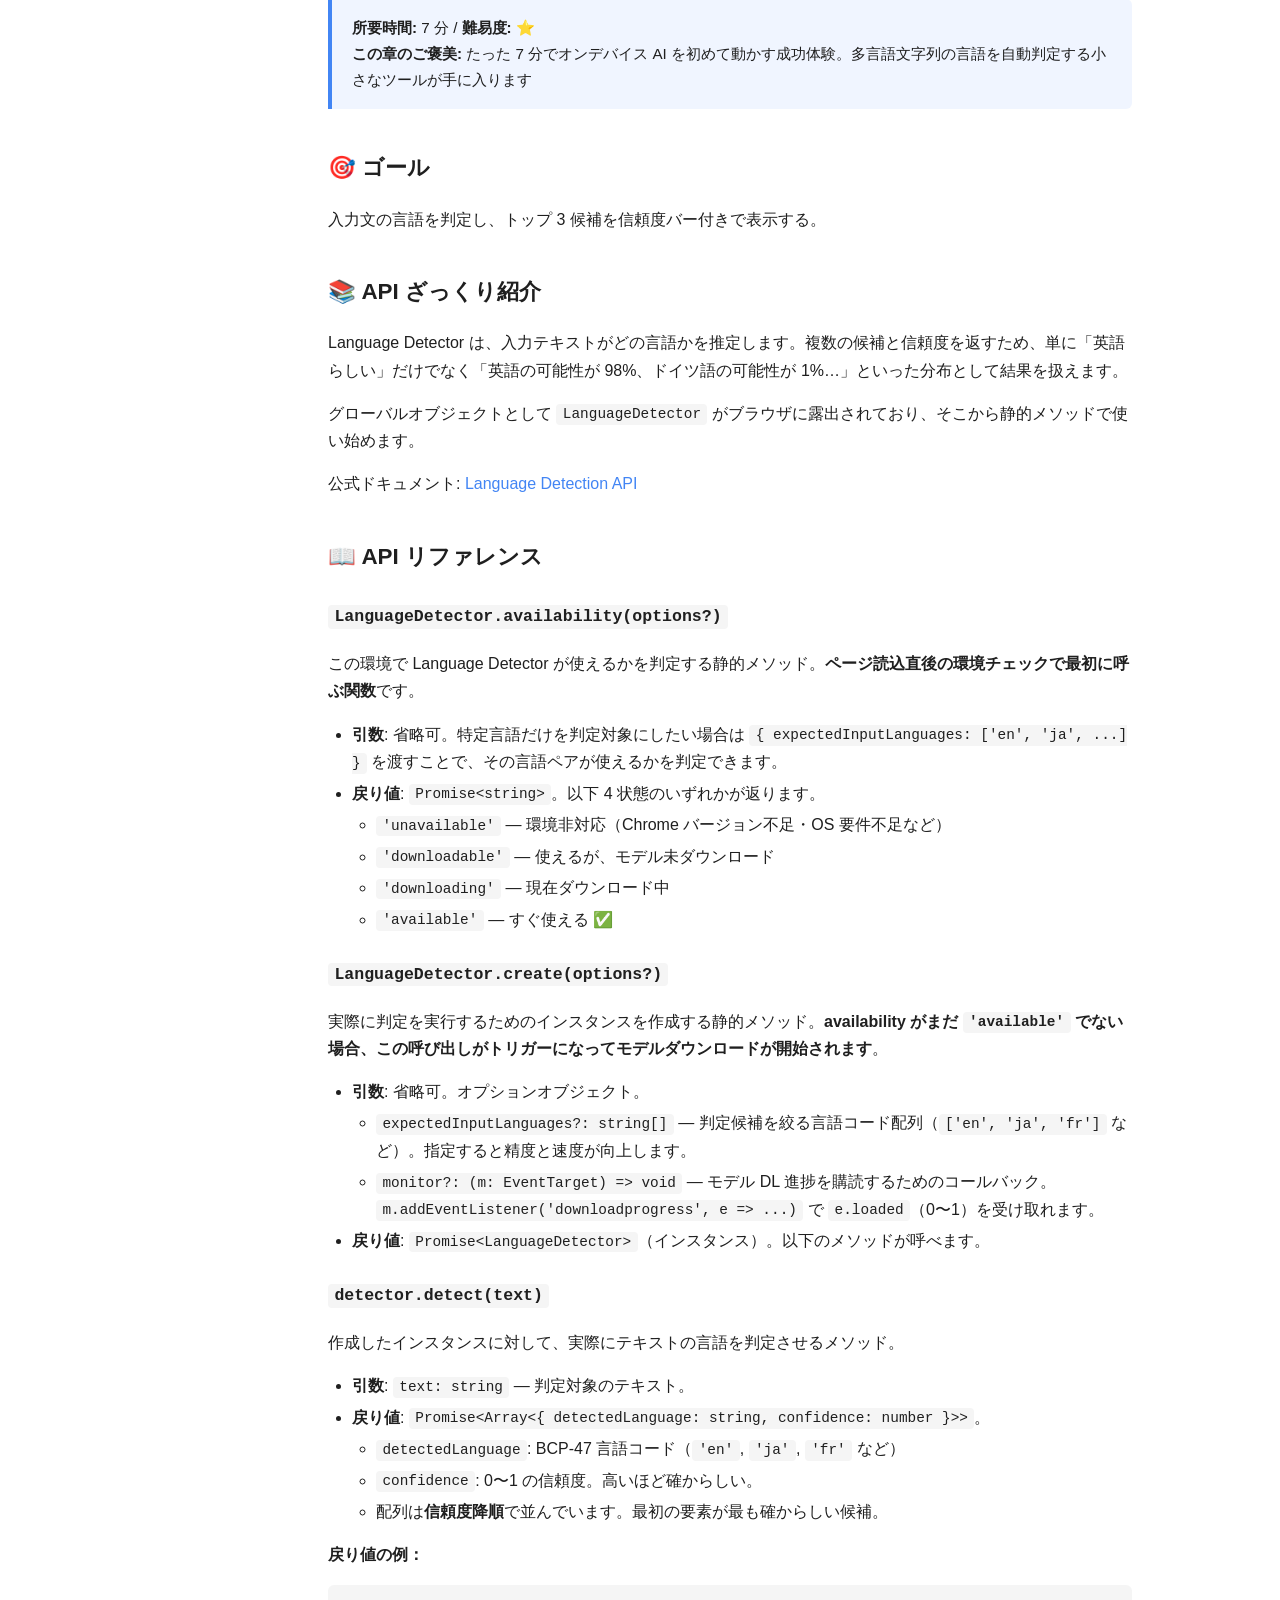
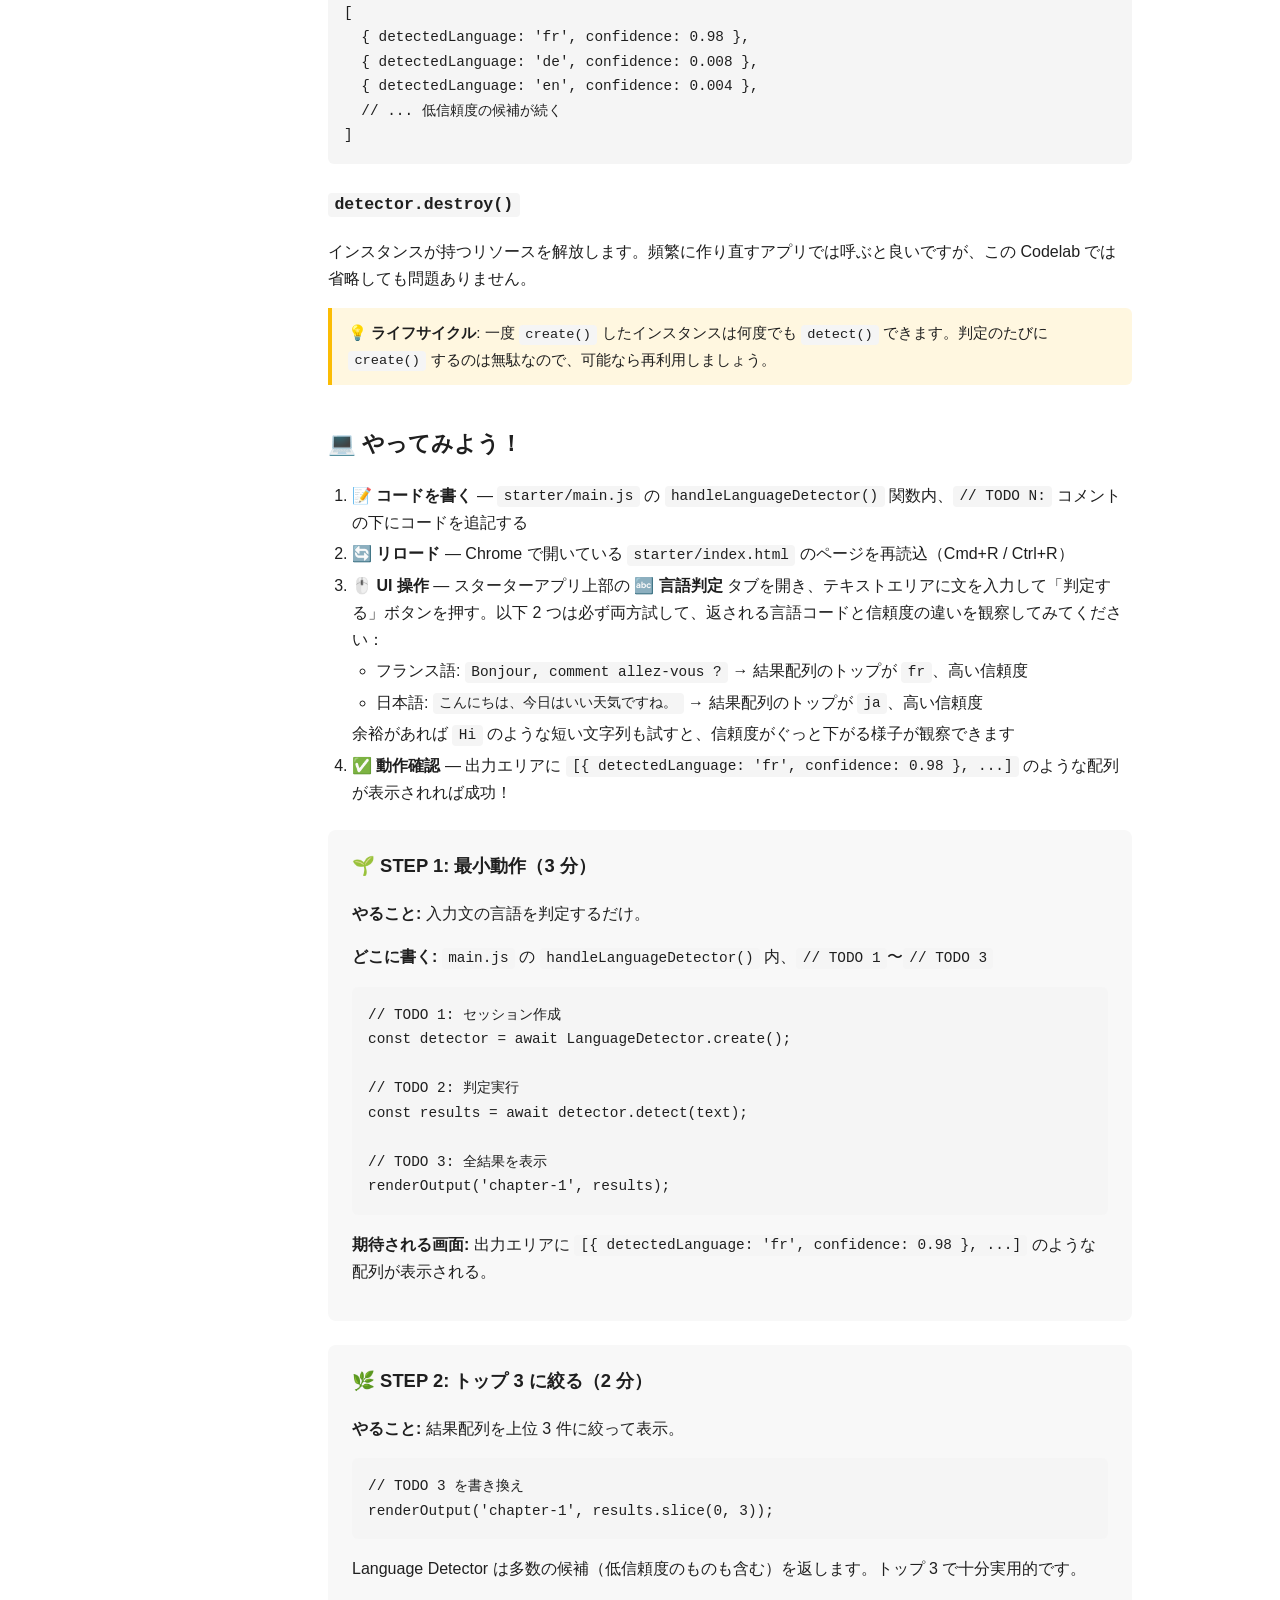
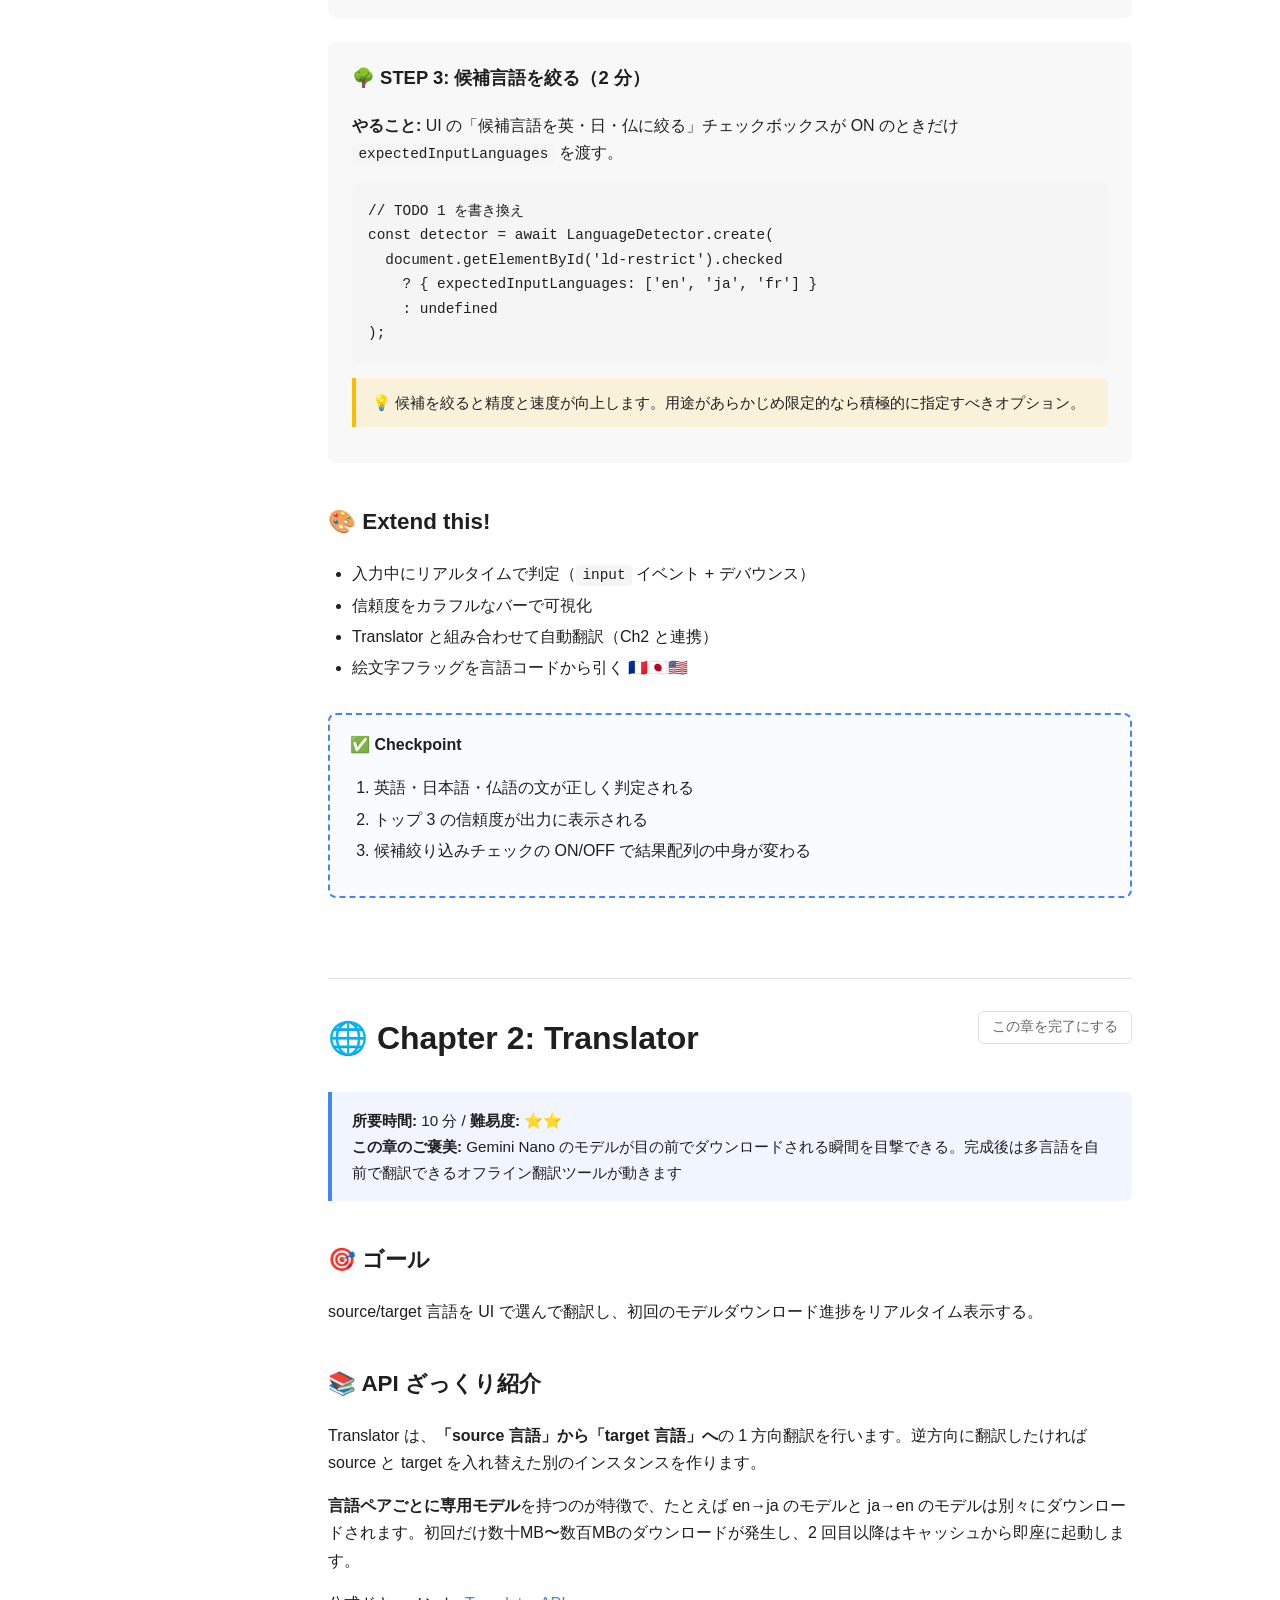
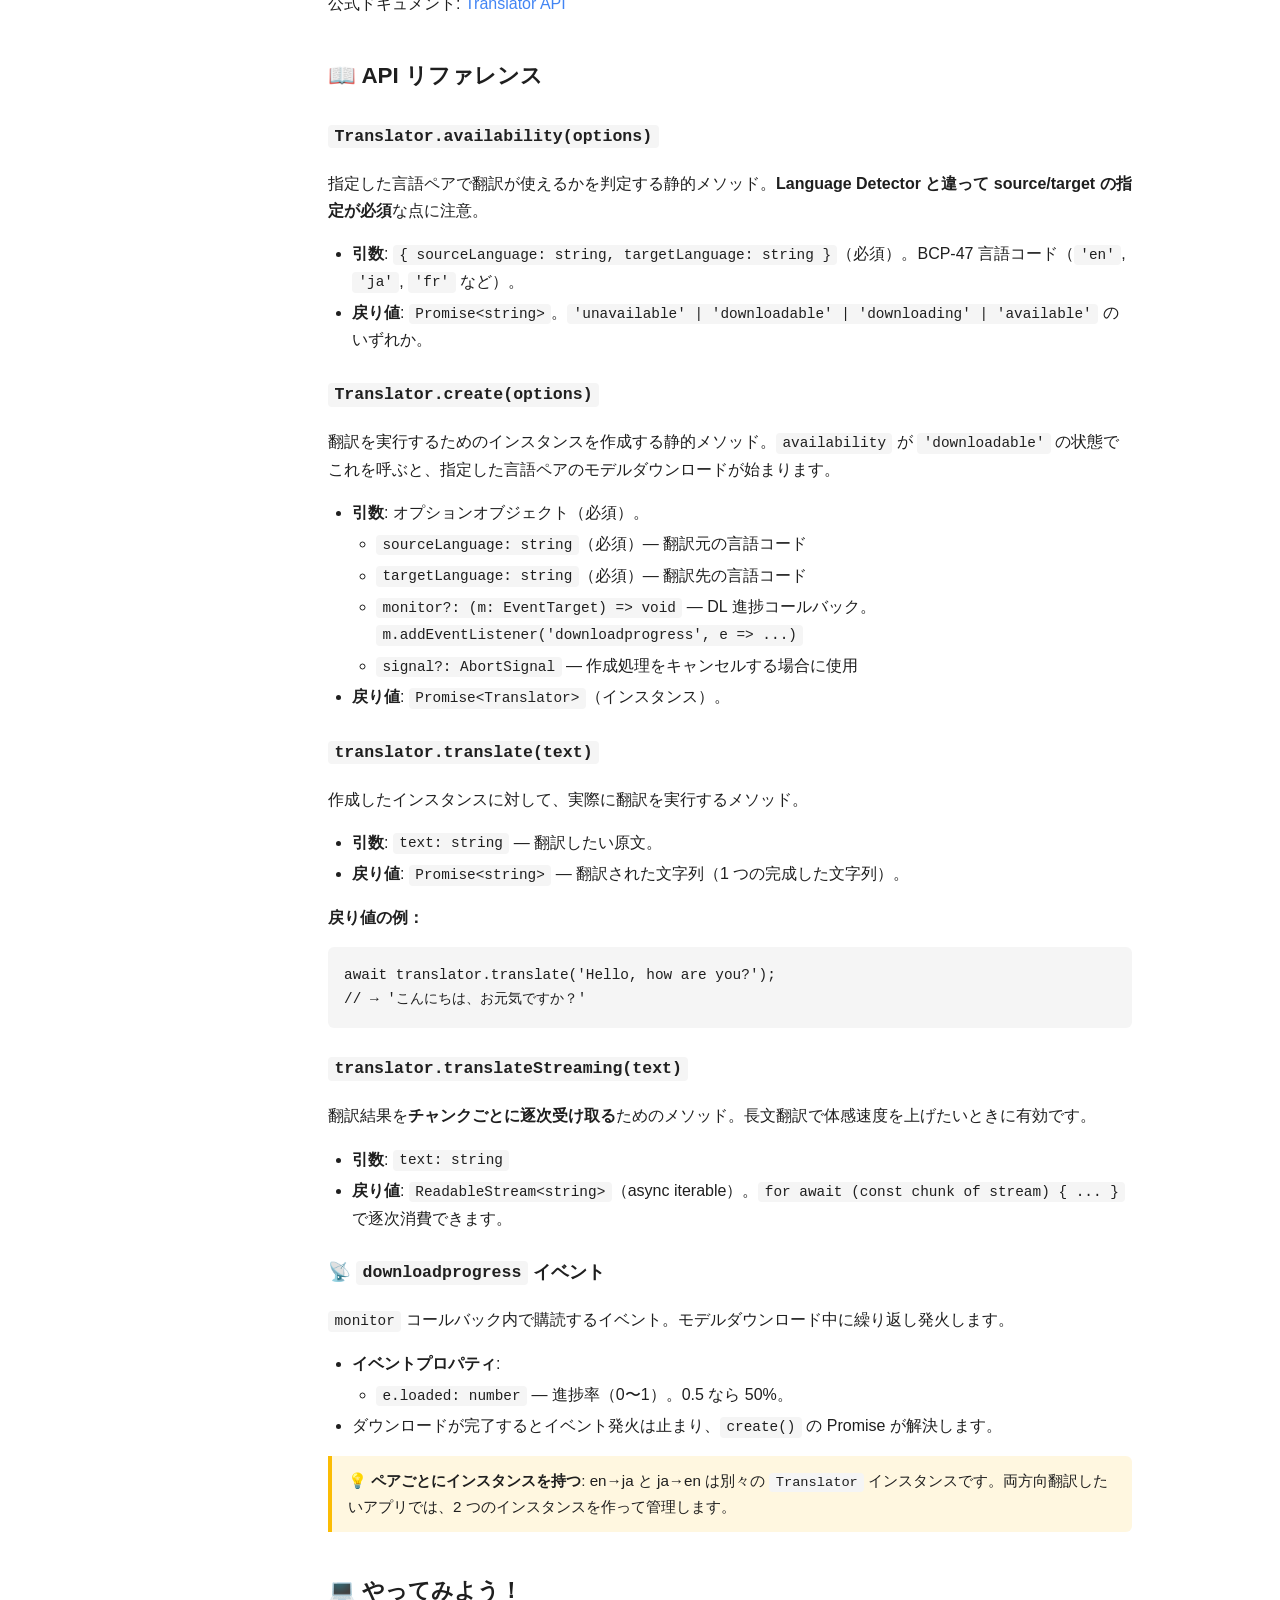
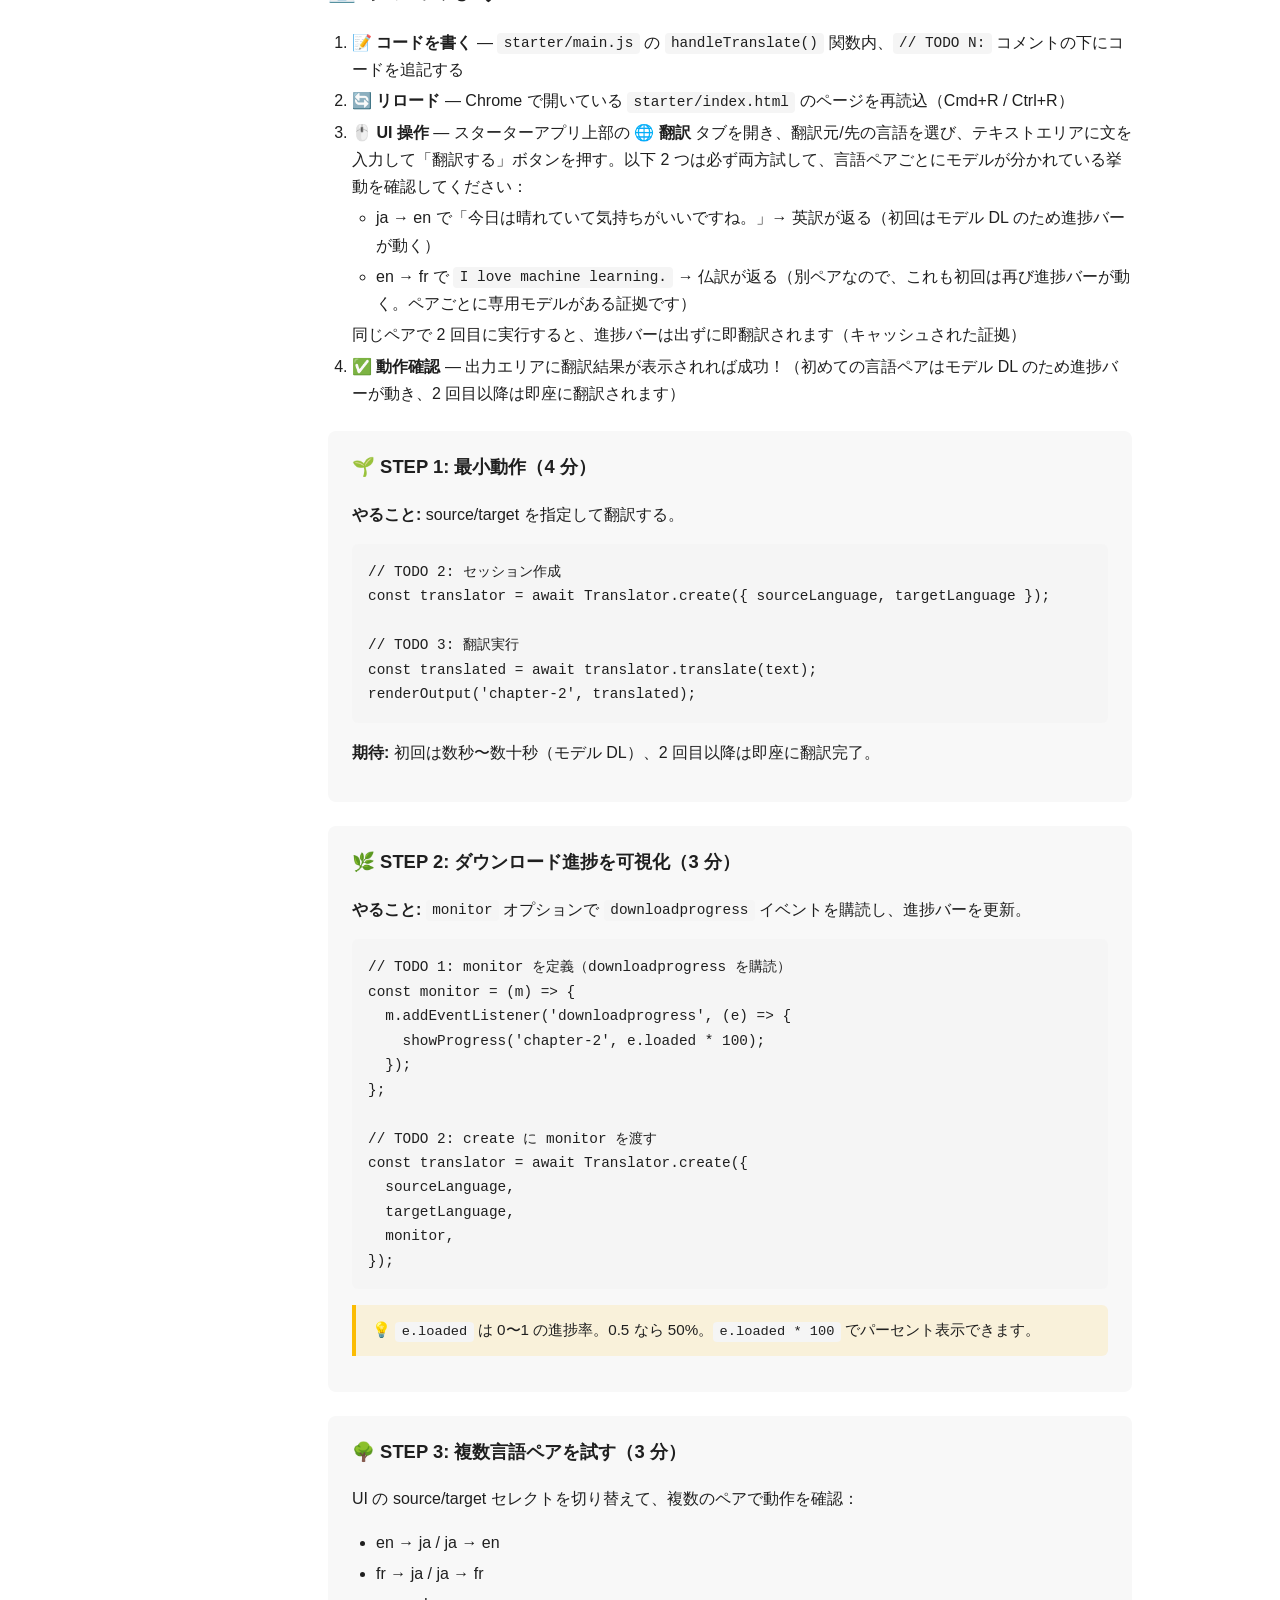
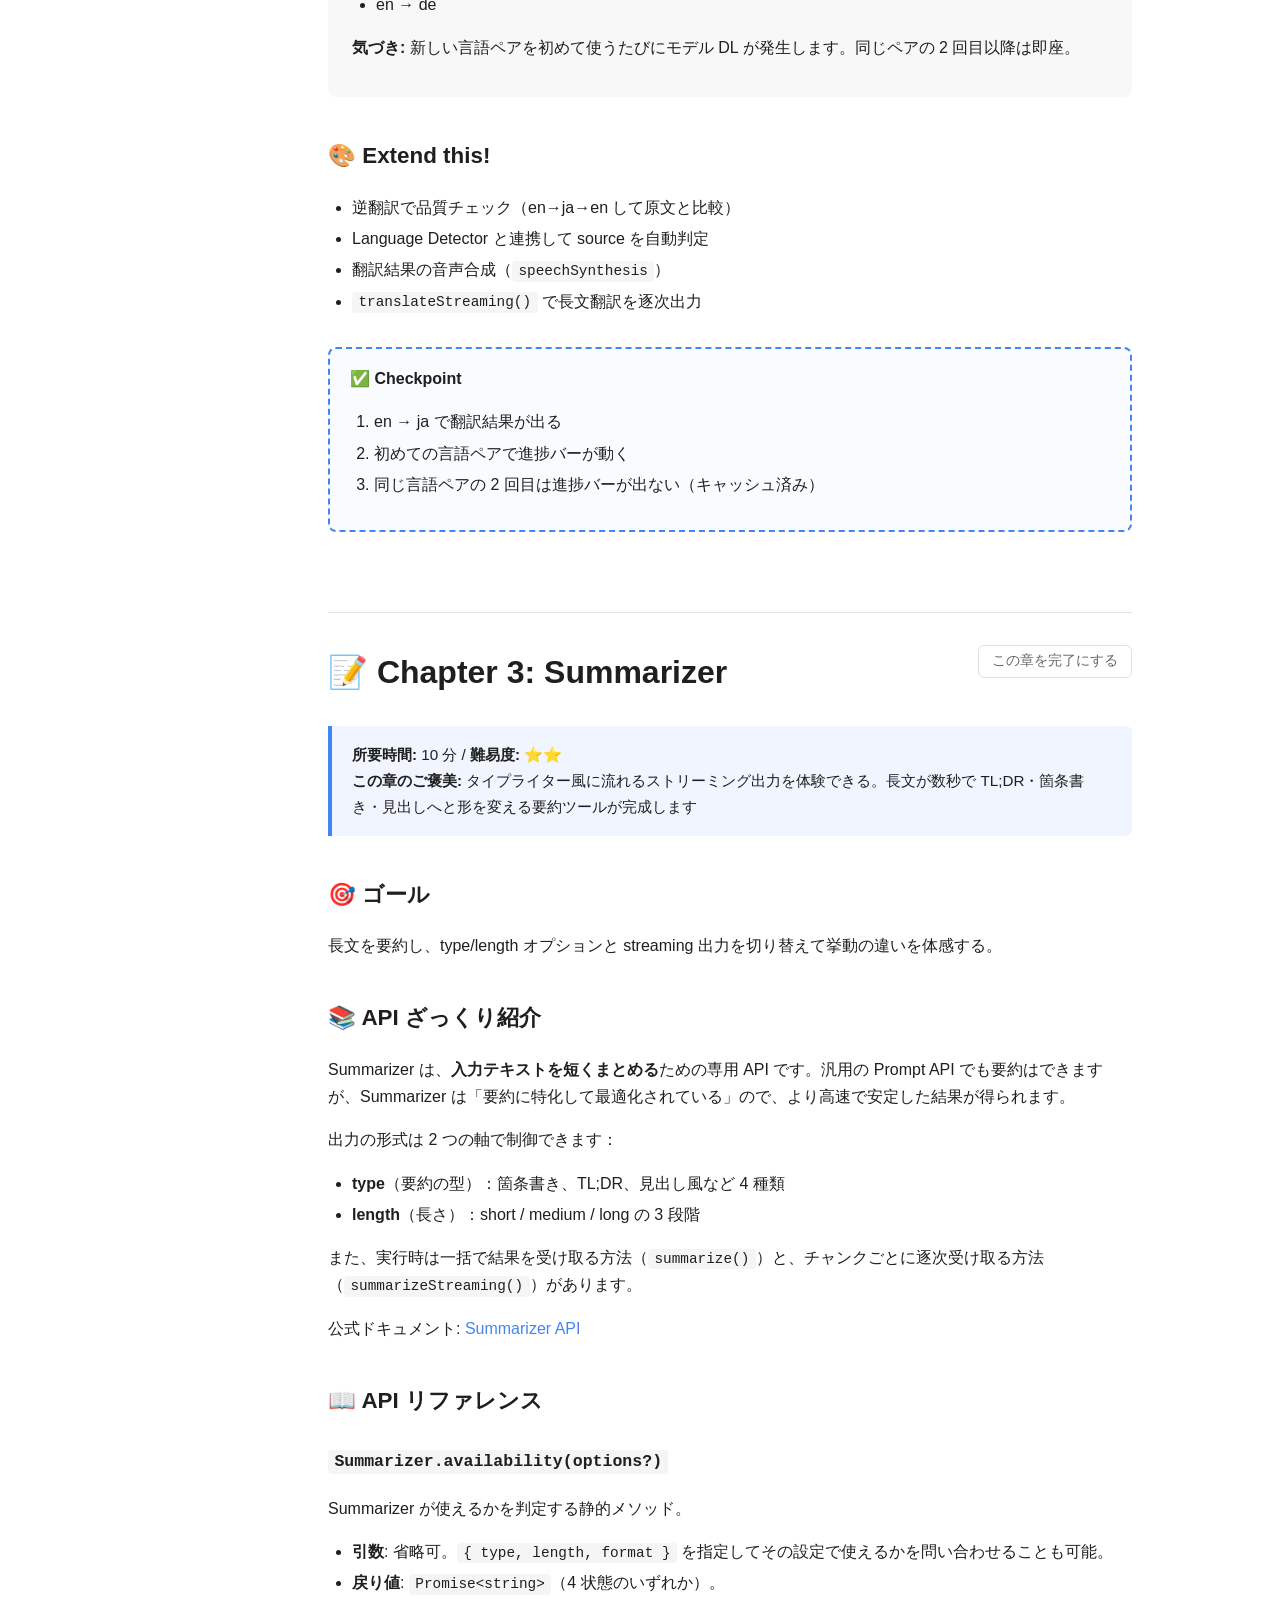
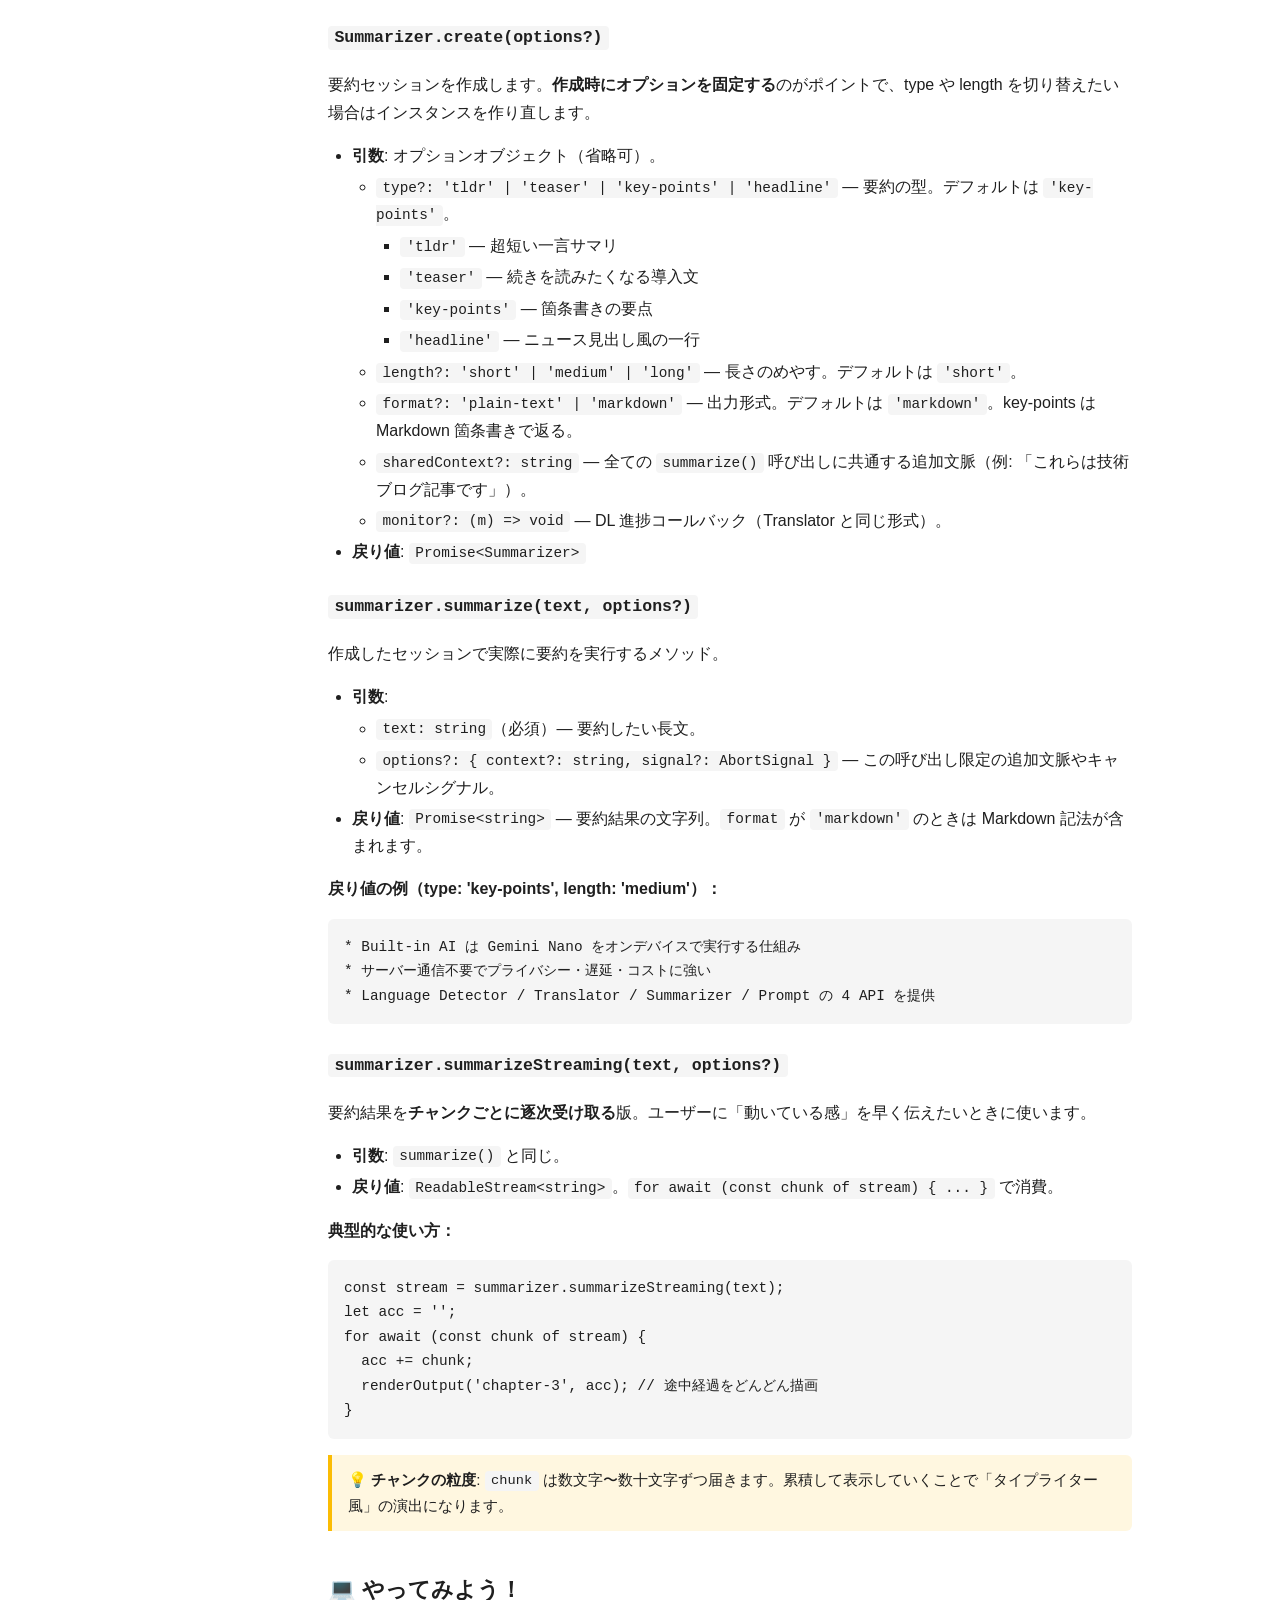
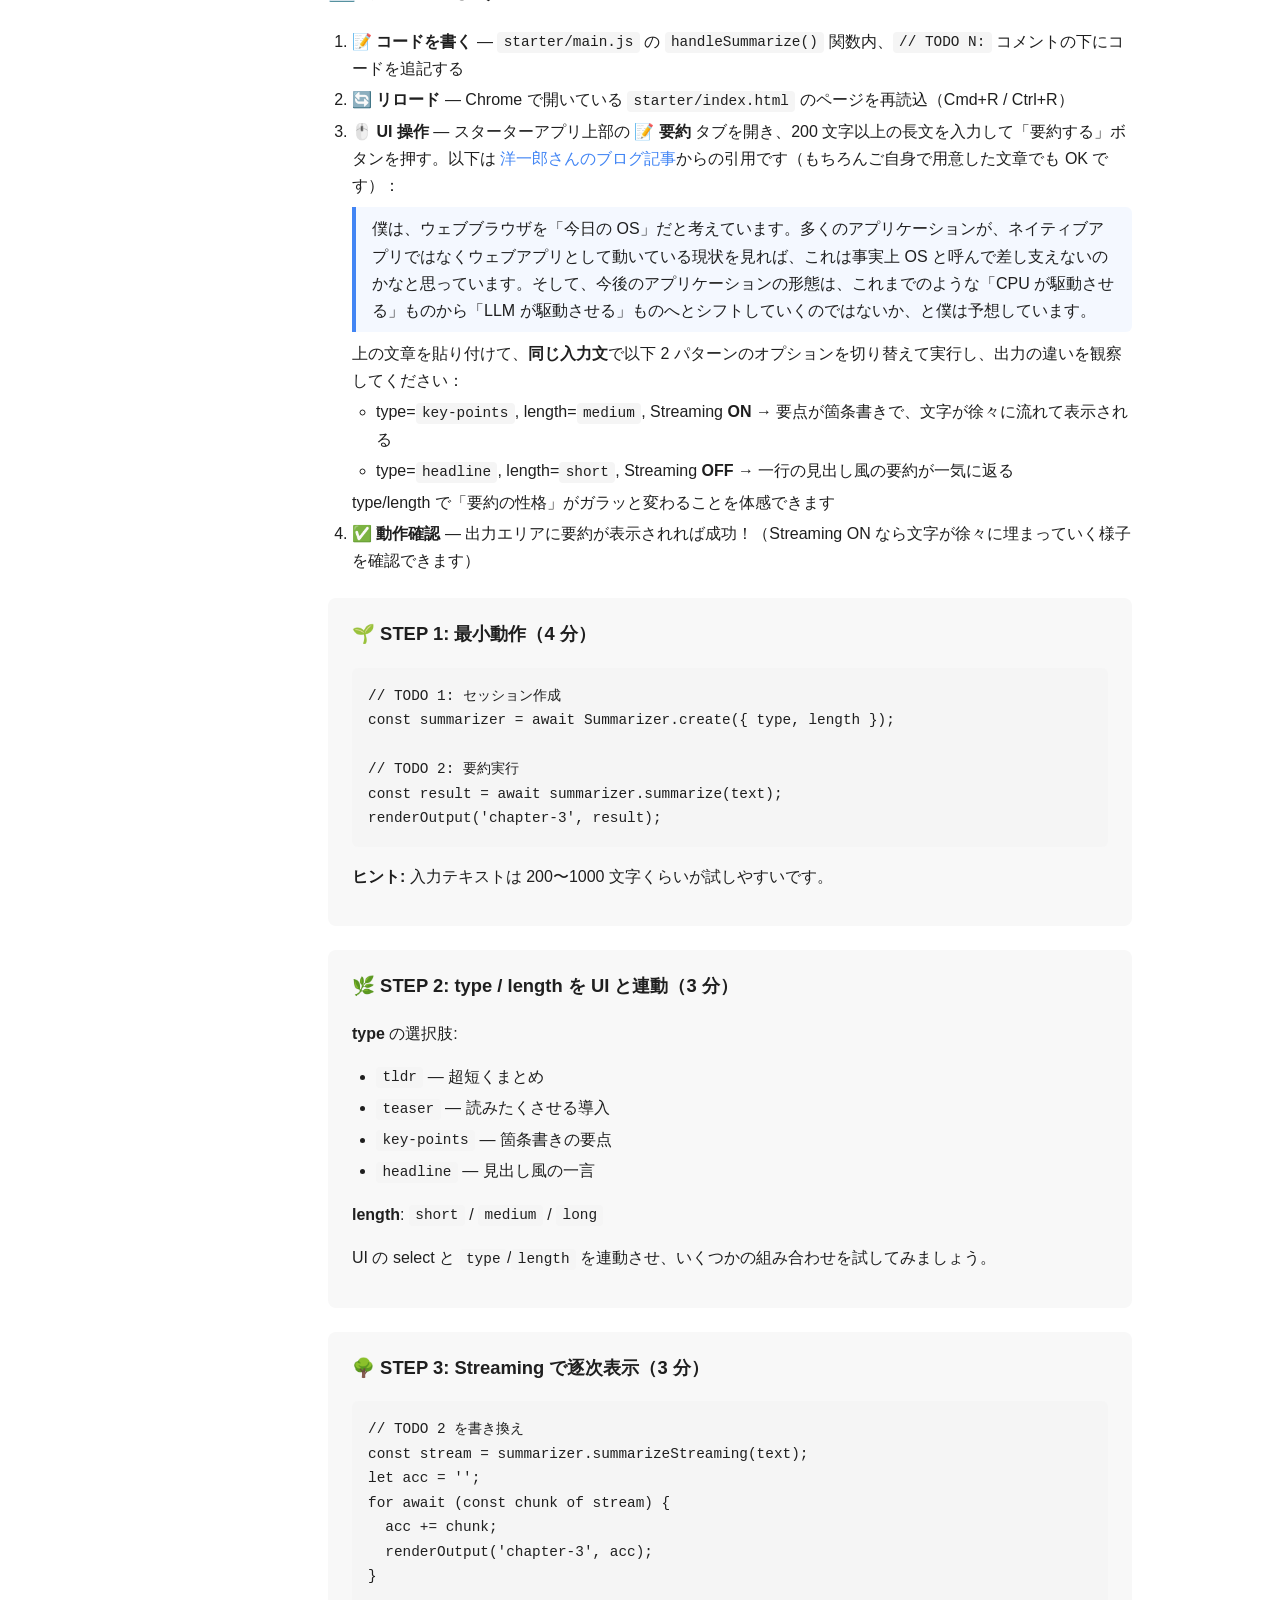
==== commit ffa7f8a5: "Rename 'Chrome Built-in AI' to 'Built-in AI' for browser-neutral naming" ====
--- a/docs-site/index.html
+++ b/docs-site/index.html
@@ -3,14 +3,14 @@
 <head>
   <meta charset="utf-8">
   <meta name="viewport" content="width=device-width, initial-scale=1">
-  <title>Chrome Built-in AI 60分ミニラボ — Codelab</title>
+  <title>Built-in AI 60分ミニラボ — Codelab</title>
   <link rel="stylesheet" href="/docs-site/styles.css">
 </head>
 <body>
   <div class="layout">
     <aside class="sidebar">
       <h1 class="logo">🧪 Codelab</h1>
-      <p class="tagline">Chrome Built-in AI<br>60分ミニラボ</p>
+      <p class="tagline">Built-in AI<br>60分ミニラボ</p>
       <nav>
         <ol id="toc"></ol>
       </nav>
@@ -25,7 +25,7 @@
           <strong>この章のゴール:</strong> スターターコードを取得してローカルで起動し、全 API の共通パターンを理解し、環境が使えることを確認する
         </div>
 
-        <h2>📚 Chrome Built-in AI とは？</h2>
+        <h2>📚 Built-in AI とは？</h2>
         <p>Chrome 内蔵の <strong>Gemini Nano</strong> モデルを使い、サーバー通信なしにブラウザ内で LLM 推論を実行できる仕組みです。プライバシー・遅延・コストの面で強力な利点があります。</p>
 
         <ul>
@@ -460,7 +460,7 @@
           <li><strong>戻り値</strong>: <code>Promise&lt;string&gt;</code> — 要約結果の文字列。<code>format</code> が <code>'markdown'</code> のときは Markdown 記法が含まれます。</li>
         </ul>
         <p><strong>戻り値の例（type: 'key-points', length: 'medium'）：</strong></p>
-<pre><code>* Chrome Built-in AI は Gemini Nano をオンデバイスで実行する仕組み
+<pre><code>* Built-in AI は Gemini Nano をオンデバイスで実行する仕組み
 * サーバー通信不要でプライバシー・遅延・コストに強い
 * Language Detector / Translator / Summarizer / Prompt の 4 API を提供</code></pre>
 
@@ -568,7 +568,7 @@
 
         <h2>📚 API ざっくり紹介</h2>
         <p>Prompt API（グローバル名は <code>LanguageModel</code>）は、他の 3 つの API と違って<strong>「これに特化した機能」がなく、汎用的な LLM 呼び出しインターフェイス</strong>です。プロンプトを書いて自由な出力を得たり、JSON Schema で出力形式を縛ったりできます。</p>
-        <p>Chrome Built-in AI の中で最も柔軟で、他 3 API では対応できないタスク（分類・抽出・生成・変換など）はすべてこの API で実現します。</p>
+        <p>Built-in AI の中で最も柔軟で、他 3 API では対応できないタスク（分類・抽出・生成・変換など）はすべてこの API で実現します。</p>
         <p><strong>主な機能：</strong></p>
         <ul>
           <li><strong>チャット形式のセッション管理</strong>（system / user / assistant ロール、会話履歴保持）</li>
@@ -983,7 +983,7 @@
 
         <h2>📚 さらに学ぶ</h2>
         <ul>
-          <li><a href="https://developer.chrome.com/docs/ai/built-in" target="_blank" rel="noopener">Chrome Built-in AI 公式ドキュメント</a></li>
+          <li><a href="https://developer.chrome.com/docs/ai/built-in" target="_blank" rel="noopener">Built-in AI 公式ドキュメント</a></li>
           <li><a href="https://developer.chrome.com/docs/ai/prompt-api" target="_blank" rel="noopener">Prompt API 詳細</a></li>
           <li><a href="https://developer.chrome.com/docs/ai/language-detection" target="_blank" rel="noopener">Language Detection API</a></li>
           <li><a href="https://developer.chrome.com/docs/ai/translator-api" target="_blank" rel="noopener">Translator API</a></li>
@@ -995,7 +995,7 @@
 
         <div class="checkpoint">
           <strong>🎊 お疲れさまでした！</strong><br>
-          Chrome Built-in AI の 4 API を全部触った経験、めちゃくちゃ貴重です。
+          Built-in AI の 4 API を全部触った経験、めちゃくちゃ貴重です。
           ここから先はあなたのアイデア次第。世界を驚かせる Web AI アプリを作ってください 🚀
         </div>
       </article>
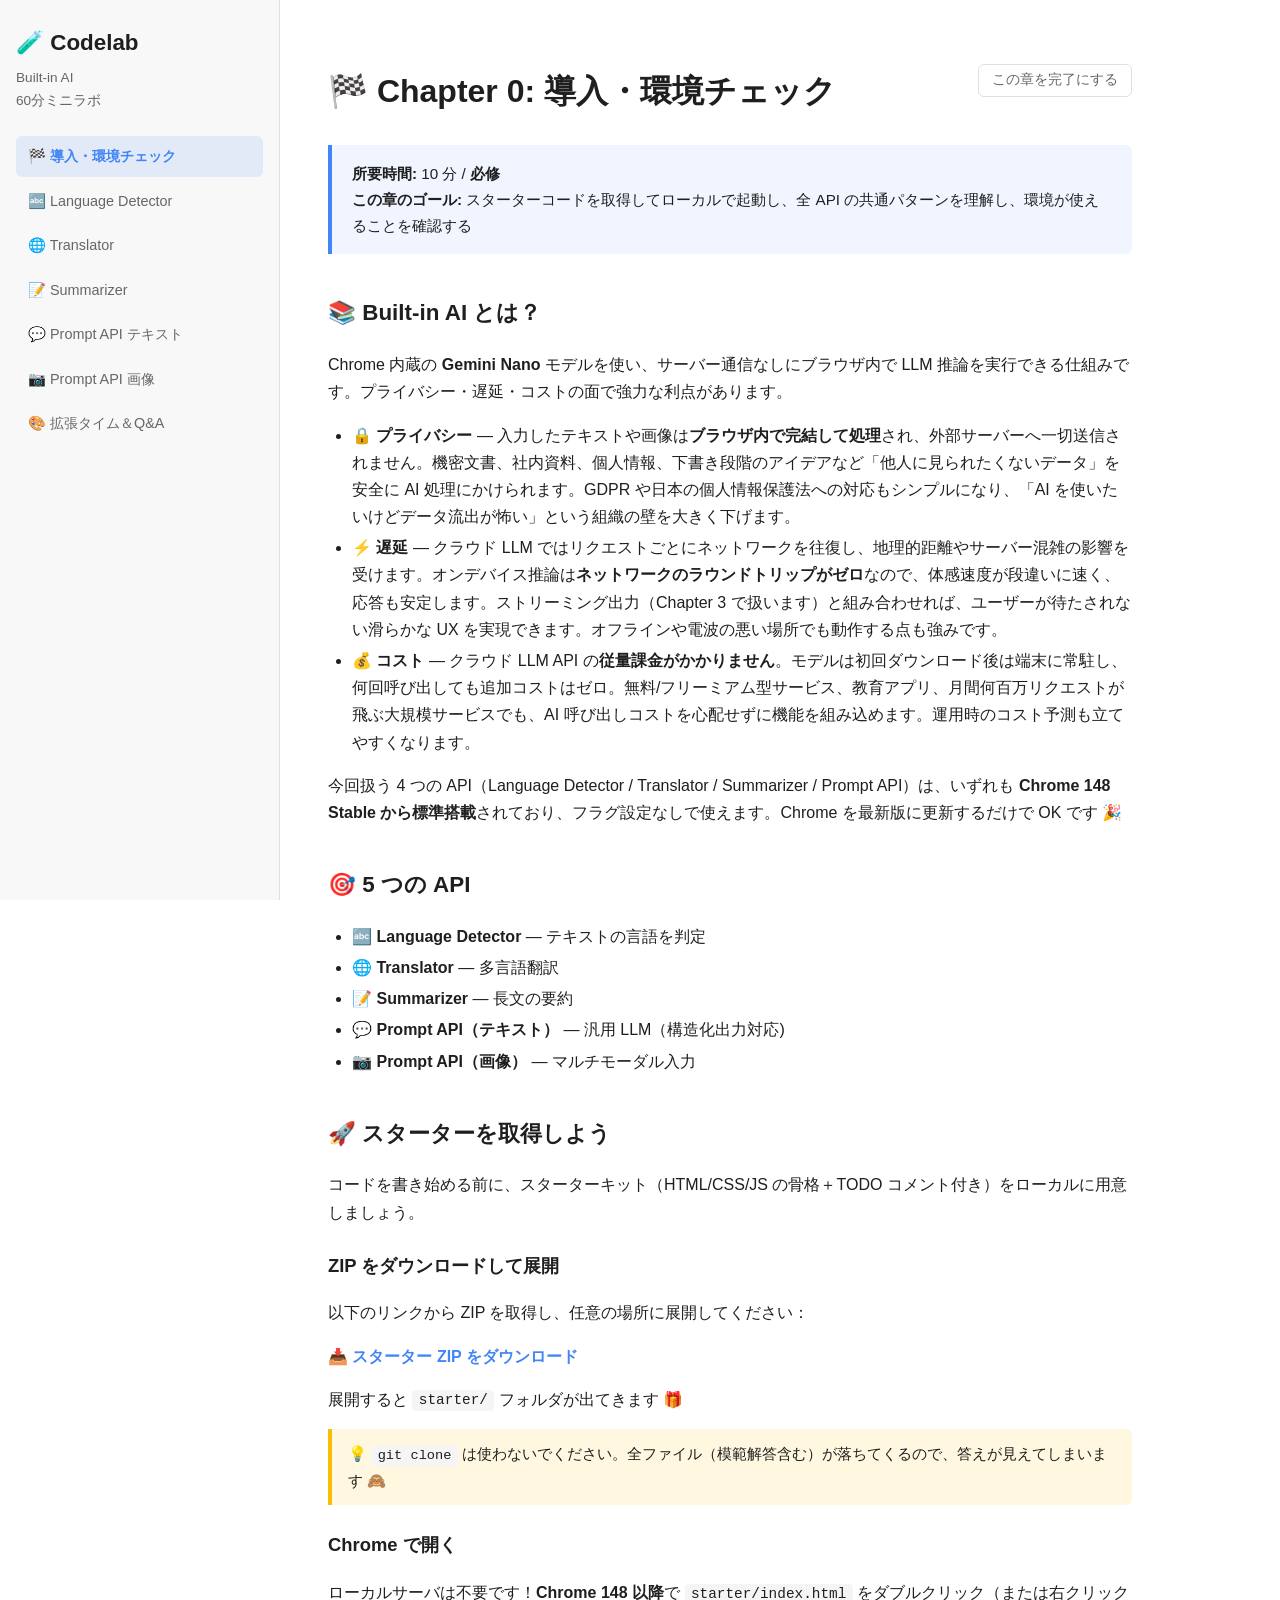
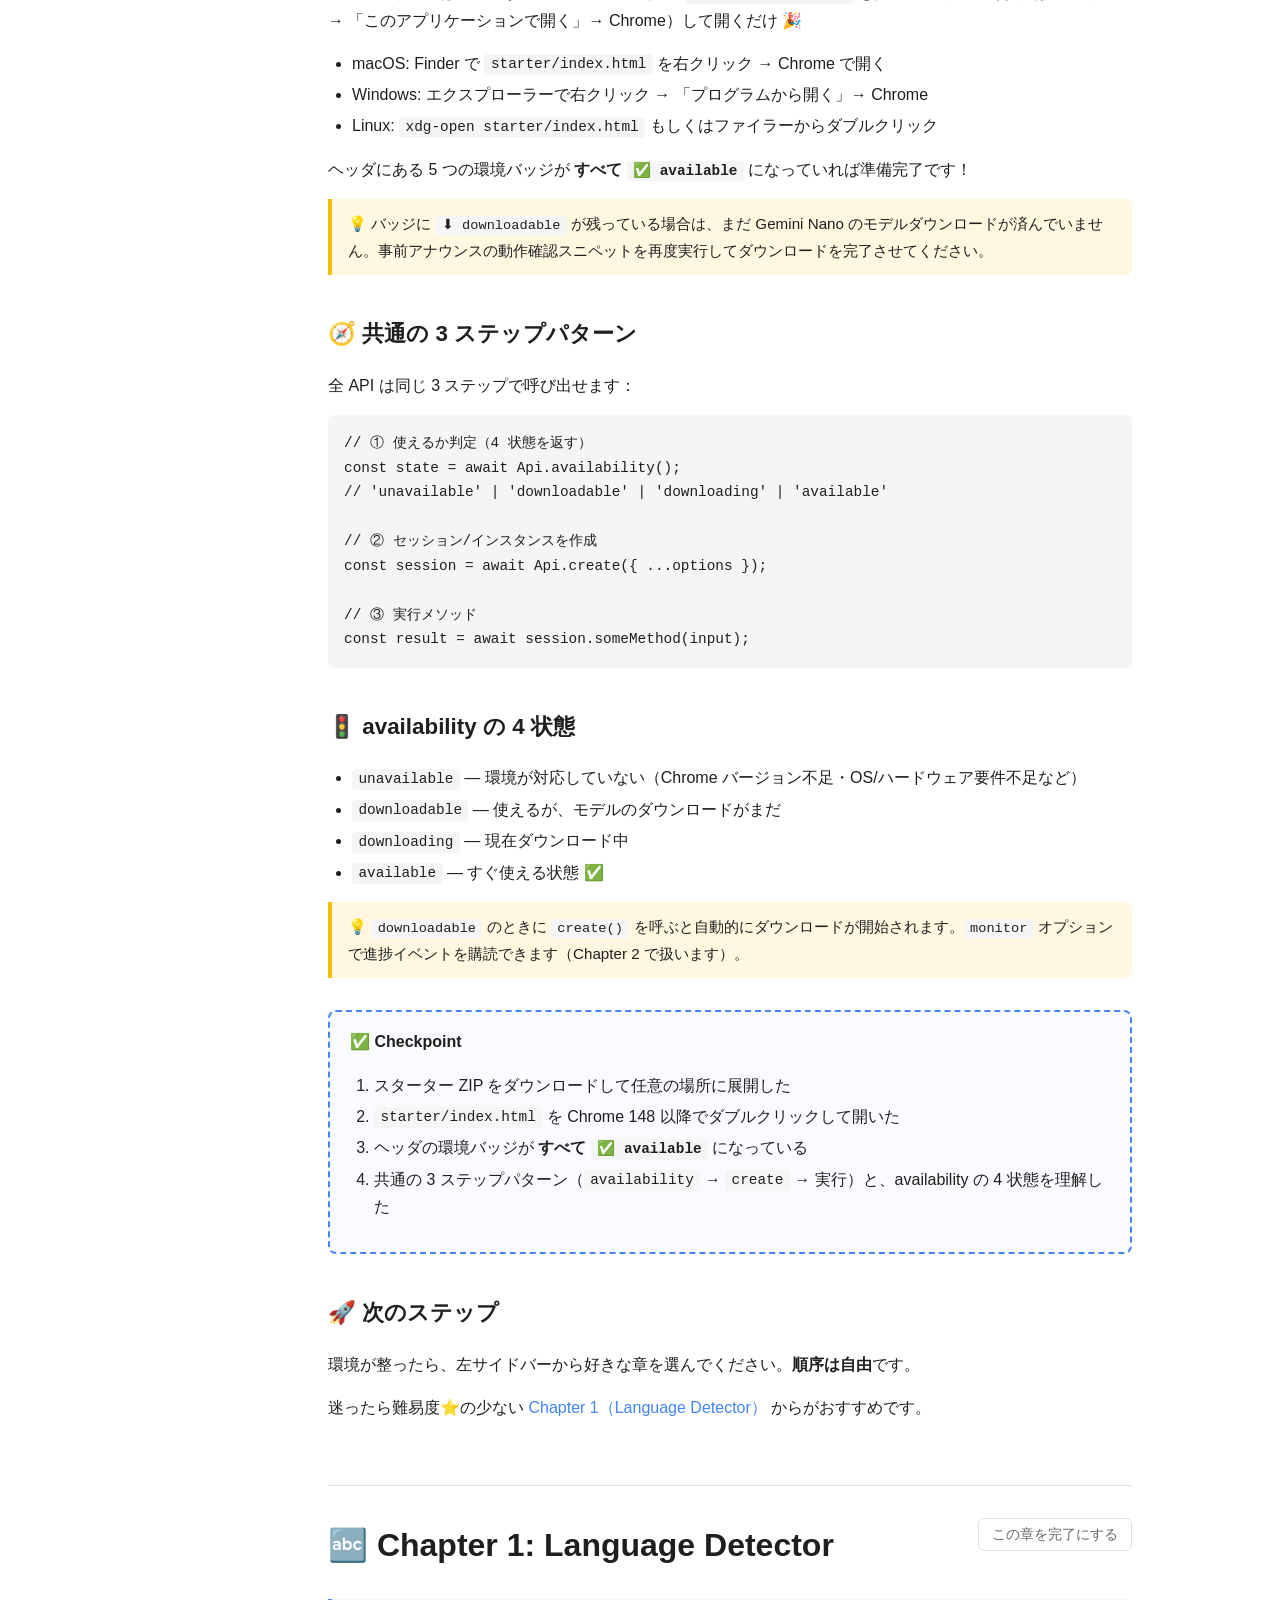
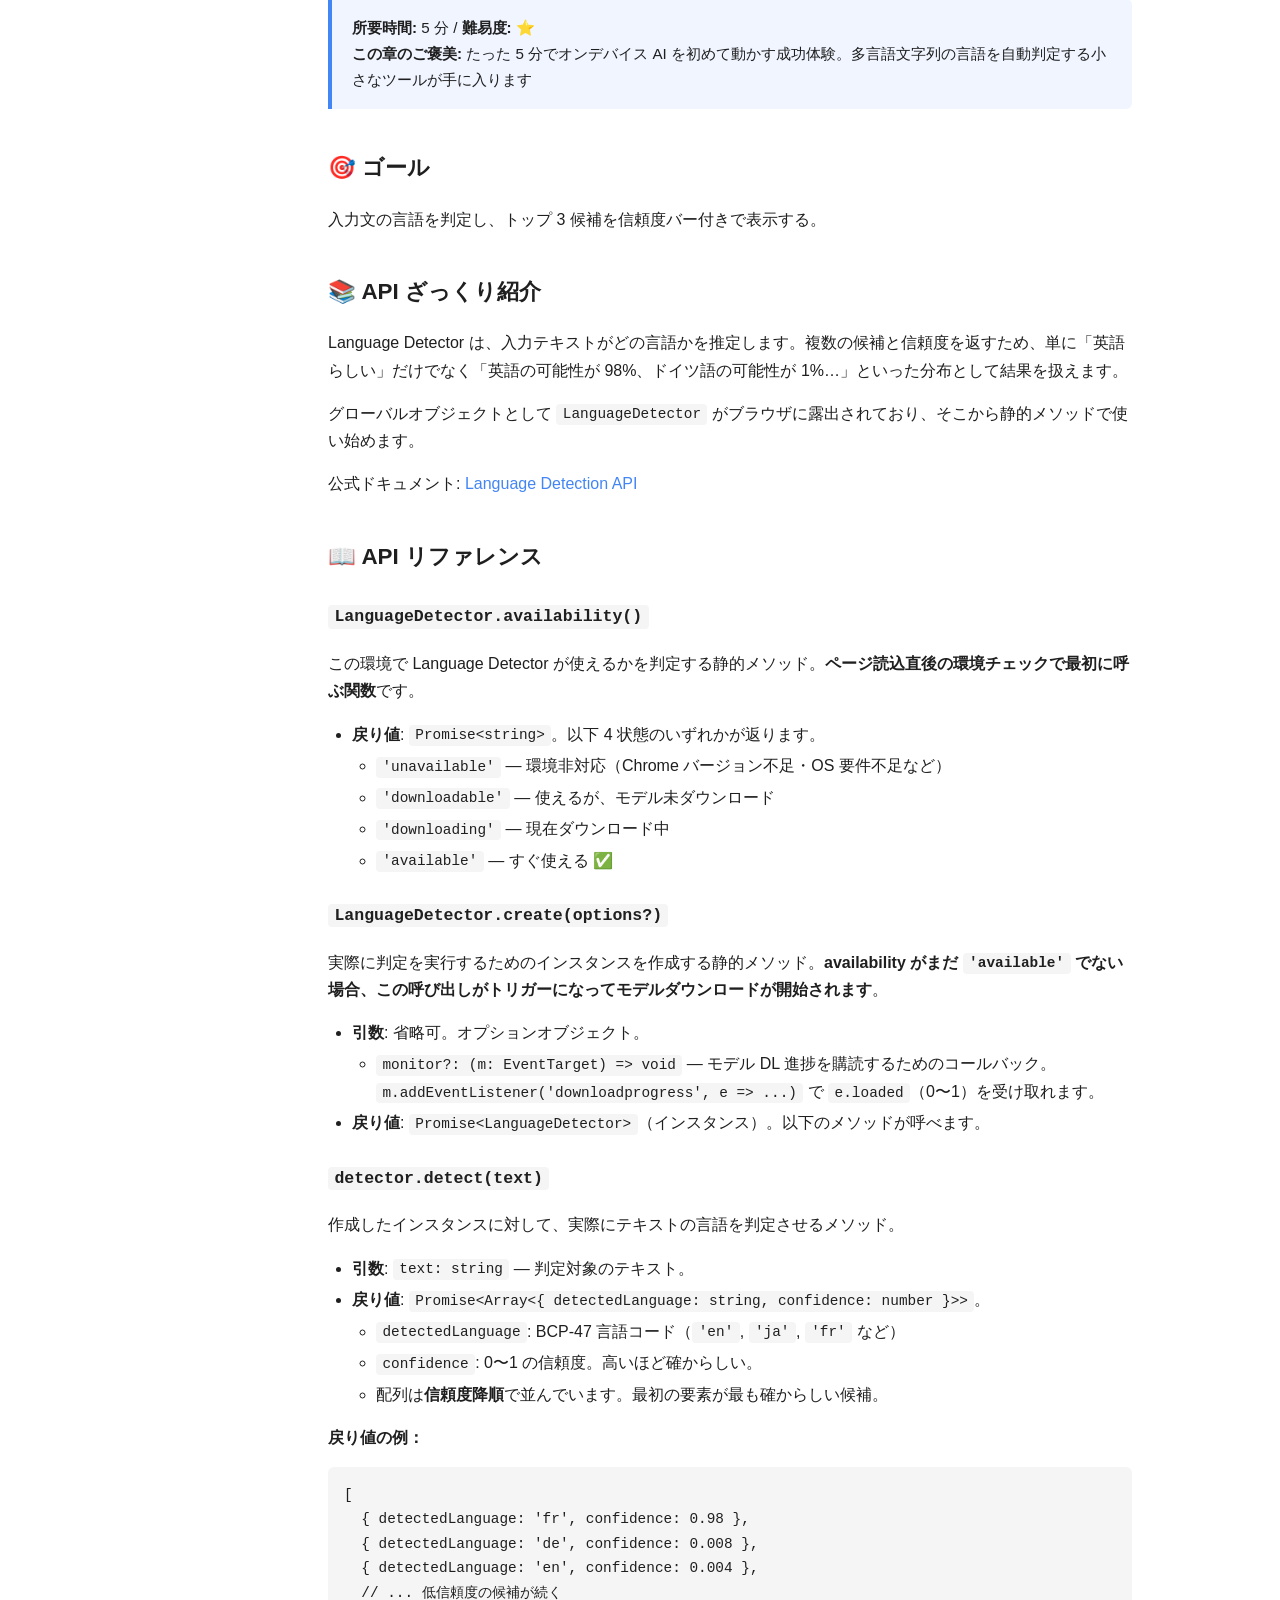
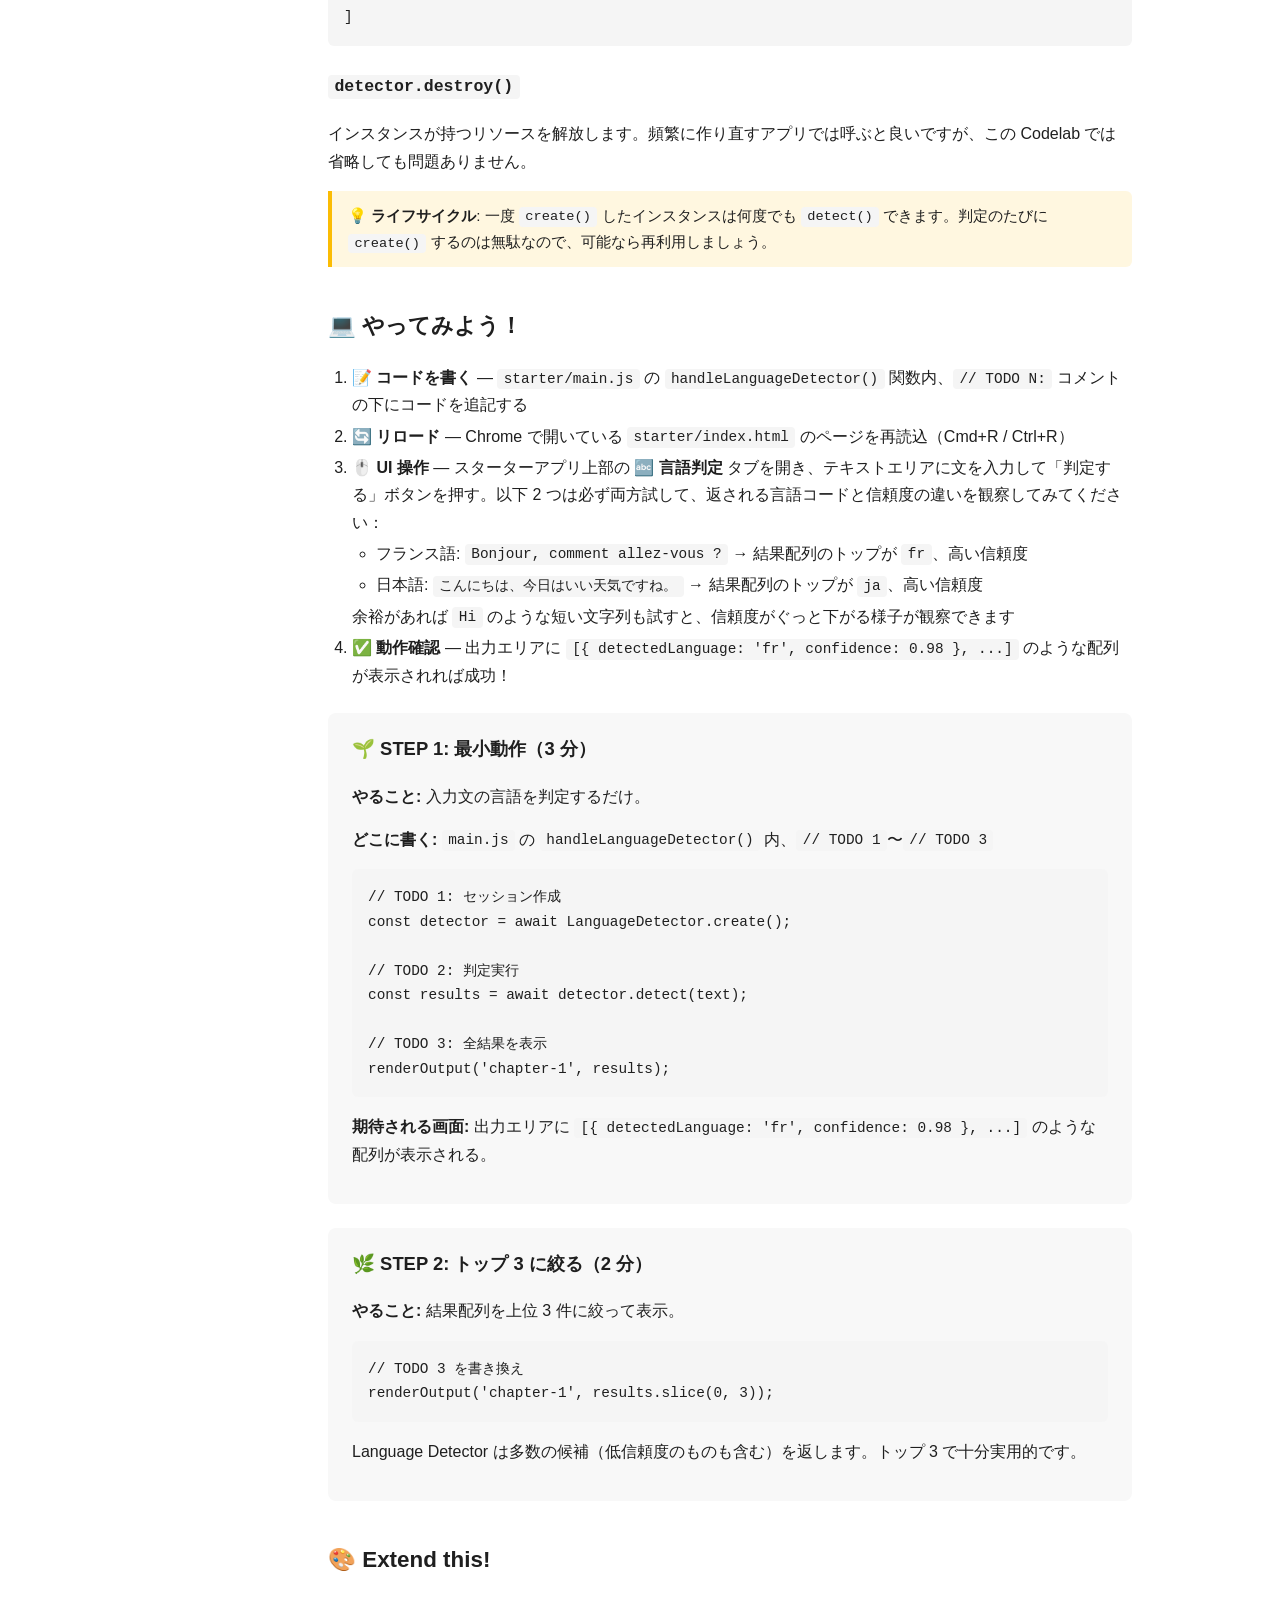
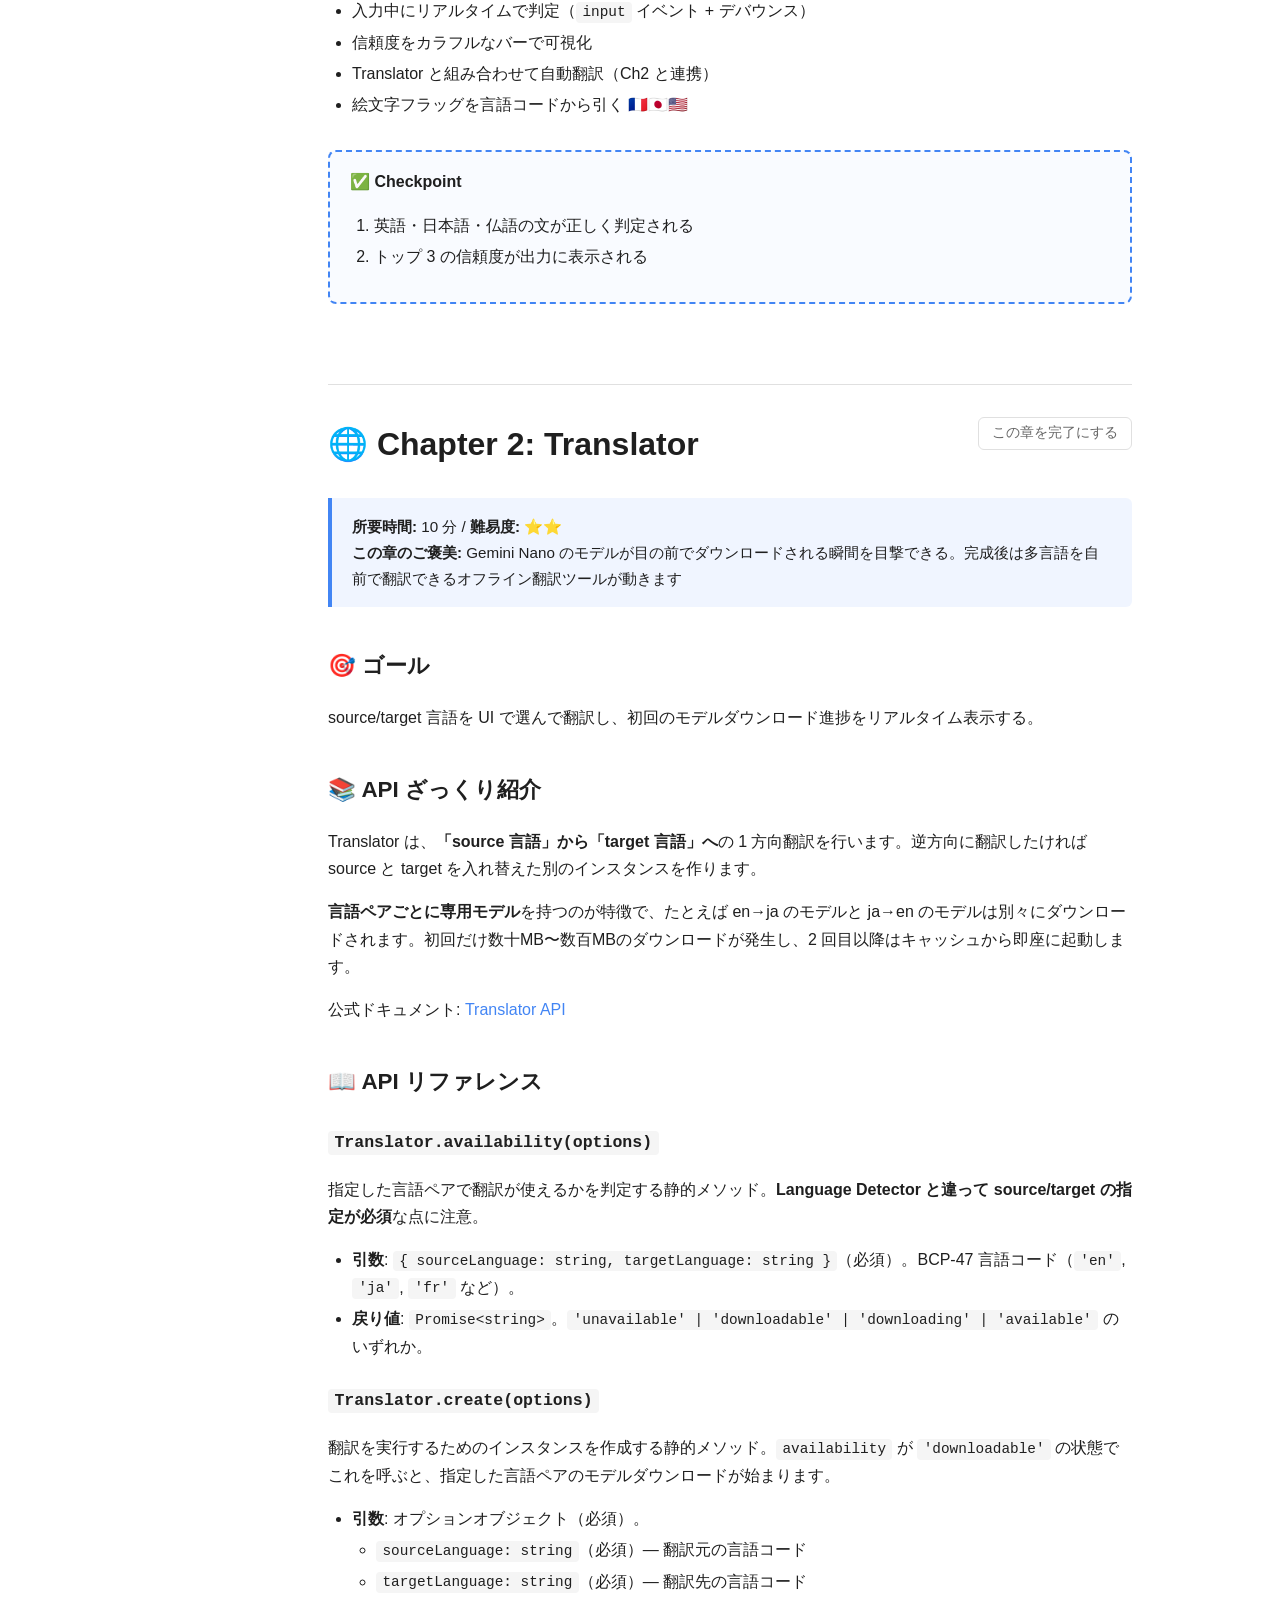
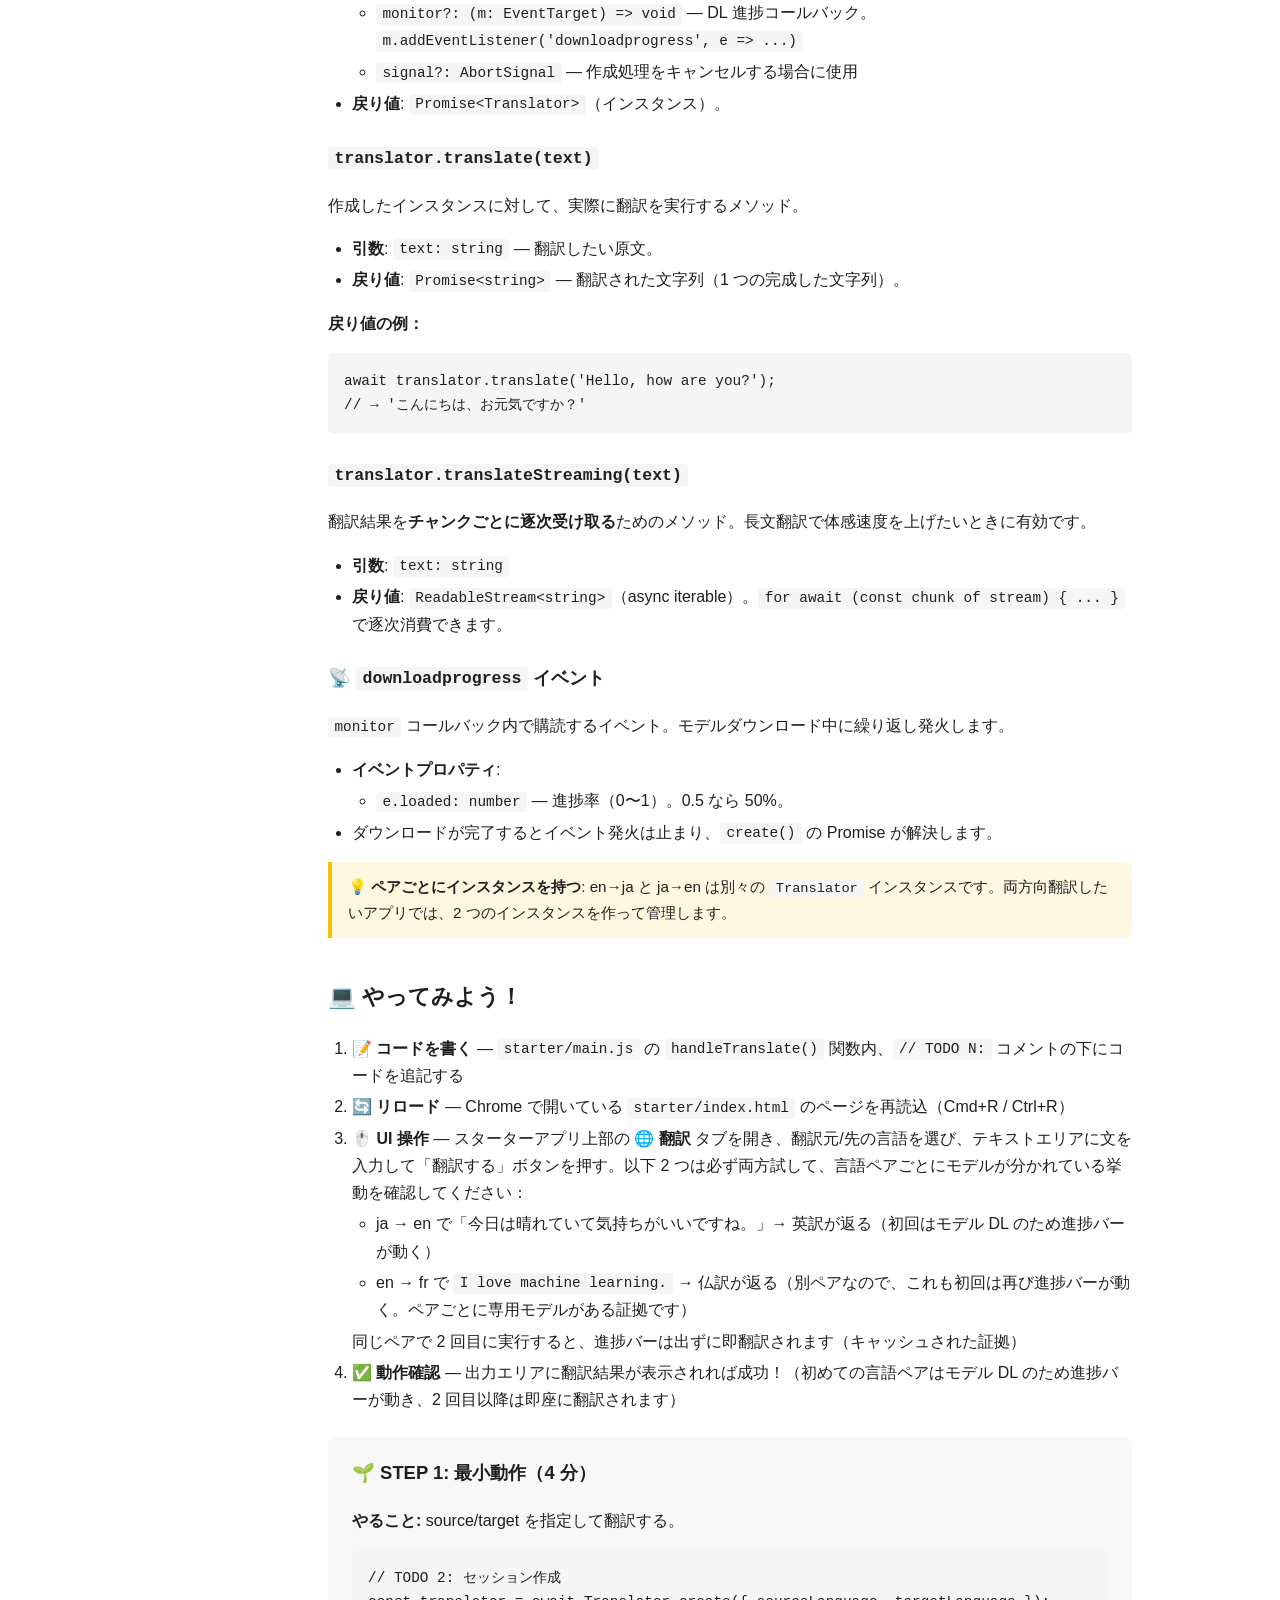
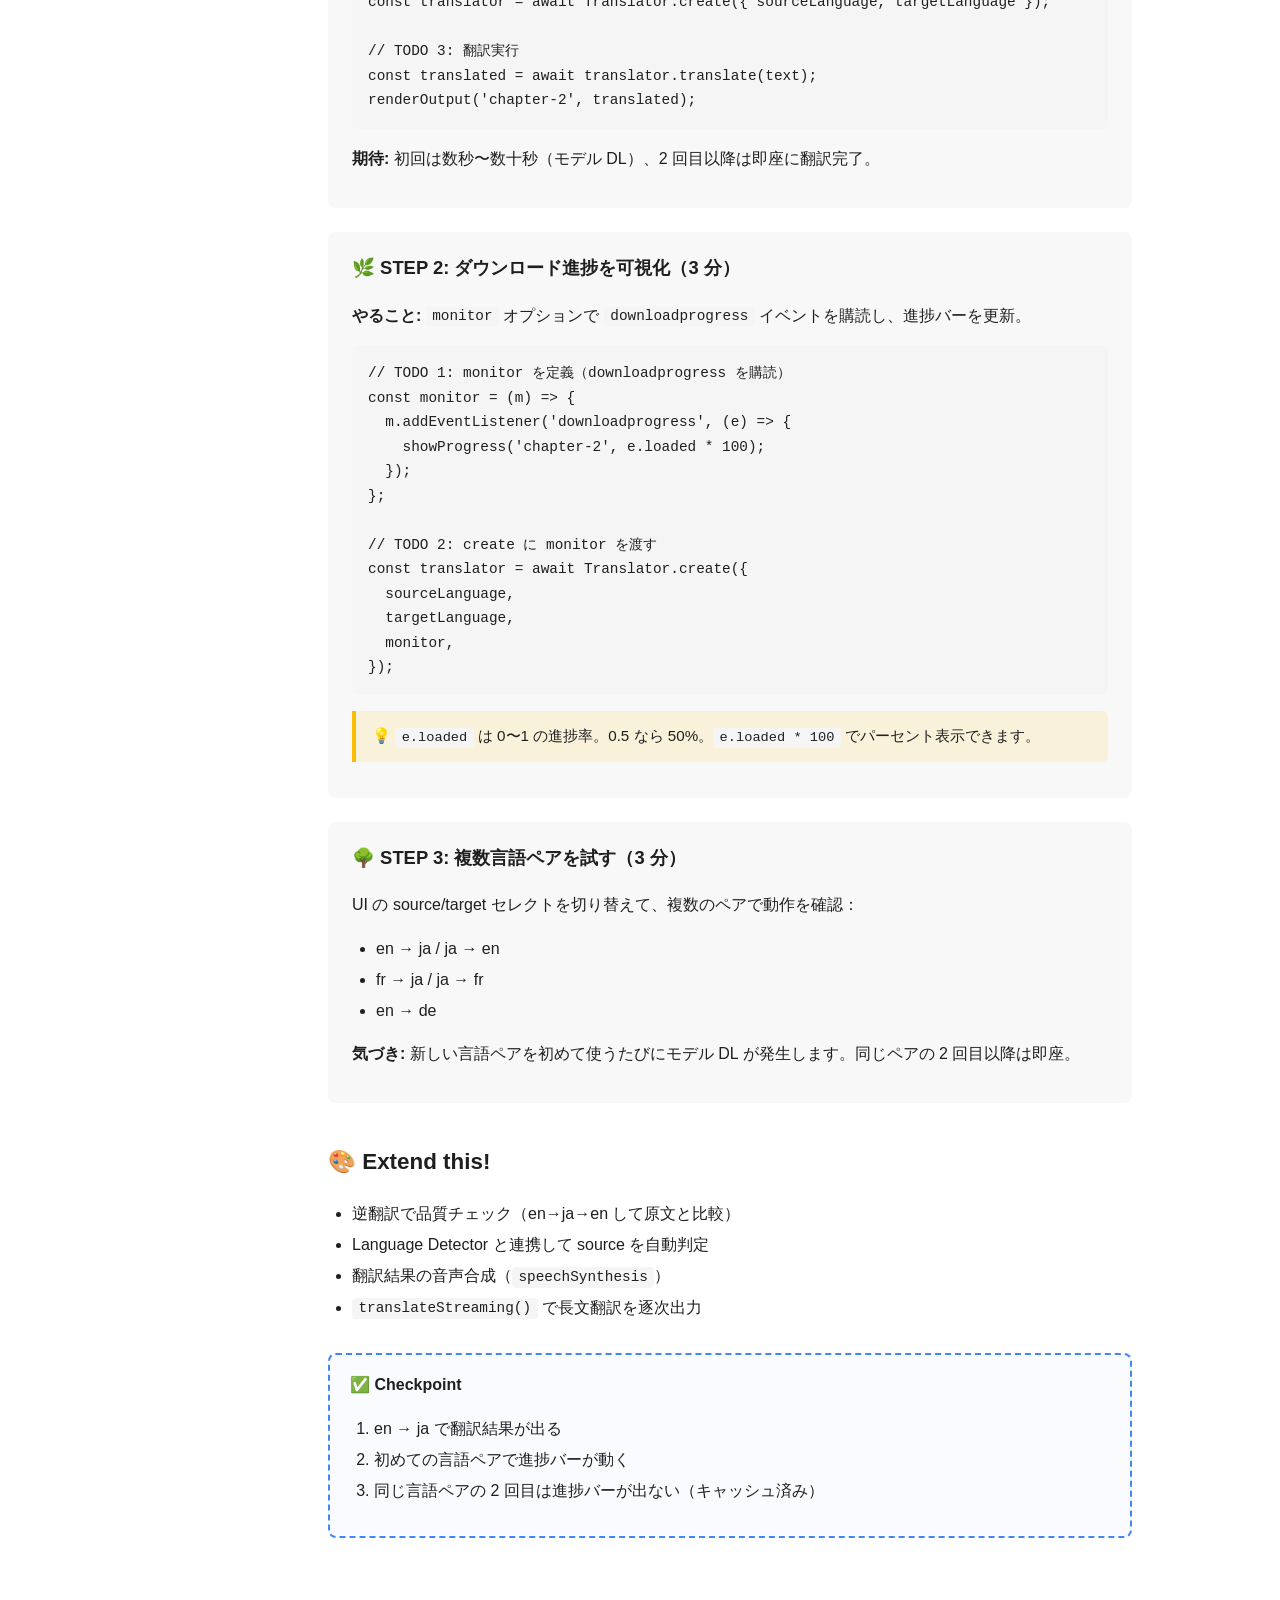
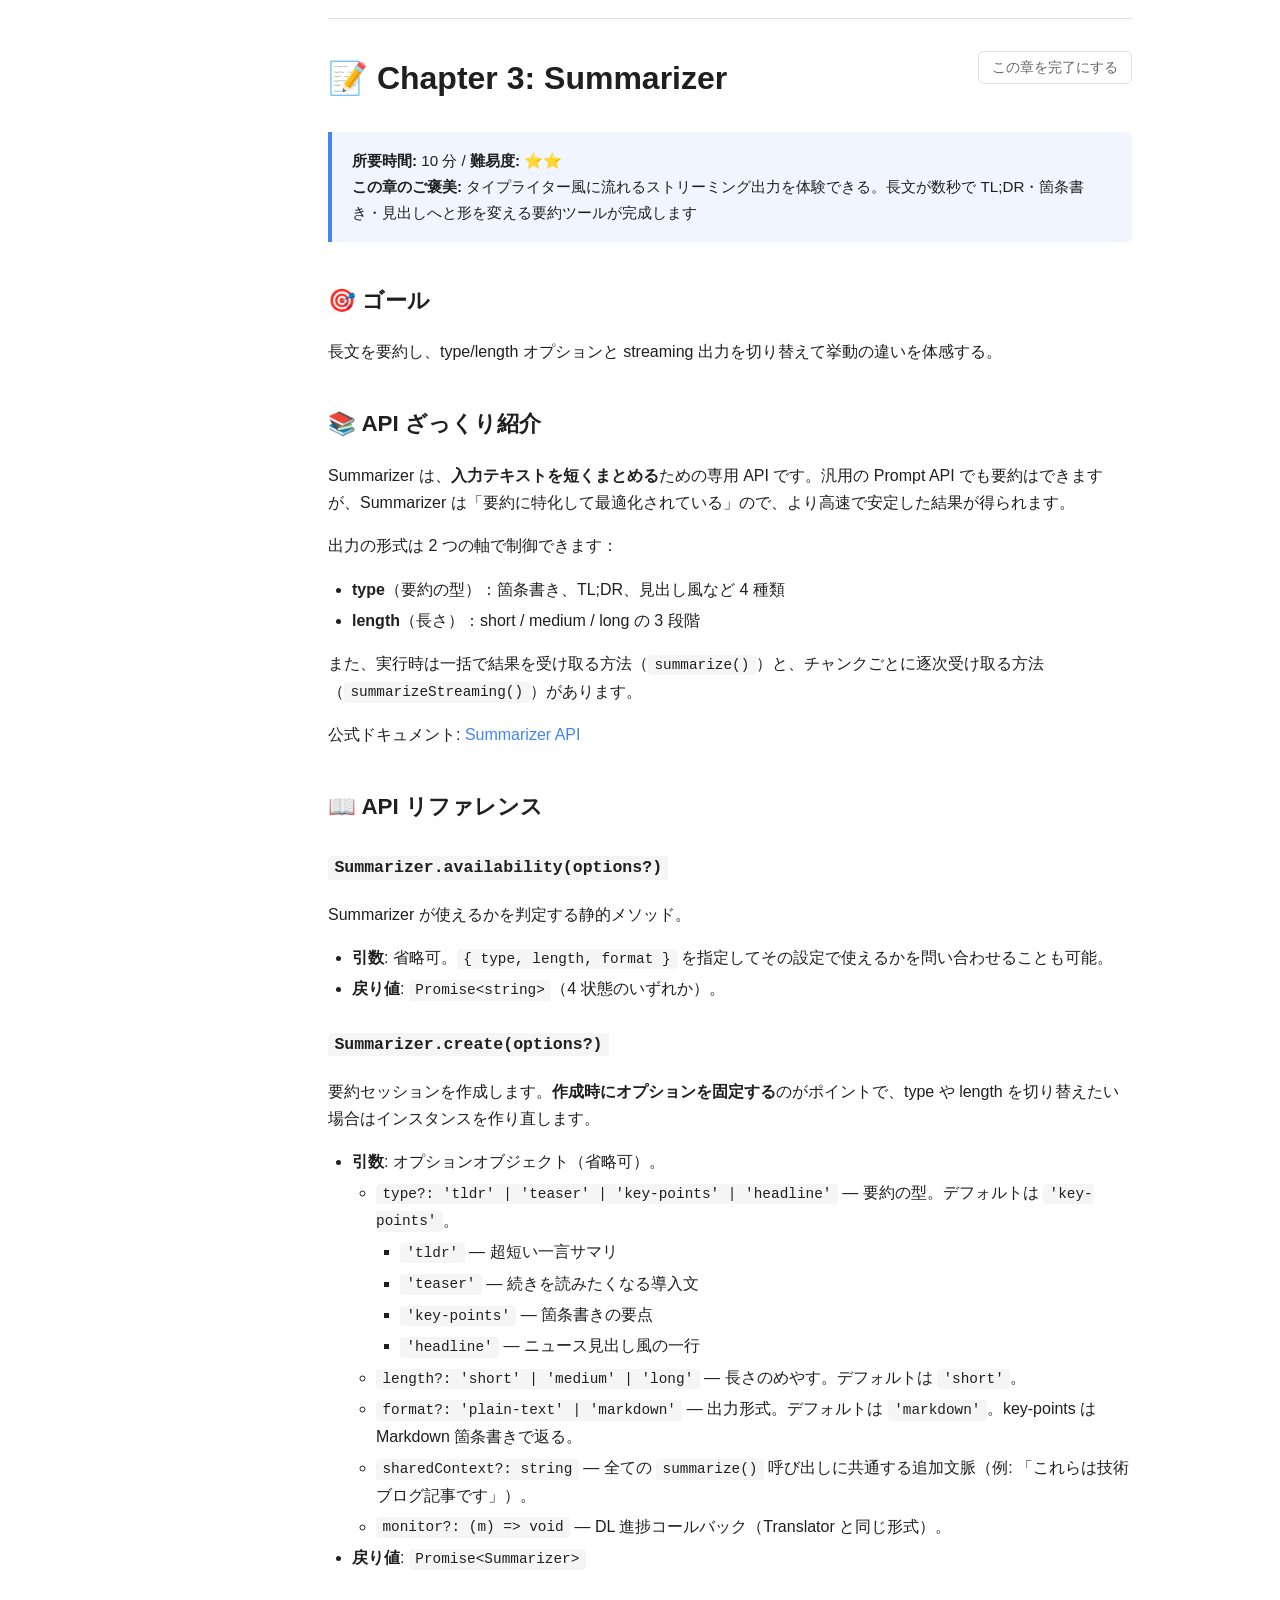
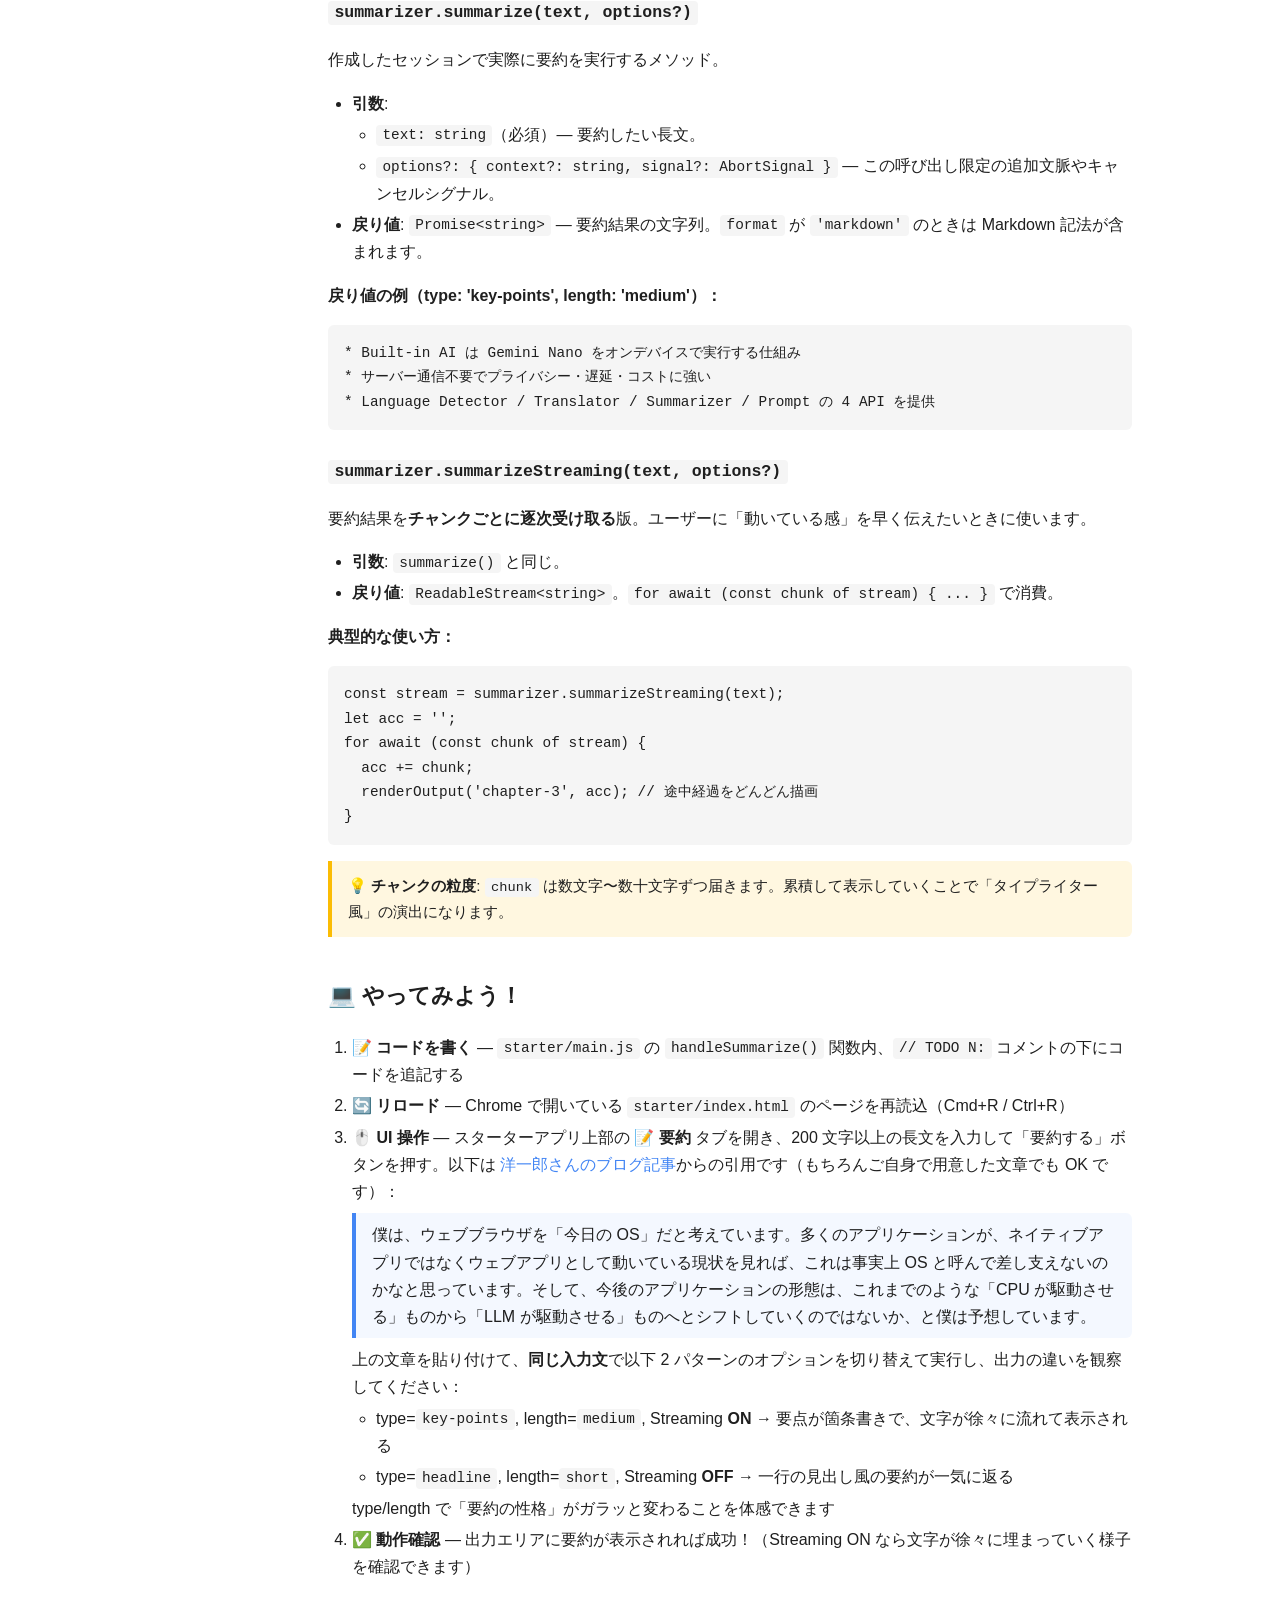
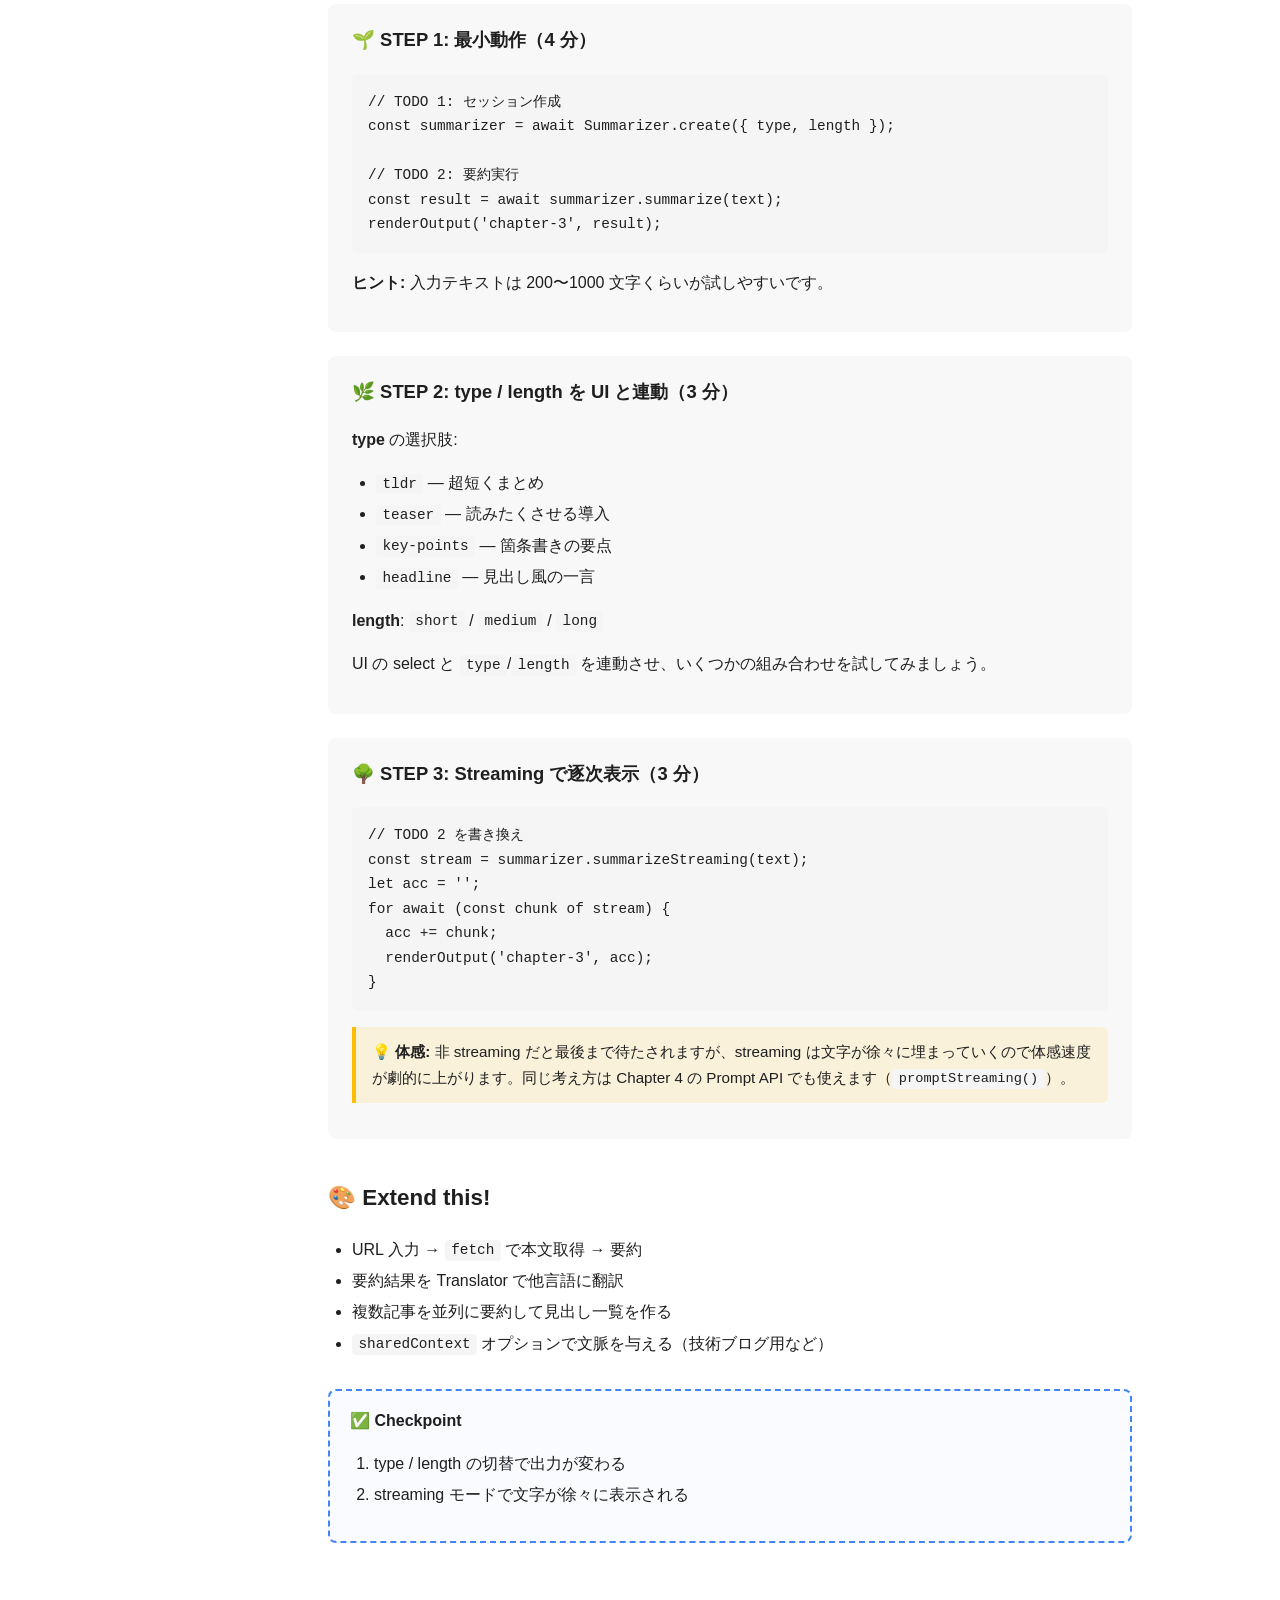
==== commit 264c5468: "Remove Chapter 1 STEP 3 as expectedInputLanguages is unsupported by Chrome" ====
--- a/docs-site/index.html
+++ b/docs-site/index.html
@@ -113,8 +113,8 @@
         <h1>🔤 Chapter 1: Language Detector</h1>
 
         <div class="meta-card">
-          <strong>所要時間:</strong> 7 分 / <strong>難易度:</strong> ⭐️<br>
-          <strong>この章のご褒美:</strong> たった 7 分でオンデバイス AI を初めて動かす成功体験。多言語文字列の言語を自動判定する小さなツールが手に入ります
+          <strong>所要時間:</strong> 5 分 / <strong>難易度:</strong> ⭐️<br>
+          <strong>この章のご褒美:</strong> たった 5 分でオンデバイス AI を初めて動かす成功体験。多言語文字列の言語を自動判定する小さなツールが手に入ります
         </div>
 
         <h2>🎯 ゴール</h2>
@@ -127,10 +127,9 @@
 
         <h2>📖 API リファレンス</h2>
 
-        <h3><code>LanguageDetector.availability(options?)</code></h3>
+        <h3><code>LanguageDetector.availability()</code></h3>
         <p>この環境で Language Detector が使えるかを判定する静的メソッド。<strong>ページ読込直後の環境チェックで最初に呼ぶ関数</strong>です。</p>
         <ul>
-          <li><strong>引数</strong>: 省略可。特定言語だけを判定対象にしたい場合は <code>{ expectedInputLanguages: ['en', 'ja', ...] }</code> を渡すことで、その言語ペアが使えるかを判定できます。</li>
           <li><strong>戻り値</strong>: <code>Promise&lt;string&gt;</code>。以下 4 状態のいずれかが返ります。
             <ul>
               <li><code>'unavailable'</code> — 環境非対応（Chrome バージョン不足・OS 要件不足など）</li>
@@ -146,7 +145,6 @@
         <ul>
           <li><strong>引数</strong>: 省略可。オプションオブジェクト。
             <ul>
-              <li><code>expectedInputLanguages?: string[]</code> — 判定候補を絞る言語コード配列（<code>['en', 'ja', 'fr']</code> など）。指定すると精度と速度が向上します。</li>
               <li><code>monitor?: (m: EventTarget) =&gt; void</code> — モデル DL 進捗を購読するためのコールバック。<code>m.addEventListener('downloadprogress', e =&gt; ...)</code> で <code>e.loaded</code>（0〜1）を受け取れます。</li>
             </ul>
           </li>
@@ -217,20 +215,6 @@
           <p>Language Detector は多数の候補（低信頼度のものも含む）を返します。トップ 3 で十分実用的です。</p>
         </div>
 
-        <div class="step">
-          <h3>🌳 STEP 3: 候補言語を絞る（2 分）</h3>
-          <p><strong>やること:</strong> UI の「候補言語を英・日・仏に絞る」チェックボックスが ON のときだけ <code>expectedInputLanguages</code> を渡す。</p>
-<pre><code>// TODO 1 を書き換え
-const detector = await LanguageDetector.create(
-  document.getElementById('ld-restrict').checked
-    ? { expectedInputLanguages: ['en', 'ja', 'fr'] }
-    : undefined
-);</code></pre>
-          <div class="callout">
-            💡 候補を絞ると精度と速度が向上します。用途があらかじめ限定的なら積極的に指定すべきオプション。
-          </div>
-        </div>
-
         <h2>🎨 Extend this!</h2>
         <ul>
           <li>入力中にリアルタイムで判定（<code>input</code> イベント + デバウンス）</li>
@@ -244,7 +228,6 @@
           <ol>
             <li>英語・日本語・仏語の文が正しく判定される</li>
             <li>トップ 3 の信頼度が出力に表示される</li>
-            <li>候補絞り込みチェックの ON/OFF で結果配列の中身が変わる</li>
           </ol>
         </div>
       </article>
